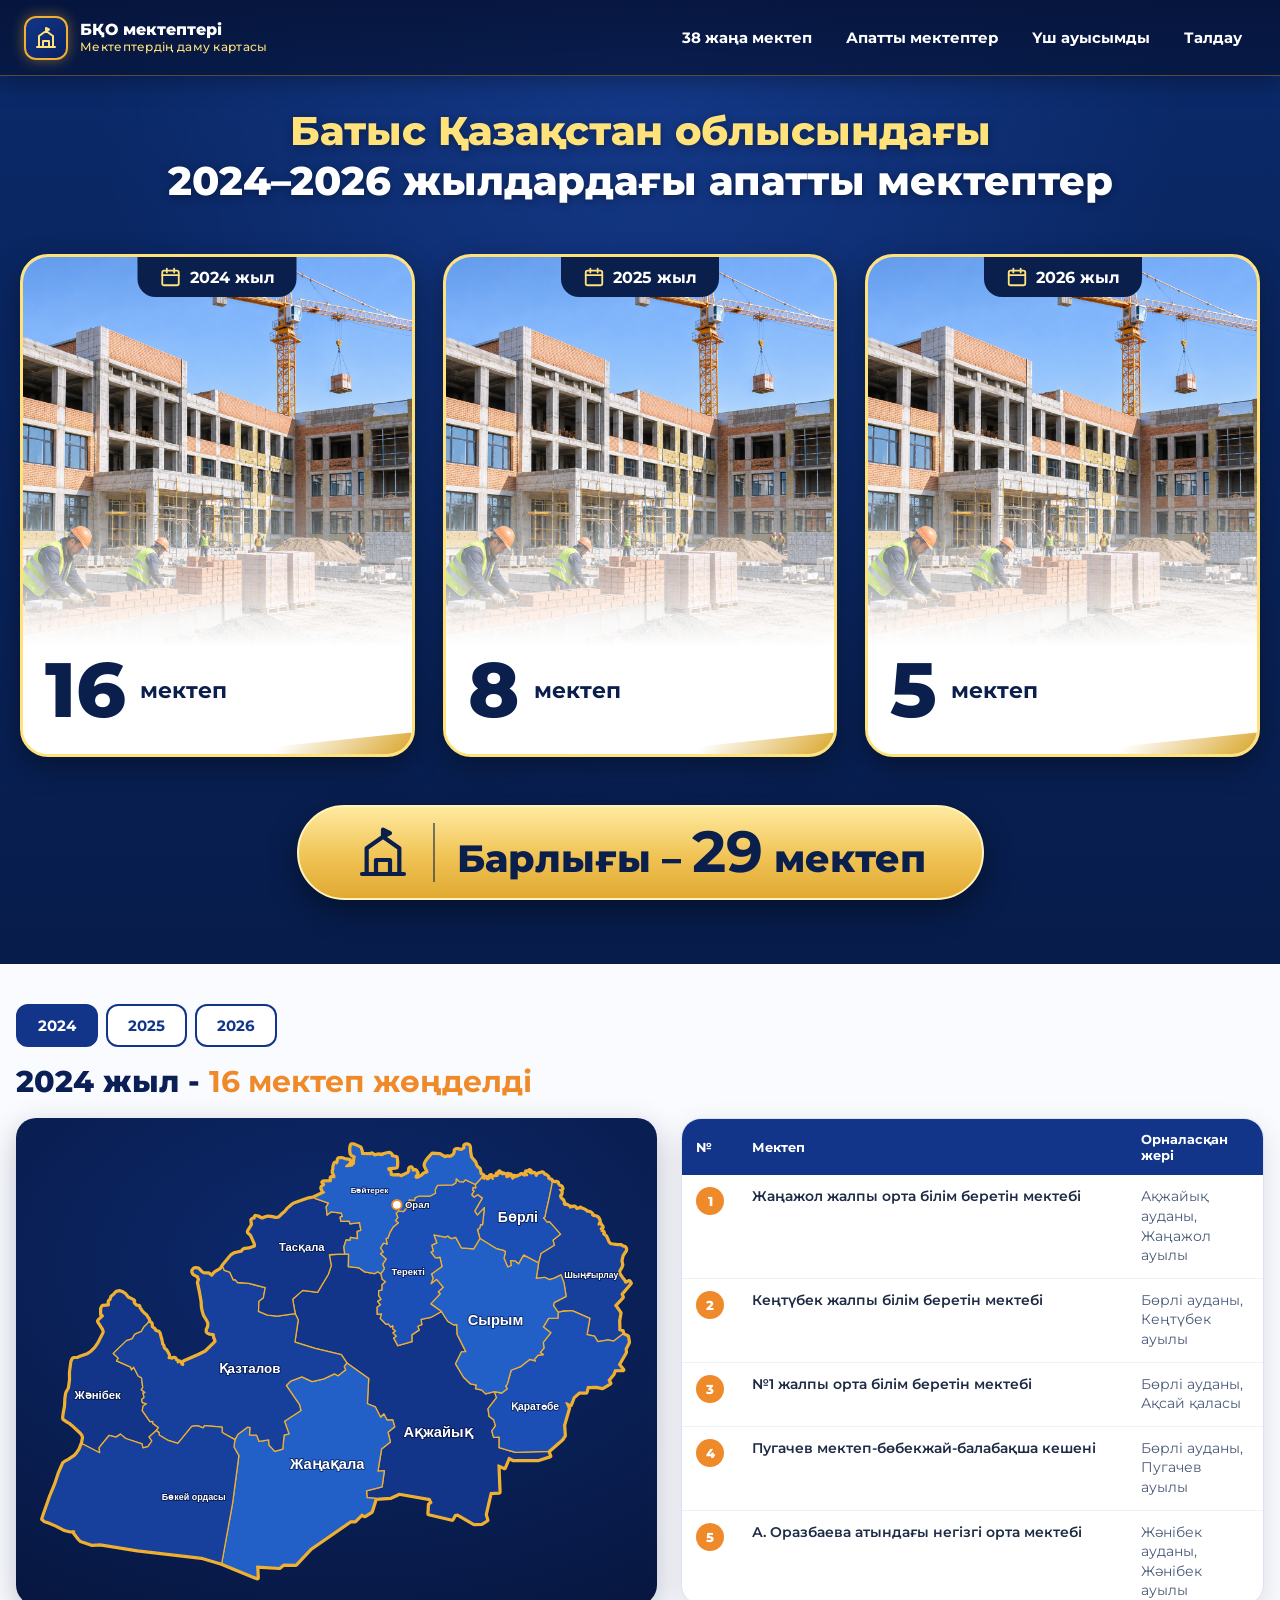
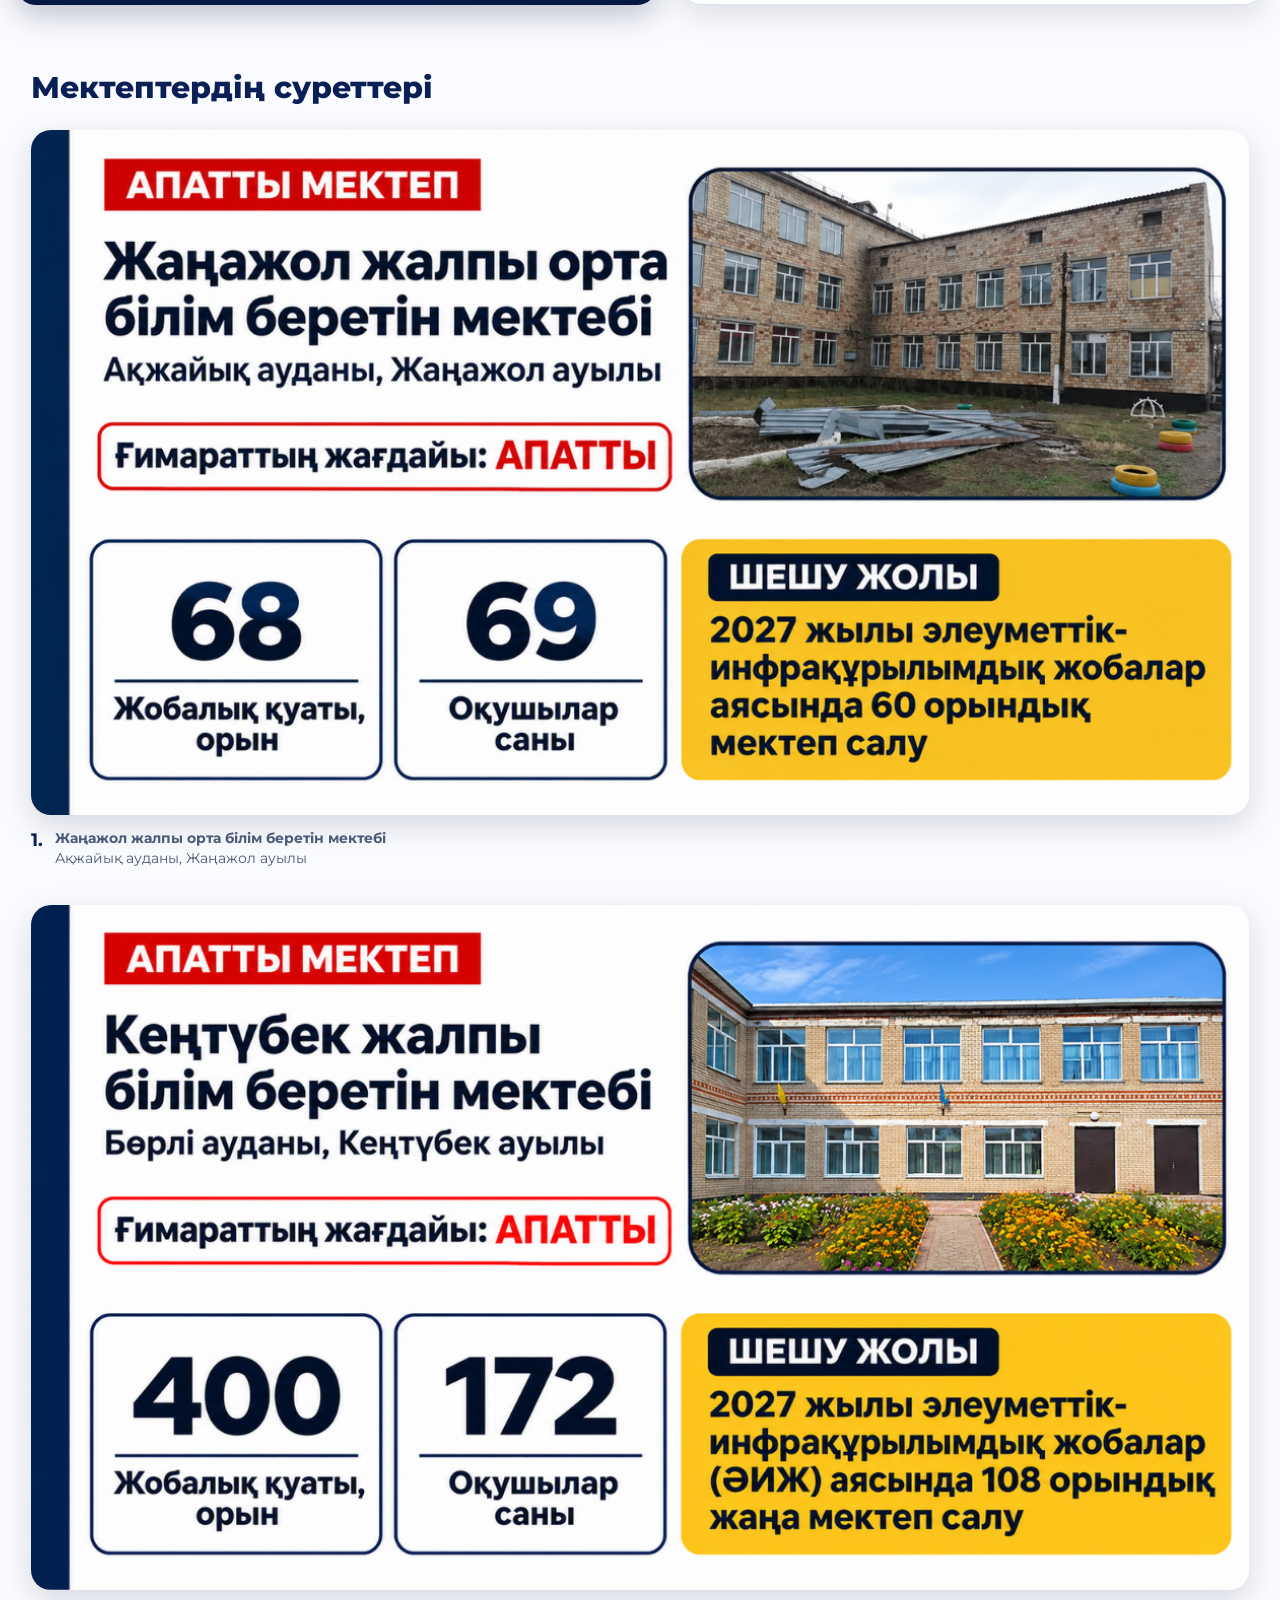
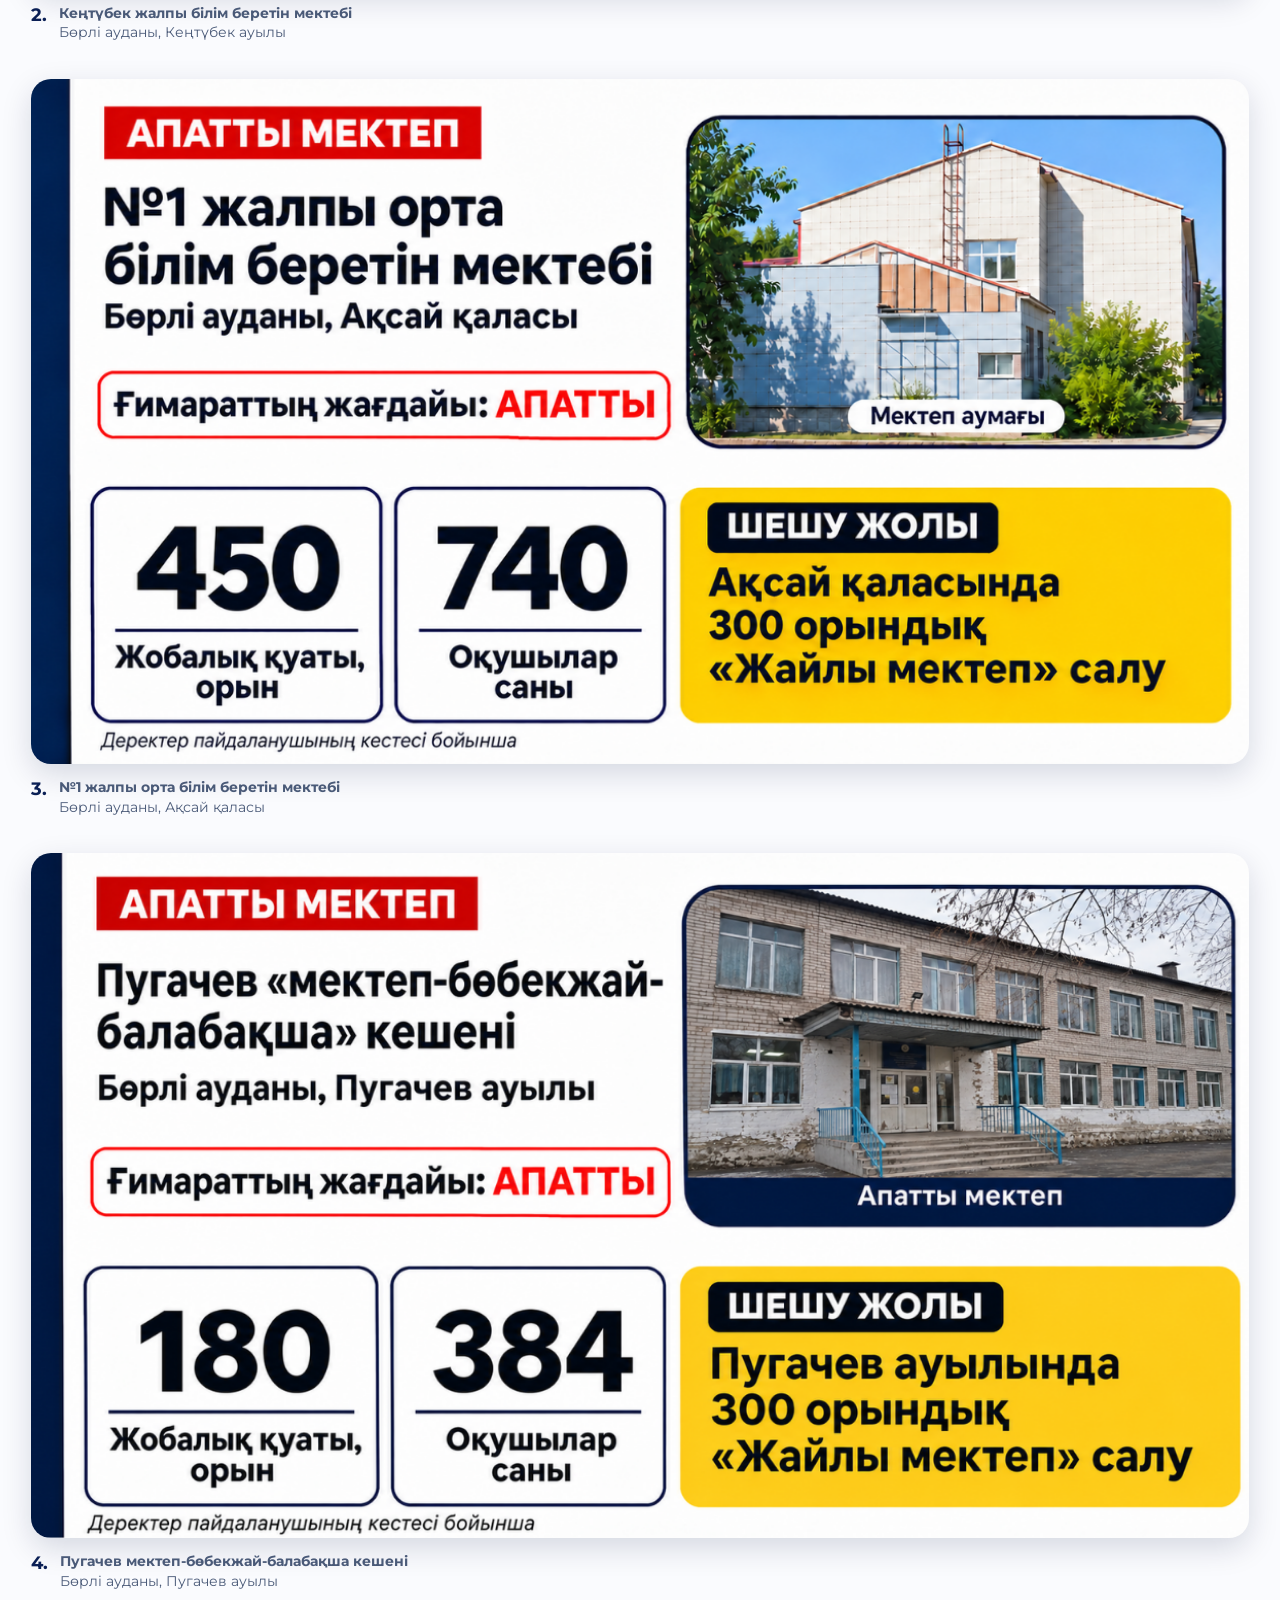
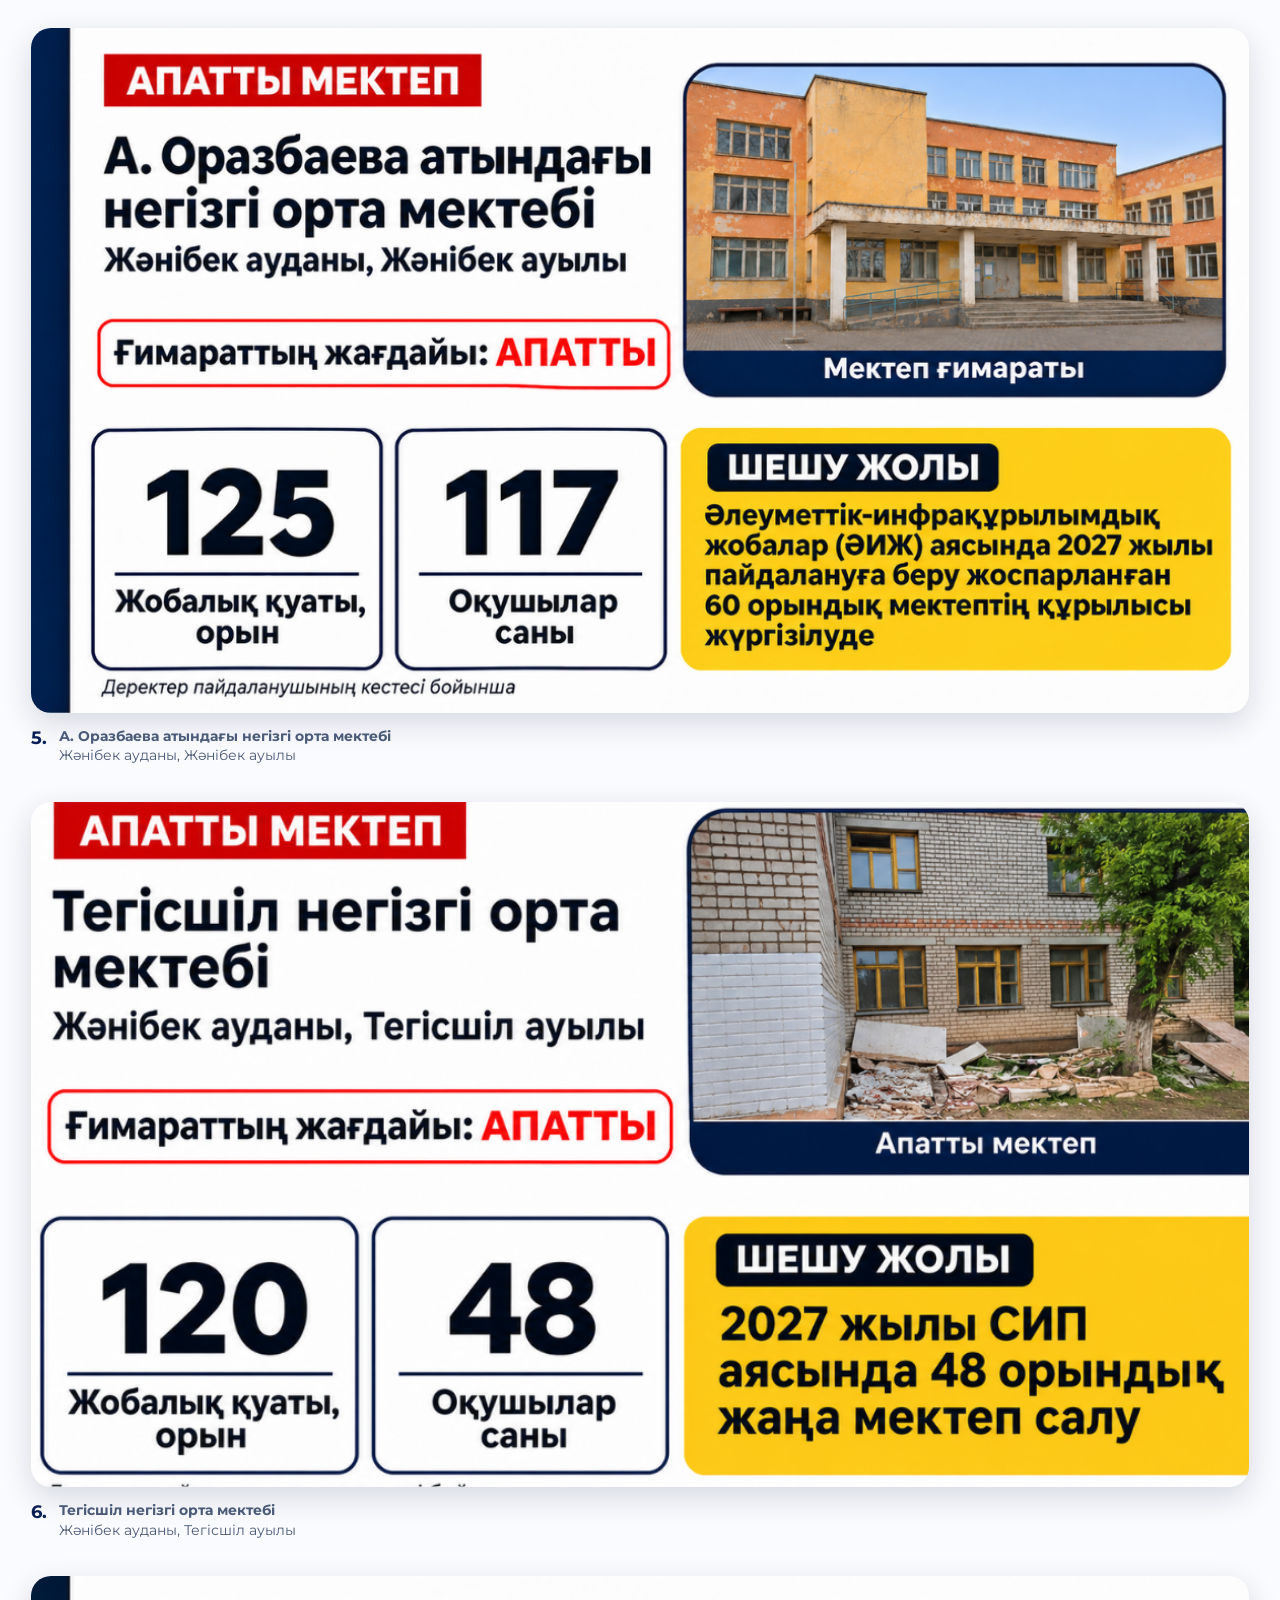
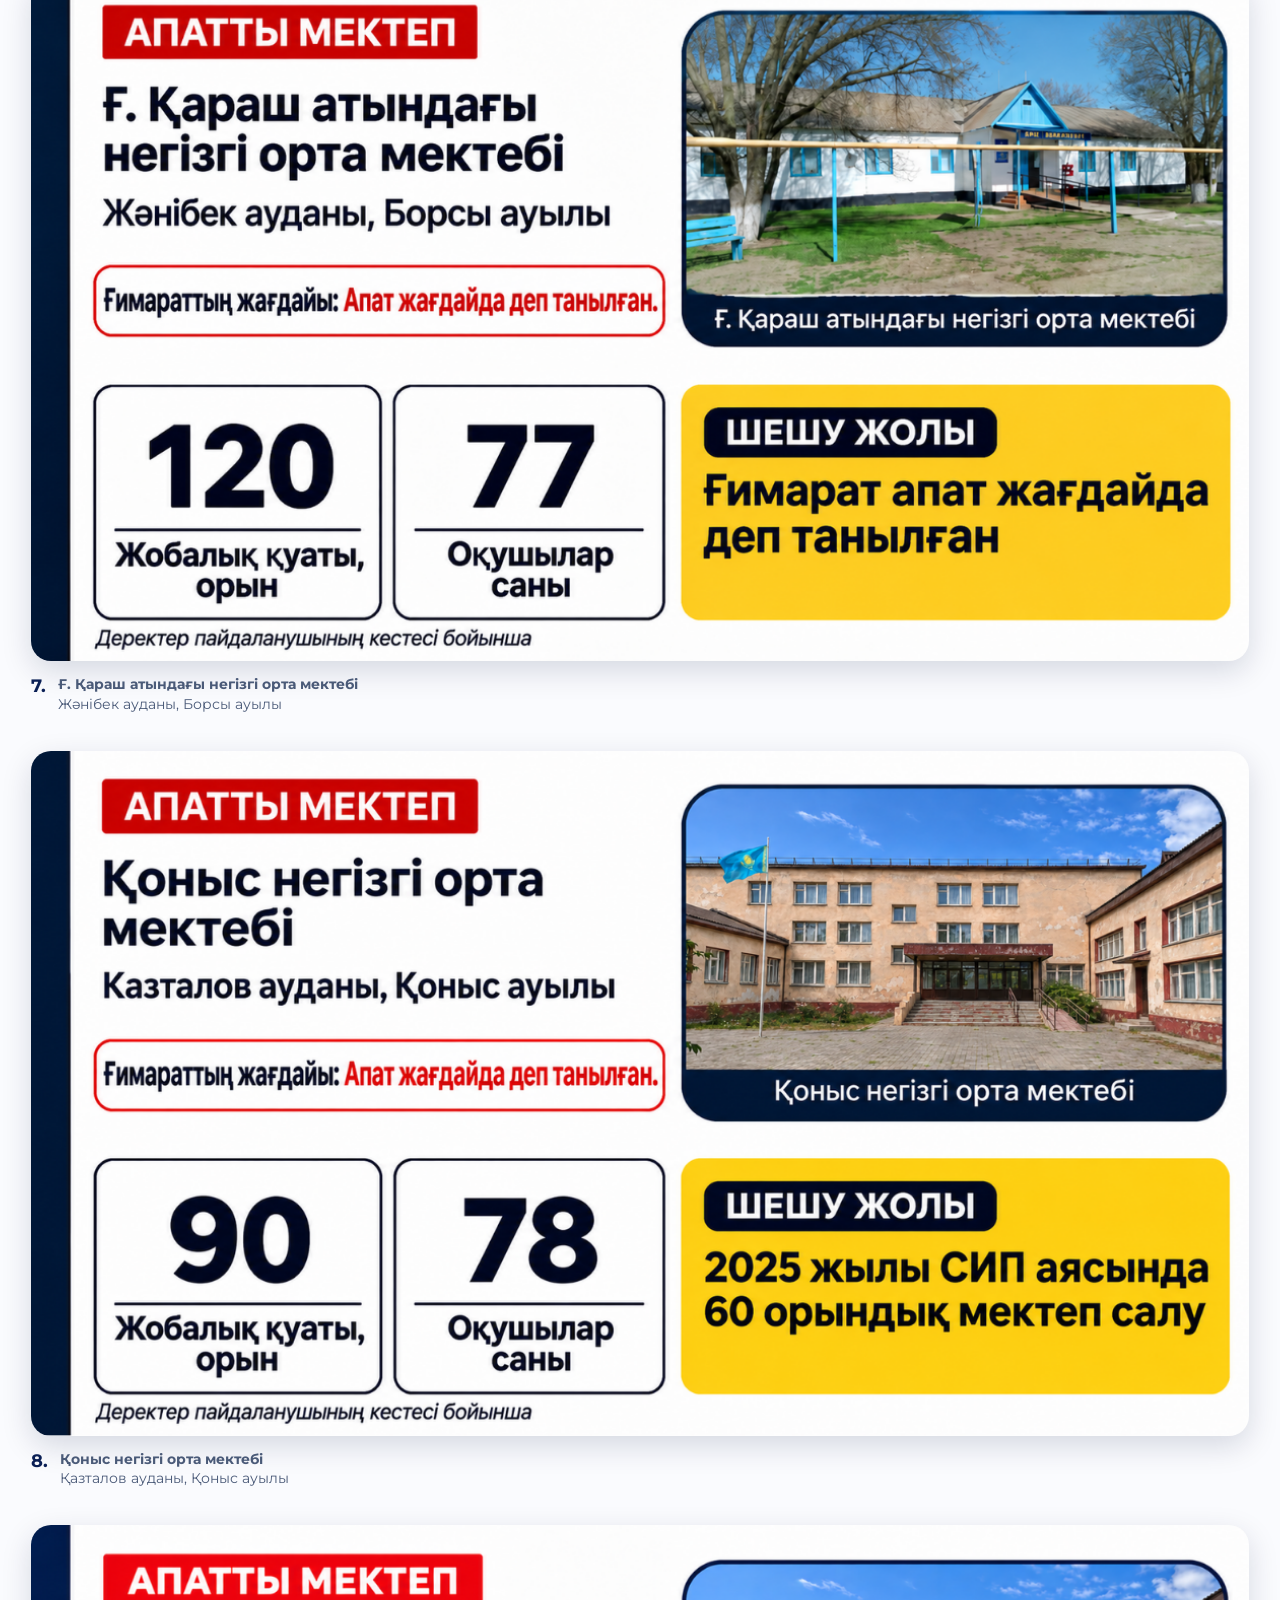
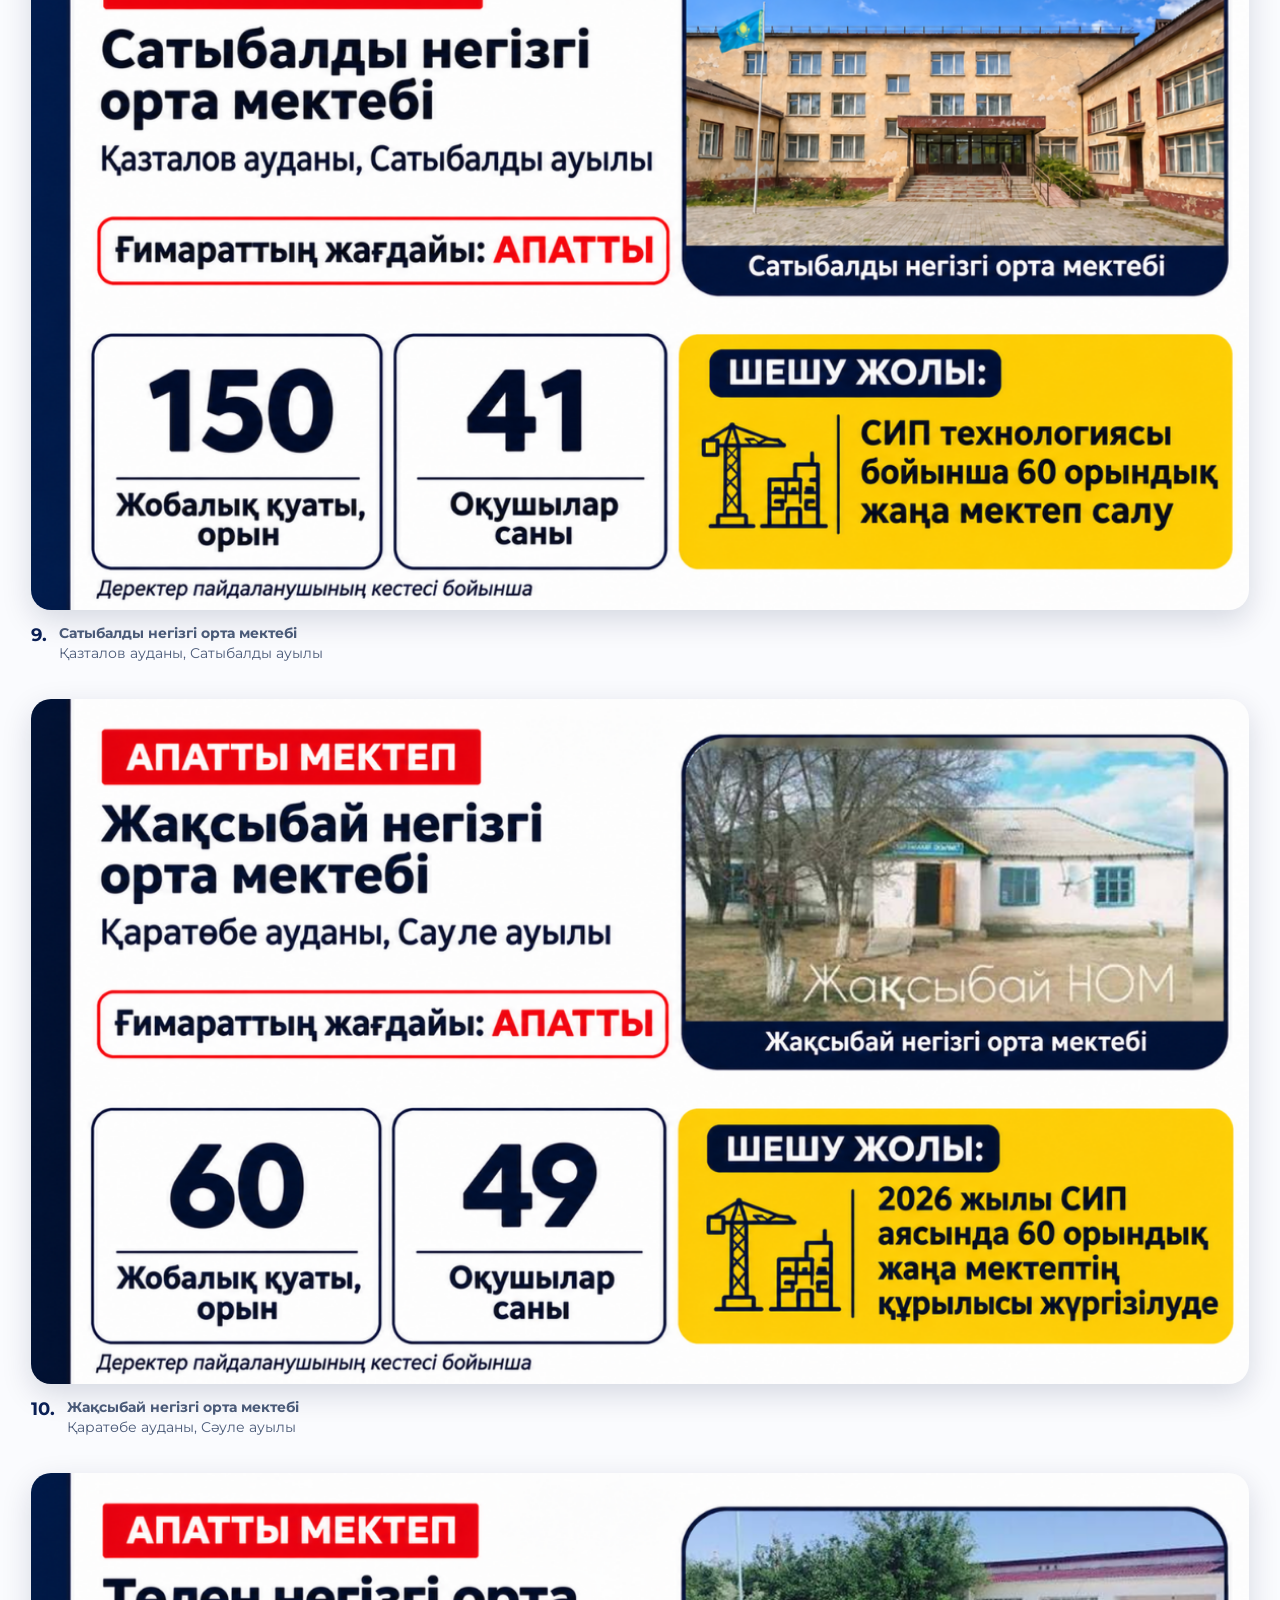
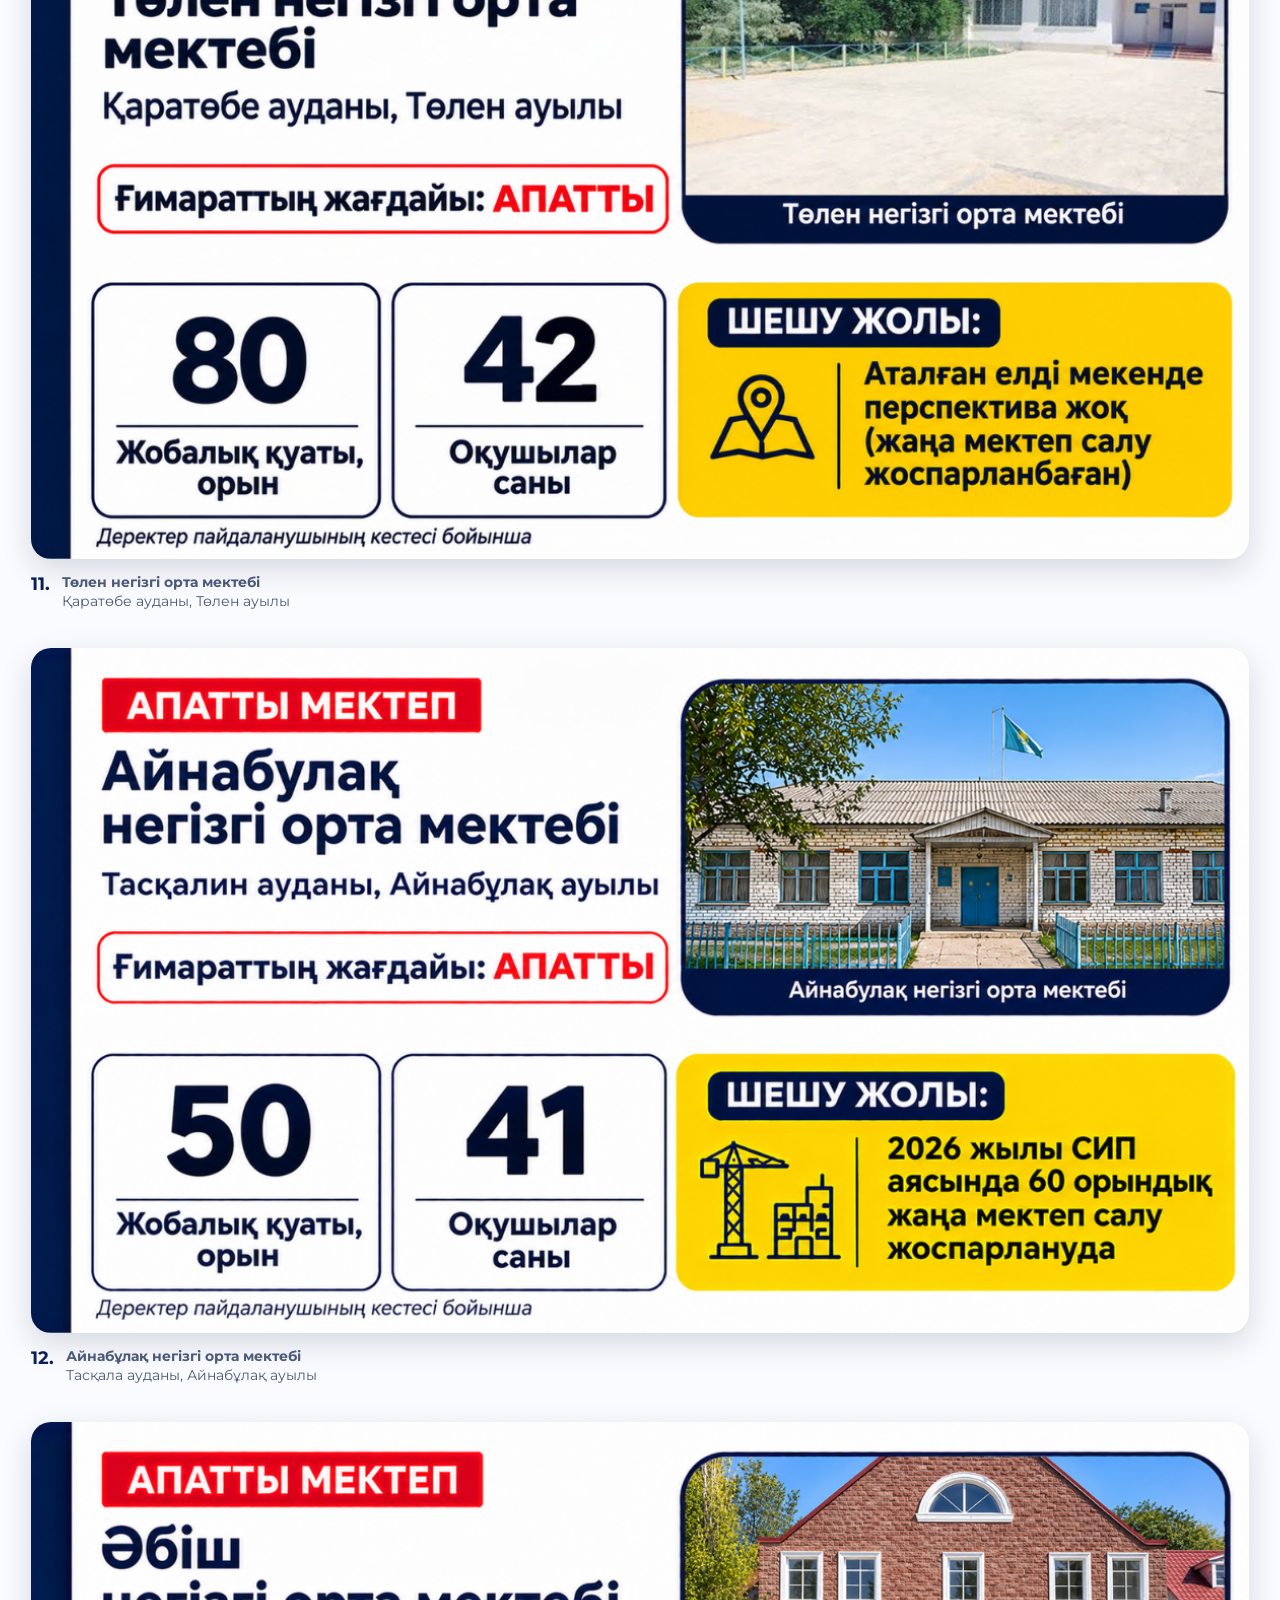
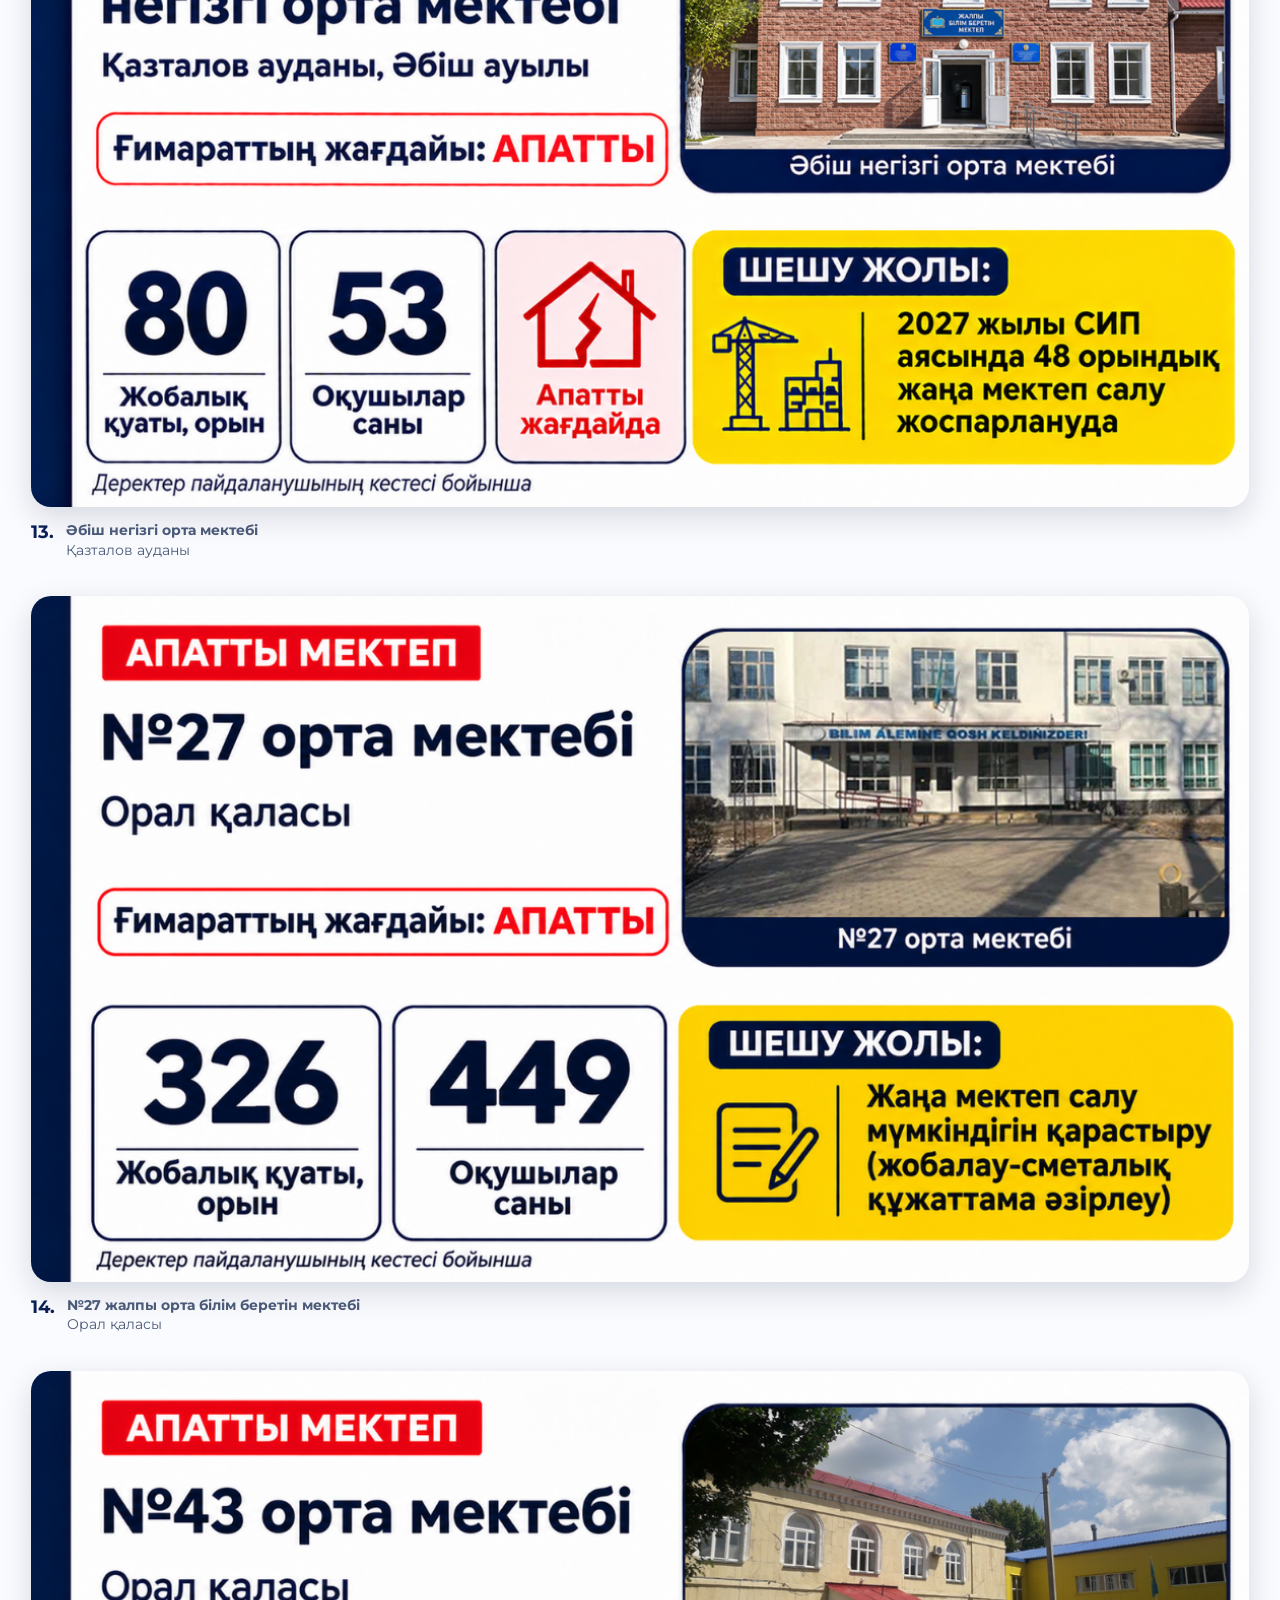
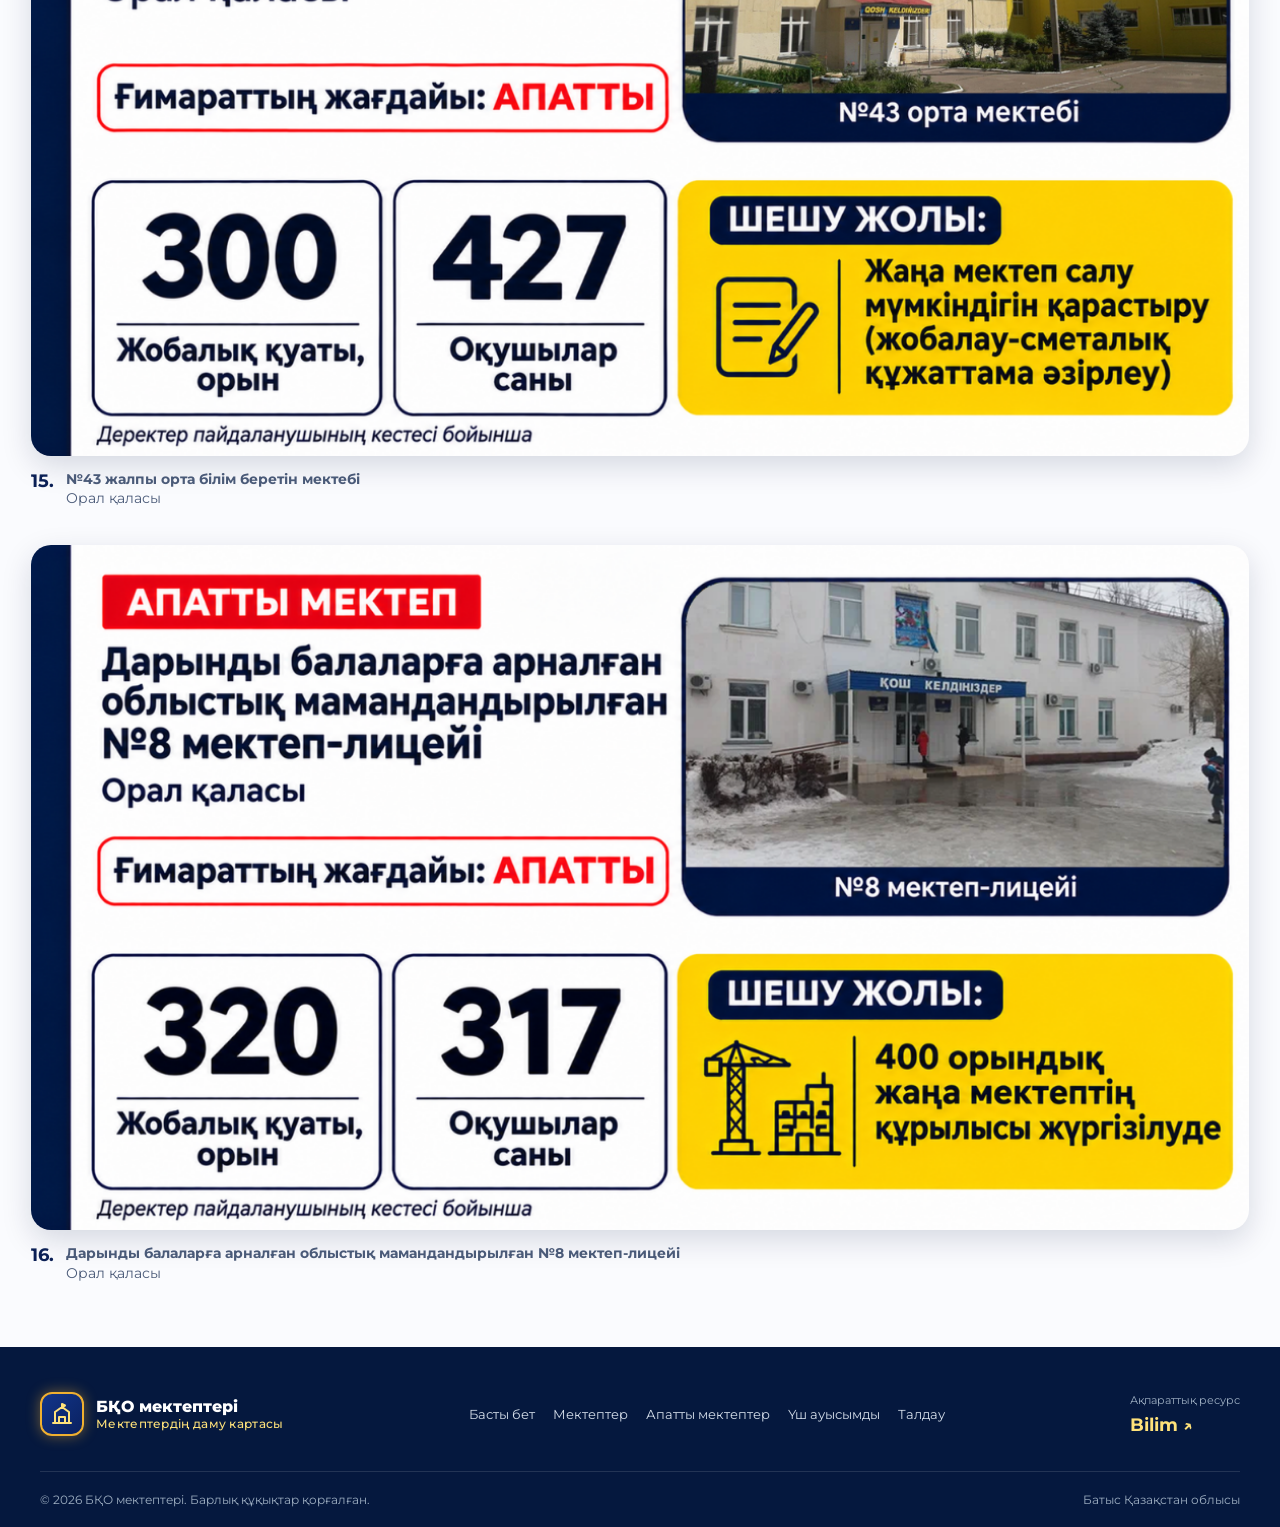
==== emergency-schools.html @ 88745353 "first commit" ====
<!DOCTYPE html>
<html lang="kk">

<head>
    <meta charset="UTF-8">
    <meta name="viewport" content="width=device-width, initial-scale=1.0">
    <title>Апатты мектептер</title>
    <link rel="preconnect" href="https://fonts.googleapis.com">
    <link href="https://fonts.googleapis.com/css2?family=Montserrat:wght@500;700;800&display=swap" rel="stylesheet">
    <link rel="stylesheet" href="/styles/style.css">
    <link rel="stylesheet" href="/styles/header.css">
    <link rel="stylesheet" href="/styles/footer.css">
    <link rel="stylesheet" href="/styles/overview.css">
    <link rel="stylesheet" href="/styles/schools.css">
    <link rel="stylesheet" href="/styles/year-block.css">
    <link rel="stylesheet" href="/styles/adaptive.css">
    <link rel="shortcut icon" href="./images/icon.ico" type="image/x-icon">
    <style>
        .overview__grid {
            display: grid;
            grid-template-columns: repeat(3, 1fr);
            gap: 28px;
        }
        
        .sm {
            padding: 40px 0 56px;
        }
        
        .sm__inner {
            max-width: 1280px;
            margin: 0 auto;
            padding: 0 16px;
        }
        
        .sm__tabs {
            display: flex;
            flex-wrap: wrap;
            gap: 8px;
            margin-bottom: 16px;
        }
        
        .sm__tab {
            font: inherit;
            font-size: 15px;
            font-weight: 700;
            cursor: pointer;
            padding: 10px 20px;
            border-radius: 12px;
            border: 2px solid #12358a;
            background: #fff;
            color: #12358a;
            transition: background .15s, color .15s;
        }
        
        .sm__tab:hover {
            background: #eef3ff;
        }
        
        .sm__tab.is-active {
            background: #12358a;
            color: #fff;
        }
        
        .sm__head {
            margin: 0 0 18px;
            font-size: clamp(20px, 2.4vw, 30px);
            font-weight: 800;
            color: #0a1f55;
        }
        
        .sm__head b {
            color: #ef8a2b;
        }
        /* Две колонки: слева карта, справа таблица. Высоту ряда задаёт карта,
           таблица скроллится ВНУТРИ своей колонки — карта не двигается вообще. */
        
        .sm__grid {
            display: grid;
            grid-template-columns: minmax(0, 1.1fr) minmax(0, 1fr);
            gap: 24px;
            align-items: stretch;
        }
        
        .sm__map {
            padding: 12px;
            border-radius: 20px;
            background: radial-gradient(900px 600px at 50% 30%, #0d2a6e 0%, #06143a 75%);
            box-shadow: 0 10px 30px rgba(6, 20, 58, .25);
        }
        
        .sm__map iframe {
            display: block;
            width: 100%;
            aspect-ratio: 4 / 3;
            border: 0;
            background: transparent;
        }
        
        .sm__side {
            position: relative;
            min-height: 0;
        }
        
        .sm__panel {
            position: absolute;
            inset: 0;
            display: flex;
            flex-direction: column;
            background: #fff;
            border-radius: 20px;
            box-shadow: 0 10px 30px rgba(6, 20, 58, .12);
            overflow: hidden;
            border: 1px solid #dbe3f3;
        }
        
        .sfilter {
            display: flex;
            flex-wrap: wrap;
            align-items: center;
            gap: 8px;
            padding: 14px 16px;
            border-bottom: 1px solid #e6ecf7;
            flex: none;
        }
        
        .sfilter__label {
            font-weight: 700;
            font-size: 14px;
            margin-right: 4px;
            color: #0a1f55;
        }
        
        .sfilter__chip {
            font: inherit;
            font-size: 13px;
            font-weight: 600;
            cursor: pointer;
            padding: 6px 12px;
            border-radius: 999px;
            border: 1px solid #c9d3e0;
            background: #fff;
            color: #1d2b44;
            transition: background .15s, color .15s, border-color .15s;
        }
        
        .sfilter__chip:hover {
            border-color: #12358a;
        }
        
        .sfilter__chip.is-active {
            background: #12358a;
            border-color: #12358a;
            color: #fff;
        }
        
        .sm__scroll {
            flex: 1 1 auto;
            min-height: 0;
            overflow-y: auto;
            overscroll-behavior: contain;
        }
        
        .sm__table {
            width: 100%;
            border-collapse: collapse;
            font-size: 14px;
        }
        
        .sm__table th {
            position: sticky;
            top: 0;
            z-index: 1;
            text-align: left;
            padding: 12px 14px;
            background: #12358a;
            color: #fff;
            font-weight: 700;
            font-size: 13px;
        }
        
        .sm__table td {
            padding: 12px 14px;
            border-bottom: 1px solid #edf1f9;
            vertical-align: top;
            line-height: 1.4;
            color: #1d2b44;
        }
        
        .sm__table tbody tr {
            cursor: pointer;
            transition: background .15s;
        }
        
        .sm__table tbody tr:hover {
            background: rgba(18, 53, 138, .06);
        }
        
        .sm__table tbody tr.is-selected {
            background: rgba(240, 176, 48, .25);
            box-shadow: inset 4px 0 0 #f0b030;
        }
        
        .sm__table .c-n {
            width: 52px;
        }
        
        .sm__num {
            display: inline-flex;
            align-items: center;
            justify-content: center;
            width: 28px;
            height: 28px;
            border-radius: 50%;
            background: #ef8a2b;
            color: #fff;
            font-weight: 800;
            font-size: 13px;
        }
        
        .sm__table .c-school {
            font-weight: 600;
        }
        
        .sm__table .c-place {
            color: #4a5a78;
        }
        
        .sm__empty td {
            text-align: center;
            padding: 50px;
            color: #6b7a90;
            cursor: default;
        }
        
        .sm__empty:hover {
            background: none !important;
        }
        /* ===== Галерея: картинки школ столбиком, ширина 1250px ===== */
        
        .sg {
            padding: 8px 0 64px;
        }
        
        .sg__inner {
            max-width: 1250px;
            margin: 0 auto;
            padding: 0 16px;
        }
        
        .sg__title {
            margin: 0 0 24px;
            font-size: clamp(20px, 2.4vw, 30px);
            font-weight: 800;
            color: #0a1f55;
        }
        
        .sg__list {
            display: flex;
            flex-direction: column;
            gap: 36px;
        }
        
        .sg__item {
            margin: 0;
            cursor: pointer;
            scroll-margin-top: 90px;
        }
        
        .sg__img {
            display: block;
            width: 100%;
            max-width: 1250px;
            aspect-ratio: 16 / 9;
            object-fit: cover;
            border-radius: 20px;
            background: #e6ecf7;
            box-shadow: 0 10px 30px rgba(6, 20, 58, .15);
            outline: 3px solid transparent;
            outline-offset: 3px;
            transition: outline-color .2s;
        }
        
        .sg__item.is-selected .sg__img {
            outline-color: #f0b030;
        }
        
        .sg__item.is-missing .sg__img {
            display: none;
        }
        
        .sg__ph {
            display: none;
            align-items: center;
            justify-content: center;
            width: 100%;
            aspect-ratio: 16 / 9;
            border-radius: 20px;
            background: #e6ecf7;
            color: #6b7a90;
            font-weight: 600;
        }
        
        .sg__item.is-missing .sg__ph {
            display: flex;
        }
        
        .sg__cap {
            display: flex;
            gap: 12px;
            align-items: flex-start;
            margin-top: 14px;
        }
        
        .sg__cap b {
            font-size: 18px;
            color: #0a1f55;
        }
        
        .sg__cap span {
            color: #4a5a78;
            font-size: 14px;
            line-height: 1.4;
        }
        
        @media (max-width: 900px) {
            .sm__grid {
                grid-template-columns: 1fr;
            }
            .sm__side {
                height: 520px;
            }
        }
    </style>
</head>

<body>
    <header class="header">
        <div class="header__inner">
            <a href="index.html" class="logo">
                <span class="logo__icon">
                    <svg width="24" height="24" viewBox="0 0 24 24" fill="none" stroke="#ffe27a" stroke-width="2" stroke-linecap="round" stroke-linejoin="round">
                        <path d="M3 21h18M5 21V10l7-5 7 5v11M9 21v-6h6v6M12 5V2l3 1.5L12 5"/>
                    </svg>
                </span>
                <span class="logo__text">
                    БҚО мектептері
                    <small>Мектептердің даму картасы</small>
                </span>
            </a>

            <nav class="nav" id="nav">
                <a href="./schools.html">38 жаңа мектеп</a>
                <a href="#emergency">Апатты мектептер</a>
                <a href="./shifts.html">Үш ауысымды</a>
                <a href="./result.html">Талдау</a>
                <!-- <a href="zko_map.html" class="btn-map">Карта</a> -->
            </nav>

            <button class="burger" id="burger" aria-label="Мәзір">
                <span></span><span></span><span></span>
            </button>
        </div>
    </header>

    <main class="main">
        <section class="overview">
            <div class="overview__inner">

                <h1 class="overview__title">
                    Батыс Қазақстан облысындағы
                    <span>2024–2026 жылдардағы апатты мектептер</span>
                </h1>

                <div class="overview__grid">
                    <a href="#year-2024" class="ycard">
                        <span class="ycard__badge">
                            <svg viewBox="0 0 24 24" aria-hidden="true"><rect x="3" y="5" width="18" height="16" rx="2"/><path d="M3 10h18M8 3v4M16 3v4"/></svg>
                            2024 жыл
                        </span>
                        <div class="ycard__photo">
                            <img src="./images/cards/work.png" alt="первая картина">
                        </div>
                        <div class="ycard__body">
                            <strong class="ycard__num" id="cnt2024">16</strong>
                            <span class="ycard__text">мектеп</span>
                        </div>
                    </a>

                    <a href="#year-2025" class="ycard">
                        <span class="ycard__badge">
                            <svg viewBox="0 0 24 24" aria-hidden="true"><rect x="3" y="5" width="18" height="16" rx="2"/><path d="M3 10h18M8 3v4M16 3v4"/></svg>
                            2025 жыл
                        </span>
                        <div class="ycard__photo">
                            <img src="./images/cards/work.png" alt="первая картина">
                        </div>
                        <div class="ycard__body">
                            <strong class="ycard__num" id="cnt2025">8</strong>
                            <span class="ycard__text">мектеп</span>
                        </div>
                    </a>

                    <a href="#year-2026" class="ycard">
                        <span class="ycard__badge">
                            <svg viewBox="0 0 24 24" aria-hidden="true"><rect x="3" y="5" width="18" height="16" rx="2"/><path d="M3 10h18M8 3v4M16 3v4"/></svg>
                            2026 жыл
                        </span>
                        <div class="ycard__photo">
                            <img src="./images/cards/work.png" alt="первая картина">
                        </div>
                        <div class="ycard__body">
                            <strong class="ycard__num" id="cnt2026">5</strong>
                            <span class="ycard__text">мектеп</span>
                        </div>
                    </a>

                </div>

                <div class="overview__total">
                    <svg class="overview__total-icon" viewBox="0 0 24 24" aria-hidden="true">
                        <path d="M3 21h18M5 21V10l7-5 7 5v11M9 21v-6h6v6M12 5V2l3 1.5L12 5"/>
                    </svg>
                    <span class="overview__total-text">Барлығы – <b>29</b> мектеп</span>
                </div>

            </div>
        </section>
        <section class="sm" id="schools">
            <div class="sm__inner">

                <div class="sm__tabs" id="smTabs" role="tablist" aria-label="Жылдар">
                    <!-- <button type="button" class="sm__tab is-active" data-year="2023" role="tab">2023</button> -->
                    <button type="button" class="sm__tab is-active" data-year="2024" role="tab">2024</button>
                    <button type="button" class="sm__tab" data-year="2025" role="tab">2025</button>
                    <button type="button" class="sm__tab" data-year="2026" role="tab">2026</button>
                </div>

                <h2 class="sm__head"><span id="smHeadYear">2024 жыл -</span> <b id="smHeadText">14 мектеп капитальды жөңделді</b></h2>

                <div class="sm__grid">

                    <div class="sm__map">
                        <iframe id="smMap" title="Батыс Қазақстан облысының картасы" scrolling="no" srcdoc="&lt;!doctype html&gt;
&lt;html lang=&quot;kk&quot;&gt;

&lt;head&gt;
    &lt;meta charset=&quot;utf-8&quot;&gt;
    &lt;meta name=&quot;viewport&quot; content=&quot;width=device-width,initial-scale=1&quot;&gt;
    &lt;title&gt;Батыс Қазақстан облысы&lt;/title&gt;
    &lt;script&gt;document.documentElement.classList.add(&quot;embed&quot;);&lt;/script&gt;
    &lt;style&gt;
         :root {
            --gold: #f0b030;
            --bg: #06143a;
        }
        
        * {
            box-sizing: border-box;
        }
        
        html,
        body {
            margin: 0;
            background: radial-gradient(1200px 800px at 50% 30%, #0d2a6e 0%, var(--bg) 70%);
            min-height: 100%;
            font-family: Montserrat, &quot;Segoe UI&quot;, Arial, sans-serif;
        }
        
        .wrap {
            max-width: 1150px;
            margin: 0 auto;
            padding: 18px 14px;
        }
        
        svg {
            width: 100%;
            height: auto;
            display: block;
            overflow: visible;
            touch-action: manipulation;
        }
        
        .halo {
            fill: #12358a;
            stroke: var(--gold);
            stroke-width: 14;
            stroke-linejoin: round;
            pointer-events: none;
        }
        
        .region {
            fill: var(--f);
            stroke: var(--gold);
            stroke-width: 3.5;
            stroke-linejoin: round;
            cursor: pointer;
            transition: fill .25s ease, stroke .25s ease, filter .25s ease;
            outline: none;
        }
        
        .region:hover,
        .region:focus-visible,
        .region.active {
            fill: #5aa0ff;
            stroke: #fff6c2;
            stroke-width: 5;
            filter: drop-shadow(0 0 6px #bfe4ff) drop-shadow(0 0 16px #4da3ff) drop-shadow(0 0 30px #ffe27a);
        }
        
        .region.active {
            animation: pulse 1.8s ease-in-out infinite;
        }
        
        @keyframes pulse {
            50% {
                filter: drop-shadow(0 0 4px #bfe4ff) drop-shadow(0 0 10px #4da3ff) drop-shadow(0 0 18px #ffe27a);
            }
        }
        
        .rname {
            fill: #fff;
            font-weight: 800;
            text-anchor: middle;
            dominant-baseline: central;
            pointer-events: none;
            paint-order: stroke;
            stroke: rgba(0, 10, 50, .6);
            stroke-width: 5px;
            stroke-linejoin: round;
        }
        /* город Орал */
        
        .city {
            cursor: pointer;
            outline: none;
        }
        
        .city .hit {
            fill: transparent;
        }
        
        .city .dot {
            fill: #fff;
            stroke: #ef8a2b;
            stroke-width: 5;
            transition: filter .25s;
        }
        
        .city:hover .dot,
        .city:focus-visible .dot,
        .city.active .dot {
            filter: drop-shadow(0 0 6px #fff) drop-shadow(0 0 16px #ffe27a) drop-shadow(0 0 28px #4da3ff);
        }
        
        .city.active .dot {
            animation: pulse 1.8s ease-in-out infinite;
        }
        
        .cname {
            fill: #fff;
            font-weight: 800;
            font-size: 26px;
            paint-order: stroke;
            stroke: rgba(0, 10, 50, .7);
            stroke-width: 5px;
            pointer-events: none;
        }
        /* метки: оранжевый пин с номером + белая плашка */
        
        .pins {
            pointer-events: none;
            opacity: 0;
            transition: opacity .22s ease;
        }
        
        .pins.show {
            opacity: 1;
        }
        
        .pin-item {
            transition: transform .22s ease;
        }
        
        .pins:not(.show) .pin-item {
            transform: translateY(8px);
        }
        
        .pill {
            fill: #fff;
            filter: drop-shadow(0 3px 5px rgba(0, 10, 50, .45));
        }
        
        .ptxt {
            fill: #1a1ae0;
            font-weight: 700;
            font-size: 22px;
        }
        
        .pin {
            fill: #ef8a2b;
            stroke: #ffd9a0;
            stroke-width: 3;
            filter: drop-shadow(0 3px 4px rgba(0, 10, 50, .5));
        }
        
        .pnum {
            fill: #fff;
            font-weight: 800;
            font-size: 26px;
            text-anchor: middle;
            dominant-baseline: central;
        }
        
        .spoke {
            stroke: #e8a63a;
            stroke-width: 4;
            stroke-linecap: round;
            opacity: .95;
        }
        
        .hub {
            fill: #fff;
            stroke: #ef8a2b;
            stroke-width: 4;
            filter: drop-shadow(0 2px 4px rgba(0, 10, 50, .5));
        }
        
        .stem {
            stroke: #ef8a2b;
            stroke-width: 7;
            stroke-linecap: round;
        }
        
        .tip {
            fill: #fff;
            stroke: #ffd9a0;
            stroke-width: 3;
        }
        /* режим настройки (адрес страницы с #edit) */
        
        body.edit .pins {
            pointer-events: auto;
        }
        
        body.edit .pin-item {
            cursor: grab;
        }
        
        #hint {
            position: fixed;
            left: 12px;
            bottom: 12px;
            background: #ffe27a;
            color: #222;
            padding: 8px 12px;
            border-radius: 10px;
            font: 600 13px/1.4 Arial, sans-serif;
            max-width: 360px;
            display: none;
            z-index: 5;
        }
        
        body.edit #hint {
            display: block;
        }
    
        /* режим вставки: schools.html подключает карту как zko_map.html?embed */
        
        html.embed,
        html.embed body {
            background: transparent;
            overflow: hidden;
        }
        
        html.embed .wrap {
            max-width: none;
            padding: 0;
        }
    &lt;/style&gt;
&lt;/head&gt;

&lt;body&gt;
    &lt;div class=&quot;wrap&quot;&gt;&lt;svg id=&quot;map&quot; role=&quot;img&quot; aria-label=&quot;Карта Западно-Казахстанской области&quot;&gt;&lt;/svg&gt;&lt;/div&gt;
    &lt;div id=&quot;hint&quot;&gt;Режим настройки: перетащите метки куда нужно, затем откройте консоль (F12) и выполните &lt;b&gt;copyPlaces()&lt;/b&gt; — готовый список с положением меток скопируется, его вставьте в &lt;b&gt;PLACES&lt;/b&gt;.&lt;/div&gt;

    &lt;script&gt;
        const DATA = {
            &quot;w&quot;: 1680,
            &quot;h&quot;: 1260,
            &quot;regions&quot;: [{
                &quot;id&quot;: &quot;Akzhaikskiy&quot;,
                &quot;kk&quot;: &quot;Ақжайық&quot;,
                &quot;ru&quot;: &quot;Акжаикский район&quot;,
                &quot;d&quot;: &quot;M1249.5,1062.4 L1245.1,1047.3 L1258.9,987.2 L1282.8,986.2 L1279.7,911.6 L1297.3,919.5 L1309.1,891.3 L1321.3,897.4 L1390.1,897.4 L1420.8,887.6 L1415.6,875.3 L1327.8,877.9 L1282.8,865.0 L1283.0,836.0 L1267.7,836.9 L1262.9,819.1 L1272.7,805.8 L1268.1,789.3 L1255.3,779.3 L1252.6,758.6 L1275.8,728.7 L1269.9,712.4 L1246.1,718.5 L1235.7,708.2 L1218.4,704.1 L1221.0,694.4 L1205.1,691.5 L1185.9,673.2 L1164.1,636.7 L1180.3,603.9 L1192.0,603.5 L1168.6,556.7 L1167.5,530.3 L1158.4,530.4 L1142.7,520.8 L1125.8,494.2 L1096.8,510.5 L1070.2,515.8 L1072.3,530.1 L1061.3,534.4 L1065.3,544.3 L1045.3,557.9 L1045.4,576.4 L1006.9,587.4 L996.0,566.6 L1003.0,561.6 L993.9,552.4 L1000.9,547.4 L993.6,541.9 L993.5,532.7 L987.5,536.3 L981.1,528.0 L974.7,529.0 L959.2,512.9 L962.5,500.5 L951.1,502.3 L950.6,482.6 L959.9,475.9 L951.9,466.6 L961.5,461.1 L954.6,450.3 L955.1,437.1 L964.0,435.7 L964.3,421.1 L973.5,413.1 L964.6,406.5 L960.8,391.3 L952.0,386.0 L943.7,391.3 L916.7,386.3 L901.7,375.5 L872.3,372.3 L872.9,337.9 L862.2,337.0 L820.5,339.7 L825.7,369.2 L817.9,392.8 L788.4,442.1 L748.0,436.7 L720.6,460.6 L727.7,500.1 L735.9,517.1 L726.9,577.3 L781.8,594.9 L853.1,611.6 L868.3,634.2 L927.7,676.6 L924.1,745.4 L945.8,754.1 L960.3,782.2 L969.1,773.1 L978.0,790.2 L993.2,789.3 L998.5,808.3 L980.3,822.7 L986.7,849.3 L962.9,868.4 L952.9,928.8 L970.4,927.7 L964.2,971.9 L921.8,982.8 L923.3,1001.0 L946.2,1003.1 L987.2,1000.2 L1010.8,989.2 L1094.6,1004.0 L1099.9,1015.1 L1093.0,1020.0 L1091.5,1045.2 L1155.0,1060.2 L1162.1,1047.4 L1170.7,1046.1 L1214.2,1071.6 L1235.5,1071.1Z&quot;,
                &quot;lx&quot;: 1116.5,
                &quot;ly&quot;: 822.0,
                &quot;r&quot;: 118.4
            }, {
                &quot;id&quot;: &quot;Burlinskiy&quot;,
                &quot;kk&quot;: &quot;Бөрлі&quot;,
                &quot;ru&quot;: &quot;Бурлинский район&quot;,
                &quot;d&quot;: &quot;M1230.5,295.5 L1274.8,322.7 L1294.3,328.0 L1300.1,331.2 L1296.1,349.1 L1306.2,373.0 L1316.3,369.0 L1314.4,355.9 L1326.6,356.9 L1335.8,365.0 L1349.7,340.6 L1390.4,362.0 L1397.3,336.1 L1433.6,313.8 L1429.8,299.9 L1450.2,283.7 L1420.1,249.3 L1413.9,251.0 L1403.9,239.1 L1408.0,236.8 L1409.7,226.7 L1419.0,185.6 L1428.1,141.1 L1425.7,140.3 L1424.7,136.9 L1423.4,135.9 L1418.8,134.8 L1415.8,132.5 L1415.4,131.7 L1415.7,128.2 L1411.2,124.0 L1409.0,123.0 L1406.0,123.0 L1403.2,119.5 L1402.2,117.5 L1399.2,116.4 L1398.0,117.6 L1392.9,118.3 L1387.9,121.0 L1386.3,123.0 L1385.6,125.9 L1383.1,125.8 L1381.5,124.4 L1380.7,120.4 L1379.8,119.3 L1377.1,118.0 L1370.6,119.4 L1366.3,117.9 L1365.2,116.5 L1367.1,113.9 L1367.5,111.7 L1365.8,110.7 L1361.9,115.3 L1356.7,114.0 L1355.9,117.2 L1356.5,118.6 L1359.9,121.4 L1360.3,123.1 L1359.8,124.4 L1355.1,124.2 L1350.6,125.3 L1346.9,123.9 L1345.2,121.2 L1342.8,121.4 L1340.9,123.9 L1339.4,124.7 L1336.2,125.4 L1329.3,128.9 L1325.5,126.4 L1323.7,126.3 L1323.8,127.9 L1324.9,129.9 L1324.5,131.1 L1323.4,131.1 L1320.4,129.1 L1319.1,129.1 L1319.0,130.4 L1320.4,132.9 L1320.2,134.0 L1318.9,134.1 L1316.0,128.4 L1314.1,127.4 L1313.3,126.2 L1313.8,122.4 L1312.1,121.8 L1310.6,122.3 L1309.9,123.6 L1309.2,128.4 L1307.9,128.1 L1306.6,126.7 L1304.1,129.4 L1302.3,129.4 L1301.3,127.6 L1301.3,125.9 L1306.9,122.7 L1307.4,122.0 L1307.1,120.8 L1304.7,121.0 L1301.9,122.8 L1299.9,122.5 L1296.5,120.2 L1291.5,122.3 L1291.0,121.5 L1290.9,118.8 L1288.2,120.3 L1287.3,119.7 L1287.2,118.0 L1286.6,117.7 L1284.6,119.1 L1284.3,118.3 L1285.0,116.1 L1283.6,113.9 L1282.0,117.0 L1281.9,122.1 L1279.5,120.3 L1277.3,119.6 L1277.1,120.8 L1279.0,125.5 L1278.3,126.3 L1274.8,125.3 L1271.5,127.1 L1265.2,128.1 L1265.1,129.7 L1266.6,131.8 L1266.6,134.3 L1264.2,133.5 L1263.0,132.1 L1261.4,124.8 L1260.9,124.2 L1259.1,124.5 L1258.5,126.5 L1258.5,132.0 L1256.9,132.4 L1254.5,129.9 L1253.3,129.8 L1252.7,130.9 L1254.9,134.3 L1254.7,135.3 L1248.4,134.9 L1247.6,134.0 L1249.0,130.8 L1248.7,129.5 L1246.5,130.1 L1242.7,132.7 L1242.4,134.1 L1238.4,132.7 L1237.4,131.8 L1237.5,128.6 L1239.2,127.3 L1239.8,125.7 L1239.1,124.2 L1237.9,123.2 L1237.6,124.7 L1231.6,134.2 L1218.0,148.5 L1219.1,157.5 L1212.0,155.9 L1210.4,164.0 L1214.8,166.0 L1208.2,176.2 L1214.8,183.2 L1224.6,176.5 L1236.8,185.5 L1216.3,220.8 L1223.7,231.8 L1242.7,211.5 L1237.6,258.1 L1232.2,257.6 L1229.9,267.3 L1223.8,271.0Z&quot;,
                &quot;lx&quot;: 1333.9,
                &quot;ly&quot;: 237.5,
                &quot;r&quot;: 68.1
            }, {
                &quot;id&quot;: &quot;Chingirlauskiy&quot;,
                &quot;kk&quot;: &quot;Шыңғырлау&quot;,
                &quot;ru&quot;: &quot;Чингирлауский район&quot;,
                &quot;d&quot;: &quot;M1636.9,412.7 L1636.1,412.7 L1631.7,415.8 L1628.0,416.6 L1625.6,416.2 L1622.0,409.3 L1616.8,403.2 L1614.3,399.0 L1612.1,396.8 L1608.8,390.6 L1608.7,387.7 L1609.4,381.9 L1614.7,373.4 L1616.9,367.1 L1614.6,355.9 L1617.6,342.9 L1618.7,339.9 L1627.1,327.3 L1627.3,323.8 L1626.5,321.6 L1624.9,319.8 L1617.8,317.4 L1615.0,315.1 L1612.8,314.4 L1605.4,314.5 L1587.5,312.4 L1583.9,310.5 L1581.4,307.8 L1579.2,304.2 L1575.3,294.5 L1572.1,288.9 L1567.3,286.0 L1565.0,283.2 L1565.0,282.4 L1566.6,279.4 L1565.9,278.1 L1563.8,276.5 L1561.0,276.2 L1560.7,275.5 L1561.4,273.4 L1561.2,271.8 L1558.6,270.2 L1557.9,269.0 L1559.6,266.6 L1563.1,265.6 L1563.5,264.3 L1562.8,262.8 L1559.4,259.2 L1557.8,255.2 L1557.2,254.7 L1555.6,255.4 L1554.1,259.2 L1553.2,258.9 L1552.4,257.1 L1552.5,255.4 L1555.2,250.3 L1555.4,247.8 L1554.8,244.9 L1552.8,241.3 L1550.7,238.7 L1548.9,237.5 L1545.1,236.0 L1540.3,235.3 L1536.8,233.7 L1534.8,231.9 L1534.7,230.9 L1535.8,229.5 L1535.5,228.8 L1533.0,227.5 L1531.7,225.2 L1520.7,222.6 L1518.3,219.6 L1513.3,216.9 L1506.6,214.7 L1504.5,213.0 L1502.6,215.0 L1499.4,214.9 L1495.6,216.4 L1493.2,215.9 L1489.4,211.0 L1487.3,209.6 L1485.0,209.9 L1482.5,211.3 L1478.6,210.7 L1475.6,212.7 L1475.1,211.8 L1475.4,210.7 L1474.2,208.4 L1472.4,208.3 L1465.6,204.3 L1462.9,205.6 L1461.3,205.5 L1457.7,201.1 L1457.4,199.8 L1458.5,197.2 L1456.7,194.4 L1456.6,192.4 L1448.9,185.3 L1448.8,182.9 L1447.6,181.1 L1448.3,176.4 L1450.6,175.1 L1451.4,173.1 L1451.9,168.9 L1451.6,167.2 L1446.6,162.3 L1450.5,162.6 L1452.3,161.5 L1453.9,159.5 L1452.8,155.8 L1451.4,154.2 L1447.0,152.8 L1442.8,148.2 L1442.0,146.6 L1441.7,143.6 L1440.1,142.7 L1432.8,143.2 L1431.5,142.8 L1429.7,141.0 L1428.1,141.1 L1419.0,185.6 L1409.7,226.7 L1408.0,236.8 L1403.9,239.1 L1413.9,251.0 L1420.1,249.3 L1450.2,283.7 L1429.8,299.9 L1433.6,313.8 L1397.3,336.1 L1390.4,362.0 L1384.0,403.8 L1406.4,401.0 L1420.7,407.2 L1434.9,402.8 L1451.3,394.3 L1459.6,416.9 L1465.3,453.0 L1432.6,470.2 L1430.9,478.4 L1443.7,496.5 L1456.7,493.5 L1481.9,491.6 L1529.8,513.1 L1522.3,557.3 L1542.5,561.4 L1551.7,576.0 L1580.0,571.3 L1594.7,574.8 L1619.1,556.2 L1618.5,548.5 L1609.2,545.6 L1608.5,519.5 L1612.1,498.1 L1597.3,477.5 L1618.3,455.3 L1615.0,446.5 L1640.0,417.0Z&quot;,
                &quot;lx&quot;: 1533.4,
                &quot;ly&quot;: 395.0,
                &quot;r&quot;: 74.0
            }, {
                &quot;id&quot;: &quot;Dzhangalinskiy&quot;,
                &quot;kk&quot;: &quot;Жаңақала&quot;,
                &quot;ru&quot;: &quot;Жангалинский район&quot;,
                &quot;d&quot;: &quot;M946.2,1003.1 L923.3,1001.0 L921.8,982.8 L964.2,971.9 L970.4,927.7 L952.9,928.8 L962.9,868.4 L986.7,849.3 L980.3,822.7 L998.5,808.3 L993.2,789.3 L978.0,790.2 L969.1,773.1 L960.3,782.2 L945.8,754.1 L924.1,745.4 L927.7,676.6 L868.3,634.2 L860.9,644.5 L864.8,653.1 L844.3,669.2 L834.4,664.1 L805.8,677.5 L773.6,685.0 L745.8,672.2 L715.5,683.5 L703.5,695.8 L739.2,747.6 L743.2,763.9 L698.5,792.9 L710.7,827.5 L697.3,830.8 L693.7,869.1 L672.0,874.9 L656.4,857.9 L655.3,843.8 L629.4,847.9 L622.6,830.8 L603.3,830.1 L604.9,810.4 L598.2,808.9 L571.1,829.0 L563.5,843.2 L560.8,863.0 L574.1,886.5 L557.2,1015.3 L527.5,1179.7 L624.5,1219.7 L622.9,1187.8 L684.6,1191.3 L695.4,1182.2 L728.8,1183.0 L768.9,1140.2 L877.8,1064.6 L890.2,1064.3 L908.7,1046.1 L916.8,1050.3 L935.1,1038.7Z&quot;,
                &quot;lx&quot;: 815.0,
                &quot;ly&quot;: 909.1,
                &quot;r&quot;: 116.8
            }, {
                &quot;id&quot;: &quot;Dzhanybekskiy&quot;,
                &quot;kk&quot;: &quot;Жәнібек&quot;,
                &quot;ru&quot;: &quot;Жанибекский район&quot;,
                &quot;d&quot;: &quot;M329.2,521.4 L327.6,514.8 L324.8,512.1 L323.5,509.0 L319.3,503.6 L314.4,499.8 L308.7,493.8 L305.1,488.0 L302.7,485.3 L302.0,480.2 L294.5,479.2 L288.2,473.3 L286.0,469.1 L287.7,465.6 L282.8,462.3 L271.5,457.0 L263.9,447.4 L257.1,442.9 L249.6,439.9 L241.3,441.9 L233.1,450.5 L228.3,454.3 L225.1,463.7 L221.4,466.0 L220.7,469.5 L221.5,472.1 L221.2,477.6 L219.1,479.0 L203.7,480.1 L200.3,486.5 L200.4,502.1 L204.3,503.9 L205.1,507.5 L193.3,518.4 L192.1,520.8 L205.1,541.3 L207.6,549.6 L206.4,553.0 L193.2,579.5 L184.8,592.2 L172.5,604.6 L162.0,611.6 L140.1,619.4 L135.2,621.9 L124.4,622.1 L122.2,624.5 L119.3,631.1 L115.5,659.7 L115.7,680.2 L112.7,702.0 L110.7,706.5 L106.6,713.3 L104.9,717.8 L102.9,731.5 L102.3,748.7 L101.4,755.9 L98.6,769.9 L97.0,782.5 L97.5,786.5 L108.6,793.7 L113.7,796.3 L121.8,803.0 L144.8,824.5 L149.4,831.1 L151.0,838.0 L148.2,852.0 L147.4,854.2 L195.3,878.7 L193.6,865.0 L220.6,831.8 L239.5,836.2 L251.8,828.1 L266.0,840.0 L310.5,854.7 L312.9,865.6 L326.4,862.2 L337.3,846.8 L329.7,835.8 L349.2,818.2 L355.2,810.3 L339.7,798.8 L339.8,793.7 L332.2,794.3 L311.1,763.8 L313.5,751.7 L322.6,745.6 L311.4,742.1 L309.4,733.6 L316.0,728.1 L313.3,716.1 L318.3,714.8 L308.6,707.0 L312.5,701.0 L309.1,675.0 L300.0,669.7 L287.8,646.0 L281.5,652.7 L279.8,645.5 L241.2,628.6 L245.9,621.1 L232.2,608.3 L268.1,573.4 L283.1,568.6 L291.1,555.7 L308.7,548.5 L315.6,536.0 L323.4,528.8Z&quot;,
                &quot;lx&quot;: 189.6,
                &quot;ly&quot;: 722.7,
                &quot;r&quot;: 76.8
            }, {
                &quot;id&quot;: &quot;Karatobinskiy&quot;,
                &quot;kk&quot;: &quot;Қаратөбе&quot;,
                &quot;ru&quot;: &quot;Каратобинский район&quot;,
                &quot;d&quot;: &quot;M1619.1,556.2 L1594.7,574.8 L1580.0,571.3 L1551.7,576.0 L1542.5,561.4 L1522.3,557.3 L1529.8,513.1 L1481.9,491.6 L1456.7,493.5 L1443.7,496.5 L1442.9,512.4 L1417.7,513.0 L1403.3,536.1 L1423.7,551.8 L1403.1,578.4 L1404.9,594.0 L1394.6,606.0 L1403.1,611.4 L1388.9,613.3 L1378.5,625.4 L1381.6,628.9 L1366.7,624.4 L1342.9,643.6 L1315.6,654.2 L1304.9,692.7 L1300.3,697.4 L1305.1,704.6 L1289.7,716.1 L1269.9,712.4 L1275.8,728.7 L1252.6,758.6 L1255.3,779.3 L1268.1,789.3 L1272.7,805.8 L1262.9,819.1 L1267.7,836.9 L1283.0,836.0 L1282.8,865.0 L1327.8,877.9 L1415.6,875.3 L1453.9,842.1 L1460.5,832.0 L1458.6,803.4 L1471.7,758.2 L1464.8,742.1 L1477.0,748.3 L1485.1,727.5 L1500.4,713.7 L1519.7,713.7 L1523.4,698.8 L1547.8,698.3 L1564.8,701.4 L1584.2,689.8 L1579.6,681.3 L1593.4,663.9 L1597.6,652.9 L1619.5,652.9 L1607.9,638.6 L1626.9,605.1 L1626.2,596.0 L1635.1,578.0 L1632.6,562.6Z&quot;,
                &quot;lx&quot;: 1380.7,
                &quot;ly&quot;: 752.6,
                &quot;r&quot;: 79.8
            }, {
                &quot;id&quot;: &quot;Kaztalovskiy&quot;,
                &quot;kk&quot;: &quot;Қазталов&quot;,
                &quot;ru&quot;: &quot;Казталовский район&quot;,
                &quot;d&quot;: &quot;M727.7,500.1 L678.9,506.5 L652.1,504.3 L627.6,494.0 L629.0,466.2 L640.7,457.7 L646.0,429.2 L601.5,417.9 L570.6,415.2 L564.0,407.2 L558.9,408.1 L549.2,386.7 L534.8,382.3 L530.0,371.4 L526.0,377.7 L524.0,379.8 L510.0,387.8 L501.4,397.7 L498.9,397.5 L492.2,391.9 L480.9,391.5 L476.9,390.7 L472.0,387.3 L463.5,378.5 L456.9,377.0 L452.7,378.2 L448.7,383.0 L448.9,387.0 L451.2,391.3 L464.0,398.3 L464.7,402.4 L466.9,406.1 L464.1,415.5 L468.6,436.6 L473.9,466.4 L474.7,481.1 L476.9,492.9 L480.1,503.3 L489.5,518.8 L492.5,526.6 L491.9,533.1 L490.4,539.6 L488.1,542.4 L487.7,548.0 L489.0,550.6 L494.4,553.1 L502.9,554.2 L506.9,555.6 L507.4,561.7 L511.9,574.7 L511.2,577.2 L509.0,579.5 L483.7,604.3 L465.8,613.0 L424.0,631.6 L423.2,635.5 L423.9,639.6 L422.3,641.0 L416.4,638.6 L416.2,635.0 L412.9,631.7 L411.3,633.1 L407.2,634.3 L406.3,632.7 L405.6,628.6 L404.1,627.5 L402.6,627.4 L400.0,622.2 L396.5,621.4 L392.3,624.1 L386.4,622.2 L383.8,622.5 L381.4,620.8 L382.7,616.8 L382.5,612.8 L381.2,609.7 L375.8,600.2 L370.6,596.2 L368.3,592.5 L367.7,587.4 L363.9,583.6 L364.1,581.1 L361.4,568.3 L359.8,563.7 L357.4,553.8 L355.1,550.6 L346.6,548.0 L343.5,542.2 L340.1,540.0 L336.3,536.2 L335.6,532.6 L335.8,529.6 L335.4,527.5 L333.0,524.8 L330.1,523.1 L329.2,521.4 L323.4,528.8 L315.6,536.0 L308.7,548.5 L291.1,555.7 L283.1,568.6 L268.1,573.4 L232.2,608.3 L245.9,621.1 L241.2,628.6 L279.8,645.5 L281.5,652.7 L287.8,646.0 L300.0,669.7 L309.1,675.0 L312.5,701.0 L308.6,707.0 L318.3,714.8 L313.3,716.1 L316.0,728.1 L309.4,733.6 L311.4,742.1 L322.6,745.6 L313.5,751.7 L311.1,763.8 L332.2,794.3 L339.8,793.7 L339.7,798.8 L355.2,810.3 L349.2,818.2 L356.9,824.0 L357.0,830.3 L379.7,844.2 L408.1,853.1 L445.8,806.8 L461.2,805.0 L476.8,811.1 L480.8,805.2 L528.6,809.3 L528.8,823.5 L563.5,843.2 L571.1,829.0 L598.2,808.9 L604.9,810.4 L603.3,830.1 L622.6,830.8 L629.4,847.9 L655.3,843.8 L656.4,857.9 L672.0,874.9 L693.7,869.1 L697.3,830.8 L710.7,827.5 L698.5,792.9 L743.2,763.9 L739.2,747.6 L703.5,695.8 L715.5,683.5 L745.8,672.2 L773.6,685.0 L805.8,677.5 L834.4,664.1 L844.3,669.2 L864.8,653.1 L860.9,644.5 L868.3,634.2 L853.1,611.6 L781.8,594.9 L726.9,577.3 L735.9,517.1Z&quot;,
                &quot;lx&quot;: 603.1,
                &quot;ly&quot;: 649.2,
                &quot;r&quot;: 102.9
            }, {
                &quot;id&quot;: &quot;Syrymskiy&quot;,
                &quot;kk&quot;: &quot;Сырым&quot;,
                &quot;ru&quot;: &quot;Сырымский район&quot;,
                &quot;d&quot;: &quot;M1269.9,712.4 L1289.7,716.1 L1305.1,704.6 L1300.3,697.4 L1304.9,692.7 L1315.6,654.2 L1342.9,643.6 L1366.7,624.4 L1381.6,628.9 L1378.5,625.4 L1388.9,613.3 L1403.1,611.4 L1394.6,606.0 L1404.9,594.0 L1403.1,578.4 L1423.7,551.8 L1403.3,536.1 L1417.7,513.0 L1442.9,512.4 L1443.7,496.5 L1430.9,478.4 L1432.6,470.2 L1465.3,453.0 L1459.6,416.9 L1451.3,394.3 L1434.9,402.8 L1420.7,407.2 L1406.4,401.0 L1384.0,403.8 L1390.4,362.0 L1349.7,340.6 L1335.8,365.0 L1326.6,356.9 L1314.4,355.9 L1316.3,369.0 L1306.2,373.0 L1296.1,349.1 L1300.1,331.2 L1294.3,328.0 L1274.8,322.7 L1230.5,295.5 L1213.6,323.6 L1180.0,320.7 L1164.7,292.3 L1152.0,295.6 L1143.0,289.0 L1135.5,291.6 L1105.3,285.7 L1112.9,307.2 L1099.4,313.4 L1103.4,330.1 L1097.2,332.4 L1108.9,347.9 L1122.0,347.2 L1127.2,371.7 L1098.7,392.1 L1103.1,403.4 L1097.6,418.9 L1112.9,407.2 L1130.5,428.4 L1116.7,441.2 L1122.6,445.6 L1096.6,473.5 L1125.8,494.2 L1142.7,520.8 L1158.4,530.4 L1167.5,530.3 L1168.6,556.7 L1192.0,603.5 L1180.3,603.9 L1164.1,636.7 L1185.9,673.2 L1205.1,691.5 L1221.0,694.4 L1218.4,704.1 L1235.7,708.2 L1246.1,718.5Z&quot;,
                &quot;lx&quot;: 1273.0,
                &quot;ly&quot;: 516.6,
                &quot;r&quot;: 98.4
            }, {
                &quot;id&quot;: &quot;Taskalinskiy&quot;,
                &quot;kk&quot;: &quot;Тасқала&quot;,
                &quot;ru&quot;: &quot;Таскалинский район&quot;,
                &quot;d&quot;: &quot;M862.2,337.0 L860.1,317.5 L866.2,299.4 L876.9,300.3 L878.1,292.2 L897.2,295.7 L896.4,276.0 L906.4,273.0 L902.7,252.5 L876.8,255.4 L874.1,247.9 L851.8,248.9 L849.8,237.4 L856.0,235.1 L853.1,226.3 L824.9,223.1 L814.4,231.4 L811.9,209.5 L818.1,199.3 L781.4,186.3 L780.0,183.8 L777.5,184.9 L764.7,187.2 L724.5,201.3 L720.9,203.3 L707.8,214.7 L701.8,222.3 L694.5,228.5 L684.5,238.2 L681.7,239.9 L673.6,240.5 L660.9,237.6 L653.7,236.9 L643.8,239.8 L640.0,241.8 L635.8,241.9 L626.9,237.1 L619.3,235.4 L618.3,237.6 L618.2,241.4 L612.1,242.9 L609.5,245.4 L611.0,258.0 L600.1,275.8 L600.3,278.3 L603.2,281.4 L605.9,282.6 L609.3,288.0 L617.7,306.9 L619.5,312.7 L618.8,316.9 L617.4,318.6 L602.2,323.8 L590.2,324.8 L585.9,327.5 L584.1,330.1 L581.3,332.4 L564.5,336.1 L559.7,338.2 L554.5,341.5 L550.3,346.0 L536.4,363.3 L532.8,367.1 L530.0,371.4 L534.8,382.3 L549.2,386.7 L558.9,408.1 L564.0,407.2 L570.6,415.2 L601.5,417.9 L646.0,429.2 L640.7,457.7 L629.0,466.2 L627.6,494.0 L652.1,504.3 L678.9,506.5 L727.7,500.1 L720.6,460.6 L748.0,436.7 L788.4,442.1 L817.9,392.8 L825.7,369.2 L820.5,339.7Z&quot;,
                &quot;lx&quot;: 745.4,
                &quot;ly&quot;: 318.9,
                &quot;r&quot;: 76.0
            }, {
                &quot;id&quot;: &quot;Terektinskiy&quot;,
                &quot;kk&quot;: &quot;Теректі&quot;,
                &quot;ru&quot;: &quot;Теректинский район&quot;,
                &quot;d&quot;: &quot;M1125.8,494.2 L1096.6,473.5 L1122.6,445.6 L1116.7,441.2 L1130.5,428.4 L1112.9,407.2 L1097.6,418.9 L1103.1,403.4 L1098.7,392.1 L1127.2,371.7 L1122.0,347.2 L1108.9,347.9 L1097.2,332.4 L1103.4,330.1 L1099.4,313.4 L1112.9,307.2 L1105.3,285.7 L1135.5,291.6 L1143.0,289.0 L1152.0,295.6 L1164.7,292.3 L1180.0,320.7 L1213.6,323.6 L1230.5,295.5 L1223.8,271.0 L1229.9,267.3 L1232.2,257.6 L1237.6,258.1 L1242.7,211.5 L1223.7,231.8 L1216.3,220.8 L1236.8,185.5 L1224.6,176.5 L1214.8,183.2 L1208.2,176.2 L1214.8,166.0 L1210.4,164.0 L1212.0,155.9 L1219.1,157.5 L1218.0,148.5 L1191.4,135.6 L1185.2,141.4 L1174.0,140.4 L1166.0,132.6 L1164.8,144.3 L1156.0,149.5 L1114.5,151.0 L1108.9,162.7 L1109.5,172.1 L1093.9,180.3 L1063.4,180.3 L1053.7,184.7 L1052.4,191.6 L1037.6,190.2 L1032.4,211.1 L1022.6,222.0 L1009.0,220.3 L1002.3,226.8 L1007.0,238.0 L1000.7,247.0 L1008.3,252.3 L994.5,263.9 L986.3,277.2 L980.0,294.1 L974.9,295.0 L977.6,310.4 L967.9,308.0 L959.6,321.3 L966.7,332.1 L959.7,337.2 L975.3,351.9 L965.7,365.3 L970.4,377.8 L960.8,391.3 L964.6,406.5 L973.5,413.1 L964.3,421.1 L964.0,435.7 L955.1,437.1 L954.6,450.3 L961.5,461.1 L951.9,466.6 L959.9,475.9 L950.6,482.6 L951.1,502.3 L962.5,500.5 L959.2,512.9 L974.7,529.0 L981.1,528.0 L987.5,536.3 L993.5,532.7 L993.6,541.9 L1000.9,547.4 L993.9,552.4 L1003.0,561.6 L996.0,566.6 L1006.9,587.4 L1045.4,576.4 L1045.3,557.9 L1065.3,544.3 L1061.3,534.4 L1072.3,530.1 L1070.2,515.8 L1096.8,510.5Z&quot;,
                &quot;lx&quot;: 1035.4,
                &quot;ly&quot;: 384.0,
                &quot;r&quot;: 63.5
            }, {
                &quot;id&quot;: &quot;Urdinskiy&quot;,
                &quot;kk&quot;: &quot;Бөкей ордасы&quot;,
                &quot;ru&quot;: &quot;Бокейординский район&quot;,
                &quot;d&quot;: &quot;M527.5,1179.7 L557.2,1015.3 L574.1,886.5 L560.8,863.0 L563.5,843.2 L528.8,823.5 L528.6,809.3 L480.8,805.2 L476.8,811.1 L461.2,805.0 L445.8,806.8 L408.1,853.1 L379.7,844.2 L357.0,830.3 L356.9,824.0 L349.2,818.2 L329.7,835.8 L337.3,846.8 L326.4,862.2 L312.9,865.6 L310.5,854.7 L266.0,840.0 L251.8,828.1 L239.5,836.2 L220.6,831.8 L193.6,865.0 L195.3,878.7 L147.4,854.2 L141.3,870.0 L135.0,879.5 L128.2,887.5 L112.0,898.4 L101.6,903.9 L96.7,907.4 L84.9,934.6 L75.0,964.6 L61.6,996.9 L44.6,1045.0 L40.0,1059.4 L45.9,1064.0 L57.0,1067.9 L76.8,1076.2 L95.4,1086.0 L102.1,1088.7 L116.1,1092.0 L122.4,1091.3 L125.6,1091.8 L127.0,1092.8 L125.7,1095.0 L126.1,1096.3 L139.3,1113.2 L143.8,1118.0 L173.7,1128.4 L197.0,1127.1 L297.9,1143.5 L472.6,1163.7Z&quot;,
                &quot;lx&quot;: 451.5,
                &quot;ly&quot;: 999.6,
                &quot;r&quot;: 103.9
            }, {
                &quot;id&quot;: &quot;Zelenovskiy&quot;,
                &quot;kk&quot;: &quot;Бәйтерек&quot;,
                &quot;ru&quot;: &quot;Бәйтерекский район&quot;,
                &quot;d&quot;: &quot;M960.8,391.3 L970.4,377.8 L965.7,365.3 L975.3,351.9 L959.7,337.2 L966.7,332.1 L959.6,321.3 L967.9,308.0 L977.6,310.4 L974.9,295.0 L980.0,294.1 L986.3,277.2 L994.5,263.9 L1008.3,252.3 L1000.7,247.0 L1007.0,238.0 L1002.3,226.8 L1009.0,220.3 L1022.6,222.0 L1032.4,211.1 L1037.6,190.2 L1052.4,191.6 L1053.7,184.7 L1063.4,180.3 L1093.9,180.3 L1109.5,172.1 L1108.9,162.7 L1114.5,151.0 L1156.0,149.5 L1164.8,144.3 L1166.0,132.6 L1174.0,140.4 L1185.2,141.4 L1191.4,135.6 L1218.0,148.5 L1231.6,134.2 L1237.6,124.7 L1237.9,123.2 L1232.1,120.4 L1231.2,119.1 L1229.2,107.4 L1228.0,105.4 L1222.4,101.1 L1220.0,97.7 L1216.9,88.5 L1207.0,76.7 L1205.3,73.7 L1202.6,58.8 L1202.1,47.3 L1201.1,44.0 L1199.6,42.1 L1194.4,40.2 L1191.7,40.7 L1189.1,42.5 L1189.6,45.7 L1189.5,49.3 L1181.2,55.1 L1178.7,55.5 L1170.5,53.2 L1166.1,53.4 L1163.8,54.5 L1163.1,56.0 L1162.8,62.2 L1161.3,64.7 L1157.4,70.2 L1150.8,73.8 L1148.0,74.1 L1142.6,72.9 L1134.9,75.1 L1123.9,68.5 L1119.6,66.7 L1101.3,65.6 L1089.6,78.9 L1085.1,85.2 L1082.3,90.3 L1081.3,94.0 L1081.6,97.8 L1088.7,112.4 L1089.0,114.7 L1088.0,116.1 L1078.1,119.7 L1072.4,125.2 L1064.2,129.8 L1060.1,131.4 L1056.0,130.9 L1054.0,127.9 L1054.9,124.9 L1059.5,117.3 L1055.8,111.3 L1053.3,110.2 L1048.4,111.7 L1047.6,111.4 L1045.4,105.8 L1043.6,103.0 L1041.3,103.0 L1039.3,104.6 L1038.9,107.1 L1039.4,111.7 L1034.4,118.5 L1016.5,127.1 L1008.8,124.2 L993.7,124.8 L988.6,123.5 L986.2,121.7 L986.3,114.6 L984.8,111.6 L980.4,108.8 L979.6,104.7 L980.6,103.0 L992.6,101.6 L1001.2,101.5 L1003.0,100.2 L1003.7,98.2 L1004.1,86.8 L1002.6,74.7 L992.3,72.8 L990.1,71.8 L989.3,67.4 L984.5,63.6 L980.5,63.9 L966.4,67.2 L966.2,69.2 L962.2,69.5 L961.0,68.1 L956.4,69.1 L955.0,67.7 L943.9,70.3 L941.2,69.0 L936.1,64.9 L933.0,67.1 L909.9,66.4 L908.9,65.8 L907.3,56.7 L904.5,48.3 L886.5,40.1 L880.9,40.5 L879.4,44.7 L878.5,52.5 L879.1,61.2 L879.8,64.3 L883.6,68.5 L888.1,70.2 L890.8,72.3 L890.8,74.1 L889.8,76.2 L888.3,91.6 L887.6,93.5 L884.8,94.7 L883.2,97.9 L870.3,99.8 L865.6,99.9 L864.9,99.0 L866.1,97.4 L870.4,94.3 L875.8,88.2 L875.7,82.4 L866.3,81.4 L861.7,80.4 L857.2,78.2 L851.0,77.6 L846.2,78.1 L844.9,80.0 L844.2,87.0 L842.2,90.6 L840.5,92.0 L838.6,90.0 L837.0,89.8 L835.6,90.7 L832.8,99.3 L832.6,106.1 L831.0,111.8 L830.9,114.6 L835.6,125.0 L835.1,129.5 L830.2,129.0 L825.7,129.5 L825.4,132.3 L826.1,135.2 L825.0,140.4 L805.6,141.2 L803.1,142.2 L807.3,146.7 L807.5,149.8 L800.7,155.4 L799.9,157.4 L800.4,160.0 L802.1,161.7 L802.3,164.2 L803.9,166.9 L807.5,169.6 L806.6,170.8 L780.0,183.8 L781.4,186.3 L818.1,199.3 L811.9,209.5 L814.4,231.4 L824.9,223.1 L853.1,226.3 L856.0,235.1 L849.8,237.4 L851.8,248.9 L874.1,247.9 L876.8,255.4 L902.7,252.5 L906.4,273.0 L896.4,276.0 L897.2,295.7 L878.1,292.2 L876.9,300.3 L866.2,299.4 L860.1,317.5 L862.2,337.0 L872.9,337.9 L872.3,372.3 L901.7,375.5 L916.7,386.3 L943.7,391.3 L952.0,386.0Z&quot;,
                &quot;lx&quot;: 929.8,
                &quot;ly&quot;: 165.1,
                &quot;r&quot;: 62.3
            }],
            &quot;outline&quot;: &quot;M935.1,1038.7 L916.8,1050.3 L908.7,1046.1 L890.2,1064.3 L877.8,1064.6 L768.9,1140.2 L728.8,1183.0 L695.4,1182.2 L684.6,1191.3 L622.9,1187.8 L624.5,1219.7 L527.5,1179.7 L472.6,1163.7 L297.9,1143.5 L197.0,1127.1 L173.7,1128.4 L143.8,1118.0 L139.3,1113.2 L126.1,1096.3 L125.7,1095.0 L127.0,1092.8 L125.6,1091.8 L122.4,1091.3 L116.1,1092.0 L102.1,1088.7 L95.4,1086.0 L76.8,1076.2 L57.0,1067.9 L45.9,1064.0 L40.0,1059.4 L44.6,1045.0 L61.6,996.9 L75.0,964.6 L84.9,934.6 L96.7,907.4 L101.6,903.9 L112.0,898.4 L128.2,887.5 L135.0,879.5 L141.3,870.0 L148.2,852.0 L151.0,838.0 L149.4,831.1 L144.8,824.5 L121.8,803.0 L113.7,796.3 L108.6,793.7 L97.5,786.5 L97.0,782.5 L98.6,769.9 L101.4,755.9 L102.3,748.7 L102.9,731.5 L104.9,717.8 L106.6,713.3 L110.7,706.5 L112.7,702.0 L115.7,680.2 L115.5,659.7 L119.3,631.1 L122.2,624.5 L124.4,622.1 L135.2,621.9 L140.1,619.4 L162.0,611.6 L172.5,604.6 L184.8,592.2 L193.2,579.5 L206.4,553.0 L207.6,549.6 L205.1,541.3 L192.1,520.8 L193.3,518.4 L205.1,507.5 L204.3,503.9 L200.4,502.1 L200.3,486.5 L203.7,480.1 L219.1,479.0 L221.2,477.6 L221.5,472.1 L220.7,469.5 L221.4,466.0 L225.1,463.7 L228.3,454.3 L233.1,450.5 L241.3,441.9 L249.6,439.9 L257.1,442.9 L263.9,447.4 L271.5,457.0 L282.8,462.3 L287.7,465.6 L286.0,469.1 L288.2,473.3 L294.5,479.2 L302.0,480.2 L302.7,485.3 L305.1,488.0 L308.7,493.8 L314.4,499.8 L319.3,503.6 L323.5,509.0 L324.8,512.1 L327.6,514.8 L329.2,521.4 L330.1,523.1 L333.0,524.8 L335.4,527.5 L335.8,529.6 L335.6,532.6 L336.3,536.2 L340.1,540.0 L343.5,542.2 L346.6,548.0 L355.1,550.6 L357.4,553.8 L359.8,563.7 L361.4,568.3 L364.1,581.1 L363.9,583.6 L367.7,587.4 L368.3,592.5 L370.6,596.2 L375.8,600.2 L381.2,609.7 L382.5,612.8 L382.7,616.8 L381.4,620.8 L383.8,622.5 L386.4,622.2 L392.3,624.1 L396.5,621.4 L400.0,622.2 L402.6,627.4 L404.1,627.5 L405.6,628.6 L406.3,632.7 L407.2,634.3 L411.3,633.1 L412.9,631.7 L416.2,635.0 L416.4,638.6 L422.3,641.0 L423.9,639.6 L423.2,635.5 L424.0,631.6 L465.8,613.0 L483.7,604.3 L509.0,579.5 L511.2,577.2 L511.9,574.7 L507.4,561.7 L506.9,555.6 L502.9,554.2 L494.4,553.1 L489.0,550.6 L487.7,548.0 L488.1,542.4 L490.4,539.6 L491.9,533.1 L492.5,526.6 L489.5,518.8 L480.1,503.3 L476.9,492.9 L474.7,481.1 L473.9,466.4 L468.6,436.6 L464.1,415.5 L466.9,406.1 L464.7,402.4 L464.0,398.3 L451.2,391.3 L448.9,387.0 L448.7,383.0 L452.7,378.2 L456.9,377.0 L463.5,378.5 L472.0,387.3 L476.9,390.7 L480.9,391.5 L492.2,391.9 L498.9,397.5 L501.4,397.7 L510.0,387.8 L524.0,379.8 L526.0,377.7 L532.8,367.1 L554.5,341.5 L559.7,338.2 L564.5,336.1 L581.3,332.4 L584.1,330.1 L585.9,327.5 L590.2,324.8 L602.2,323.8 L617.4,318.6 L618.8,316.9 L619.5,312.7 L617.7,306.9 L609.3,288.0 L605.9,282.6 L603.2,281.4 L600.3,278.3 L600.1,275.8 L611.0,258.0 L609.5,245.4 L612.1,242.9 L618.2,241.4 L618.3,237.6 L619.3,235.4 L626.9,237.1 L635.8,241.9 L640.0,241.8 L643.8,239.8 L653.7,236.9 L660.9,237.6 L673.6,240.5 L681.7,239.9 L684.5,238.2 L694.5,228.5 L701.8,222.3 L707.8,214.7 L720.9,203.3 L724.5,201.3 L764.7,187.2 L777.5,184.9 L806.6,170.8 L807.5,169.6 L803.9,166.9 L802.3,164.2 L802.1,161.7 L800.4,160.0 L799.9,157.4 L800.7,155.4 L807.5,149.8 L807.3,146.7 L803.1,142.2 L805.6,141.2 L825.0,140.4 L826.1,135.2 L825.4,132.3 L825.7,129.5 L830.2,129.0 L835.1,129.5 L835.6,125.0 L830.9,114.6 L831.0,111.8 L832.6,106.1 L832.8,99.3 L835.6,90.7 L837.0,89.8 L838.6,90.0 L840.5,92.0 L842.2,90.6 L844.2,87.0 L844.9,80.0 L846.2,78.1 L851.0,77.6 L857.2,78.2 L861.7,80.4 L875.7,82.4 L875.8,88.2 L870.4,94.3 L866.1,97.4 L864.9,99.0 L865.6,99.9 L870.3,99.8 L883.2,97.9 L884.8,94.7 L887.6,93.5 L888.3,91.6 L889.8,76.2 L890.8,74.1 L890.8,72.3 L888.1,70.2 L883.6,68.5 L879.8,64.3 L879.1,61.2 L878.5,52.5 L879.4,44.7 L880.9,40.5 L886.5,40.1 L904.5,48.3 L907.3,56.7 L908.9,65.8 L909.9,66.4 L933.0,67.1 L936.1,64.9 L941.2,69.0 L943.9,70.3 L955.0,67.7 L956.4,69.1 L961.0,68.1 L962.2,69.5 L966.2,69.2 L966.4,67.2 L980.5,63.9 L984.5,63.6 L989.3,67.4 L990.1,71.8 L992.3,72.8 L1002.6,74.7 L1004.1,86.8 L1003.7,98.2 L1003.0,100.2 L1001.2,101.5 L992.6,101.6 L980.6,103.0 L979.6,104.7 L980.4,108.8 L984.8,111.6 L986.3,114.6 L986.2,121.7 L988.6,123.5 L993.7,124.8 L1008.8,124.2 L1016.5,127.1 L1034.4,118.5 L1039.4,111.7 L1038.9,107.1 L1039.3,104.6 L1041.3,103.0 L1043.6,103.0 L1045.4,105.8 L1047.6,111.4 L1048.4,111.7 L1053.3,110.2 L1055.8,111.3 L1059.5,117.3 L1054.9,124.9 L1054.0,127.9 L1056.0,130.9 L1060.1,131.4 L1064.2,129.8 L1072.4,125.2 L1078.1,119.7 L1088.0,116.1 L1089.0,114.7 L1088.7,112.4 L1081.6,97.8 L1081.3,94.0 L1082.3,90.3 L1085.1,85.2 L1089.6,78.9 L1101.3,65.6 L1119.6,66.7 L1123.9,68.5 L1134.9,75.1 L1142.6,72.9 L1148.0,74.1 L1150.8,73.8 L1157.4,70.2 L1161.3,64.7 L1162.8,62.2 L1163.1,56.0 L1163.8,54.5 L1166.1,53.4 L1170.5,53.2 L1178.7,55.5 L1181.2,55.1 L1189.5,49.3 L1189.6,45.7 L1189.1,42.5 L1191.7,40.7 L1194.4,40.2 L1199.6,42.1 L1201.1,44.0 L1202.1,47.3 L1202.6,58.8 L1205.3,73.7 L1207.0,76.7 L1216.9,88.5 L1220.0,97.7 L1222.4,101.1 L1228.0,105.4 L1229.2,107.4 L1231.2,119.1 L1232.1,120.4 L1239.1,124.2 L1239.8,125.7 L1239.2,127.3 L1237.5,128.6 L1237.4,131.8 L1238.4,132.7 L1242.4,134.1 L1242.7,132.7 L1246.5,130.1 L1248.7,129.5 L1249.0,130.8 L1247.6,134.0 L1248.4,134.9 L1254.7,135.3 L1254.9,134.3 L1252.7,130.9 L1253.3,129.8 L1254.5,129.9 L1256.9,132.4 L1258.5,132.0 L1258.5,126.5 L1259.1,124.5 L1260.9,124.2 L1261.4,124.8 L1263.0,132.1 L1264.2,133.5 L1266.6,134.3 L1266.6,131.8 L1265.1,129.7 L1265.2,128.1 L1271.5,127.1 L1274.8,125.3 L1278.3,126.3 L1279.0,125.5 L1277.1,120.8 L1277.3,119.6 L1279.5,120.3 L1281.9,122.1 L1282.0,117.0 L1283.6,113.9 L1285.0,116.1 L1284.3,118.3 L1284.6,119.1 L1286.6,117.7 L1287.2,118.0 L1287.3,119.7 L1288.2,120.3 L1290.9,118.8 L1291.0,121.5 L1291.5,122.3 L1296.5,120.2 L1299.9,122.5 L1301.9,122.8 L1304.7,121.0 L1307.1,120.8 L1307.4,122.0 L1306.9,122.7 L1301.3,125.9 L1301.3,127.6 L1302.3,129.4 L1304.1,129.4 L1306.6,126.7 L1307.9,128.1 L1309.2,128.4 L1309.9,123.6 L1310.6,122.3 L1312.1,121.8 L1313.8,122.4 L1313.3,126.2 L1314.1,127.4 L1316.0,128.4 L1318.9,134.1 L1320.2,134.0 L1320.4,132.9 L1319.0,130.4 L1319.1,129.1 L1320.4,129.1 L1323.4,131.1 L1324.5,131.1 L1324.9,129.9 L1323.8,127.9 L1323.7,126.3 L1325.5,126.4 L1329.3,128.9 L1336.2,125.4 L1339.4,124.7 L1340.9,123.9 L1342.8,121.4 L1345.2,121.2 L1346.9,123.9 L1350.6,125.3 L1355.1,124.2 L1359.8,124.4 L1360.3,123.1 L1359.9,121.4 L1356.5,118.6 L1355.9,117.2 L1356.7,114.0 L1361.9,115.3 L1365.8,110.7 L1367.5,111.7 L1367.1,113.9 L1365.2,116.5 L1366.3,117.9 L1370.6,119.4 L1377.1,118.0 L1379.8,119.3 L1380.7,120.4 L1381.5,124.4 L1383.1,125.8 L1385.6,125.9 L1386.3,123.0 L1387.9,121.0 L1392.9,118.3 L1398.0,117.6 L1399.2,116.4 L1402.2,117.5 L1403.2,119.5 L1406.0,123.0 L1409.0,123.0 L1411.2,124.0 L1415.7,128.2 L1415.4,131.7 L1415.8,132.5 L1418.8,134.8 L1423.4,135.9 L1424.7,136.9 L1425.7,140.3 L1427.2,141.1 L1429.7,141.0 L1431.5,142.8 L1432.8,143.2 L1440.1,142.7 L1441.7,143.6 L1442.0,146.6 L1442.8,148.2 L1447.0,152.8 L1451.4,154.2 L1452.8,155.8 L1453.9,159.5 L1452.3,161.5 L1450.5,162.6 L1446.6,162.3 L1451.6,167.2 L1451.9,168.9 L1451.4,173.1 L1450.6,175.1 L1448.3,176.4 L1447.6,181.1 L1448.8,182.9 L1448.9,185.3 L1456.6,192.4 L1456.7,194.4 L1458.5,197.2 L1457.4,199.8 L1457.7,201.1 L1461.3,205.5 L1462.9,205.6 L1465.6,204.3 L1472.4,208.3 L1474.2,208.4 L1475.4,210.7 L1475.1,211.8 L1475.6,212.7 L1478.6,210.7 L1482.5,211.3 L1485.0,209.9 L1487.3,209.6 L1489.4,211.0 L1493.2,215.9 L1495.6,216.4 L1499.4,214.9 L1502.6,215.0 L1504.5,213.0 L1506.6,214.7 L1513.3,216.9 L1518.3,219.6 L1520.7,222.6 L1531.7,225.2 L1533.0,227.5 L1535.5,228.8 L1535.8,229.5 L1534.7,230.9 L1534.8,231.9 L1536.8,233.7 L1540.3,235.3 L1545.1,236.0 L1548.9,237.5 L1550.7,238.7 L1552.8,241.3 L1554.8,244.9 L1555.4,247.8 L1555.2,250.3 L1552.5,255.4 L1552.4,257.1 L1553.2,258.9 L1554.1,259.2 L1555.6,255.4 L1557.2,254.7 L1557.8,255.2 L1559.4,259.2 L1562.8,262.8 L1563.5,264.3 L1563.1,265.6 L1559.6,266.6 L1557.9,269.0 L1558.6,270.2 L1561.2,271.8 L1561.4,273.4 L1560.7,275.5 L1561.0,276.2 L1563.8,276.5 L1565.9,278.1 L1566.6,279.4 L1565.0,282.4 L1565.0,283.2 L1567.3,286.0 L1572.1,288.9 L1575.3,294.5 L1579.2,304.2 L1581.4,307.8 L1583.9,310.5 L1587.5,312.4 L1605.4,314.5 L1612.8,314.4 L1615.0,315.1 L1617.8,317.4 L1624.9,319.8 L1626.5,321.6 L1627.3,323.8 L1627.1,327.3 L1618.7,339.9 L1617.6,342.9 L1614.6,355.9 L1616.9,367.1 L1614.7,373.4 L1609.4,381.9 L1608.7,387.7 L1608.8,390.6 L1612.1,396.8 L1614.3,399.0 L1616.8,403.2 L1622.0,409.3 L1625.6,416.2 L1628.0,416.6 L1631.7,415.8 L1636.1,412.7 L1636.9,412.7 L1640.0,417.0 L1615.0,446.5 L1618.3,455.3 L1597.3,477.5 L1612.1,498.1 L1608.5,519.5 L1609.2,545.6 L1618.5,548.5 L1619.1,556.2 L1632.6,562.6 L1635.1,578.0 L1626.2,596.0 L1626.9,605.1 L1607.9,638.6 L1619.5,652.9 L1597.6,652.9 L1593.4,663.9 L1579.6,681.3 L1584.2,689.8 L1564.8,701.4 L1547.8,698.3 L1523.4,698.8 L1519.7,713.7 L1500.4,713.7 L1485.1,727.5 L1477.0,748.3 L1464.8,742.1 L1471.7,758.2 L1458.6,803.4 L1460.5,832.0 L1453.9,842.1 L1415.6,875.3 L1420.8,887.6 L1390.1,897.4 L1321.3,897.4 L1309.1,891.3 L1297.3,919.5 L1279.7,911.6 L1282.8,986.2 L1258.9,987.2 L1245.1,1047.3 L1249.5,1062.4 L1235.5,1071.1 L1214.2,1071.6 L1170.7,1046.1 L1162.1,1047.4 L1155.0,1060.2 L1091.5,1045.2 L1093.0,1020.0 L1099.9,1015.1 L1094.6,1004.0 L1010.8,989.2 L987.2,1000.2 L946.2,1003.1Z&quot;,
            &quot;city&quot;: {
                &quot;cx&quot;: 1004.3,
                &quot;cy&quot;: 203.7
            }
        };

        /* =====================================================================
           СПИСОК МЕТОК — ЗДЕСЬ ВСЁ РЕДАКТИРУЕТСЯ
           Ключ — название района (или &quot;Орал қаласы&quot; для города).
           Пункт:  {num: номер на метке, name: &quot;текст на плашке&quot;}
           Можно добавить x, y — точное положение метки на карте
           (проще всего задать в режиме настройки: откройте страницу с #edit).
           Без x, y метки расставляются автоматически.
           ===================================================================== */
        const PLACES = {
            &quot;Орал қаласы&quot;: [],

            &quot;Тасқала&quot;: [],
            &quot;Бәйтерек&quot;: [{
                num: 4,
                name: &quot;Садовый ауылы&quot;
            }, {
                num: 5,
                name: &quot;Жайық ауылы&quot;
            }, {
                num: 6,
                name: &quot;Өркен ауылы&quot;
            }, {
                num: 7,
                name: &quot;Жалын ауылы&quot;
            }],
            &quot;Бөрлі&quot;: [],
            &quot;Шыңғырлау&quot;: [],
            &quot;Қаратөбе&quot;: [{
                num: 14,
                name: &quot;Шалғын ауылы&quot;
            }],
            &quot;Ақжайық&quot;: [{
                num: 1,
                name: &quot;Атамекен ауылы&quot;
            }, {
                num: 2,
                name: &quot;Жайық ауылы&quot;
            }],
            &quot;Жаңақала&quot;: [],
            &quot;Бөкей ордасы&quot;: [],
            &quot;Жәнібек&quot;: [{
                num: 3,
                name: &quot;Ақоба ауылы&quot;
            }],
            &quot;Қазталов&quot;: [{
                num: 12,
                name: &quot;Қазталов ауылы&quot;
            }, {
                num: 13,
                name: &quot;Жұлдыз ауылы&quot;
            }],
            &quot;Теректі&quot;: [{
                num: 8,
                name: &quot;Пойма ауылы&quot;
            }, {
                num: 9,
                name: &quot;Абай ауылы&quot;
            }, {
                num: 10,
                name: &quot;Магистральный ауылы&quot;
            }, {
                num: 11,
                name: &quot;Үлкен Еңбек ауылы&quot;
            }],
            &quot;Сырым&quot;: []
        };
        /* ==================================================================== */

        const EDIT = location.hash === &quot;#edit&quot;;
        if (EDIT) document.body.classList.add(&quot;edit&quot;);

        const NS = &quot;http://www.w3.org/2000/svg&quot;;
        const svg = document.getElementById(&quot;map&quot;);
        svg.setAttribute(&quot;viewBox&quot;, `0 0 ${DATA.w} ${DATA.h}`);
        const mk = (tag, attrs, parent) =&gt; {
            const e = document.createElementNS(NS, tag);
            for (const k in attrs) e.setAttribute(k, attrs[k]);
            if (parent) parent.appendChild(e);
            return e;
        };

        mk(&quot;path&quot;, {
            d: DATA.outline,
            class: &quot;halo&quot;,
            &quot;fill-rule&quot;: &quot;evenodd&quot;
        }, svg);
        const gR = mk(&quot;g&quot;, {}, svg),
            gL = mk(&quot;g&quot;, {
                style: &quot;pointer-events:none&quot;
            }, svg),
            gP = mk(&quot;g&quot;, {}, svg),
            gC = mk(&quot;g&quot;, {}, svg); // точка города поверх линий меток
        const meas = mk(&quot;text&quot;, {
            class: &quot;ptxt&quot;,
            x: 0,
            y: 0,
            visibility: &quot;hidden&quot;
        }, svg);
        const textW = s =&gt; {
            meas.textContent = s;
            return meas.getComputedTextLength();
        };

        const PIN_R = 22,
            STEM = 46,
            PILL_H = 40,
            GAP = 30;
        const shades = [&quot;#12358a&quot;, &quot;#1c4fb5&quot;, &quot;#173f9c&quot;, &quot;#2260c8&quot;];
        const entries = []; // районы + город
        let active = null,
            hovered = null;
        const regionPaths = [];
        const rawPts = (x, y) =&gt; new DOMPoint(x, y);

        /* ---------- расстановка меток ---------- */
        const boxOf = (x, y, w, s) =&gt; ({
            x0: s &gt; 0 ? x - PIN_R : x - GAP - w,
            x1: s &gt; 0 ? x + GAP + w : x + PIN_R,
            y0: y - PIN_R,
            y1: y + STEM + 8
        });
        const hit = (a, b, pad = 4) =&gt; a.x0 &lt; b.x1 + pad &amp;&amp; a.x1 &gt; b.x0 - pad &amp;&amp; a.y0 &lt; b.y1 + pad &amp;&amp; a.y1 &gt; b.y0 - pad;
        // плашка рисуется в ту сторону, где больше места внутри района
        function sideOf(reg, x, y, w) {
            if (reg.inside(x + GAP + w * 0.6, y + 6)) return 1;
            if (reg.inside(x - GAP - w * 0.6, y + 6)) return -1;
            return (x + GAP + w &lt; DATA.w - 10) ? 1 : -1;
        }
        // город: метки веером от узла рядом с точкой города, к каждой идёт линия
        // плашка уходит от узла: у левых меток — влево, у правых — вправо
        const hubSide = (H, x, w) =&gt; {
            let d = x &lt; H.x - 10 ? -1 : 1;
            if (d &gt; 0 &amp;&amp; x + GAP + w &gt; DATA.w - 10) d = -1;
            else if (d &lt; 0 &amp;&amp; x - GAP - w &lt; 4) d = 1;
            return d;
        };
        const hubBox = (H, x, y, w) =&gt; {
            const d = hubSide(H, x, w);
            return {
                x0: d &gt; 0 ? x - PIN_R : x - GAP - w,
                x1: d &gt; 0 ? x + GAP + w : x + PIN_R,
                y0: y - PIN_R,
                y1: y + PIN_R
            };
        };

        function autoPlaceHub(reg) {
            // метки чередуются справа и слева; каждая следующая пара — выше и ближе к вертикали,
            // поэтому линии к дальним меткам не пересекают плашки ближних
            const H = reg.hub,
                r0 = H.r0 || 130,
                step = H.step || 64,
                a0 = H.a0 || 34,
                da = H.da || 5,
                amin = H.amin || 10;
            reg.places.filter(p =&gt; p.x == null).forEach((p, i) =&gt; {
                const k = Math.floor(i / 2),
                    side = i % 2 === 0 ? 1 : -1;
                const r = r0 + k * step,
                    a = Math.max(amin, a0 - k * da) * Math.PI / 180;
                p.ax = H.x + side * r * Math.sin(a);
                p.ay = H.y - r * Math.cos(a);
            });
        }

        function autoPlace(reg) {
            if (reg.hub) return autoPlaceHub(reg);
            const fixed = reg.places.filter(p =&gt; p.x != null),
                todo = reg.places.filter(p =&gt; p.x == null);
            if (!todo.length) return;
            const bb = reg.bbox(),
                lb = reg.labelEl.getBBox();
            const lc = {
                x: lb.x + lb.width / 2,
                y: lb.y + lb.height / 2
            };
            const labels = entries.map(e =&gt; {
                const b = e.labelEl.getBBox();
                return {
                    x0: b.x,
                    x1: b.x + b.width,
                    y0: b.y,
                    y1: b.y + b.height
                };
            });
            labels.push({
                x0: DATA.city.cx - 24,
                x1: DATA.city.cx + 24,
                y0: DATA.city.cy - 24,
                y1: DATA.city.cy + 24
            }); // точка города
            const M = PIN_R - 2,
                step = 12,
                cands = [];
            for (let y = bb.y + M; y &lt; bb.y + bb.height - M; y += step)
                for (let x = bb.x + M; x &lt; bb.x + bb.width - M; x += step)
                    if (reg.inside(x, y) &amp;&amp; reg.inside(x - M, y) &amp;&amp; reg.inside(x + M, y) &amp;&amp;
                        reg.inside(x, y - M) &amp;&amp; reg.inside(x, y + M) &amp;&amp; reg.inside(x - 2, y + STEM)) cands.push({
                        x,
                        y
                    });
            const taken = [lc, lc],
                rects = [];
            fixed.forEach(p =&gt; {
                const w = textW(p.name) + 28;
                taken.push({
                    x: p.x,
                    y: p.y
                });
                rects.push(boxOf(p.x, p.y, w, sideOf(reg, p.x, p.y, w)));
            });
            todo.forEach(p =&gt; {
                const w = textW(p.name) + 28;
                let best = null,
                    bestS = -1e9,
                    soft = null,
                    softS = -1e9;
                for (const c of cands) {
                    const r = boxOf(c.x, c.y, w, sideOf(reg, c.x, c.y, w));
                    if (rects.some(q =&gt; hit(r, q)) || r.x0 &lt; 0 || r.x1 &gt; DATA.w) continue;
                    let md = 1e9;
                    for (const t of taken) md = Math.min(md, Math.hypot(c.x - t.x, c.y - t.y));
                    const d = Math.hypot(c.x - lc.x, c.y - lc.y);
                    // у района — равномерно по площади; у города — кучно вокруг точки
                    const sc = reg.near ? Math.min(md, 70) - 0.5 * d : md - 0.2 * d;
                    const clash = labels.some(q =&gt; hit(r, q, 2));
                    if (!clash &amp;&amp; sc &gt; bestS) {
                        bestS = sc;
                        best = c;
                    }
                    if (sc - (clash ? 400 : 0) &gt; softS) {
                        softS = sc - (clash ? 400 : 0);
                        soft = c;
                    }
                }
                const c = best || soft || {
                    x: lc.x,
                    y: lc.y + 60
                };
                p.ax = c.x;
                p.ay = c.y;
                taken.push(c);
                rects.push(boxOf(c.x, c.y, w, sideOf(reg, c.x, c.y, w)));
            });
        }

        /* ---------- отрисовка меток ---------- */
        function renderPins(reg) {
            reg.g.innerHTML = &quot;&quot;;
            autoPlace(reg);
            const lg = reg.hub ? mk(&quot;g&quot;, {}, reg.g) : null;
            reg.places.forEach(p =&gt; {
                const x = p.x != null ? p.x : p.ax,
                    y = p.y != null ? p.y : p.ay;
                const ln = lg ? mk(&quot;line&quot;, {
                    x1: reg.hub.x,
                    y1: reg.hub.y,
                    x2: x,
                    y2: y,
                    class: &quot;spoke&quot;
                }, lg) : null;
                const g = mk(&quot;g&quot;, {
                    class: &quot;pin-item&quot;,
                    transform: `translate(${x},${y})`
                }, reg.g);
                const w = textW(p.name) + 28,
                    right = reg.hub ? hubSide(reg.hub, x, w) &gt; 0 : sideOf(reg, x, y, w) &gt; 0;
                const py = reg.hub ? -PILL_H / 2 : -PILL_H / 2 + 6;
                mk(&quot;rect&quot;, {
                    x: right ? GAP : -GAP - w,
                    y: py,
                    width: w,
                    height: PILL_H,
                    rx: PILL_H / 2,
                    class: &quot;pill&quot;
                }, g);
                mk(&quot;text&quot;, {
                    x: (right ? GAP : -GAP - w) + 14,
                    y: py + 28,
                    class: &quot;ptxt&quot;
                }, g).textContent = p.name;
                if (!reg.hub) {
                    mk(&quot;line&quot;, {
                        x1: 0,
                        y1: PIN_R - 4,
                        x2: -2,
                        y2: STEM,
                        class: &quot;stem&quot;
                    }, g);
                    mk(&quot;circle&quot;, {
                        cx: -2,
                        cy: STEM,
                        r: 8,
                        class: &quot;tip&quot;
                    }, g);
                }
                mk(&quot;circle&quot;, {
                    cx: 0,
                    cy: 0,
                    r: PIN_R,
                    class: &quot;pin&quot;
                }, g);
                mk(&quot;text&quot;, {
                    x: 0,
                    y: 1,
                    class: &quot;pnum&quot;
                }, g).textContent = p.num;
                if (EDIT) g.addEventListener(&quot;pointerdown&quot;, e =&gt; { // перетаскивание в режиме #edit
                    e.preventDefault();
                    g.setPointerCapture(e.pointerId);
                    const inv = svg.getScreenCTM().inverse();
                    const mv = ev =&gt; {
                        const pt = new DOMPoint(ev.clientX, ev.clientY).matrixTransform(inv);
                        p.x = Math.round(pt.x);
                        p.y = Math.round(pt.y);
                        g.setAttribute(&quot;transform&quot;, `translate(${p.x},${p.y})`);
                        if (ln) {
                            ln.setAttribute(&quot;x2&quot;, p.x);
                            ln.setAttribute(&quot;y2&quot;, p.y);
                        }
                    };
                    const up = () =&gt; {
                        g.removeEventListener(&quot;pointermove&quot;, mv);
                        g.removeEventListener(&quot;pointerup&quot;, up);
                        renderPins(reg);
                        updatePins();
                    };
                    g.addEventListener(&quot;pointermove&quot;, mv);
                    g.addEventListener(&quot;pointerup&quot;, up);
                });
            });
        }

        function updatePins() {
            entries.forEach(r =&gt; r.g.classList.toggle(&quot;show&quot;, EDIT || r === active || r === hovered)); // и по наведению, и по клику
        }

        /* ---------- наведение / выбор ---------- */
        const bringFront = it =&gt; {
            if (it.type === &quot;region&quot; &amp;&amp; it.el.parentNode.lastChild !== it.el) it.el.parentNode.appendChild(it.el);
        };

        function hover(it) {
            hovered = it;
            bringFront(it);
            updatePins();
        }

        function unhover() {
            hovered = null;
            updatePins();
        }

        function setActive(it, silent) {
            if (active) active.el.classList.remove(&quot;active&quot;);
            active = (active === it) ? null : it;
            if (active) {
                active.el.classList.add(&quot;active&quot;);
                bringFront(active);
            }
            updatePins();
            // сообщаем странице schools.html, какой район выбран (null = сброс)
            if (!silent &amp;&amp; window.parent !== window) {
                window.parent.postMessage({ type: &quot;zko:region&quot;, region: active ? active.kk : null }, &quot;*&quot;);
            }
        }

        // страница → карта: подсветить район по имени (null = снять выделение), без ответного сообщения
        const normName = s =&gt; String(s || &quot;&quot;).toLowerCase().replace(/ё/g, &quot;е&quot;)
            .replace(/\s*(ауданы|аудан|район|қаласы)\s*/g, &quot; &quot;).replace(/\s+/g, &quot; &quot;).trim();
        window.addEventListener(&quot;message&quot;, e =&gt; {
            const d = e.data;
            if (!d || d.type !== &quot;zko:highlight&quot;) return;
            const key = normName(d.region);
            const target = key ? entries.find(it =&gt; normName(it.kk) === key) : null;
            if (target === active) return;
            if (active) setActive(active, true);      // снять текущее
            if (target) setActive(target, true);      // выбрать новое
        });

        function bind(it, target) {
            target.addEventListener(&quot;mouseenter&quot;, () =&gt; hover(it));
            target.addEventListener(&quot;mouseleave&quot;, unhover);
            target.addEventListener(&quot;focus&quot;, () =&gt; hover(it));
            target.addEventListener(&quot;blur&quot;, unhover);
            target.addEventListener(&quot;click&quot;, e =&gt; {
                e.stopPropagation();
                setActive(it);
            });
            target.addEventListener(&quot;keydown&quot;, e =&gt; {
                if (e.key === &quot;Enter&quot; || e.key === &quot; &quot;) {
                    e.preventDefault();
                    setActive(it);
                }
            });
        }

        DATA.regions.forEach((r, i) =&gt; {
            const el = mk(&quot;path&quot;, {
                d: r.d,
                class: &quot;region&quot;,
                &quot;fill-rule&quot;: &quot;evenodd&quot;,
                tabindex: 0,
                role: &quot;button&quot;,
                &quot;aria-label&quot;: r.kk
            }, gR);
            el.style.setProperty(&quot;--f&quot;, shades[i % shades.length]);
            regionPaths.push(el);
            const fs = Math.max(14, Math.min(40, (r.r * 1.75) / (r.kk.length * 0.62)));
            const labelEl = mk(&quot;text&quot;, {
                x: r.lx,
                y: r.ly,
                class: &quot;rname&quot;,
                &quot;font-size&quot;: fs.toFixed(1)
            }, gL);
            labelEl.textContent = r.kk;
            const it = {
                type: &quot;region&quot;,
                kk: r.kk,
                el,
                labelEl,
                g: mk(&quot;g&quot;, {
                    class: &quot;pins&quot;
                }, gP),
                places: PLACES[r.kk] || (PLACES[r.kk] = []),
                inside: (x, y) =&gt; el.isPointInFill(rawPts(x, y)),
                bbox: () =&gt; el.getBBox()
            };
            entries.push(it);
            bind(it, el);
        });

        // город Орал: точка + свои метки (школы города)
        {
            const cx = DATA.city.cx,
                cy = DATA.city.cy;
            const el = mk(&quot;g&quot;, {
                class: &quot;city&quot;,
                tabindex: 0,
                role: &quot;button&quot;,
                &quot;aria-label&quot;: &quot;Орал&quot;
            }, gC);
            mk(&quot;circle&quot;, {
                cx,
                cy,
                r: 40,
                class: &quot;hit&quot;
            }, el);
            mk(&quot;circle&quot;, {
                cx,
                cy,
                r: 13,
                class: &quot;dot&quot;
            }, el);
            const labelEl = mk(&quot;text&quot;, {
                x: cx + 22,
                y: cy + 9,
                class: &quot;cname&quot;
            }, el);
            labelEl.textContent = &quot;Орал&quot;;
            const it = {
                type: &quot;city&quot;,
                kk: &quot;Орал қаласы&quot;,
                el,
                labelEl,
                g: mk(&quot;g&quot;, {
                    class: &quot;pins&quot;
                }, gP),
                hub: {
                    x: cx,
                    y: cy
                }, // линии сходятся в точке города. Настройки веера (необязательно): r0 — расстояние до первой метки, step — шаг по высоте, a0 — стартовый угол в градусах, da — на сколько сужается угол, amin — минимальный угол

                places: PLACES[&quot;Орал қаласы&quot;] || (PLACES[&quot;Орал қаласы&quot;] = []),
                inside: (x, y) =&gt; regionPaths.some(p =&gt; p.isPointInFill(rawPts(x, y))),
                bbox: () =&gt; ({
                    x: cx - 420,
                    y: cy - 280,
                    width: 840,
                    height: 560
                })
            };
            entries.push(it);
            bind(it, el);
        }
        svg.addEventListener(&quot;click&quot;, () =&gt; {
            if (active) setActive(active);
        });

        // для режима настройки: copyPlaces() в консоли
        window.copyPlaces = () =&gt; {
            const rep = (k, v) =&gt; (k === &quot;ax&quot; || k === &quot;ay&quot;) ? undefined : v;
            const code = &quot;const PLACES = &quot; + JSON.stringify(PLACES, rep, 2) + &quot;;&quot;;
            console.log(code);
            (navigator.clipboard ? navigator.clipboard.writeText(code) : Promise.reject()).then(() =&gt; console.log(&quot;Скопировано в буфер обмена&quot;), () =&gt; console.log(&quot;Скопируйте текст выше&quot;));
            return code;
        };

        const baseVB = `0 0 ${DATA.w} ${DATA.h}`;
        let ready = false,
            lastPlaces = null;
        // если метки города выходят выше карты — добавляем место сверху
        function fitTop() {
            const city = entries.find(e =&gt; e.type === &quot;city&quot;);
            const top = Math.min(0, ...city.places.map(p =&gt; (p.x != null ? p.y : p.ay) - PIN_R - 14));
            svg.setAttribute(&quot;viewBox&quot;, top &lt; 0 ? `0 ${Math.floor(top)} ${DATA.w} ${DATA.h - Math.floor(top)}` : baseVB);
        }
        // страница → карта: список меток для выбранного года (район или «Орал қаласы» → метки с линиями от точки города)
        function applyPlaces(list) {
            entries.forEach(it =&gt; { it.places.length = 0; });
            (list || []).forEach(p =&gt; {
                const key = normName(p.region);
                const it = entries.find(e =&gt; normName(e.kk) === key);
                if (it) it.places.push({ num: p.num, name: p.name });
            });
            entries.forEach(renderPins);
            updatePins();
            fitTop();
        }
        window.addEventListener(&quot;message&quot;, e =&gt; {
            const d = e.data;
            if (!d || d.type !== &quot;zko:places&quot;) return;
            lastPlaces = d.places || [];
            if (ready) applyPlaces(lastPlaces);
        });

        (document.fonts &amp;&amp; document.fonts.ready ? document.fonts.ready : Promise.resolve()).then(() =&gt; {
            entries.forEach(renderPins);
            updatePins();
            fitTop();
            ready = true;
            if (lastPlaces) applyPlaces(lastPlaces);
            if (window.parent !== window) window.parent.postMessage({ type: &quot;zko:ready&quot; }, &quot;*&quot;);
        });
    &lt;/script&gt;
&lt;/body&gt;

&lt;/html&gt;"></iframe>
                    </div>

                    <div class="sm__side">
                        <div class="sm__panel">
                            <div class="sm__scroll">
                                <table class="sm__table">
                                    <thead>
                                        <tr>
                                            <th class="c-n">№</th>
                                            <th>Мектеп</th>
                                            <th id="smPlaceTh">Орналасқан жері</th>
                                        </tr>
                                    </thead>
                                    <tbody id="smBody"></tbody>
                                </table>
                            </div>
                        </div>
                    </div>

                </div>
            </div>
        </section>

        <section class="sg" id="gallery">
            <div class="sg__inner">
                <h2 class="sg__title">Мектептердің суреттері</h2>
                <div class="sg__list" id="smGallery"></div>
            </div>
        </section>
    </main>

    </main>

    <footer class="footer">
        <div class="footer__inner">

            <div class="footer__top">

                <!-- Логотип -->
                <a href="/" class="logo footer__logo">
                    <span class="logo__icon">
                    <svg width="24" height="24" viewBox="0 0 24 24"
                         fill="none" stroke="#ffe27a" stroke-width="2"
                         stroke-linecap="round" stroke-linejoin="round">
                        <path d="M3 21h18M5 21V10l7-5 7 5v11M9 21v-6h6v6M12 5V2l3 1.5L12 5"/>
                    </svg>
                </span>

                    <span class="logo__text">
                    БҚО мектептері
                    <small>Мектептердің даму картасы</small>
                </span>
                </a>

                <!-- Навигация -->
                <nav class="footer__nav">
                    <a href="/">Басты бет</a>
                    <a href="./schools.html">Мектептер</a>
                    <a href="/#emergency">Апатты мектептер</a>
                    <a href="/#shifts">Үш ауысымды</a>
                    <a href="/#analysis">Талдау</a>
                </nav>

                <!-- Bilim -->
                <div class="footer__external">
                    <span>Ақпараттық ресурс</span>
                    <a href="#" target="_blank" rel="noopener noreferrer">
                    Bilim <span>↗</span>
                </a>
                </div>

            </div>

            <div class="footer__bottom">
                <p>© 2026 БҚО мектептері. Барлық құқықтар қорғалған.</p>
                <p>Батыс Қазақстан облысы</p>
            </div>

        </div>
    </footer>

    <script>
        (function() {
            // ---------- данные ----------
            var s = function(name, place, img) {
                return {
                    name: name,
                    lines: place,
                    region: place[0],
                    img: img
                };
            };

            // Каждый год — СВОЙ список школ. Картинки: images/schools/<год>/<номер>.png
            var YEARS = {
                2024: [
                    s('Жаңажол жалпы орта білім беретін мектебі', ['Ақжайық ауданы', 'Жаңажол ауылы'], './images/danger/2024/1.png'),
                    s('Кеңтүбек жалпы білім беретін мектебі', ['Бөрлі ауданы', 'Кеңтүбек ауылы'], './images/danger/2024/2.png'),
                    s('№1 жалпы орта білім беретін мектебі', ['Бөрлі ауданы', 'Ақсай қаласы'], './images/danger/2024/3.png'),
                    s('Пугачев мектеп-бөбекжай-балабақша кешені', ['Бөрлі ауданы', 'Пугачев ауылы'], './images/danger/2024/4.png'),
                    s('А. Оразбаева атындағы негізгі орта мектебі', ['Жәнібек ауданы', 'Жәнібек ауылы'], './images/danger/2024/5.png'),
                    s('Тегісшіл негізгі орта мектебі', ['Жәнібек ауданы', 'Тегісшіл ауылы'], './images/danger/2024/6.png'),
                    s('Ғ. Қараш атындағы негізгі орта мектебі', ['Жәнібек ауданы', 'Борсы ауылы'], './images/danger/2024/7.png'),
                    s('Қоныс негізгі орта мектебі', ['Қазталов ауданы', 'Қоныс ауылы'], './images/danger/2024/8.png'),
                    s('Сатыбалды негізгі орта мектебі', ['Қазталов ауданы', 'Сатыбалды ауылы'], './images/danger/2024/9.png'),
                    s('Жақсыбай негізгі орта мектебі', ['Қаратөбе ауданы', 'Сәуле ауылы'], './images/danger/2024/10.png'),
                    s('Төлен негізгі орта мектебі', ['Қаратөбе ауданы', 'Төлен ауылы'], './images/danger/2024/11.png'),
                    s('Айнабұлақ негізгі орта мектебі', ['Тасқала ауданы', 'Айнабұлақ ауылы'], './images/danger/2024/12.png'),
                    s('Әбіш негізгі орта мектебі', ['Қазталов ауданы'], './images/danger/2024/13.png'),
                    s('№27 жалпы орта білім беретін мектебі', ['Орал қаласы'], './images/danger/2024/14.png'),
                    s('№43 жалпы орта білім беретін мектебі', ['Орал қаласы'], './images/danger/2024/15.png'),
                    s('Дарынды балаларға арналған облыстық мамандандырылған №8 мектеп-лицейі', ['Орал қаласы'], './images/danger/2024/16.png')
                ],
                2025: [
                    s('Жаңажол жалпы орта білім беретін мектебі', ['Ақжайық ауданы', 'Жаңажол ауылы'], './images/danger/2025/1.png'),
                    s('Кеңтүбек жалпы білім беретін мектебі', ['Бөрлі ауданы', 'Кеңтүбек ауылы'], './images/danger/2025/2.png'),
                    s('Пугачев мектеп-бөбекжай-балабақша кешені', ['Бөрлі ауданы', 'Пугачево ауылы'], './images/danger/2025/3.png'),
                    s('Тегісшіл негізгі орта мектебі', ['Жәнібек ауданы', 'Тегісшіл ауылы'], './images/danger/2025/4.png'),
                    s('Әбіш негізгі орта мектебі', ['Қазталов ауданы', 'Әбіш ауылы'], './images/danger/2025/5.png'),
                    s('Н. Дүйсенғалиев атындағы негізгі орта мектебі', ['Қазталов ауданы', 'Көмекші ауылы'], './images/danger/2025/6.png'),
                    s('Жақсыбай негізгі орта мектебі', ['Қаратөбе ауданы', 'Сәуле ауылы'], './images/danger/2025/7.png'),
                    s('Айнабұлақ негізгі жалпы білім беретін мектебі', ['Тасқала ауданы', 'Айнабұлақ ауылы'], './images/danger/2025/8.png')
                ],
                2026: [
                    s('Жаңажол жалпы орта білім беретін мектебі', ['Ақжайық ауданы', 'Жаңажол ауылы'], './images/danger/2026/1.png'),
                    s('Кеңтүбек жалпы білім беретін мектебі', ['Бөрлі ауданы', 'Кеңтүбек ауылы'], './images/danger/2026/2.png'),
                    s('Тегісшіл негізгі орта мектебі', ['Жәнібек ауданы', 'Тегісшіл ауылы'], './images/danger/2026/3.png'),
                    s('Әбіш негізгі орта мектебі', ['Қазталов ауданы', 'Әбіш ауылы'], './images/danger/2026/4.png'),
                    s('Н. Дүйсенғалиев атындағы негізгі орта мектебі', ['Қазталов ауданы', 'Көмекші ауылы'], './images/danger/2026/5.png')
                ]
            };

            // Реальное количество школ по годам (не зависит от длины списков в YEARS)
            var COUNTS = {
                2024: 16,
                2025: 8,
                2026: 5
            };

            [2024, 2025, 2026].forEach(function(y) {
                var el = document.getElementById('cnt' + y);
                if (el) el.textContent = COUNTS[y];
            });

            // ---------- элементы ----------
            var iframe = document.getElementById('smMap');
            var body = document.getElementById('smBody');
            var tabs = [].slice.call(document.querySelectorAll('.sm__tab'));
            var headYear = document.getElementById('smHeadYear');
            var headText = document.getElementById('smHeadText');
            var placeTh = document.getElementById('smPlaceTh');
            var gallery = document.getElementById('smGallery');
            var IMG_DIR = './images/schools/'; // картинки: images/schools/1.jpg … 14.jpg (по номеру школы 2023 года) или поле img у школы

            var year = 2024;
            var current = null; // выбранный район (фильтр), null = все
            var selIdx = null; // выбранная строка (индекс в списке года)

            var norm = function(t) {
                return String(t || '').toLowerCase().replace(/ё/g, 'е')
                    .replace(/\s*(ауданы|аудан|район|қаласы)\s*/g, ' ').replace(/\s+/g, ' ').trim();
            };
            var esc = function(t) {
                return String(t).replace(/[&<>"]/g, function(c) {
                    return {
                        '&': '&amp;',
                        '<': '&lt;',
                        '>': '&gt;',
                        '"': '&quot;'
                    }[c];
                });
            };
            var sameRegion = function(sc, reg) {
                // точное сравнение названия района (до первой запятой)
                if (!reg) return true;
                return norm(String(reg).split(',')[0]) === norm(String(sc.region).split(',')[0]);
            };
            // таблица: фильтр по району, выбранному на карте
            var matches = function(sc) {
                return sameRegion(sc, current);
            };
            // галерея: если выбрана строка/картинка — только эта школа, иначе — фильтр по району с карты
            var matchesGallery = function(sc, i) {
                return selIdx != null ? i === selIdx : sameRegion(sc, current);
            };

            // ---------- галерея ----------
            function imgSrc(sc) {
                return sc.img || '';
            }

            function renderGallery() {
                var list = YEARS[year],
                    n = 0,
                    html = '';
                list.forEach(function(sc, i) {
                    if (!matchesGallery(sc, i)) return;
                    n++;
                    html += '<figure class="sg__item' + (i === selIdx ? ' is-selected' : '') + '" data-idx="' + i + '">' +
                        '<img class="sg__img" loading="lazy" src="' + esc(imgSrc(sc)) + '" alt="' + esc(sc.name) + '">' +
                        '<div class="sg__ph">Сурет жоқ</div>' +
                        '<figcaption class="sg__cap"><b>' + (selIdx != null ? i + 1 : n) + '.</b><span><strong>' + esc(sc.name) + '</strong><br>' +
                        sc.lines.map(esc).join(', ') + '</span></figcaption></figure>';
                });
                gallery.innerHTML = html;
                [].forEach.call(gallery.querySelectorAll('img'), function(img) {
                    var miss = function() {
                        img.parentNode.classList.add('is-missing');
                    };
                    img.addEventListener('error', miss);
                });
            }

            // ---------- связь с картой ----------
            // метки на карте строятся из списка школ выбранного года (в т.ч. «Орал қаласы» — линии от точки города)
            function villageOf(sc) {
                for (var i = 1; i < sc.lines.length; i++) {
                    if (/ауылы\s*$/i.test(sc.lines[i])) return sc.lines[i].trim();
                }
                return String(sc.lines[1] || sc.name).trim();
            }

            function sendPlaces() {
                if (!iframe.contentWindow) return;
                iframe.contentWindow.postMessage({
                    type: 'zko:places',
                    places: YEARS[year].map(function(sc, i) {
                        return {
                            region: sc.region,
                            num: i + 1,
                            name: villageOf(sc)
                        };
                    })
                }, '*');
            }
            iframe.addEventListener('load', sendPlaces);

            function notifyMap(region) {
                if (iframe.contentWindow) iframe.contentWindow.postMessage({
                    type: 'zko:highlight',
                    region: region
                }, '*');
            }

            // ---------- отрисовка ----------
            function renderTable() {
                var list = YEARS[year],
                    n = 0,
                    html = '';
                list.forEach(function(sc, i) {
                    if (!matches(sc)) return;
                    n++;
                    html += '<tr data-idx="' + i + '"' + (i === selIdx ? ' class="is-selected"' : '') + '>' +
                        '<td class="c-n"><span class="sm__num">' + n + '</span></td>' +
                        '<td class="c-school">' + esc(sc.name) + '</td>' +
                        '<td class="c-place">' + sc.lines.map(esc).join(',<br>') + '</td></tr>';
                });
                if (!n) html = '<tr class="sm__empty"><td colspan="3">Бұл ауданда мектеп жоқ</td></tr>';
                body.innerHTML = html;
                renderGallery();

            }

            function renderHead() {
                headYear.textContent = year + ' жыл -';
                headText.textContent = COUNTS[year] + (year === 2026 ? ' мектептің жөңдеуі басталды' : ' мектеп жөңделді');
                placeTh.textContent = year === 2026 ? 'Жөңдеу жерлері' : 'Орналасқан жері';
                tabs.forEach(function(t) {
                    t.classList.toggle('is-active', +t.dataset.year === year);
                });
            }

            // ---------- действия ----------
            function setYear(y) {
                if (!YEARS[y]) return;
                year = y;
                selIdx = null;
                renderHead();
                renderTable();
                sendPlaces();
            }

            // фильтр по району (кнопка или клик по карте) → карта подсвечивает тот же район
            function setFilter(region) {
                current = region;
                selIdx = null;
                renderTable();
                notifyMap(region);
            }

            // клик по строке → подсветка района на карте
            body.addEventListener('click', function(e) {
                var tr = e.target.closest('tr[data-idx]');
                if (!tr) return;
                var idx = +tr.dataset.idx;
                if (selIdx === idx) {
                    selIdx = null;
                    renderTable();
                    notifyMap(current);
                    return;
                }
                selIdx = idx;
                renderTable();
                notifyMap(YEARS[year][idx].region);
            });

            // клик по картинке — то же, что клик по строке: выделить школу и её район на карте
            gallery.addEventListener('click', function(e) {
                var fig = e.target.closest('.sg__item');
                if (!fig) return;
                var idx = +fig.dataset.idx;
                if (selIdx === idx) {
                    selIdx = null;
                    renderTable();
                    notifyMap(current);
                    return;
                }
                selIdx = idx;
                renderTable();
                notifyMap(YEARS[year][idx].region);
            });

            // клик по району на карте → фильтр таблицы (повторный клик — сброс)
            window.addEventListener('message', function(e) {
                var d = e.data;
                if (d && d.type === 'zko:ready' && e.source === iframe.contentWindow) {
                    sendPlaces();
                    return;
                }
                if (!d || d.type !== 'zko:region' || e.source !== iframe.contentWindow) return;
                var same = current && d.region && norm(current) === norm(d.region);
                setFilter(same || !d.region ? null : d.region);
            });

            tabs.forEach(function(t) {
                t.addEventListener('click', function() {
                    setYear(+t.dataset.year);
                });
            });

            // карточки с годами вверху страницы переключают вкладку и прокручивают к блоку
            [].forEach.call(document.querySelectorAll('.ycard'), function(a) {
                var m = /#year-(\d{4})/.exec(a.getAttribute('href') || '');
                if (!m) return;
                a.addEventListener('click', function(e) {
                    e.preventDefault();
                    setYear(+m[1]);
                    document.getElementById('schools').scrollIntoView({
                        behavior: 'smooth',
                        block: 'start'
                    });
                });
            });

            var h = /^#year-(\d{4})$/.exec(location.hash);
            if (h && YEARS[+h[1]]) year = +h[1];
            renderHead();
            renderTable();
        })();
    </script>
</body>

</html>
---- styles/style.css ----
:root {
            --gold: #f0b030;
            --gold-light: #ffe27a;
            --bg: #fafbfe;
            --header-h: 76px;
        }
        
        * {
            box-sizing: border-box;
        }
        
        html,
        body {
            margin: 0;
            background: var(--bg);
            color: #fff;
            font-family: Montserrat, "Segoe UI", Arial, sans-serif;
            overscroll-behavior-y: none;
        }
        
        a {
            color: inherit;
            text-decoration: none;
        }
---- styles/header.css ----
:root {
             --gold: #f0b030;
             --gold-light: #ffe27a;
             --bg: #fafbfe;
             --header-h: 76px;
         }
         
         * {
             box-sizing: border-box;
         }
         
         html,
         body {
             margin: 0;
             background: var(--bg);
             color: #fff;
             font-family: Montserrat, "Segoe UI", Arial, sans-serif;
             overscroll-behavior-y: none;
         }
         
         a {
             color: inherit;
             text-decoration: none;
         }
         
         .header {
             position: fixed;
             inset: 0 0 auto 0;
             height: var(--header-h);
             z-index: 100;
             background: linear-gradient(180deg, rgba(6, 20, 58, .92), rgba(6, 20, 58, .75));
             backdrop-filter: blur(10px);
             border-bottom: 1px solid rgba(240, 176, 48, .35);
             box-shadow: 0 4px 24px rgba(0, 0, 0, .35);
         }
         
         .header__inner {
             max-width: 1280px;
             height: 100%;
             margin: 0 auto;
             padding: 0 24px;
             display: flex;
             align-items: center;
             justify-content: space-between;
             gap: 24px;
         }
         
         .logo {
             display: flex;
             align-items: center;
             gap: 12px;
             font-weight: 800;
             line-height: 1.15;
         }
         
         .logo__icon {
             width: 44px;
             height: 44px;
             border-radius: 12px;
             display: grid;
             place-items: center;
             background: linear-gradient(135deg, #12358a, #0a2160);
             border: 2px solid var(--gold);
             box-shadow: 0 0 14px rgba(240, 176, 48, .45);
         }
         
         .logo__text small {
             display: block;
             font-size: 12px;
             font-weight: 500;
             color: var(--gold-light);
             letter-spacing: .3px;
         }
         
         .nav {
             display: flex;
             align-items: center;
             gap: 6px;
         }
         
         .nav a {
             position: relative;
             padding: 10px 14px;
             font-size: 15px;
             font-weight: 700;
             border-radius: 10px;
             transition: color .2s, background .2s;
         }
         
         .nav a::after {
             content: "";
             position: absolute;
             left: 14px;
             right: 14px;
             bottom: 4px;
             height: 2px;
             background: var(--gold);
             transform: scaleX(0);
             transition: transform .25s;
         }
         
         .nav a:hover,
         .nav a.active {
             color: var(--gold-light);
         }
         
         .nav a:hover::after,
         .nav a.active::after {
             transform: scaleX(1);
         }
         
         .nav .btn-map {
             margin-left: 8px;
             color: #06143a;
             background: linear-gradient(135deg, var(--gold-light), var(--gold));
             box-shadow: 0 0 16px rgba(240, 176, 48, .5);
         }
         
         .nav .btn-map:hover {
             color: #06143a;
             filter: brightness(1.08);
         }
         
         .nav .btn-map::after {
             display: none;
         }
         
         .burger {
             display: none;
             width: 44px;
             height: 44px;
             border: 1px solid rgba(240, 176, 48, .6);
             border-radius: 10px;
             background: transparent;
             cursor: pointer;
             padding: 0;
         }
         
         .burger span {
             display: block;
             width: 22px;
             height: 2px;
             margin: 5px auto;
             background: var(--gold-light);
             transition: transform .25s, opacity .25s;
         }
         
         .burger.open span:nth-child(1) {
             transform: translateY(7px) rotate(45deg);
         }
         
         .burger.open span:nth-child(2) {
             opacity: 0;
         }
         
         .burger.open span:nth-child(3) {
             transform: translateY(-7px) rotate(-45deg);
         }
---- styles/footer.css ----
.footer {
    background: #05183E;
    color: #fff;
    padding: 45px 0 20px;
}

.footer__inner {
    max-width: 1200px;
    width: calc(100% - 40px);
    margin: 0 auto;
}

.footer__top {
    display: flex;
    align-items: center;
    justify-content: space-between;
    gap: 35px;
    padding-bottom: 35px;
}

.footer__logo {
    flex-shrink: 0;
    text-decoration: none;
}

.footer__nav {
    display: flex;
    align-items: center;
    justify-content: center;
    flex-wrap: wrap;
    gap: 18px;
}

.footer__nav a {
    color: #d5deea;
    text-decoration: none;
    font-size: 13px;
    transition: color .2s ease;
}

.footer__nav a:hover {
    color: #ffe27a;
}

.footer__external {
    display: flex;
    flex-direction: column;
    gap: 7px;
    flex-shrink: 0;
}

.footer__external span {
    color: #9eafc2;
    font-size: 11px;
}

.footer__external a {
    color: #ffe27a;
    font-size: 18px;
    font-weight: 700;
    text-decoration: none;
}

.footer__external a span {
    color: #ffe27a;
    font-size: 16px;
}

.footer__bottom {
    border-top: 1px solid rgba(255, 255, 255, .12);
    padding-top: 20px;
    display: flex;
    justify-content: space-between;
    gap: 15px;
    flex-wrap: wrap;
}

.footer__bottom p {
    margin: 0;
    color: #9eafc2;
    font-size: 12px;
}

@media (max-width: 900px) {
    .footer__top {
        flex-direction: column;
        align-items: flex-start;
    }
    .footer__nav {
        justify-content: flex-start;
    }
}

@media (max-width: 600px) {
    .footer__nav {
        flex-direction: column;
        align-items: flex-start;
        gap: 14px;
    }
    .footer__bottom {
        flex-direction: column;
    }
}
---- styles/schools.css ----
/* Блок «2023–2026 жылдардағы мектеп құрылысы» между header и footer */

.overview {
    --ov-bg: #0b2a6b;
    --ov-bg-dark: #071c4a;
    --ov-gold: #ffe27a;
    --ov-gold-dark: #d9a62b;
    --ov-navy: #0b1f4d;
    background: radial-gradient(ellipse at 50% 0%, #153a8a 0%, transparent 60%), linear-gradient(180deg, var(--ov-bg) 0%, var(--ov-bg-dark) 100%);
    padding: 56px 20px 64px;
    font-family: 'Montserrat', sans-serif;
}

.overview__inner {
    max-width: 1280px;
    margin: 0 auto;
    padding-top: 50px;
}


/* Заголовок */

.overview__title {
    margin: 0 0 48px;
    text-align: center;
    font-size: clamp(22px, 3.4vw, 40px);
    font-weight: 800;
    line-height: 1.25;
    color: var(--ov-gold);
    text-shadow: 0 2px 10px rgba(0, 0, 0, 0.35);
}

.overview__title span {
    display: block;
    color: #fff;
}


/* Сетка карточек */

.overview__grid {
    display: grid;
    grid-template-columns: repeat(4, 1fr);
    gap: 28px;
}

.ycard {
    position: relative;
    display: flex;
    flex-direction: column;
    /* padding-top: 22px; */
    /* место под бейдж */
    text-decoration: none;
    color: var(--ov-navy);
    background: #fff;
    border: 3px solid var(--ov-gold);
    border-radius: 28px;
    overflow: hidden;
    box-shadow: 0 10px 28px rgba(0, 0, 0, 0.35);
    transition: transform .25s ease, box-shadow .25s ease;
}

.ycard:hover,
.ycard:focus-visible {
    transform: translateY(-6px);
    box-shadow: 0 18px 40px rgba(0, 0, 0, 0.5), 0 0 0 3px rgba(255, 226, 122, 0.45);
    outline: none;
}


/* Бейдж с годом */

.ycard__badge {
    position: absolute;
    top: 0;
    left: 50%;
    transform: translateX(-50%);
    z-index: 2;
    display: inline-flex;
    align-items: center;
    gap: 8px;
    padding: 9px 22px;
    border-radius: 0 0 18px 18px;
    background: var(--ov-navy);
    color: #fff;
    font-size: 16px;
    font-weight: 700;
    white-space: nowrap;
}

.ycard__badge svg {
    width: 22px;
    height: 22px;
    fill: none;
    stroke: var(--ov-gold);
    stroke-width: 2;
    stroke-linecap: round;
    stroke-linejoin: round;
}


/* Слот под фото здания: просто положи <img> внутрь .ycard__photo */

.ycard__photo {
    position: relative;
    aspect-ratio: 16 / 10;
    /* margin-top: 12px; */
    background: linear-gradient(180deg, #dbe7f7 0%, #f4f8fd 100%);
}

.ycard__photo img {
    display: block;
    width: 100%;
    height: 100%;
    object-fit: cover;
}


/* Плавное растворение фото в белый низ карточки */

.ycard__photo::after {
    content: '';
    position: absolute;
    inset: auto 0 0 0;
    height: 45%;
    background: linear-gradient(180deg, rgba(255, 255, 255, 0) 0%, #fff 100%);
    pointer-events: none;
}


/* Число + подпись */

.ycard__body {
    position: relative;
    display: flex;
    align-items: center;
    gap: 14px;
    padding: 6px 22px 26px;
    background: #fff;
}


/* Золотой уголок справа внизу */

.ycard__body::after {
    content: '';
    position: absolute;
    right: 0;
    bottom: 0;
    width: 55%;
    height: 22px;
    background: linear-gradient(135deg, transparent 40%, var(--ov-gold-dark) 100%);
    clip-path: polygon(100% 0, 100% 100%, 0 100%);
}

.ycard__num {
    font-size: clamp(56px, 6vw, 84px);
    font-weight: 800;
    line-height: 1;
    color: var(--ov-navy);
}

.ycard__text {
    font-size: clamp(16px, 1.7vw, 22px);
    font-weight: 700;
    line-height: 1.2;
    color: var(--ov-navy);
}


/* Итоговая плашка */

.overview__total {
    display: flex;
    align-items: center;
    justify-content: center;
    gap: 22px;
    width: fit-content;
    max-width: 100%;
    margin: 48px auto 0;
    padding: 16px 56px;
    border-radius: 999px;
    border: 2px solid #fff3b8;
    background: linear-gradient(180deg, #ffeaa0 0%, #f0c354 55%, #e0a932 100%);
    color: var(--ov-navy);
    box-shadow: 0 10px 30px rgba(0, 0, 0, 0.4);
}

.overview__total-icon {
    flex: none;
    width: 56px;
    height: 56px;
    fill: none;
    stroke: var(--ov-navy);
    stroke-width: 1.8;
    stroke-linecap: round;
    stroke-linejoin: round;
}

.overview__total-text {
    padding-left: 22px;
    border-left: 2px solid rgba(11, 31, 77, 0.55);
    font-size: clamp(22px, 3vw, 40px);
    /* font-size: 26px; */
    font-weight: 800;
    white-space: nowrap;
}

.overview__total-text b {
    font-size: 1.5em;
    line-height: 1;
}


/* Плавная прокрутка к якорям */

html {
    scroll-behavior: smooth;
}


/* Планшет: 2×2 */

@media (max-width: 900px) {
    .overview__grid {
        grid-template-columns: repeat(2, 1fr);
        gap: 22px;
    }
}


/* Телефон: в одну колонку */

@media (max-width: 560px) {
    .overview {
        padding: 36px 16px 44px;
    }
    .overview__title {
        margin-bottom: 32px;
    }
    .overview__grid {
        grid-template-columns: 1fr;
    }
    .overview__total {
        gap: 14px;
        padding: 12px 24px;
        margin-top: 32px;
    }
    .overview__total-icon {
        width: 40px;
        height: 40px;
    }
    .overview__total-text {
        padding-left: 14px;
    }
}
---- styles/year-block.css ----
/* Блоки по годам (#year-2023, #year-2024, ...): слева карта, справа таблица */

.yblock {
    --yb-bg: #0b2a6b;
    --yb-bg-dark: #071c4a;
    --yb-gold: #ffe27a;
    --yb-navy: #0b1f4d;
    --yb-link: #1a1ae0;
    --yb-orange: #f5a23a;
    padding: 64px 20px 72px;
    /* background: radial-gradient(ellipse at 50% 100%, #153a8a 0%, transparent 60%), linear-gradient(180deg, var(--yb-bg-dark) 0%, var(--yb-bg) 100%);
     */
    background-color: #081C4B;
    font-family: 'Montserrat', sans-serif;
    scroll-margin-top: 70px;
    border-top: 0.2px solid #527cde;
    /* чтобы якорь не прятался под шапкой */
}

.yblock__inner {
    max-width: 1280px;
    margin: 0 auto;
}

.yblock__head {
    display: flex;
    flex-wrap: wrap;
    align-items: baseline;
    justify-content: center;
    gap: 6px 18px;
    margin: 0 0 40px;
    text-align: center;
    color: #fff;
    font-size: clamp(22px, 3vw, 34px);
    font-weight: 800;
    line-height: 1.25;
}

.yblock__head b {
    color: var(--yb-gold);
}


/* Две колонки */

.yblock__grid {
    display: grid;
    grid-template-columns: minmax(0, 1.7fr) minmax(0, 1fr);
    gap: 26px;
    align-items: start;
}


/* Карта (zko_map.html?embed в iframe) */

.yblock__map {
    position: sticky;
    top: 90px;
}

.yblock__map iframe {
    display: block;
    width: 100%;
    aspect-ratio: 4 / 3;
    /* как у карты: 1680 × 1260 */
    border: 0;
    background: transparent;
}


/* Таблица */

.stable-wrap {
    background: #fff;
    border: 3px solid var(--yb-gold);
    border-radius: 24px;
    padding: 8px 22px 10px;
    box-shadow: 0 10px 28px rgba(0, 0, 0, 0.35);
}

.stable {
    width: 100%;
    border-collapse: collapse;
    color: var(--yb-navy);
}

.stable th {
    padding: 14px 8px 12px;
    border-bottom: 2px solid #c9d3ea;
    text-align: left;
    font-size: 14px;
    font-weight: 800;
    color: var(--yb-navy);
}

.stable td {
    padding: 11px 8px;
    border-bottom: 1px solid #dfe5f3;
    vertical-align: middle;
    font-size: 12px;
    line-height: 1.35;
}

.stable tbody tr:last-child td {
    border-bottom: 0;
}

.stable tbody tr:hover td {
    background: #f4f7ff;
}

.stable__n {
    width: 56px;
}

.stable__num {
    display: inline-flex;
    align-items: center;
    justify-content: center;
    width: 34px;
    height: 34px;
    border-radius: 50%;
    background: var(--yb-orange);
    color: #fff;
    font-size: 16px;
    font-weight: 800;
}

.stable__school {
    font-weight: 700;
    color: var(--yb-link);
}

.stable__place {
    font-weight: 500;
    color: #2a3350;
}


/* Планшет и ниже: карта над таблицей */

@media (max-width: 960px) {
    .yblock__grid {
        grid-template-columns: 1fr;
    }
    .yblock__map {
        position: static;
        max-width: 640px;
        margin: 0 auto;
        width: 100%;
    }
}


/* Телефон: строка таблицы = номер + (школа, место) */

@media (max-width: 560px) {
    .yblock {
        padding: 40px 14px 48px;
    }
    .yblock__head {
        margin-bottom: 28px;
    }
    .stable-wrap {
        padding: 4px 14px 6px;
        border-radius: 20px;
    }
    .stable thead {
        display: none;
    }
    .stable tr {
        display: grid;
        grid-template-columns: 44px 1fr;
        column-gap: 8px;
        padding: 10px 0;
        border-bottom: 1px solid #dfe5f3;
    }
    .stable tbody tr:last-child {
        border-bottom: 0;
    }
    .stable td {
        padding: 2px 0;
        border-bottom: 0;
    }
    .stable td.stable__n {
        grid-row: span 2;
        width: auto;
        align-self: center;
    }
    .stable tbody tr:hover td {
        background: transparent;
    }
}
---- styles/adaptive.css ----
@media (max-width: 980px) {
     .burger {
         display: block;
     }
     .nav {
         position: fixed;
         top: var(--header-h);
         left: 0;
         right: 0;
         flex-direction: column;
         align-items: stretch;
         gap: 4px;
         padding: 16px 24px 24px;
         background: rgba(6, 20, 58, .97);
         border-bottom: 1px solid rgba(240, 176, 48, .35);
         transform: translateY(-120%);
         transition: transform .3s ease;
         z-index: -1;
     }
     .nav.open {
         transform: translateY(0);
     }
     .nav .btn-map {
         margin: 8px 0 0;
         text-align: center;
     }
 }
 
 @media (max-width: 640px) {
      :root {
         --header-h: 64px;
     }
     .logo__text small {
         display: none;
     }
     .hero {
         height: 60vh;
         min-height: 320px;
     }
     .slide img {
         object-fit: contain;
         background: var(--bg);
     }
     .arrow {
         width: 42px;
         height: 42px;
         font-size: 20px;
     }
     .arrow--prev {
         left: 10px;
     }
     .arrow--next {
         right: 10px;
     }
     .dot {
         width: 36px;
     }
 }
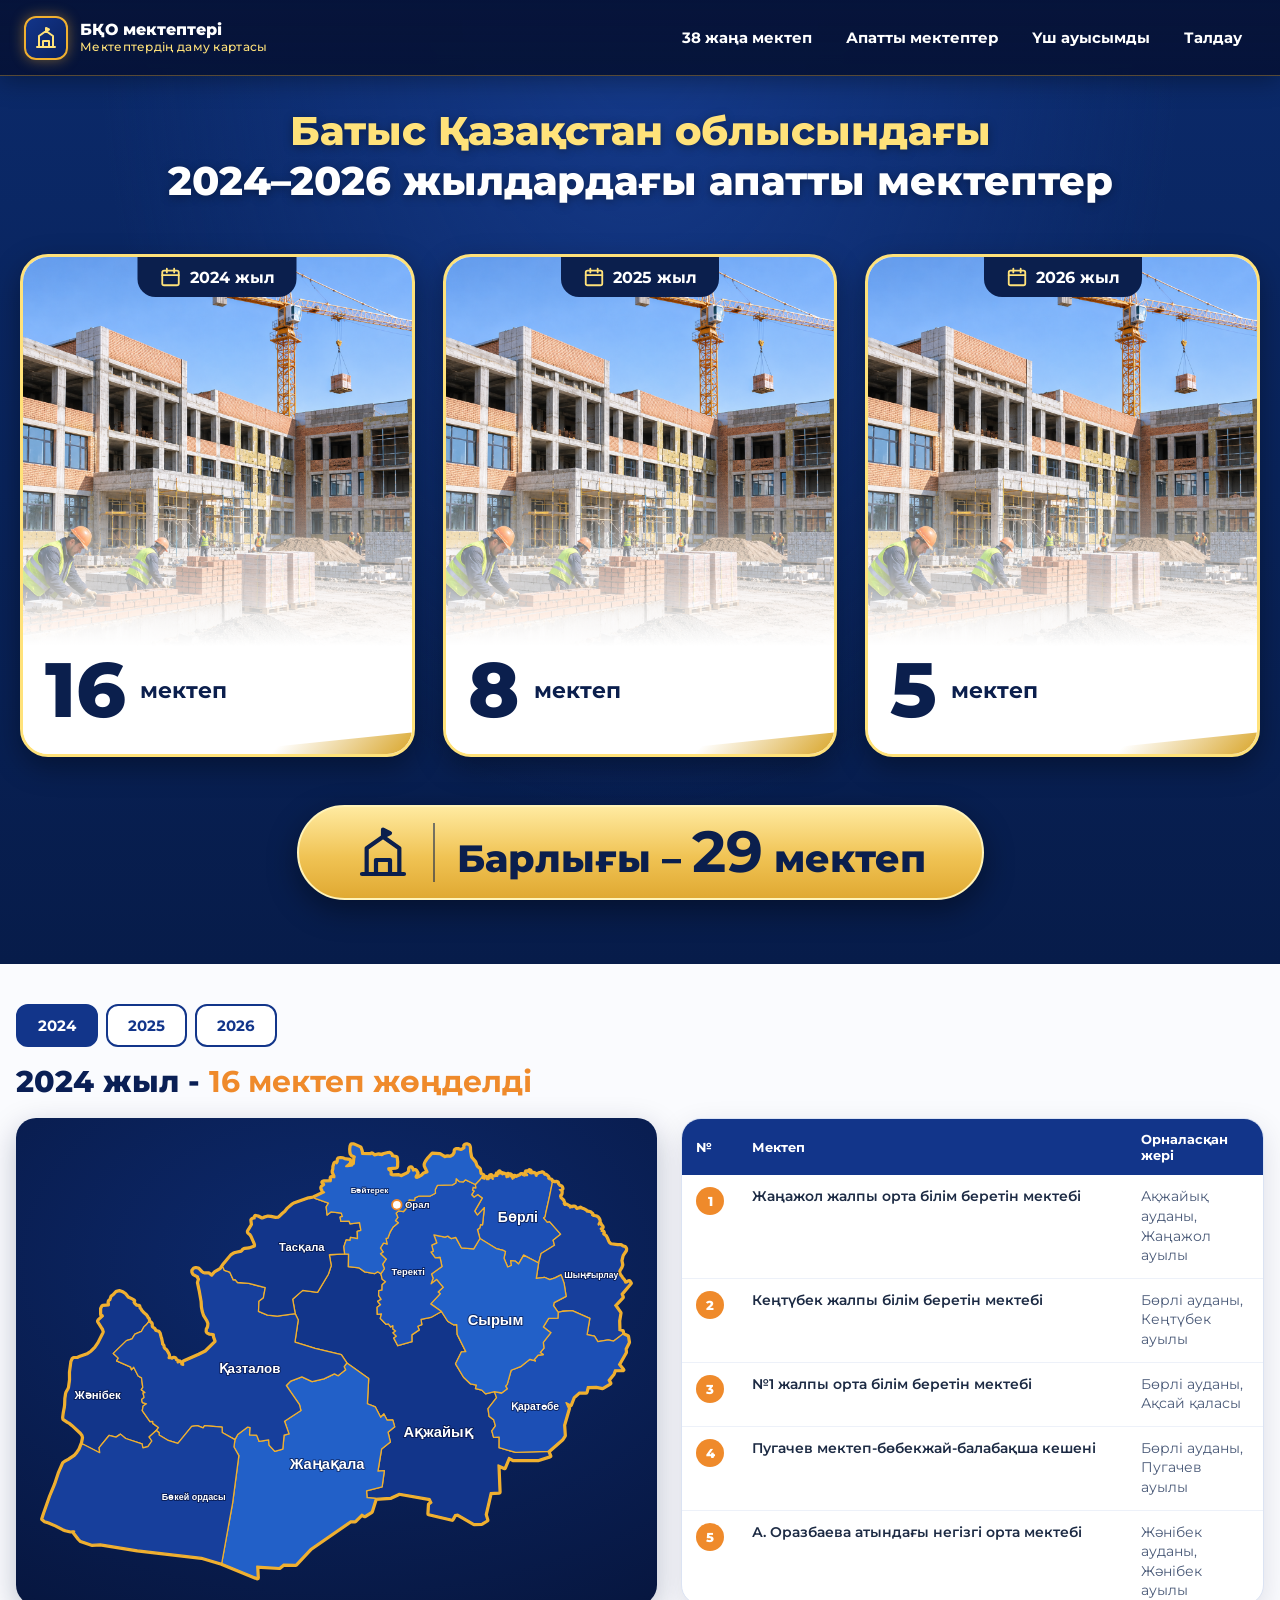
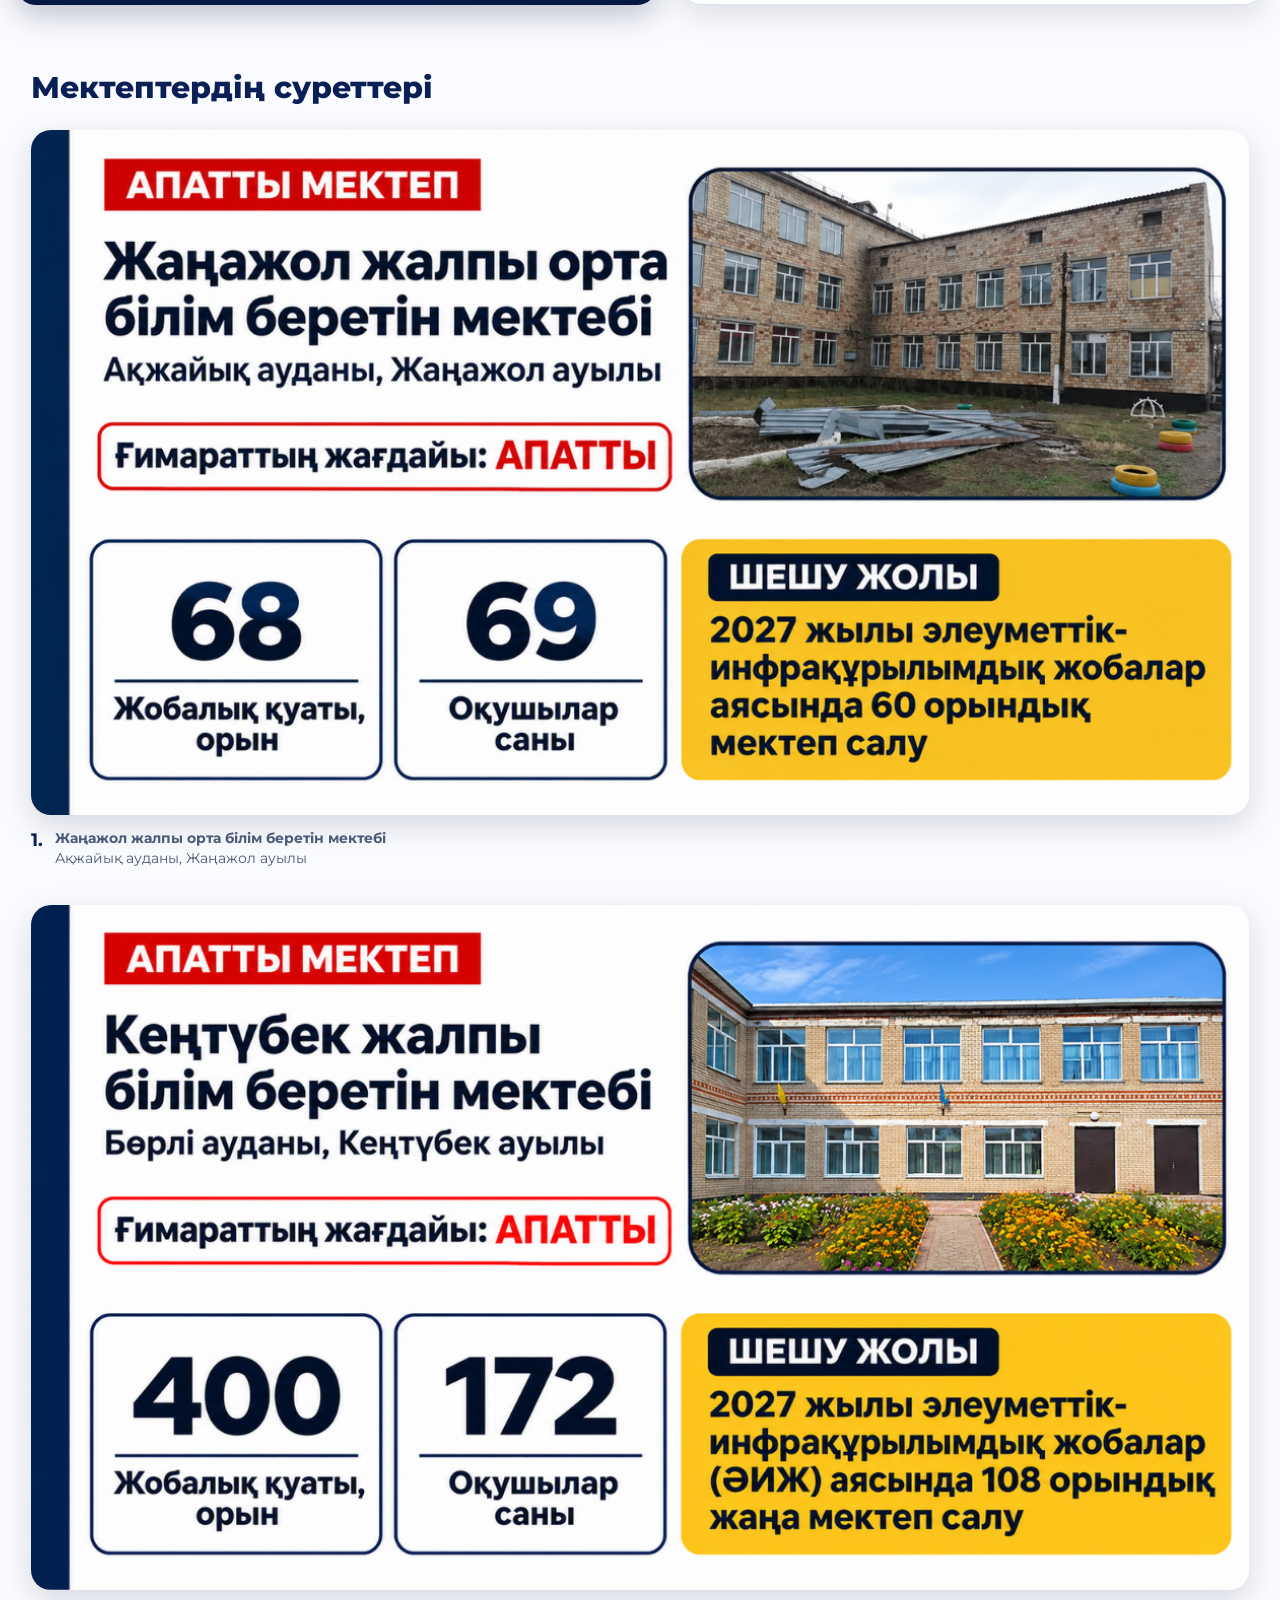
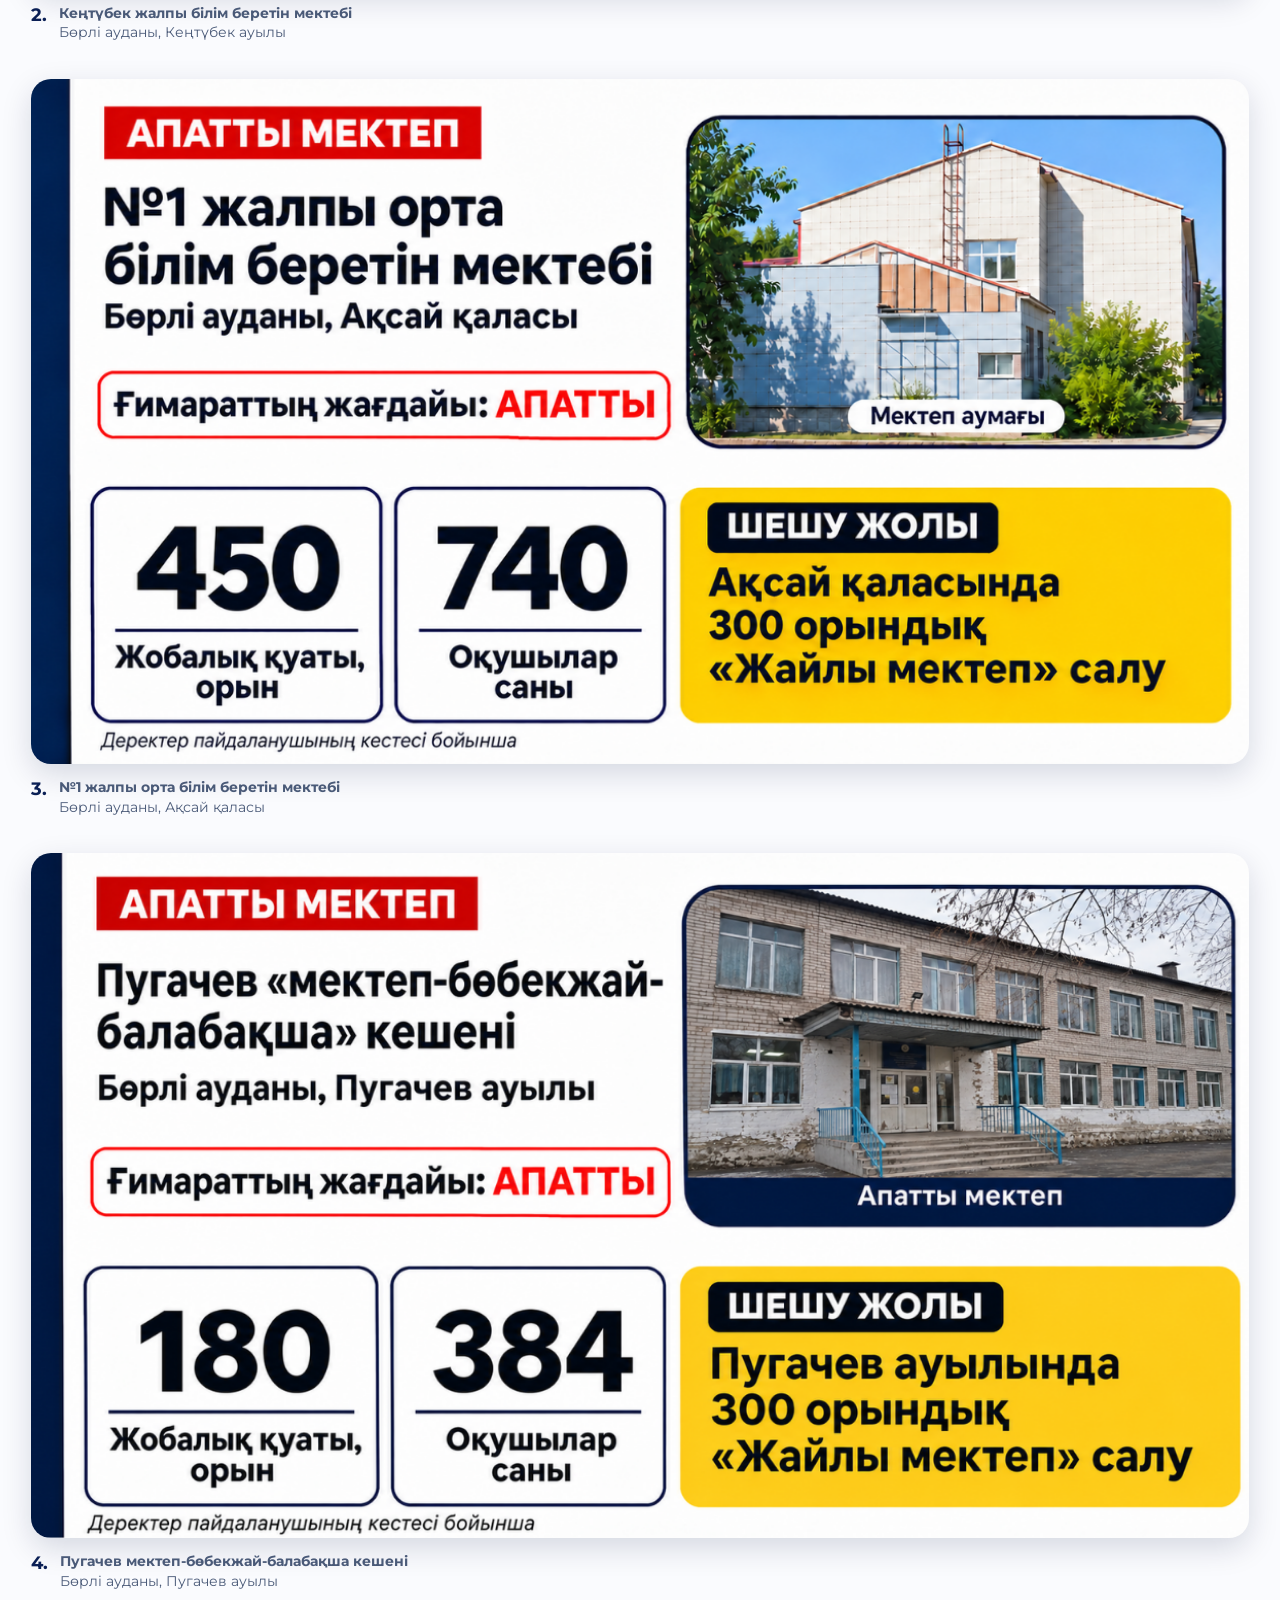
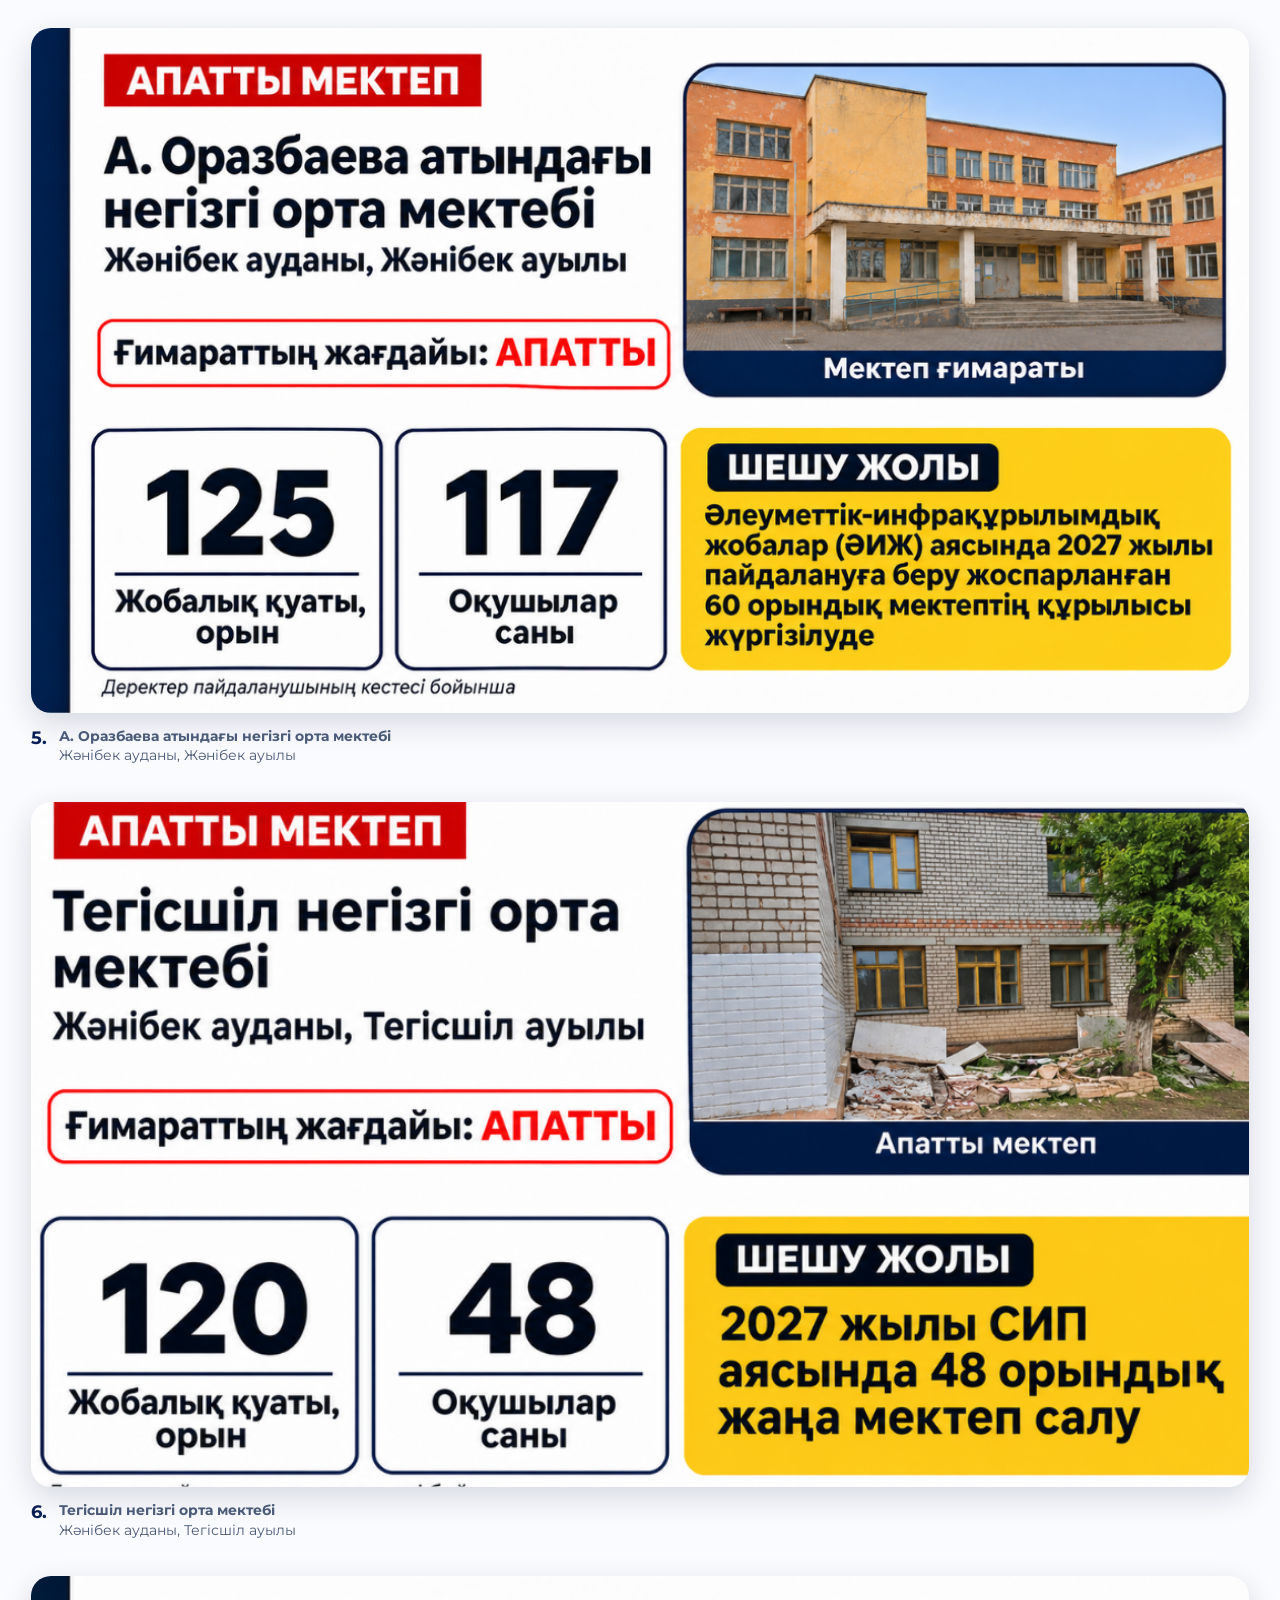
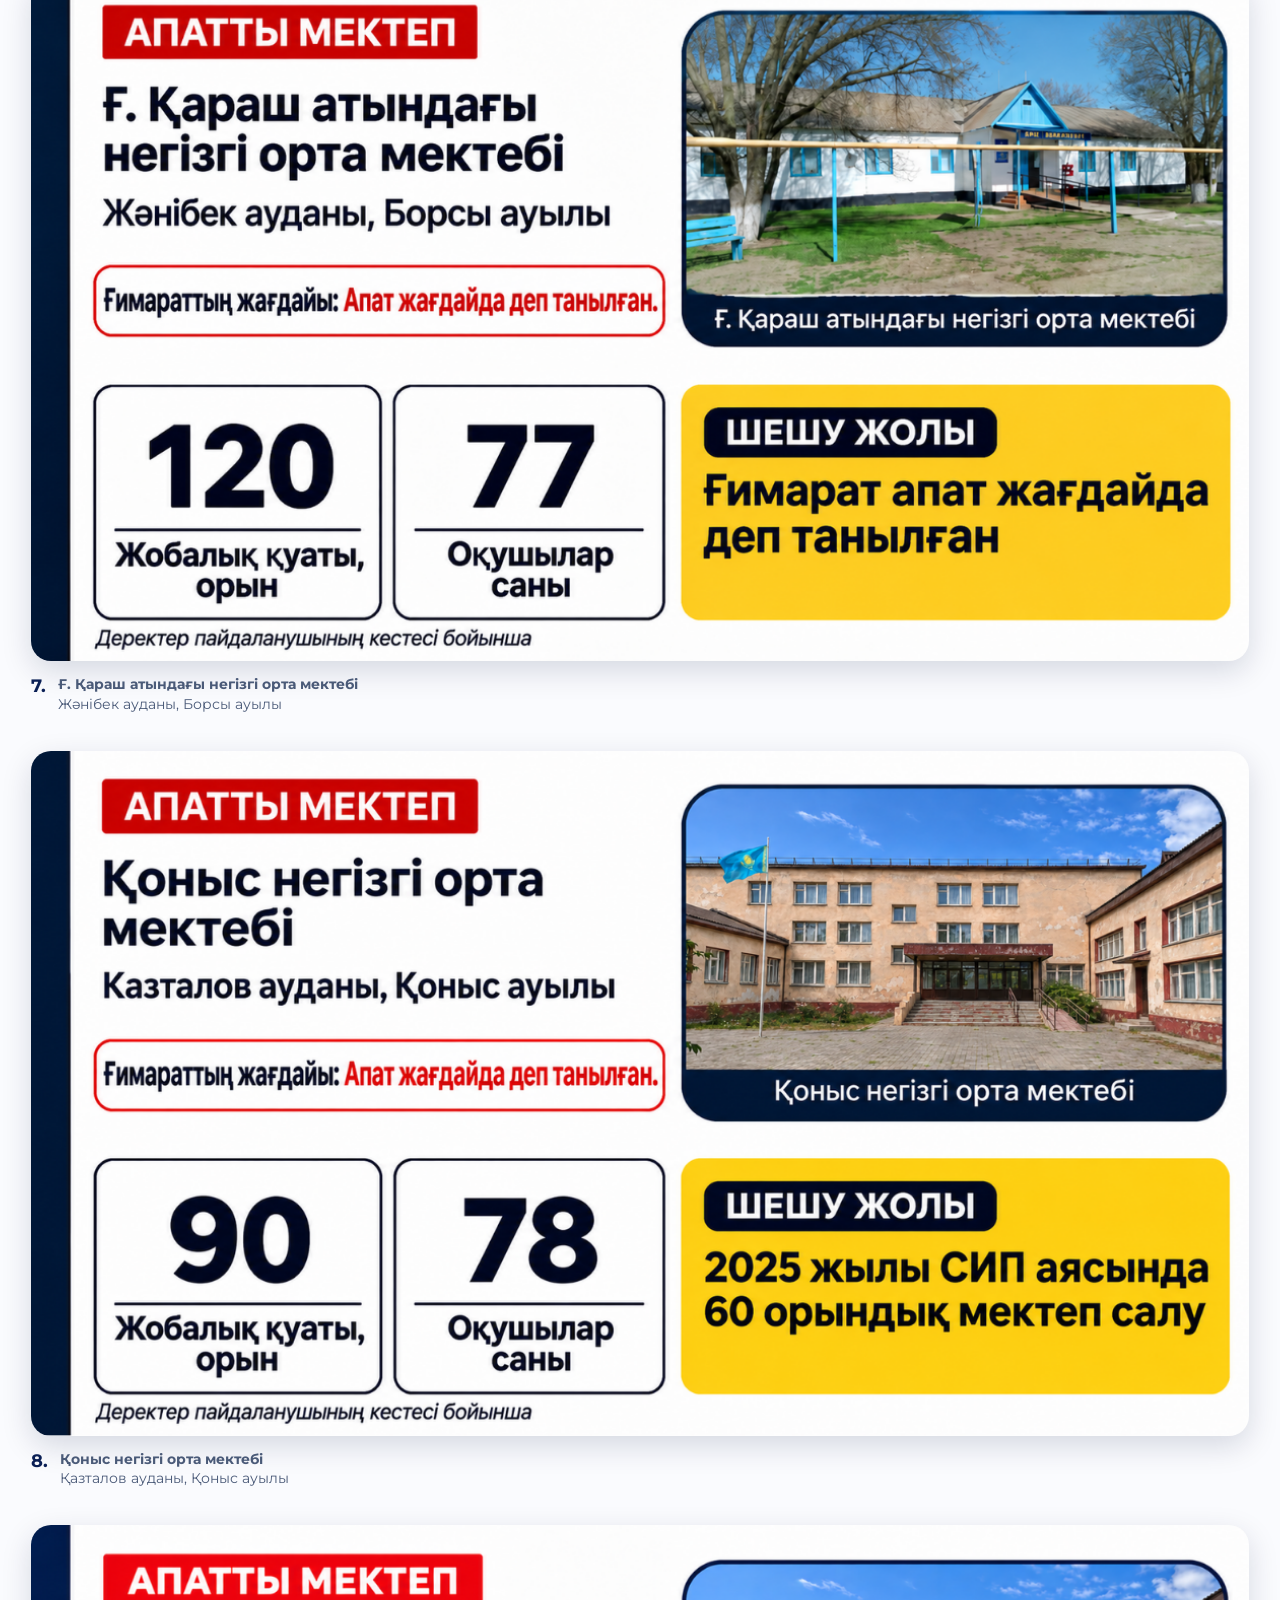
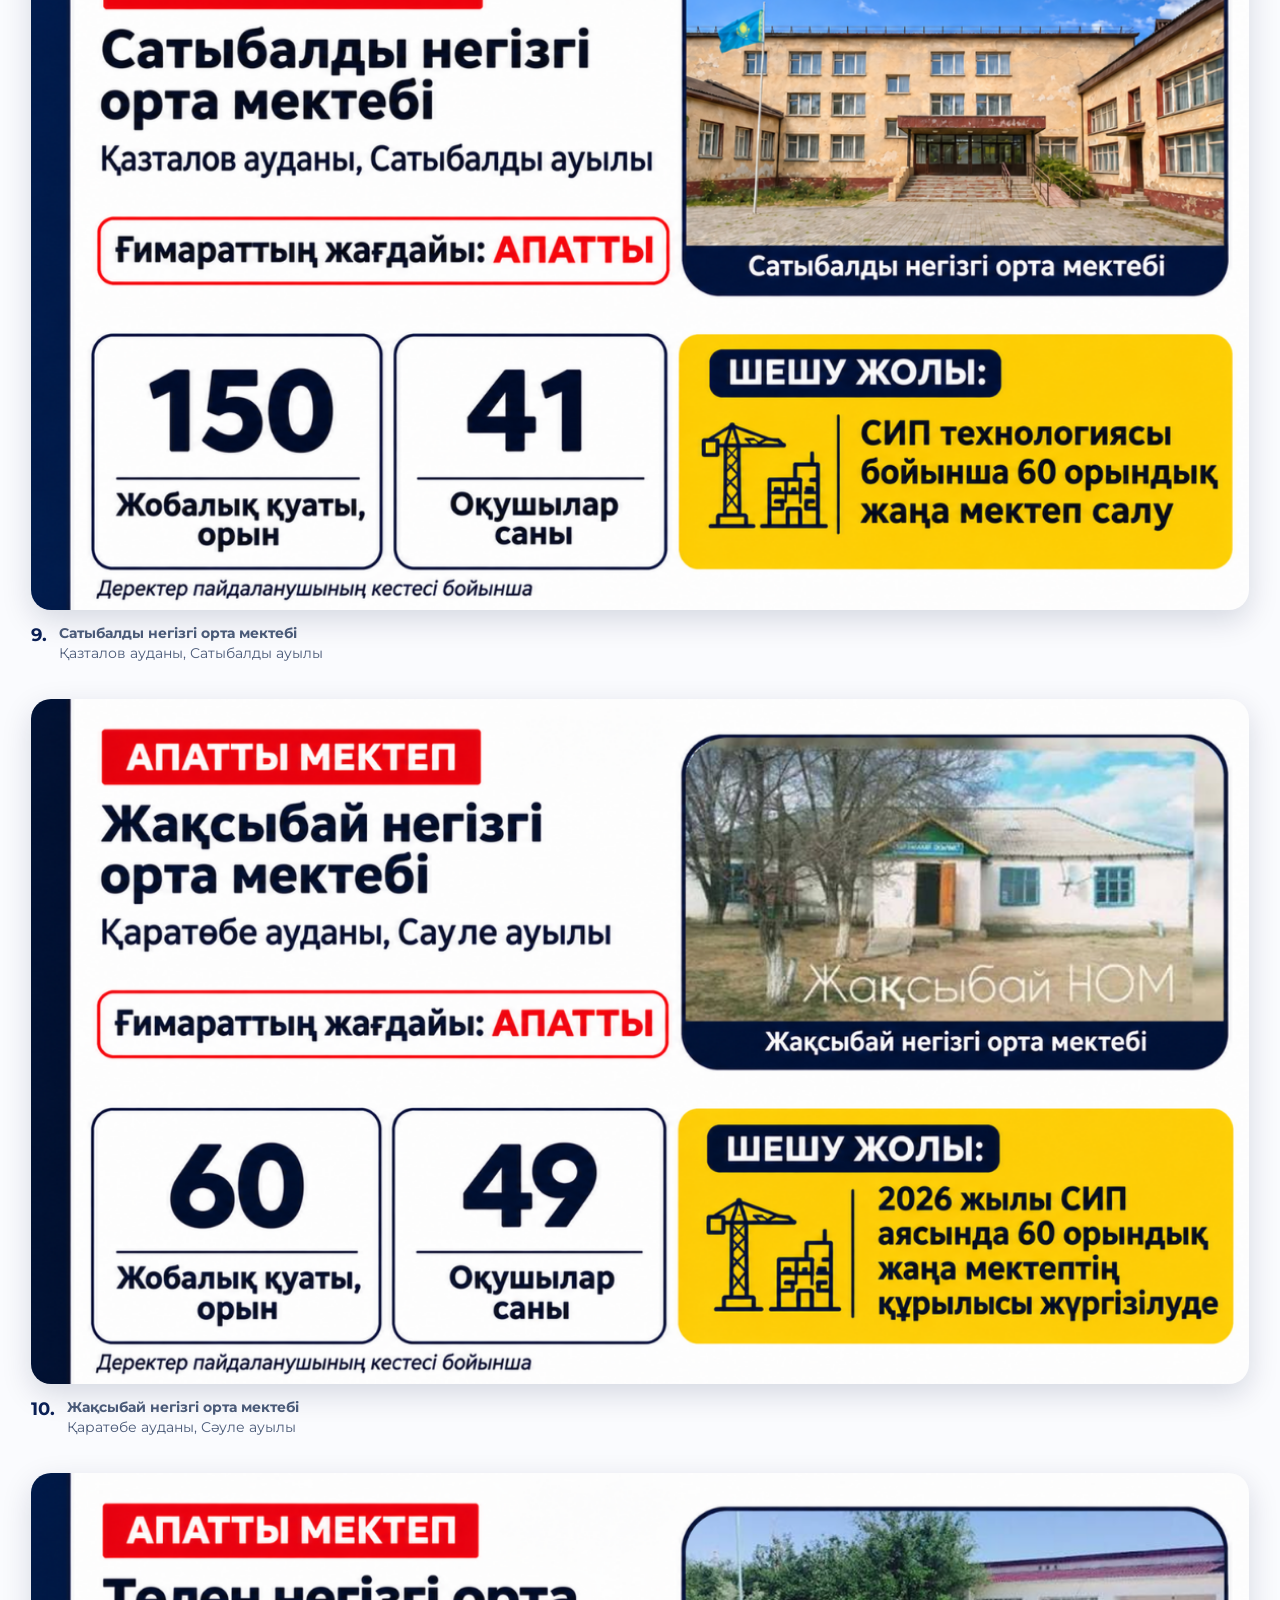
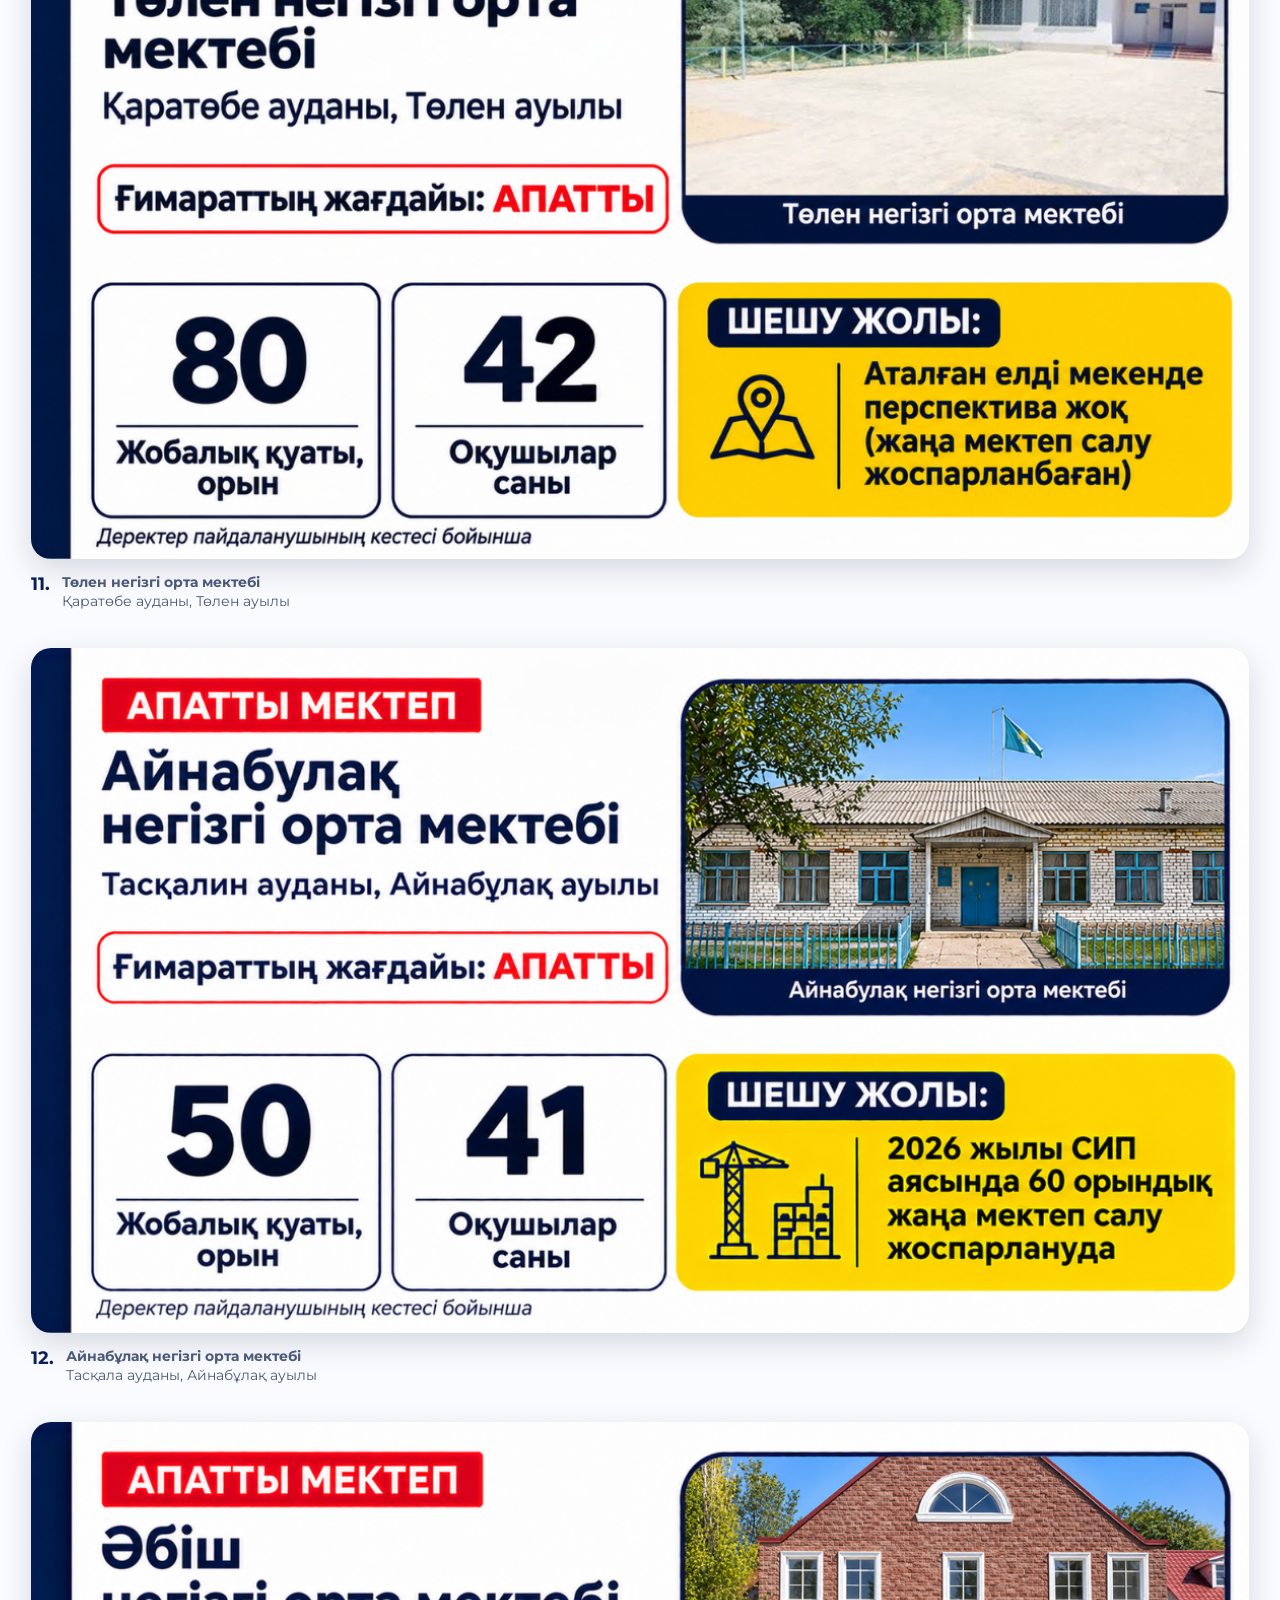
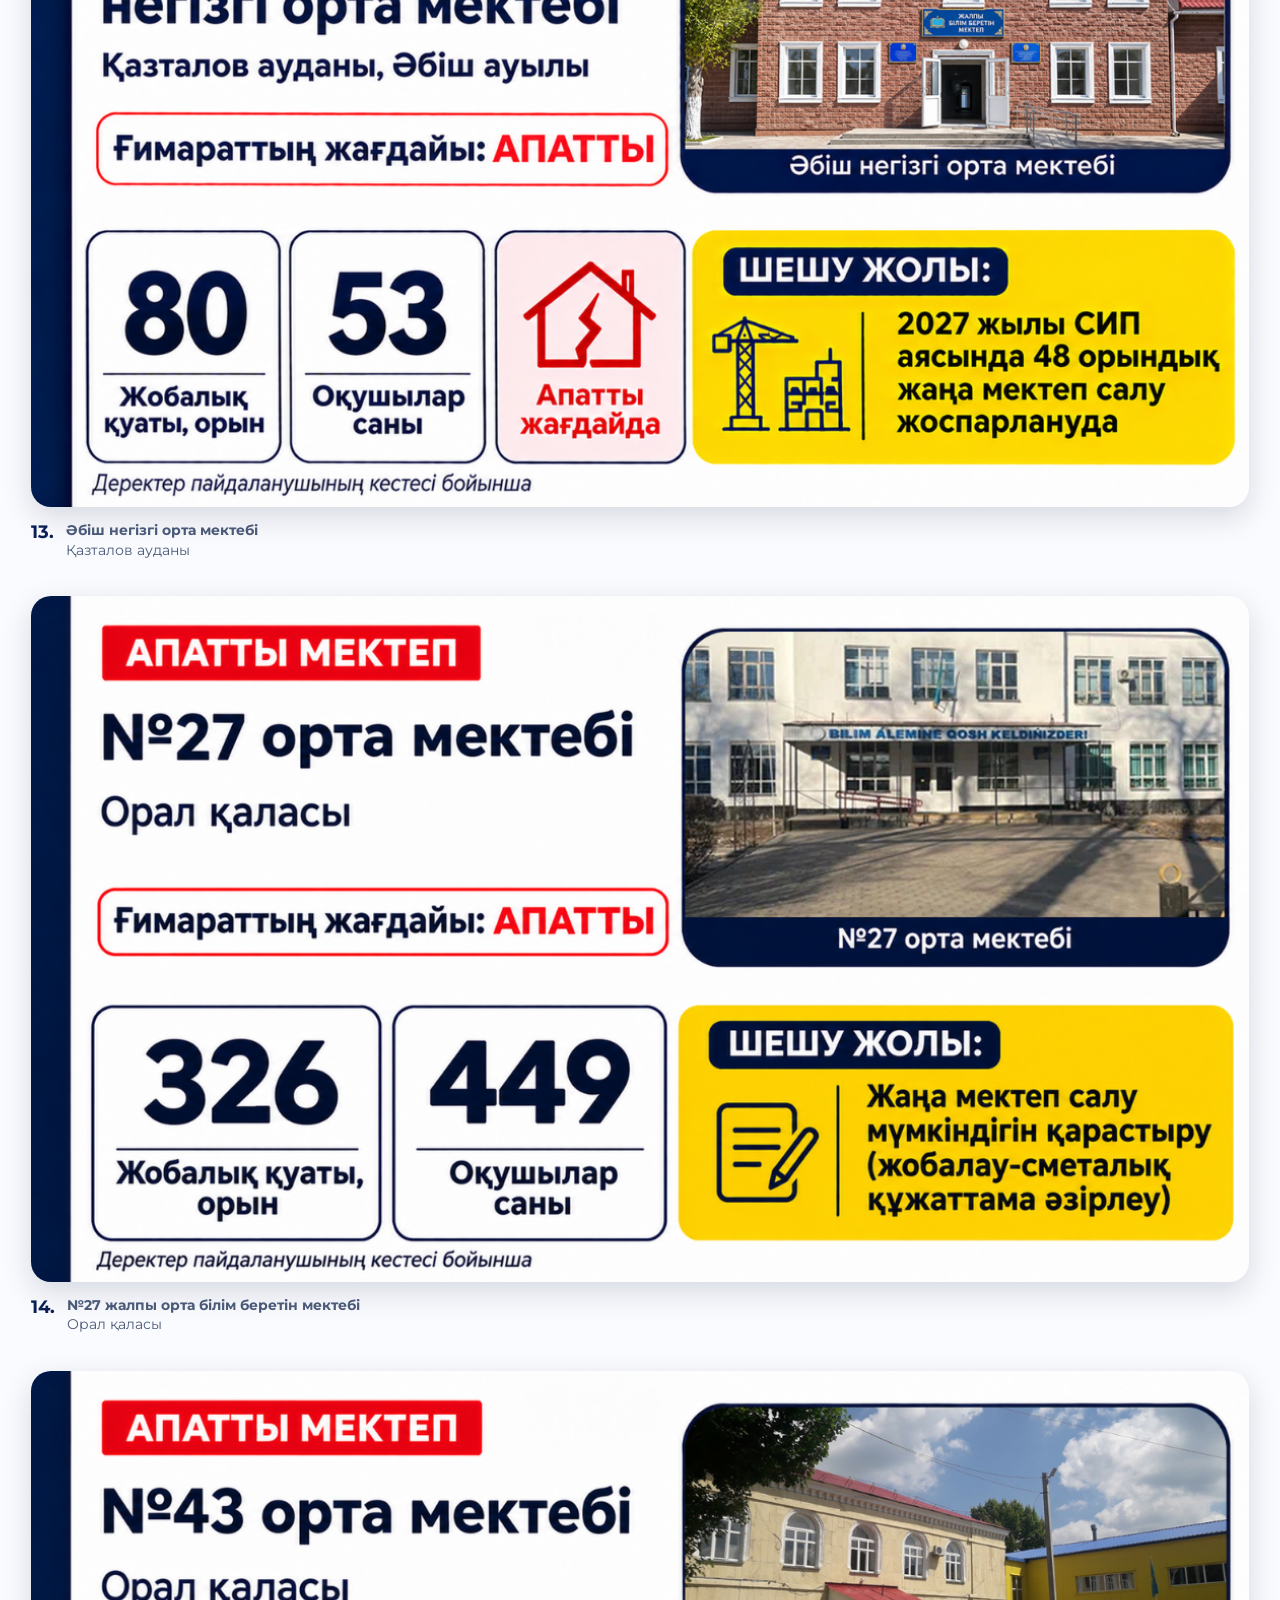
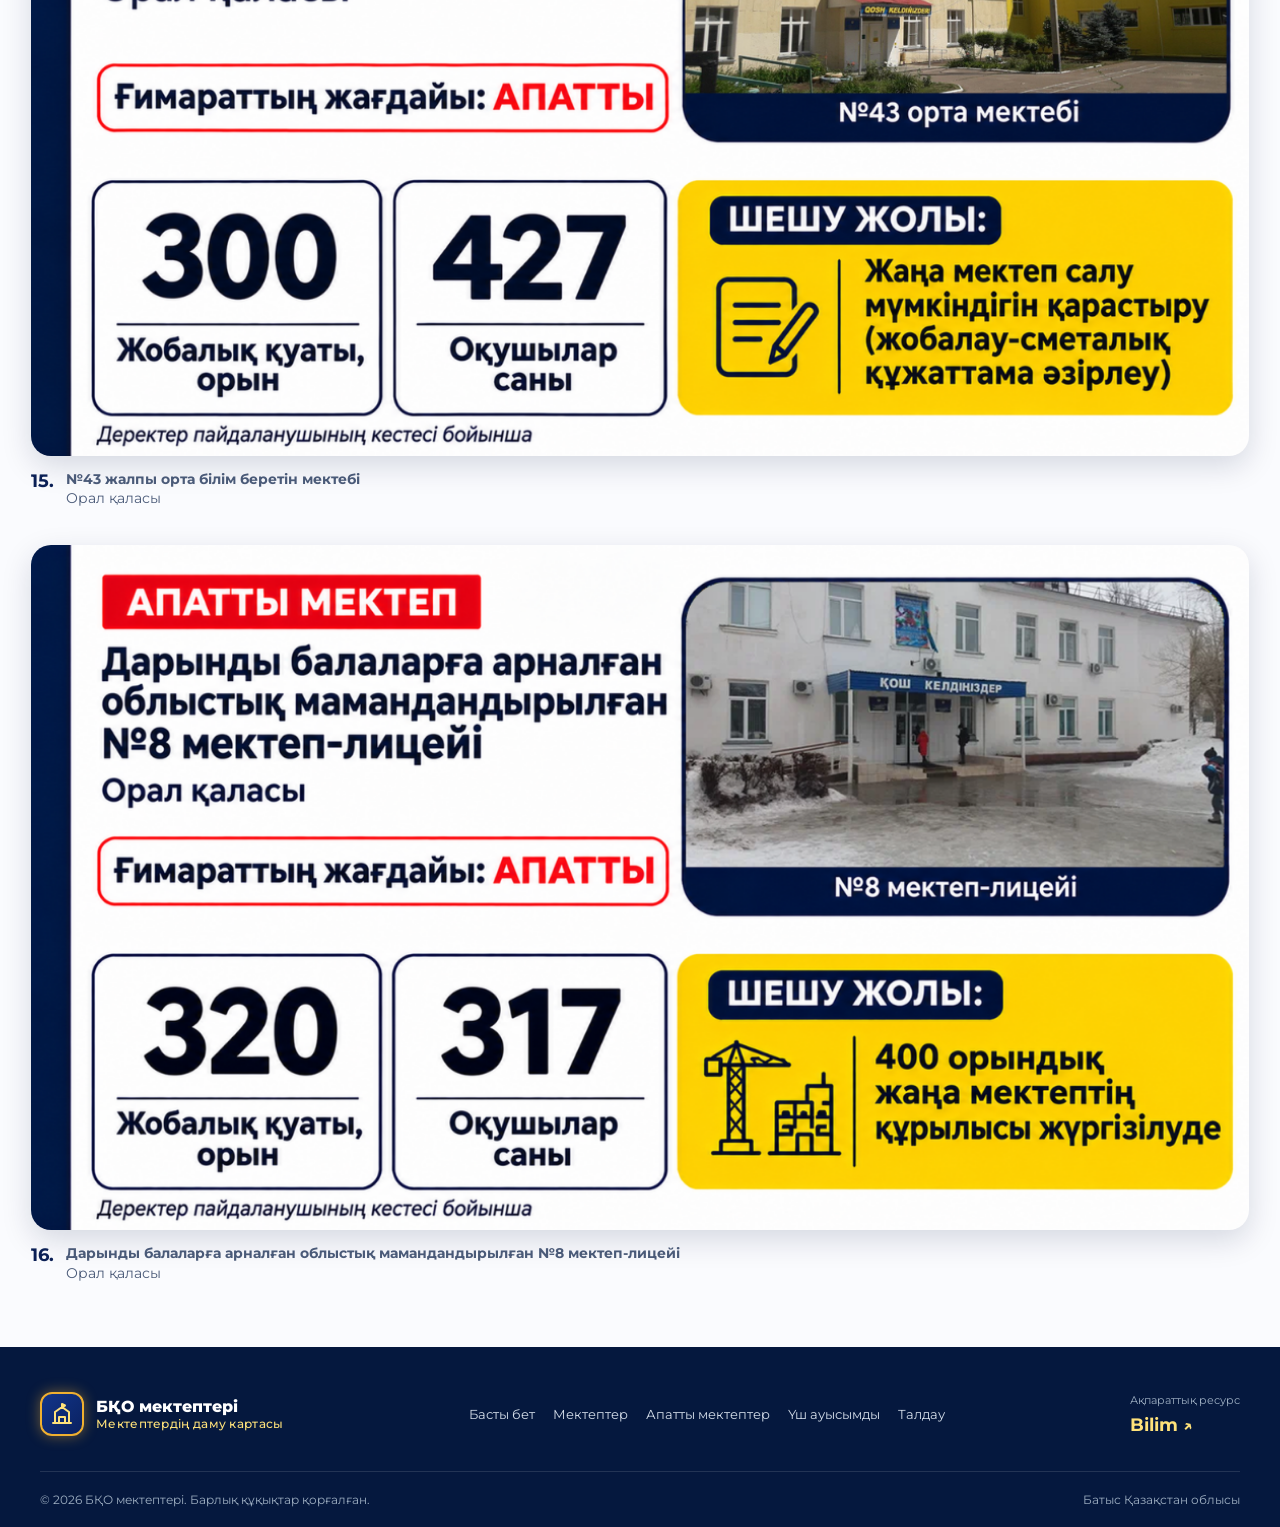
==== commit 88ee1b0c: "fix/main page" ====
--- a/emergency-schools.html
+++ b/emergency-schools.html
@@ -16,6 +16,139 @@
     <link rel="stylesheet" href="/styles/adaptive.css">
     <link rel="shortcut icon" href="./images/icon.ico" type="image/x-icon">
     <style>
+        .header {
+            background-color: rgba(6, 20, 58, .92);
+        }
+        /* ===== Мобильная адаптация ===== */
+        
+        html {
+            -webkit-text-size-adjust: 100%;
+        }
+        
+        img,
+        svg {
+            max-width: 100%;
+        }
+        
+        body {
+            overflow-x: hidden;
+        }
+        
+        @media (max-width: 900px) {
+            .footer__top {
+                flex-wrap: wrap;
+                gap: 24px;
+            }
+            .footer__nav {
+                flex-wrap: wrap;
+                gap: 12px 20px;
+            }
+        }
+        
+        @media (max-width: 768px) {
+            .logo {
+                min-width: 0;
+            }
+            .logo__text {
+                font-size: 15px;
+                line-height: 1.2;
+            }
+            .logo__text small {
+                font-size: 11px;
+                display: block;
+            }
+            /* Выпадающее меню: место задаёт top, transform только для анимации */
+            .header__inner {
+                position: relative;
+            }
+            .header .nav {
+                position: absolute !important;
+                top: 100% !important;
+                left: 0 !important;
+                right: 0 !important;
+                width: 100% !important;
+                display: flex !important;
+                flex-direction: column !important;
+                gap: 0 !important;
+                margin: 0 !important;
+                padding: 0 !important;
+                background: rgba(6, 20, 58, .98) !important;
+                max-height: calc(100vh - var(--header-h));
+                overflow-y: auto;
+                transform: translateY(-16px) !important;
+                opacity: 0;
+                visibility: hidden;
+                pointer-events: none;
+                transition: transform .25s ease, opacity .25s ease, visibility .25s;
+            }
+            .header .nav.open {
+                transform: translateY(0) !important;
+                opacity: 1;
+                visibility: visible;
+                pointer-events: auto;
+            }
+            .header .nav a {
+                padding: 16px 20px;
+                font-size: 16px;
+                border-bottom: 1px solid rgba(255, 255, 255, .08);
+            }
+            /* Слайдер */
+            .hero {
+                height: auto;
+                min-height: 0;
+                aspect-ratio: 16 / 10;
+            }
+            .hero .slide,
+            .hero .slide img {
+                width: 100%;
+                height: 100%;
+                object-fit: contain;
+                margin-top: 11px;
+            }
+            .arrow {
+                width: 36px;
+                height: 36px;
+                font-size: 16px;
+            }
+            .arrow--prev {
+                left: 8px;
+            }
+            .arrow--next {
+                right: 8px;
+            }
+            .dots {
+                bottom: 10px;
+            }
+            /* Подвал */
+            .footer__inner {
+                padding: 28px 16px;
+            }
+            .footer__top {
+                flex-direction: column;
+                align-items: flex-start;
+                gap: 20px;
+            }
+            .footer__nav {
+                flex-direction: column;
+                gap: 10px;
+            }
+            .footer__bottom {
+                flex-direction: column;
+                gap: 6px;
+                text-align: left;
+                font-size: 13px;
+            }
+        }
+        
+        @media (max-width: 480px) {
+            .logo__text {
+                font-size: 14px;
+            }
+            .hero {
+                aspect-ratio: 4 / 3;
+            }
+        }
+        
         .overview__grid {
             display: grid;
             grid-template-columns: repeat(3, 1fr);
@@ -328,6 +461,11 @@
             }
             .sm__side {
                 height: 520px;
+            }
+            .overview__grid {
+                display: grid;
+                grid-template-columns: repeat(1, 1fr);
+                gap: 15px;
             }
         }
     </style>
@@ -1689,6 +1827,7 @@
             renderTable();
         })();
     </script>
+    <script src="./js/app.js"></script>
 </body>
 
 </html>
--- a/styles/header.css
+++ b/styles/header.css
@@ -1,158 +1,158 @@
-          :root {
-             --gold: #f0b030;
-             --gold-light: #ffe27a;
-             --bg: #fafbfe;
-             --header-h: 76px;
-         }
-         
-         * {
-             box-sizing: border-box;
-         }
-         
-         html,
-         body {
-             margin: 0;
-             background: var(--bg);
-             color: #fff;
-             font-family: Montserrat, "Segoe UI", Arial, sans-serif;
-             overscroll-behavior-y: none;
-         }
-         
-         a {
-             color: inherit;
-             text-decoration: none;
-         }
-         
-         .header {
-             position: fixed;
-             inset: 0 0 auto 0;
-             height: var(--header-h);
-             z-index: 100;
-             background: linear-gradient(180deg, rgba(6, 20, 58, .92), rgba(6, 20, 58, .75));
-             backdrop-filter: blur(10px);
-             border-bottom: 1px solid rgba(240, 176, 48, .35);
-             box-shadow: 0 4px 24px rgba(0, 0, 0, .35);
-         }
-         
-         .header__inner {
-             max-width: 1280px;
-             height: 100%;
-             margin: 0 auto;
-             padding: 0 24px;
-             display: flex;
-             align-items: center;
-             justify-content: space-between;
-             gap: 24px;
-         }
-         
-         .logo {
-             display: flex;
-             align-items: center;
-             gap: 12px;
-             font-weight: 800;
-             line-height: 1.15;
-         }
-         
-         .logo__icon {
-             width: 44px;
-             height: 44px;
-             border-radius: 12px;
-             display: grid;
-             place-items: center;
-             background: linear-gradient(135deg, #12358a, #0a2160);
-             border: 2px solid var(--gold);
-             box-shadow: 0 0 14px rgba(240, 176, 48, .45);
-         }
-         
-         .logo__text small {
-             display: block;
-             font-size: 12px;
-             font-weight: 500;
-             color: var(--gold-light);
-             letter-spacing: .3px;
-         }
-         
-         .nav {
-             display: flex;
-             align-items: center;
-             gap: 6px;
-         }
-         
-         .nav a {
-             position: relative;
-             padding: 10px 14px;
-             font-size: 15px;
-             font-weight: 700;
-             border-radius: 10px;
-             transition: color .2s, background .2s;
-         }
-         
-         .nav a::after {
-             content: "";
-             position: absolute;
-             left: 14px;
-             right: 14px;
-             bottom: 4px;
-             height: 2px;
-             background: var(--gold);
-             transform: scaleX(0);
-             transition: transform .25s;
-         }
-         
-         .nav a:hover,
-         .nav a.active {
-             color: var(--gold-light);
-         }
-         
-         .nav a:hover::after,
-         .nav a.active::after {
-             transform: scaleX(1);
-         }
-         
-         .nav .btn-map {
-             margin-left: 8px;
-             color: #06143a;
-             background: linear-gradient(135deg, var(--gold-light), var(--gold));
-             box-shadow: 0 0 16px rgba(240, 176, 48, .5);
-         }
-         
-         .nav .btn-map:hover {
-             color: #06143a;
-             filter: brightness(1.08);
-         }
-         
-         .nav .btn-map::after {
-             display: none;
-         }
-         
-         .burger {
-             display: none;
-             width: 44px;
-             height: 44px;
-             border: 1px solid rgba(240, 176, 48, .6);
-             border-radius: 10px;
-             background: transparent;
-             cursor: pointer;
-             padding: 0;
-         }
-         
-         .burger span {
-             display: block;
-             width: 22px;
-             height: 2px;
-             margin: 5px auto;
-             background: var(--gold-light);
-             transition: transform .25s, opacity .25s;
-         }
-         
-         .burger.open span:nth-child(1) {
-             transform: translateY(7px) rotate(45deg);
-         }
-         
-         .burger.open span:nth-child(2) {
-             opacity: 0;
-         }
-         
-         .burger.open span:nth-child(3) {
-             transform: translateY(-7px) rotate(-45deg);
-         }+            :root {
+               --gold: #f0b030;
+               --gold-light: #ffe27a;
+               --bg: #fafbfe;
+               --header-h: 76px;
+           }
+           
+           * {
+               box-sizing: border-box;
+           }
+           
+           html,
+           body {
+               margin: 0;
+               background: var(--bg);
+               color: #fff;
+               font-family: Montserrat, "Segoe UI", Arial, sans-serif;
+               overscroll-behavior-y: none;
+           }
+           
+           a {
+               color: inherit;
+               text-decoration: none;
+           }
+           
+           .header {
+               position: fixed;
+               inset: 0 0 auto 0;
+               height: var(--header-h);
+               z-index: 100;
+               background: linear-gradient(180deg, rgba(6, 20, 58, .92), rgba(6, 20, 58, .75));
+               backdrop-filter: blur(10px);
+               border-bottom: 1px solid rgba(240, 176, 48, .35);
+               box-shadow: 0 4px 24px rgba(0, 0, 0, .35);
+           }
+           
+           .header__inner {
+               max-width: 1280px;
+               height: 100%;
+               margin: 0 auto;
+               padding: 0 24px;
+               display: flex;
+               align-items: center;
+               justify-content: space-between;
+               gap: 24px;
+           }
+           
+           .logo {
+               display: flex;
+               align-items: center;
+               gap: 12px;
+               font-weight: 800;
+               line-height: 1.15;
+           }
+           
+           .logo__icon {
+               width: 44px;
+               height: 44px;
+               border-radius: 12px;
+               display: grid;
+               place-items: center;
+               background: linear-gradient(135deg, #12358a, #0a2160);
+               border: 2px solid var(--gold);
+               box-shadow: 0 0 14px rgba(240, 176, 48, .45);
+           }
+           
+           .logo__text small {
+               display: block;
+               font-size: 12px;
+               font-weight: 500;
+               color: var(--gold-light);
+               letter-spacing: .3px;
+           }
+           
+           .nav {
+               display: flex;
+               align-items: center;
+               gap: 6px;
+           }
+           
+           .nav a {
+               position: relative;
+               padding: 10px 14px;
+               font-size: 15px;
+               font-weight: 700;
+               border-radius: 10px;
+               transition: color .2s, background .2s;
+           }
+           
+           .nav a::after {
+               content: "";
+               position: absolute;
+               left: 14px;
+               right: 14px;
+               bottom: 4px;
+               height: 2px;
+               background: var(--gold);
+               transform: scaleX(0);
+               transition: transform .25s;
+           }
+           
+           .nav a:hover,
+           .nav a.active {
+               color: var(--gold-light);
+           }
+           
+           .nav a:hover::after,
+           .nav a.active::after {
+               transform: scaleX(1);
+           }
+           
+           .nav .btn-map {
+               margin-left: 8px;
+               color: #06143a;
+               background: linear-gradient(135deg, var(--gold-light), var(--gold));
+               box-shadow: 0 0 16px rgba(240, 176, 48, .5);
+           }
+           
+           .nav .btn-map:hover {
+               color: #06143a;
+               filter: brightness(1.08);
+           }
+           
+           .nav .btn-map::after {
+               display: none;
+           }
+           
+           .burger {
+               display: none;
+               width: 44px;
+               height: 44px;
+               border: 1px solid rgba(240, 176, 48, .6);
+               border-radius: 10px;
+               background: transparent;
+               cursor: pointer;
+               padding: 0;
+           }
+           
+           .burger span {
+               display: block;
+               width: 22px;
+               height: 2px;
+               margin: 5px auto;
+               background: var(--gold-light);
+               transition: transform .25s, opacity .25s;
+           }
+           
+           .burger.open span:nth-child(1) {
+               transform: translateY(7px) rotate(45deg);
+           }
+           
+           .burger.open span:nth-child(2) {
+               opacity: 0;
+           }
+           
+           .burger.open span:nth-child(3) {
+               transform: translateY(-7px) rotate(-45deg);
+           }
--- a/styles/adaptive.css
+++ b/styles/adaptive.css
@@ -4,7 +4,7 @@
      }
      .nav {
          position: fixed;
-         top: var(--header-h);
+         /* top: var(--header-h); */
          left: 0;
          right: 0;
          flex-direction: column;
@@ -18,7 +18,7 @@
          z-index: -1;
      }
      .nav.open {
-         transform: translateY(0);
+         transform: translateY(+135px);
      }
      .nav .btn-map {
          margin: 8px 0 0;
@@ -30,6 +30,9 @@
       :root {
          --header-h: 64px;
      }
+     .nav.open {
+         transform: translateY(+135px);
+     }
      .logo__text small {
          display: none;
      }
@@ -38,6 +41,7 @@
          min-height: 320px;
      }
      .slide img {
+         margin-top: 0px;
          object-fit: contain;
          background: var(--bg);
      }
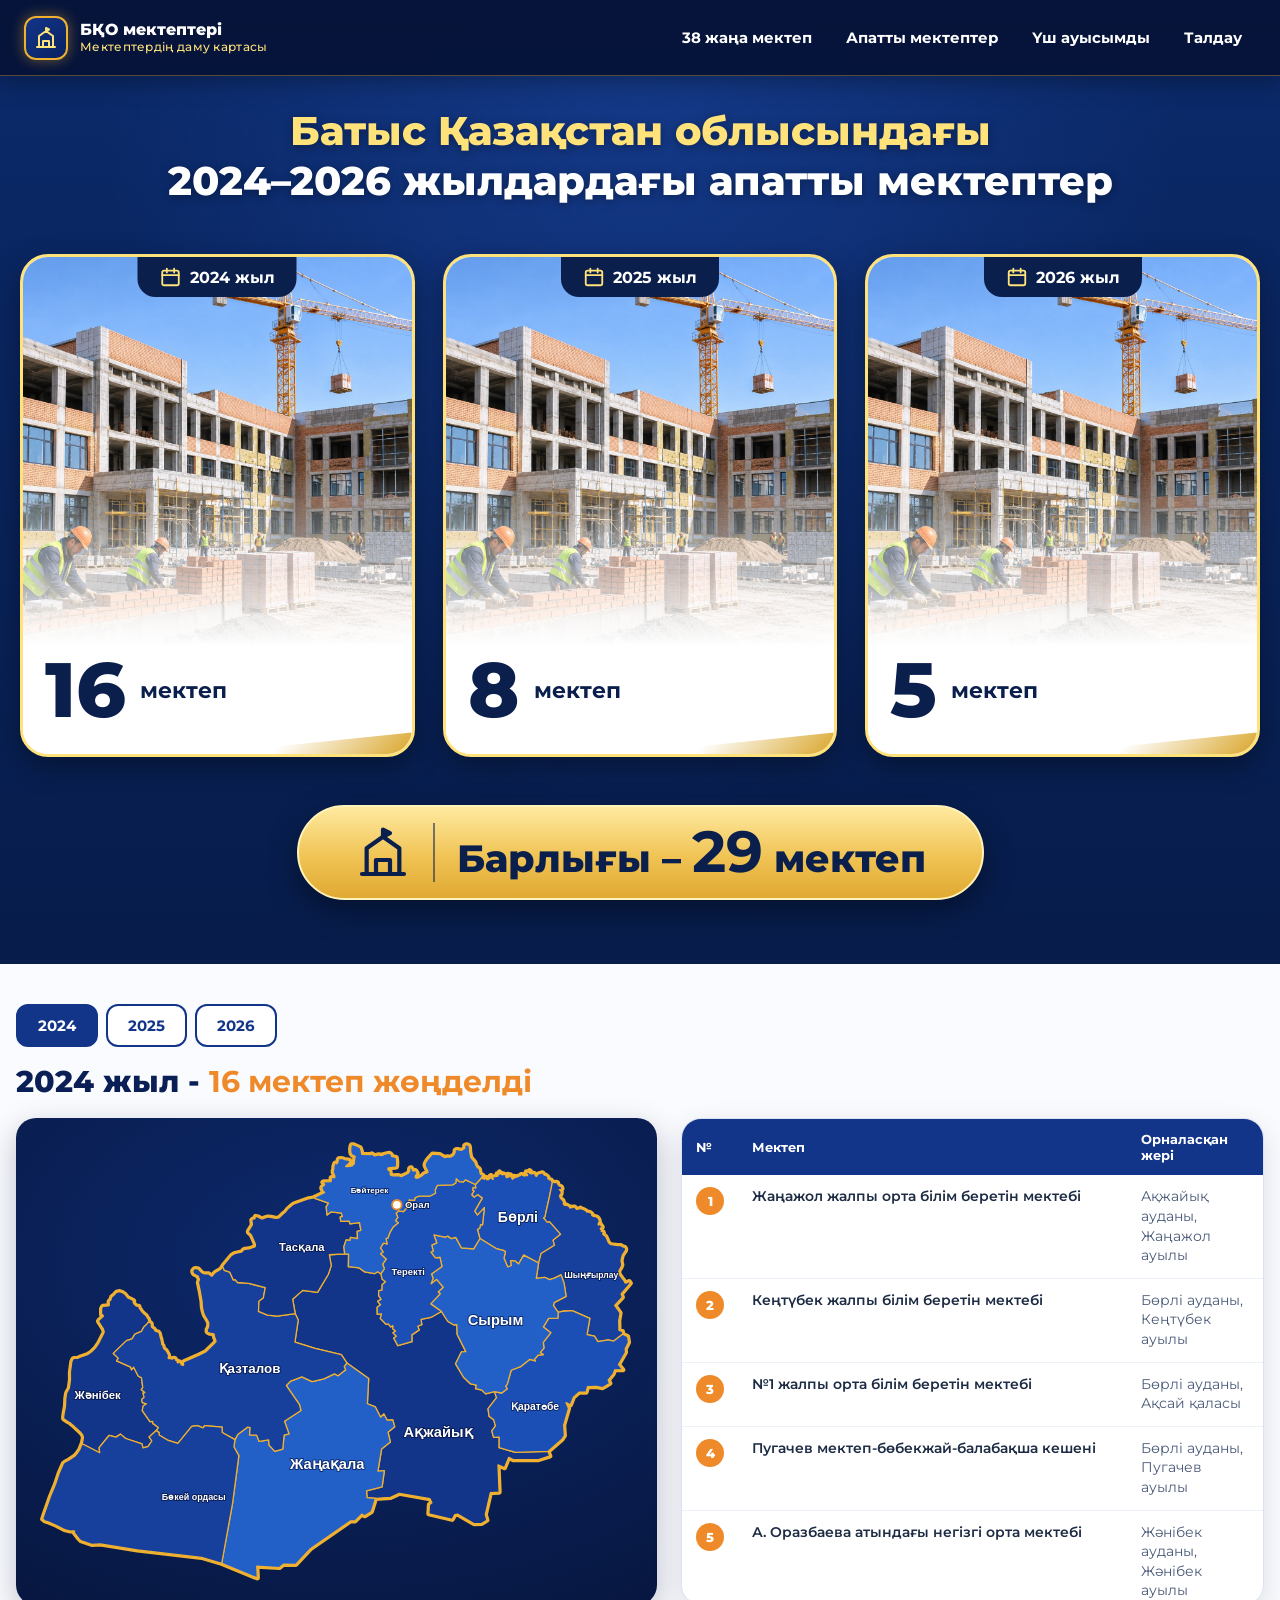
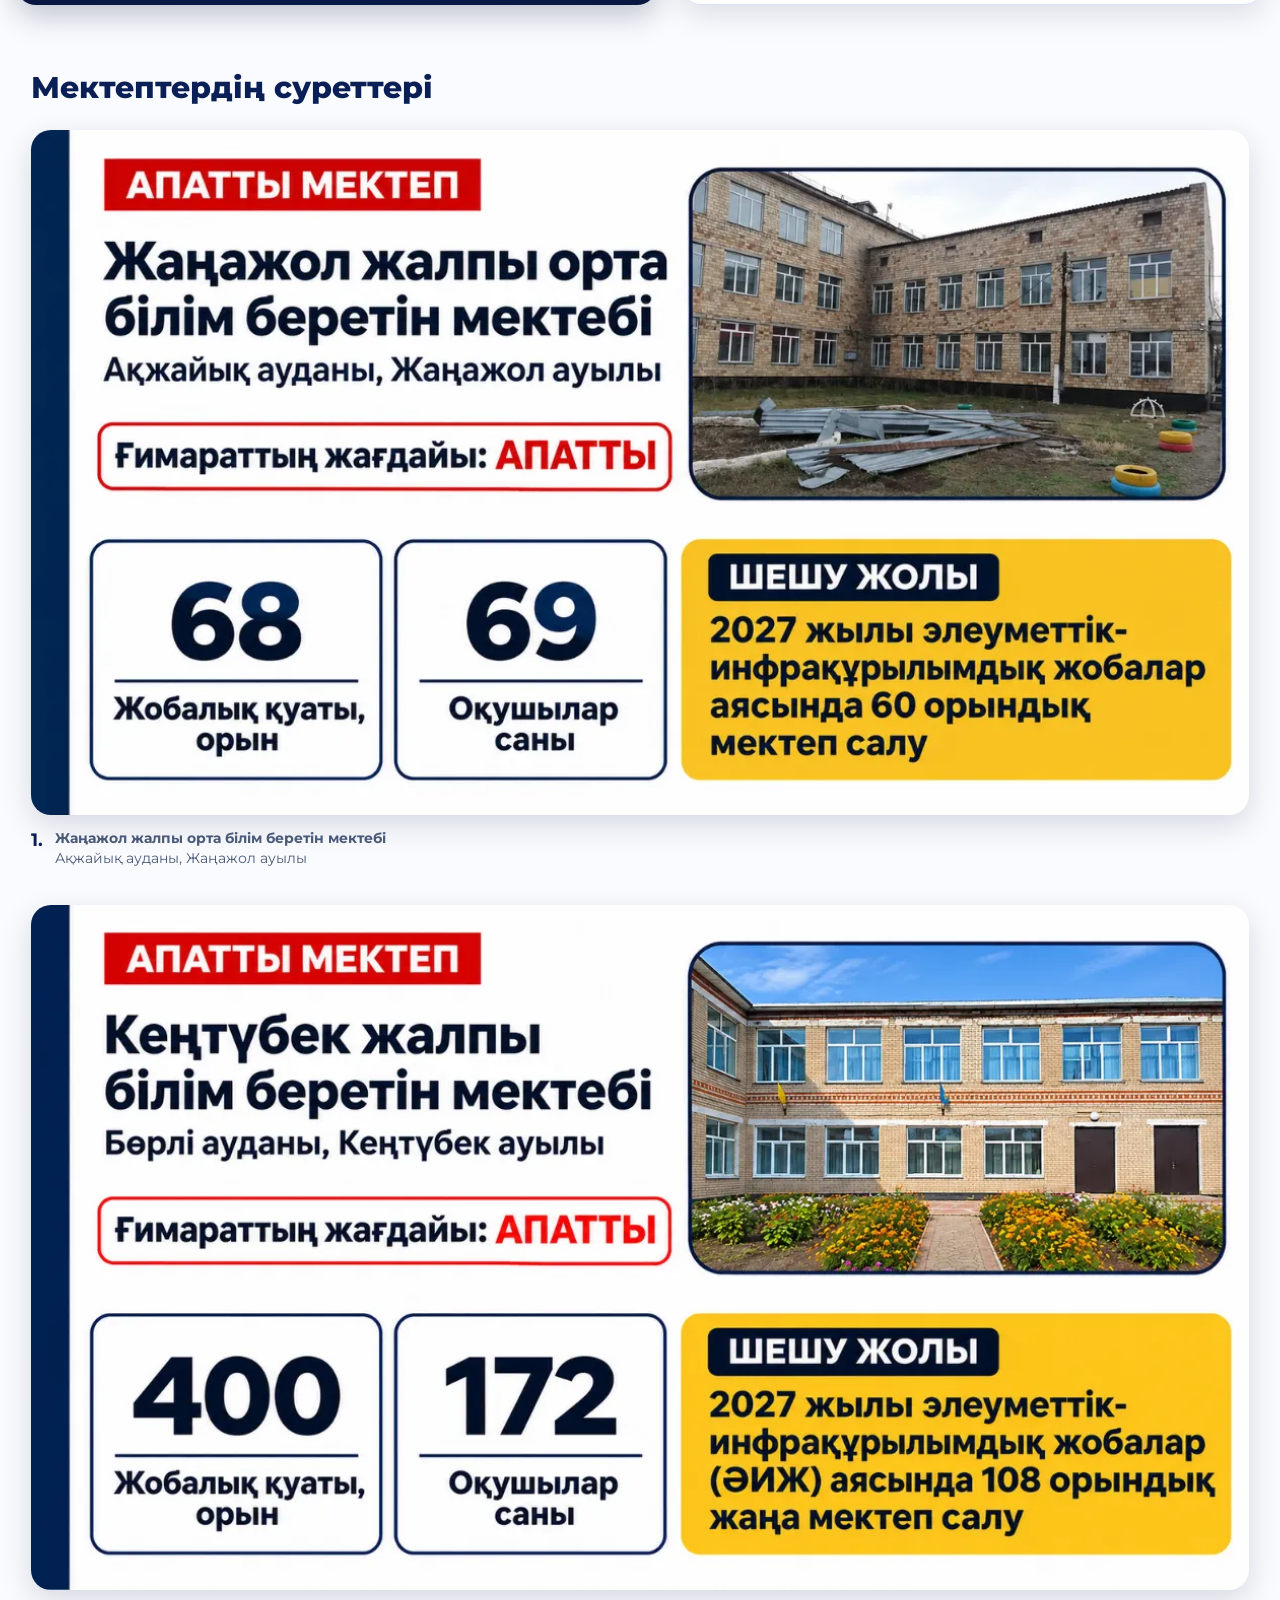
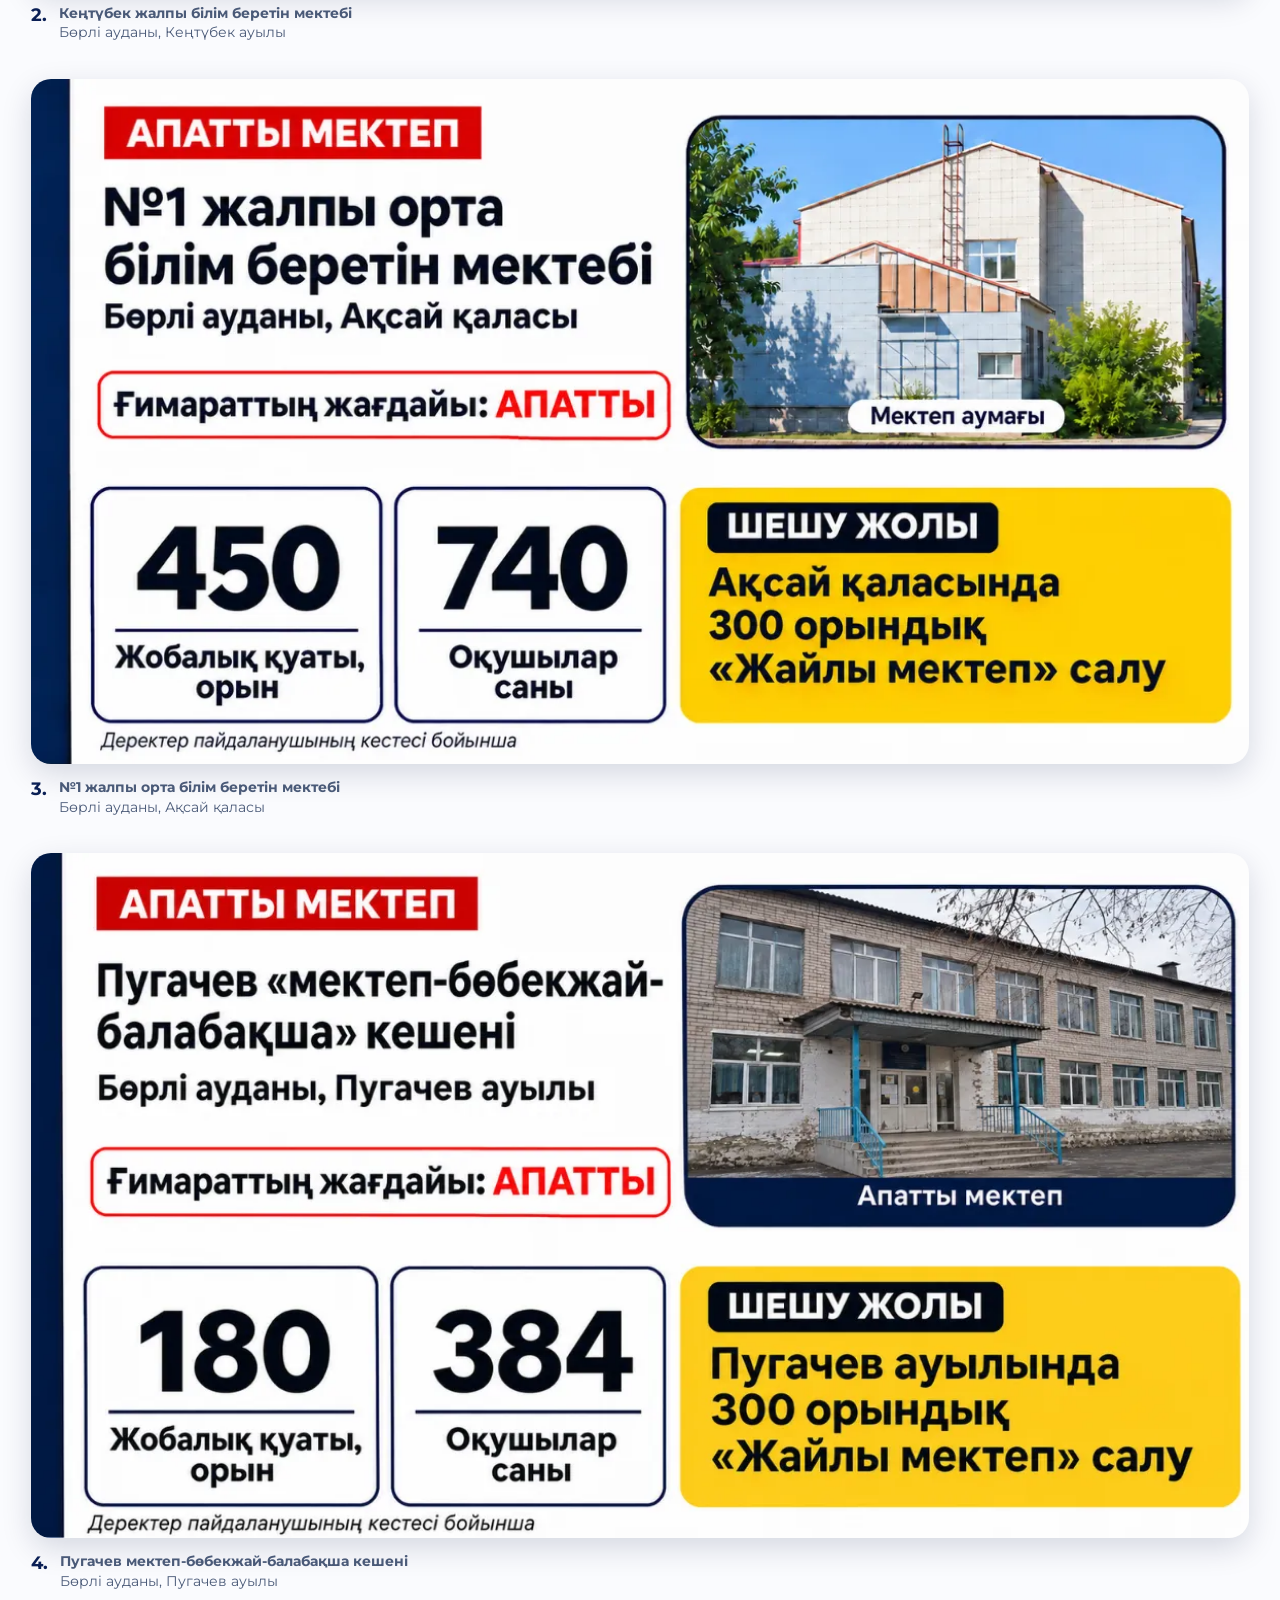
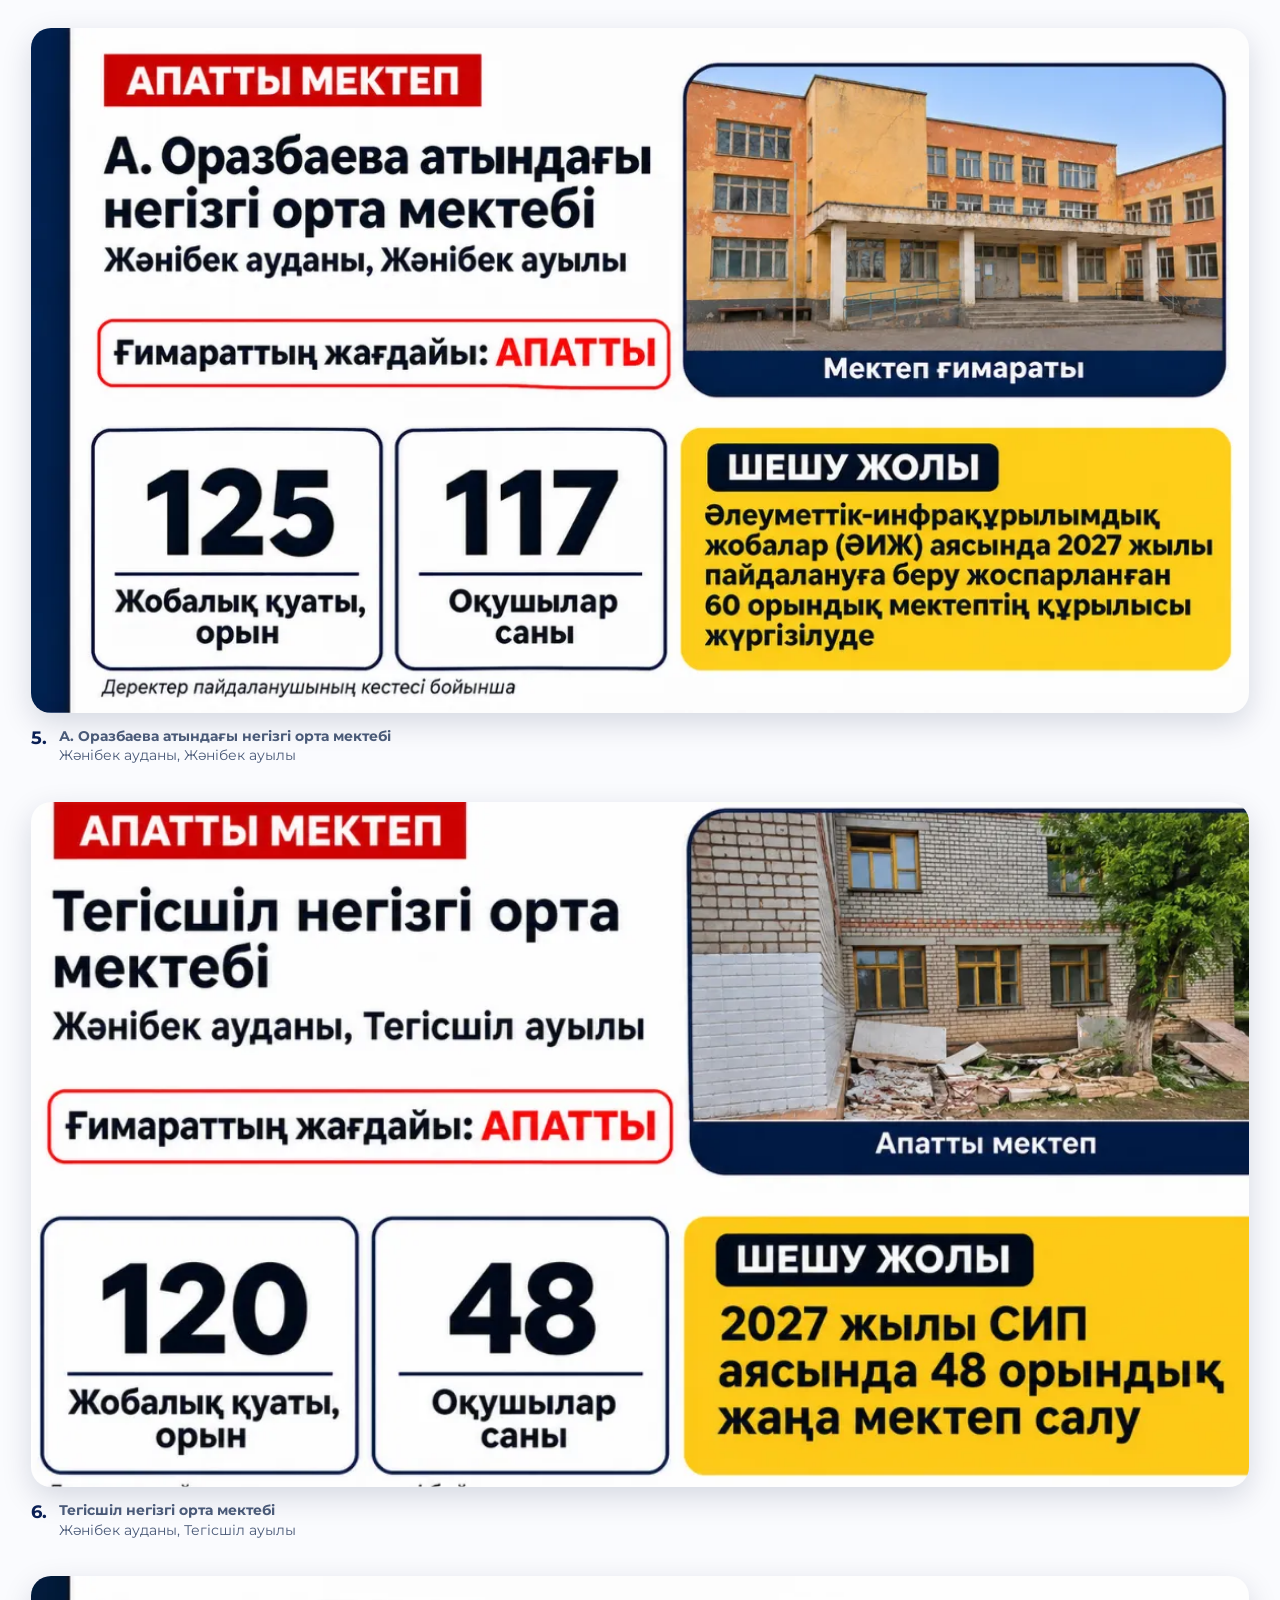
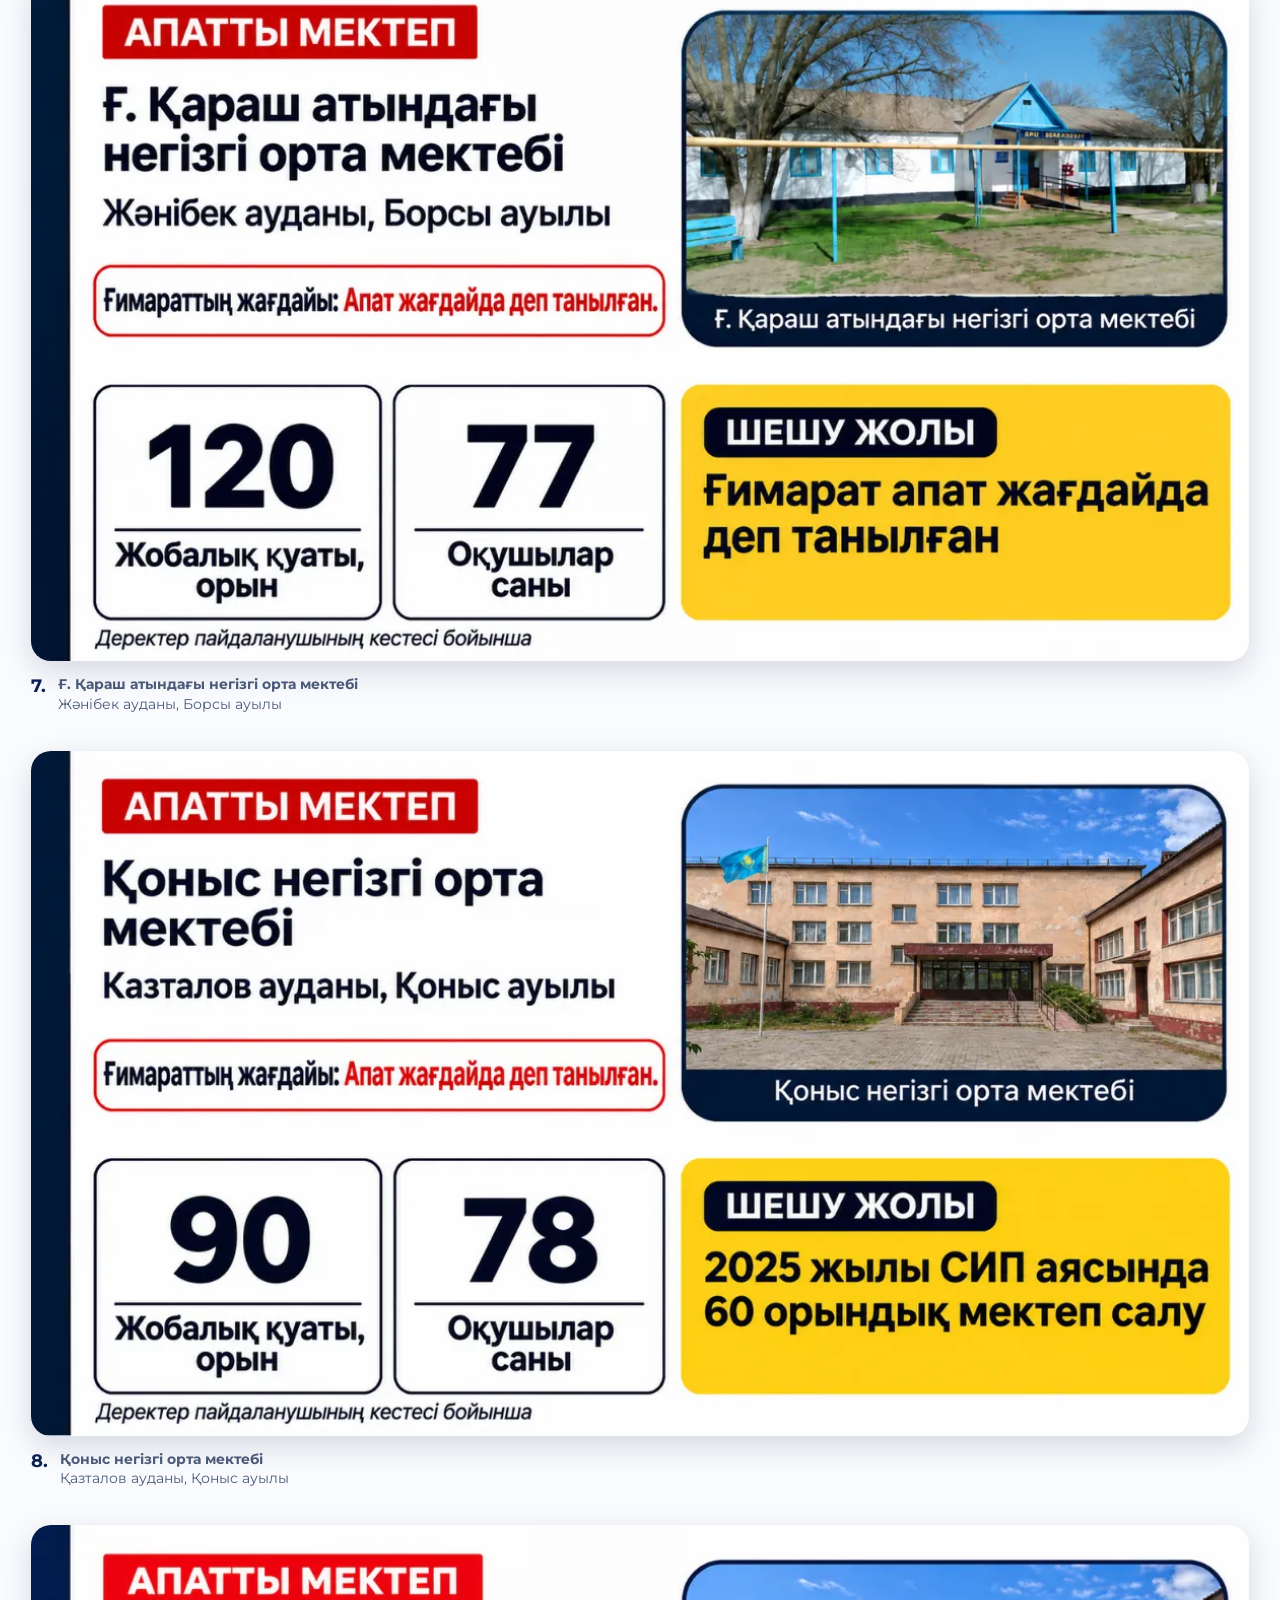
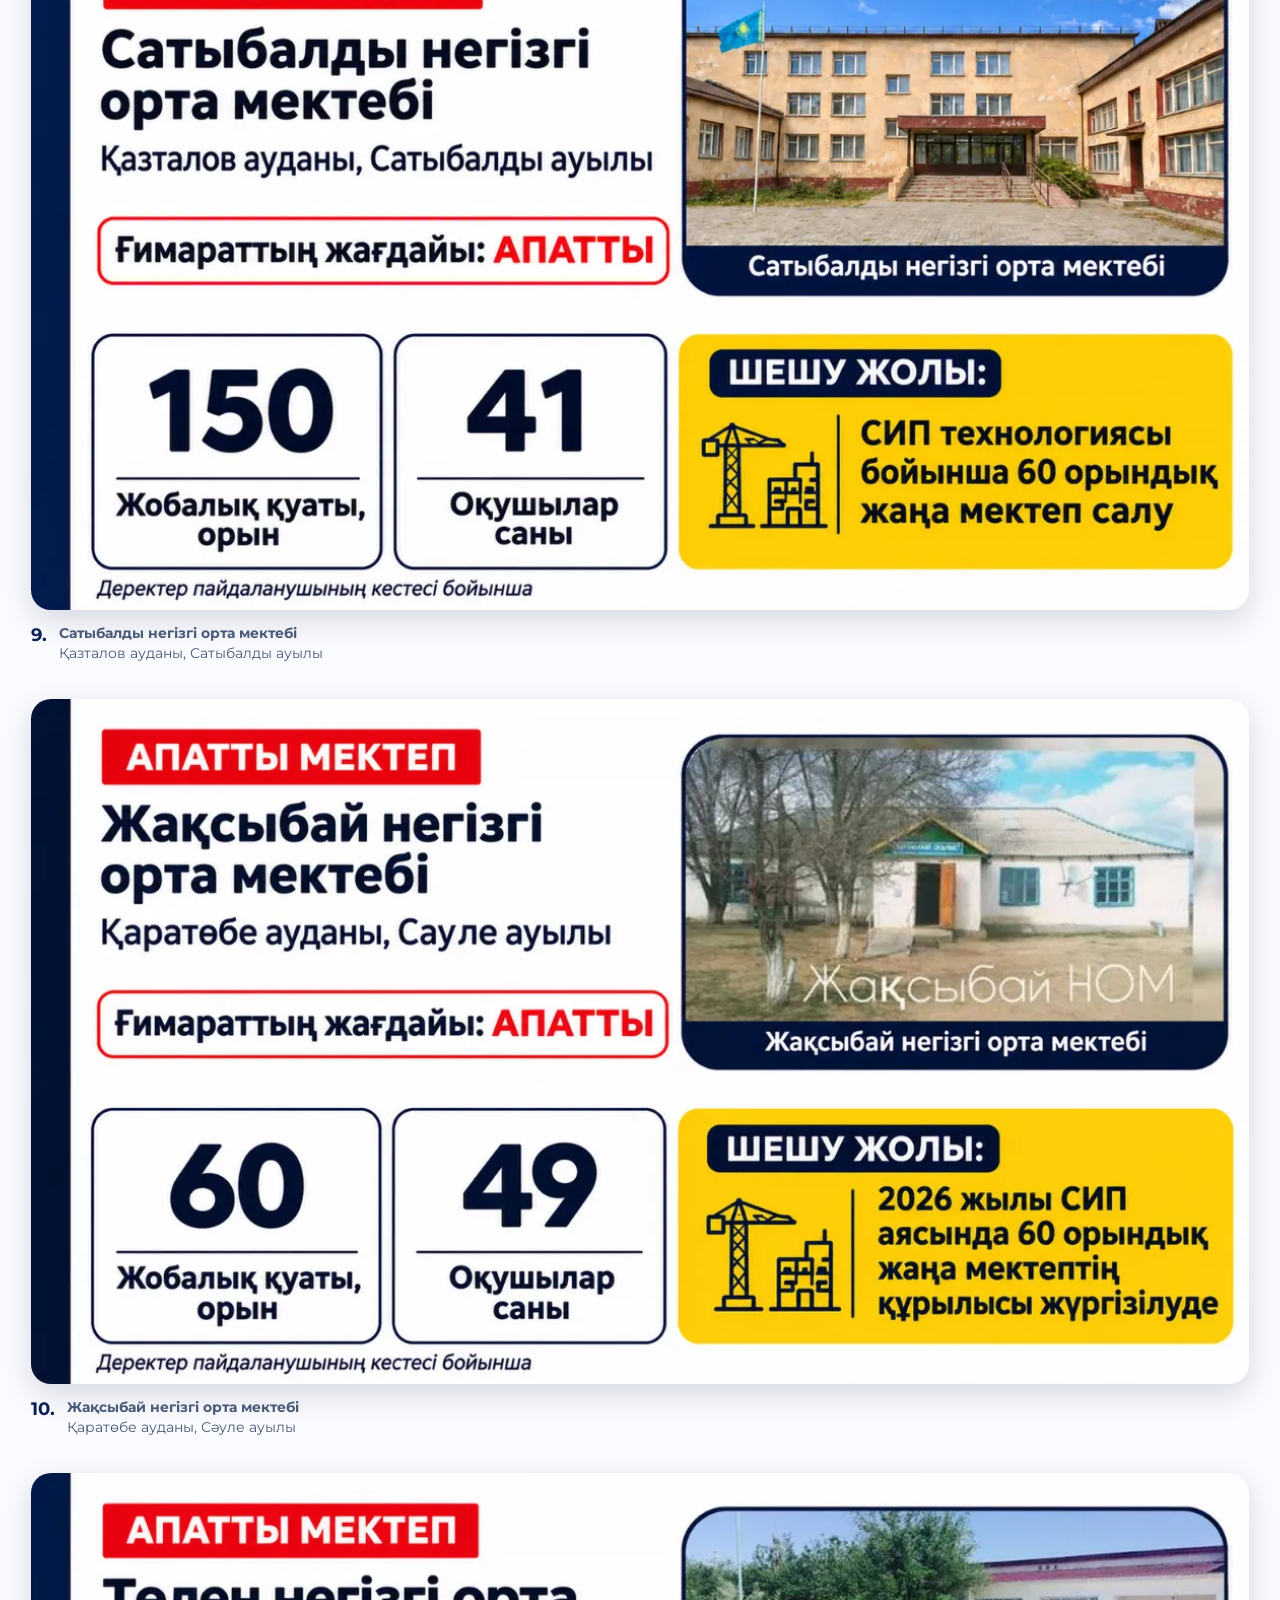
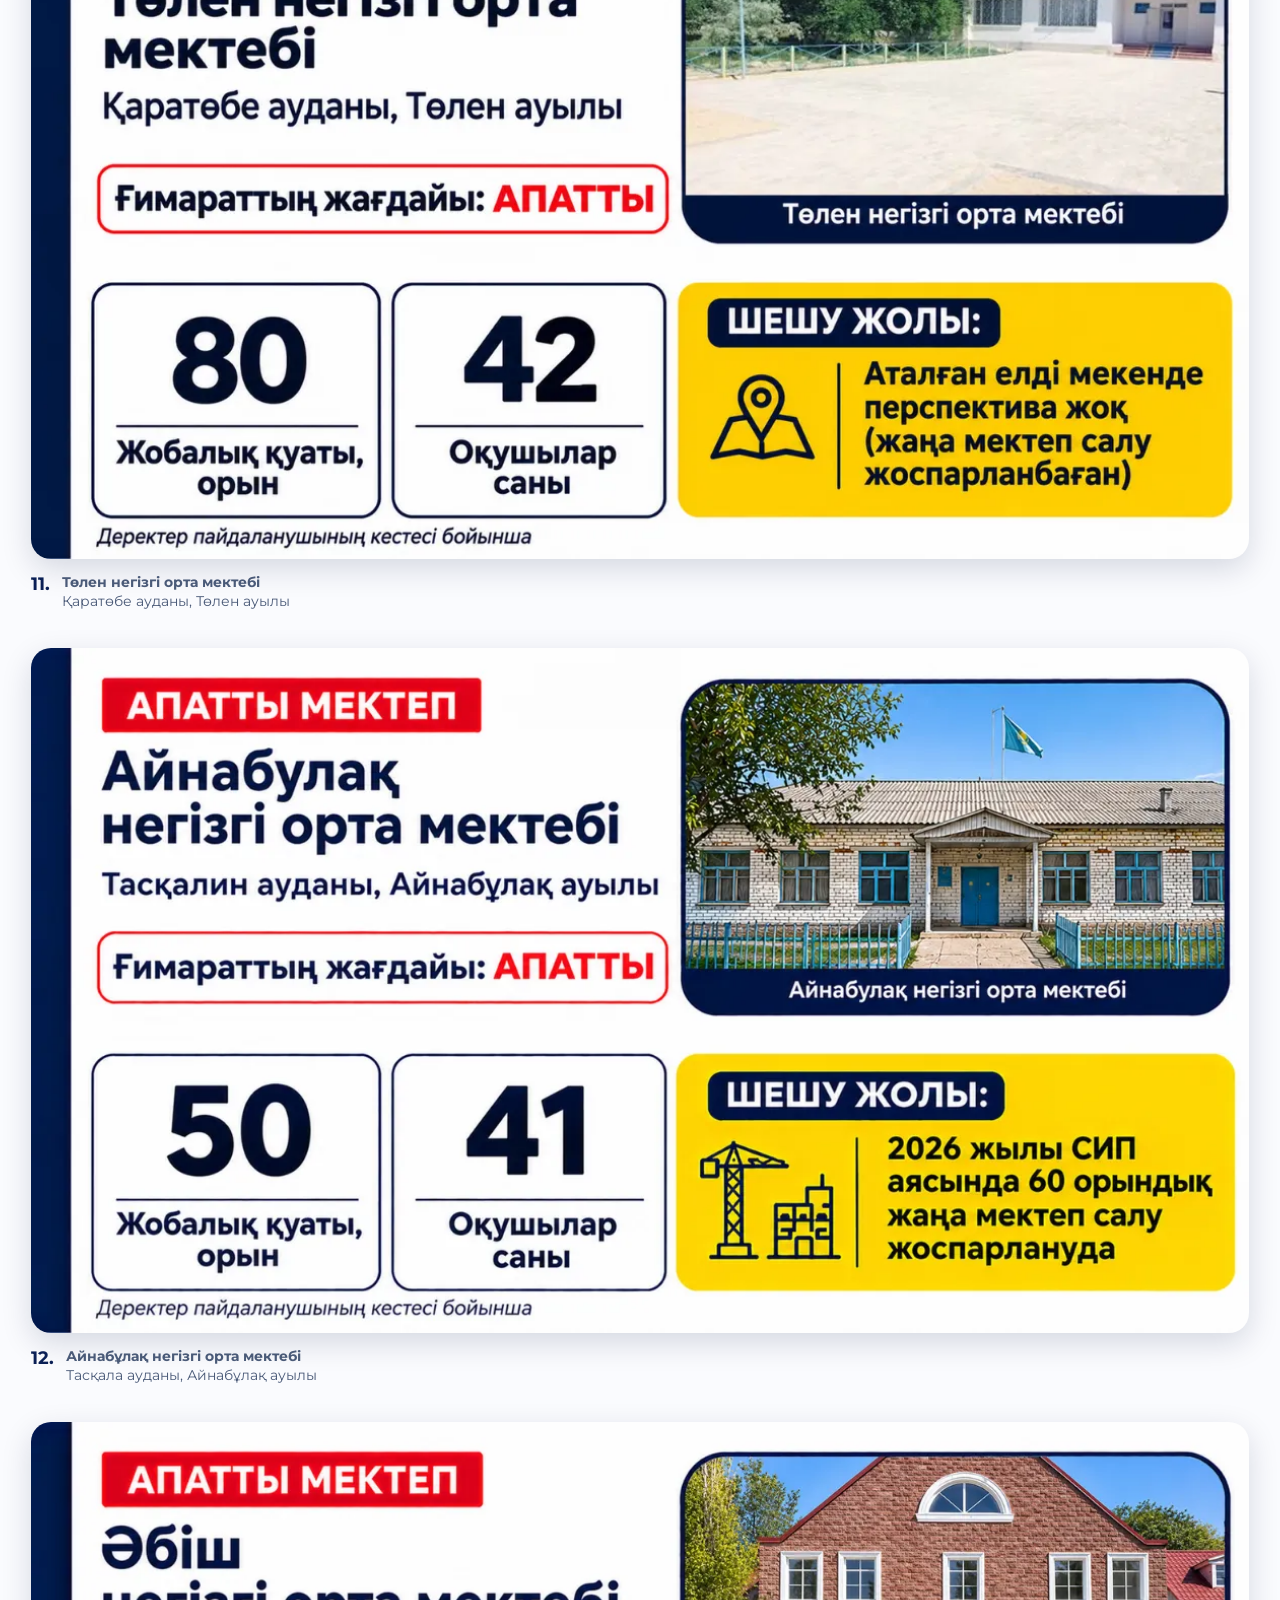
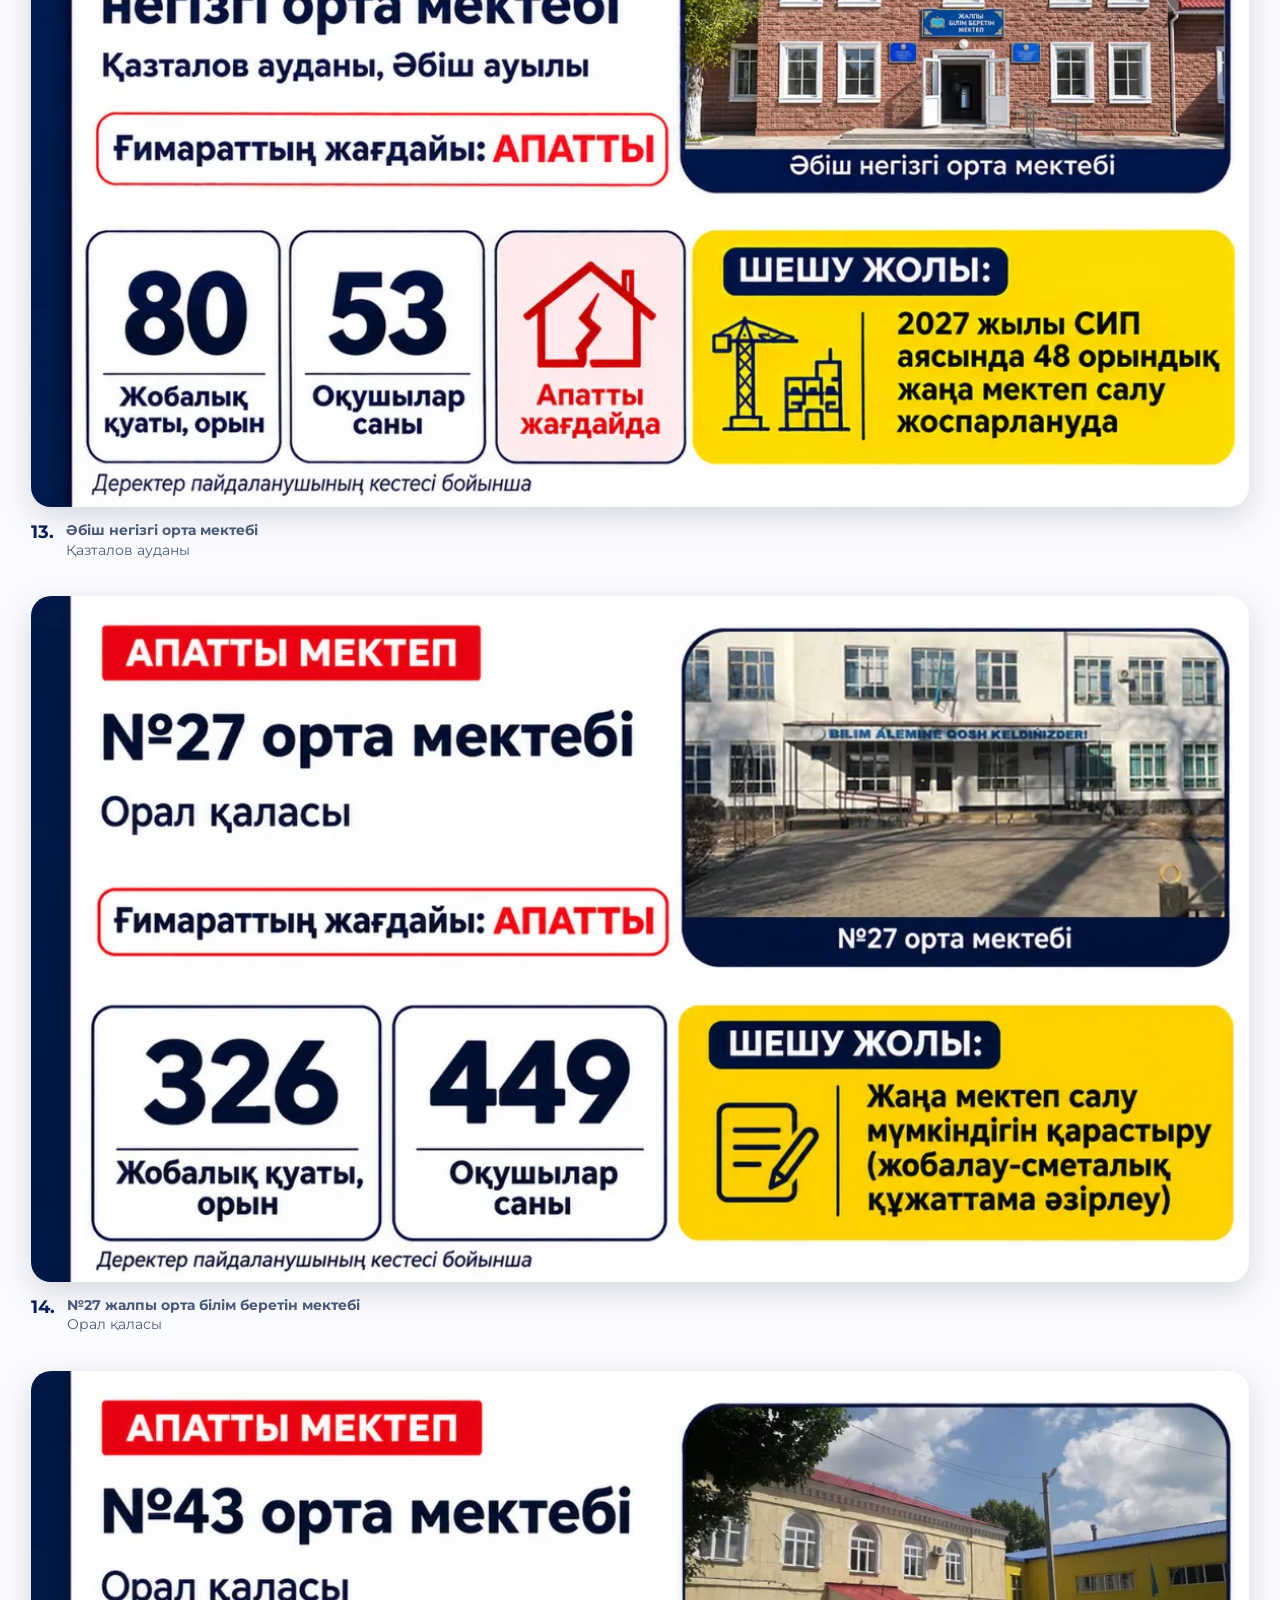
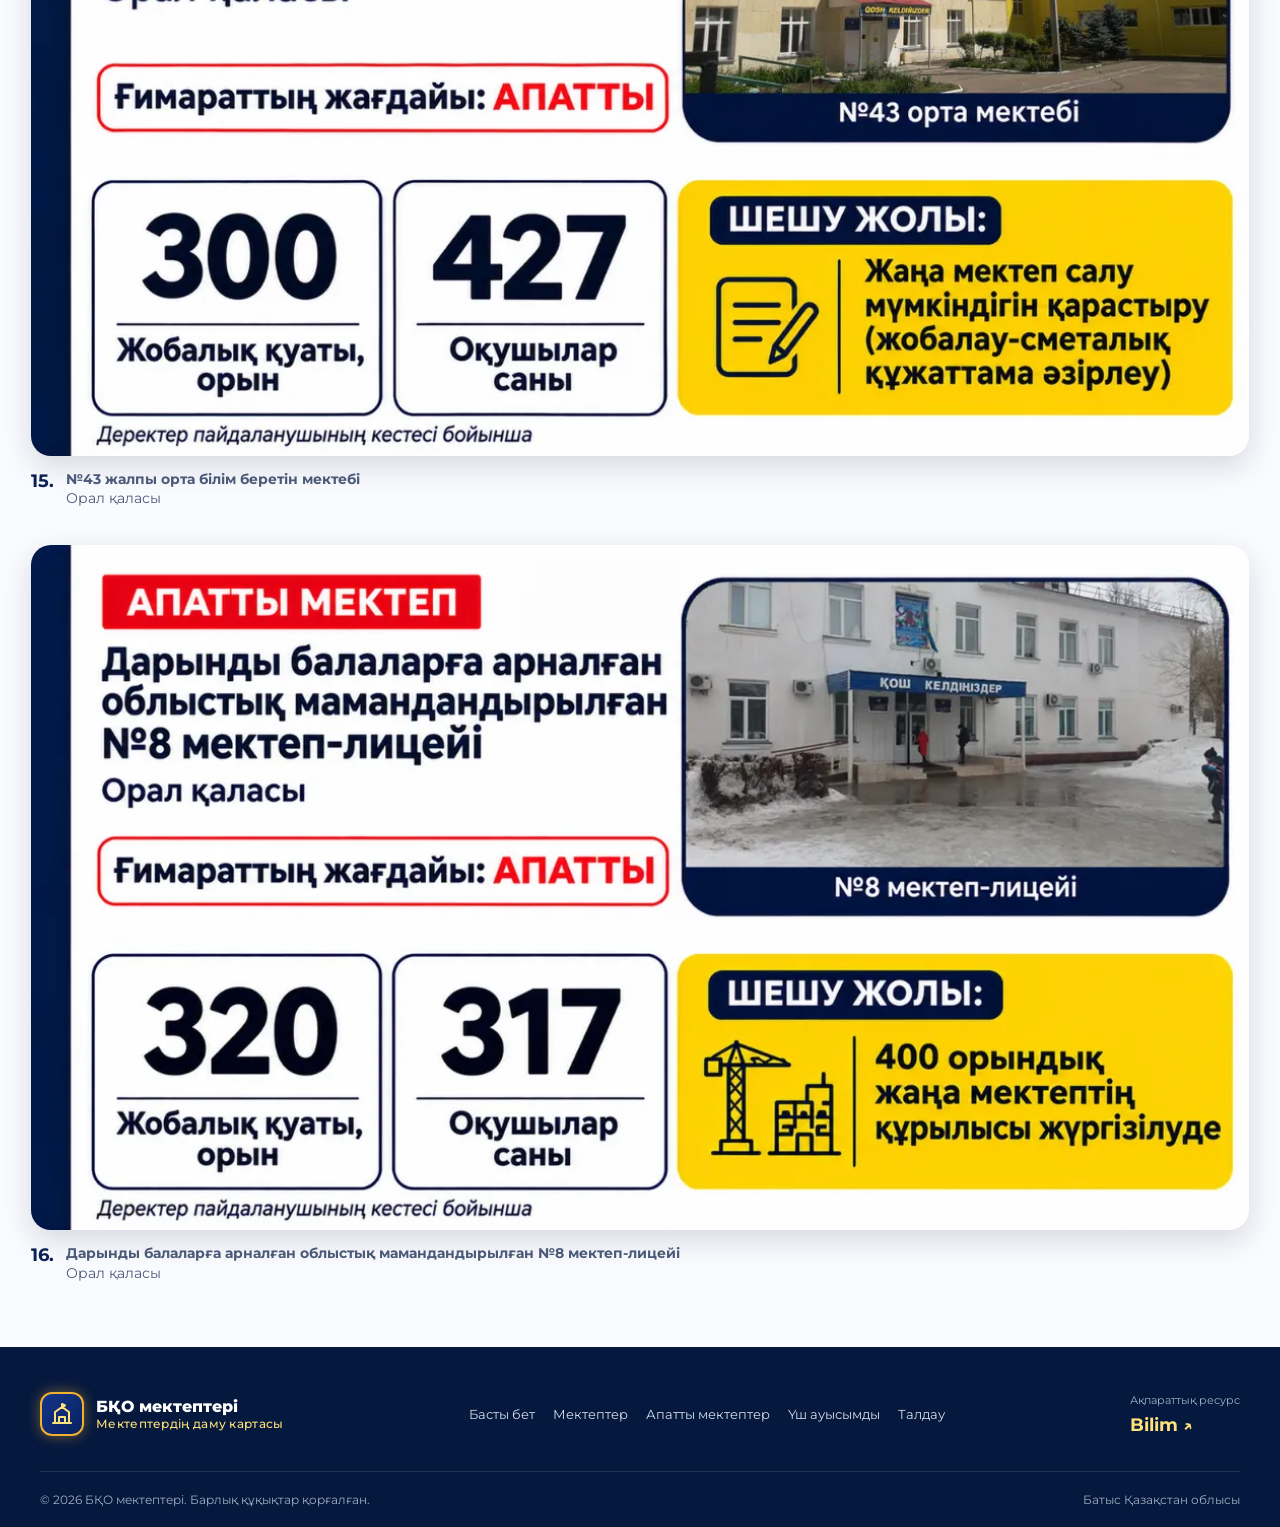
==== commit 0126180f: "fix/size-image" ====
--- a/emergency-schools.html
+++ b/emergency-schools.html
@@ -14,7 +14,7 @@
     <link rel="stylesheet" href="/styles/schools.css">
     <link rel="stylesheet" href="/styles/year-block.css">
     <link rel="stylesheet" href="/styles/adaptive.css">
-    <link rel="shortcut icon" href="./images/icon.ico" type="image/x-icon">
+    <link rel="shortcut icon" href="./images/icon.webp" type="image/x-icon">
     <style>
         .header {
             background-color: rgba(6, 20, 58, .92);
@@ -516,7 +516,7 @@
                             2024 жыл
                         </span>
                         <div class="ycard__photo">
-                            <img src="./images/cards/work.png" alt="первая картина">
+                            <img src="./images/cards/work.webp" alt="первая картина">
                         </div>
                         <div class="ycard__body">
                             <strong class="ycard__num" id="cnt2024">16</strong>
@@ -530,7 +530,7 @@
                             2025 жыл
                         </span>
                         <div class="ycard__photo">
-                            <img src="./images/cards/work.png" alt="первая картина">
+                            <img src="./images/cards/work.webp" alt="первая картина">
                         </div>
                         <div class="ycard__body">
                             <strong class="ycard__num" id="cnt2025">8</strong>
@@ -544,7 +544,7 @@
                             2026 жыл
                         </span>
                         <div class="ycard__photo">
-                            <img src="./images/cards/work.png" alt="первая картина">
+                            <img src="./images/cards/work.webp" alt="первая картина">
                         </div>
                         <div class="ycard__body">
                             <strong class="ycard__num" id="cnt2026">5</strong>
@@ -1525,9 +1525,9 @@
                 <nav class="footer__nav">
                     <a href="/">Басты бет</a>
                     <a href="./schools.html">Мектептер</a>
-                    <a href="/#emergency">Апатты мектептер</a>
-                    <a href="/#shifts">Үш ауысымды</a>
-                    <a href="/#analysis">Талдау</a>
+                    <a href="./emergency-schools.html">Апатты мектептер</a>
+                    <a href="./shifts.html">Үш ауысымды</a>
+                    <a href="./result.html">Талдау</a>
                 </nav>
 
                 <!-- Bilim -->
@@ -1563,39 +1563,39 @@
             // Каждый год — СВОЙ список школ. Картинки: images/schools/<год>/<номер>.png
             var YEARS = {
                 2024: [
-                    s('Жаңажол жалпы орта білім беретін мектебі', ['Ақжайық ауданы', 'Жаңажол ауылы'], './images/danger/2024/1.png'),
-                    s('Кеңтүбек жалпы білім беретін мектебі', ['Бөрлі ауданы', 'Кеңтүбек ауылы'], './images/danger/2024/2.png'),
-                    s('№1 жалпы орта білім беретін мектебі', ['Бөрлі ауданы', 'Ақсай қаласы'], './images/danger/2024/3.png'),
-                    s('Пугачев мектеп-бөбекжай-балабақша кешені', ['Бөрлі ауданы', 'Пугачев ауылы'], './images/danger/2024/4.png'),
-                    s('А. Оразбаева атындағы негізгі орта мектебі', ['Жәнібек ауданы', 'Жәнібек ауылы'], './images/danger/2024/5.png'),
-                    s('Тегісшіл негізгі орта мектебі', ['Жәнібек ауданы', 'Тегісшіл ауылы'], './images/danger/2024/6.png'),
-                    s('Ғ. Қараш атындағы негізгі орта мектебі', ['Жәнібек ауданы', 'Борсы ауылы'], './images/danger/2024/7.png'),
-                    s('Қоныс негізгі орта мектебі', ['Қазталов ауданы', 'Қоныс ауылы'], './images/danger/2024/8.png'),
-                    s('Сатыбалды негізгі орта мектебі', ['Қазталов ауданы', 'Сатыбалды ауылы'], './images/danger/2024/9.png'),
-                    s('Жақсыбай негізгі орта мектебі', ['Қаратөбе ауданы', 'Сәуле ауылы'], './images/danger/2024/10.png'),
-                    s('Төлен негізгі орта мектебі', ['Қаратөбе ауданы', 'Төлен ауылы'], './images/danger/2024/11.png'),
-                    s('Айнабұлақ негізгі орта мектебі', ['Тасқала ауданы', 'Айнабұлақ ауылы'], './images/danger/2024/12.png'),
-                    s('Әбіш негізгі орта мектебі', ['Қазталов ауданы'], './images/danger/2024/13.png'),
-                    s('№27 жалпы орта білім беретін мектебі', ['Орал қаласы'], './images/danger/2024/14.png'),
-                    s('№43 жалпы орта білім беретін мектебі', ['Орал қаласы'], './images/danger/2024/15.png'),
-                    s('Дарынды балаларға арналған облыстық мамандандырылған №8 мектеп-лицейі', ['Орал қаласы'], './images/danger/2024/16.png')
+                    s('Жаңажол жалпы орта білім беретін мектебі', ['Ақжайық ауданы', 'Жаңажол ауылы'], './images/danger/2024/1.webp'),
+                    s('Кеңтүбек жалпы білім беретін мектебі', ['Бөрлі ауданы', 'Кеңтүбек ауылы'], './images/danger/2024/2.webp'),
+                    s('№1 жалпы орта білім беретін мектебі', ['Бөрлі ауданы', 'Ақсай қаласы'], './images/danger/2024/3.webp'),
+                    s('Пугачев мектеп-бөбекжай-балабақша кешені', ['Бөрлі ауданы', 'Пугачев ауылы'], './images/danger/2024/4.webp'),
+                    s('А. Оразбаева атындағы негізгі орта мектебі', ['Жәнібек ауданы', 'Жәнібек ауылы'], './images/danger/2024/5.webp'),
+                    s('Тегісшіл негізгі орта мектебі', ['Жәнібек ауданы', 'Тегісшіл ауылы'], './images/danger/2024/6.webp'),
+                    s('Ғ. Қараш атындағы негізгі орта мектебі', ['Жәнібек ауданы', 'Борсы ауылы'], './images/danger/2024/7.webp'),
+                    s('Қоныс негізгі орта мектебі', ['Қазталов ауданы', 'Қоныс ауылы'], './images/danger/2024/8.webp'),
+                    s('Сатыбалды негізгі орта мектебі', ['Қазталов ауданы', 'Сатыбалды ауылы'], './images/danger/2024/9.webp'),
+                    s('Жақсыбай негізгі орта мектебі', ['Қаратөбе ауданы', 'Сәуле ауылы'], './images/danger/2024/10.webp'),
+                    s('Төлен негізгі орта мектебі', ['Қаратөбе ауданы', 'Төлен ауылы'], './images/danger/2024/11.webp'),
+                    s('Айнабұлақ негізгі орта мектебі', ['Тасқала ауданы', 'Айнабұлақ ауылы'], './images/danger/2024/12.webp'),
+                    s('Әбіш негізгі орта мектебі', ['Қазталов ауданы'], './images/danger/2024/13.webp'),
+                    s('№27 жалпы орта білім беретін мектебі', ['Орал қаласы'], './images/danger/2024/14.webp'),
+                    s('№43 жалпы орта білім беретін мектебі', ['Орал қаласы'], './images/danger/2024/15.webp'),
+                    s('Дарынды балаларға арналған облыстық мамандандырылған №8 мектеп-лицейі', ['Орал қаласы'], './images/danger/2024/16.webp')
                 ],
                 2025: [
-                    s('Жаңажол жалпы орта білім беретін мектебі', ['Ақжайық ауданы', 'Жаңажол ауылы'], './images/danger/2025/1.png'),
-                    s('Кеңтүбек жалпы білім беретін мектебі', ['Бөрлі ауданы', 'Кеңтүбек ауылы'], './images/danger/2025/2.png'),
-                    s('Пугачев мектеп-бөбекжай-балабақша кешені', ['Бөрлі ауданы', 'Пугачево ауылы'], './images/danger/2025/3.png'),
-                    s('Тегісшіл негізгі орта мектебі', ['Жәнібек ауданы', 'Тегісшіл ауылы'], './images/danger/2025/4.png'),
-                    s('Әбіш негізгі орта мектебі', ['Қазталов ауданы', 'Әбіш ауылы'], './images/danger/2025/5.png'),
-                    s('Н. Дүйсенғалиев атындағы негізгі орта мектебі', ['Қазталов ауданы', 'Көмекші ауылы'], './images/danger/2025/6.png'),
-                    s('Жақсыбай негізгі орта мектебі', ['Қаратөбе ауданы', 'Сәуле ауылы'], './images/danger/2025/7.png'),
-                    s('Айнабұлақ негізгі жалпы білім беретін мектебі', ['Тасқала ауданы', 'Айнабұлақ ауылы'], './images/danger/2025/8.png')
+                    s('Жаңажол жалпы орта білім беретін мектебі', ['Ақжайық ауданы', 'Жаңажол ауылы'], './images/danger/2025/1.webp'),
+                    s('Кеңтүбек жалпы білім беретін мектебі', ['Бөрлі ауданы', 'Кеңтүбек ауылы'], './images/danger/2025/2.webp'),
+                    s('Пугачев мектеп-бөбекжай-балабақша кешені', ['Бөрлі ауданы', 'Пугачево ауылы'], './images/danger/2025/3.webp'),
+                    s('Тегісшіл негізгі орта мектебі', ['Жәнібек ауданы', 'Тегісшіл ауылы'], './images/danger/2025/4.webp'),
+                    s('Әбіш негізгі орта мектебі', ['Қазталов ауданы', 'Әбіш ауылы'], './images/danger/2025/5.webp'),
+                    s('Н. Дүйсенғалиев атындағы негізгі орта мектебі', ['Қазталов ауданы', 'Көмекші ауылы'], './images/danger/2025/6.webp'),
+                    s('Жақсыбай негізгі орта мектебі', ['Қаратөбе ауданы', 'Сәуле ауылы'], './images/danger/2025/7.webp'),
+                    s('Айнабұлақ негізгі жалпы білім беретін мектебі', ['Тасқала ауданы', 'Айнабұлақ ауылы'], './images/danger/2025/8.webp')
                 ],
                 2026: [
-                    s('Жаңажол жалпы орта білім беретін мектебі', ['Ақжайық ауданы', 'Жаңажол ауылы'], './images/danger/2026/1.png'),
-                    s('Кеңтүбек жалпы білім беретін мектебі', ['Бөрлі ауданы', 'Кеңтүбек ауылы'], './images/danger/2026/2.png'),
-                    s('Тегісшіл негізгі орта мектебі', ['Жәнібек ауданы', 'Тегісшіл ауылы'], './images/danger/2026/3.png'),
-                    s('Әбіш негізгі орта мектебі', ['Қазталов ауданы', 'Әбіш ауылы'], './images/danger/2026/4.png'),
-                    s('Н. Дүйсенғалиев атындағы негізгі орта мектебі', ['Қазталов ауданы', 'Көмекші ауылы'], './images/danger/2026/5.png')
+                    s('Жаңажол жалпы орта білім беретін мектебі', ['Ақжайық ауданы', 'Жаңажол ауылы'], './images/danger/2026/1.webp'),
+                    s('Кеңтүбек жалпы білім беретін мектебі', ['Бөрлі ауданы', 'Кеңтүбек ауылы'], './images/danger/2026/2.webp'),
+                    s('Тегісшіл негізгі орта мектебі', ['Жәнібек ауданы', 'Тегісшіл ауылы'], './images/danger/2026/3.webp'),
+                    s('Әбіш негізгі орта мектебі', ['Қазталов ауданы', 'Әбіш ауылы'], './images/danger/2026/4.webp'),
+                    s('Н. Дүйсенғалиев атындағы негізгі орта мектебі', ['Қазталов ауданы', 'Көмекші ауылы'], './images/danger/2026/5.webp')
                 ]
             };
 
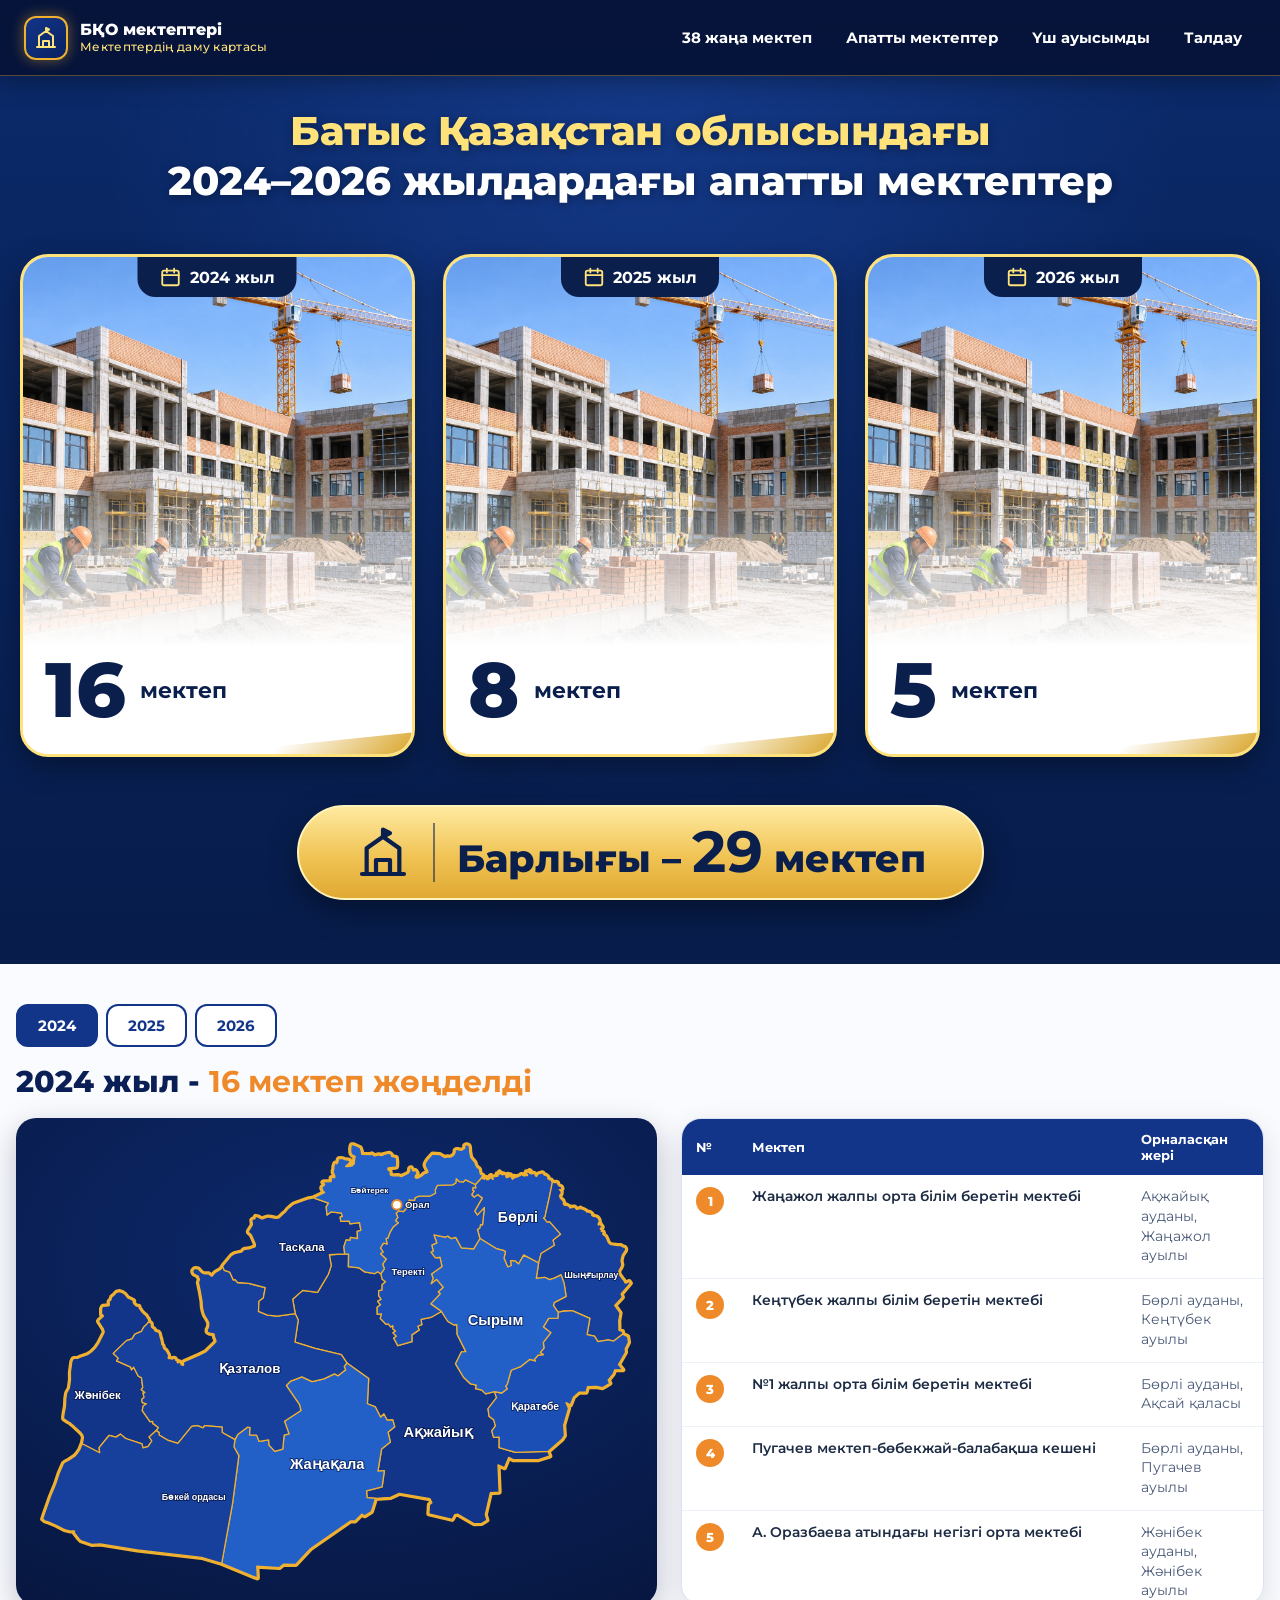
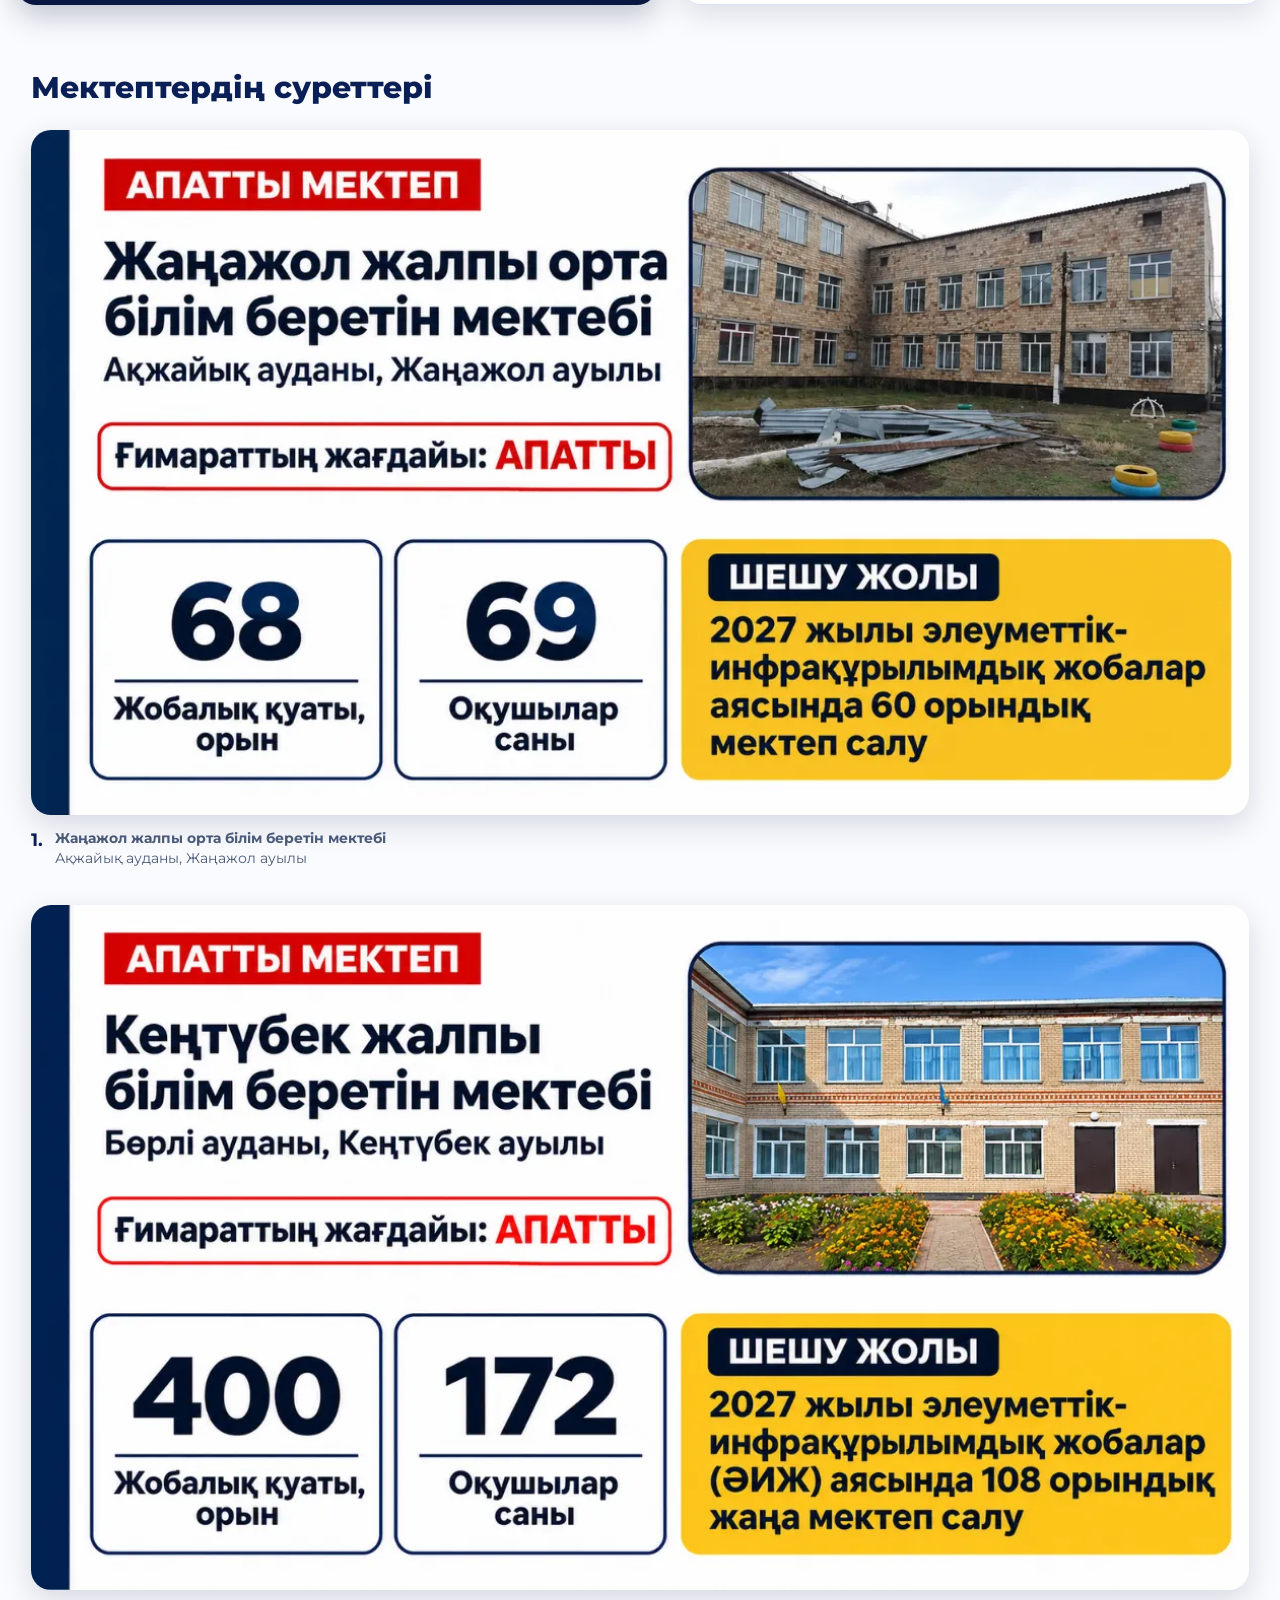
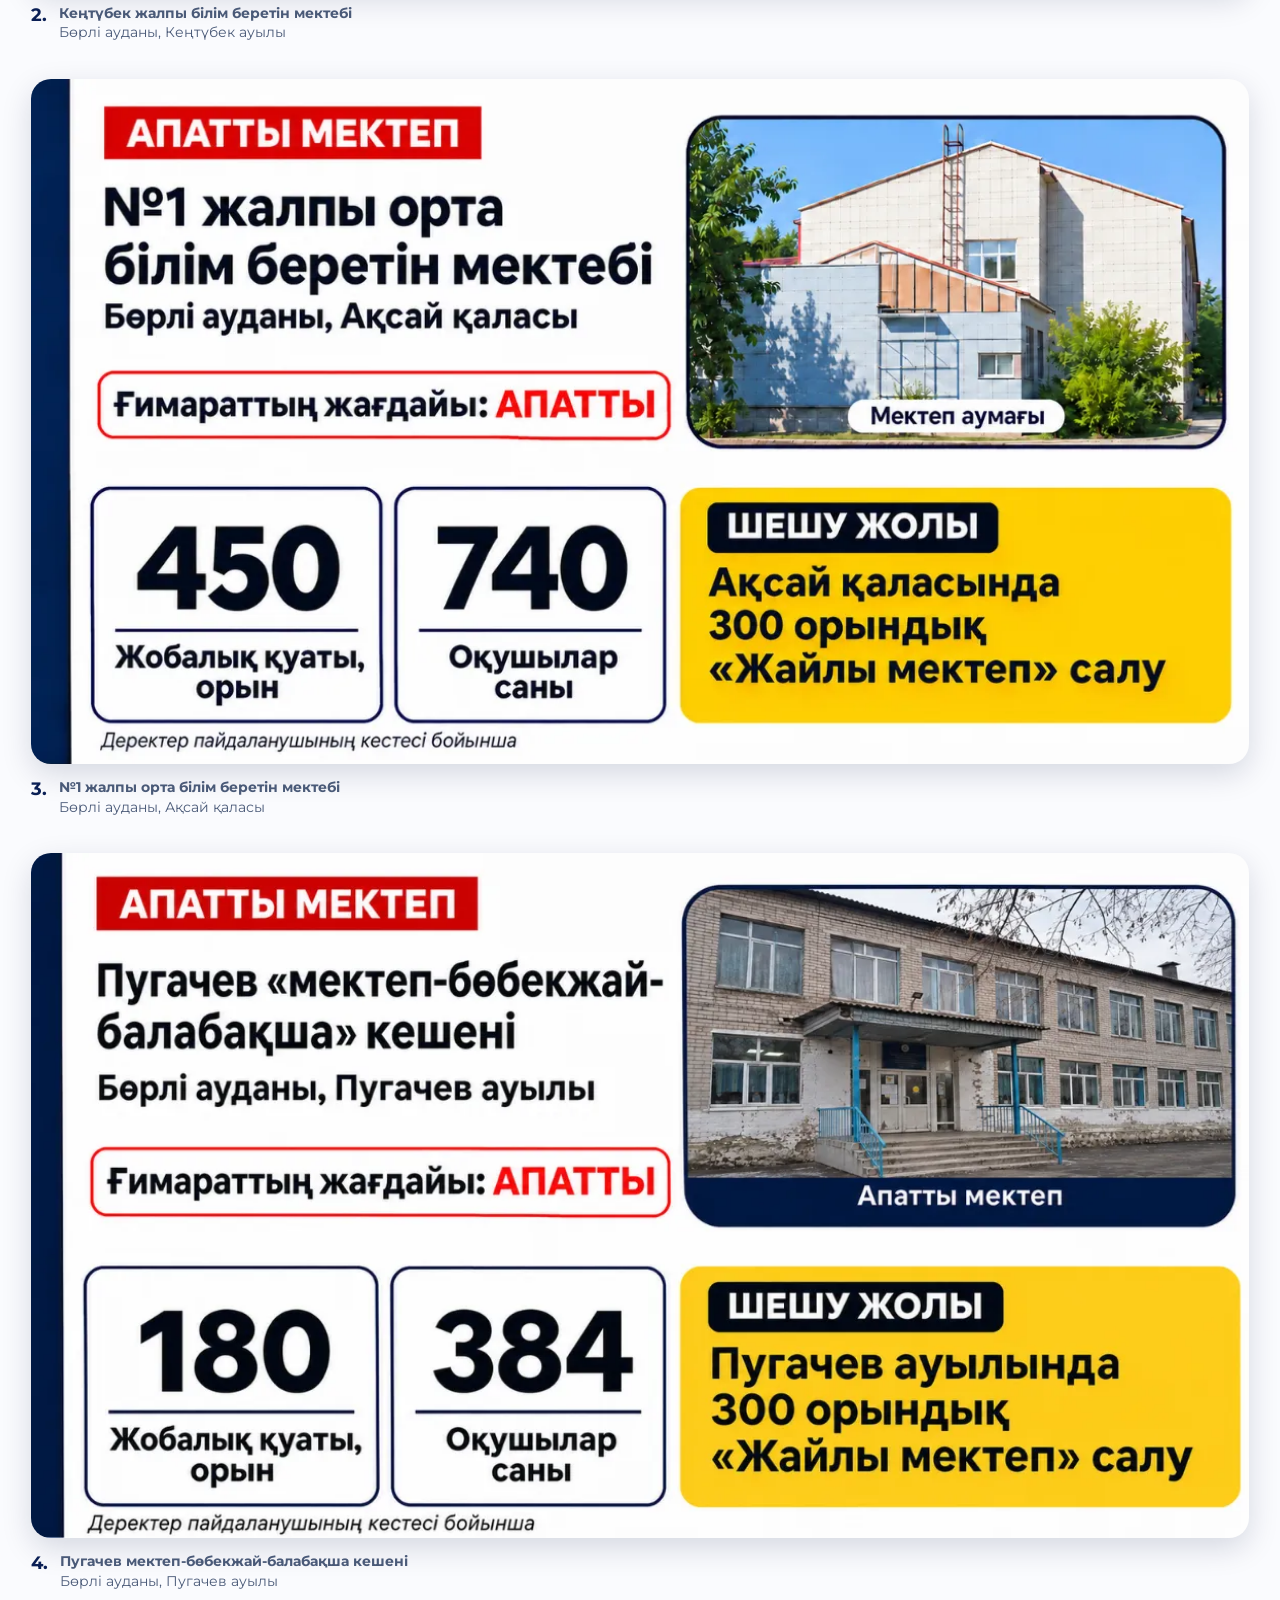
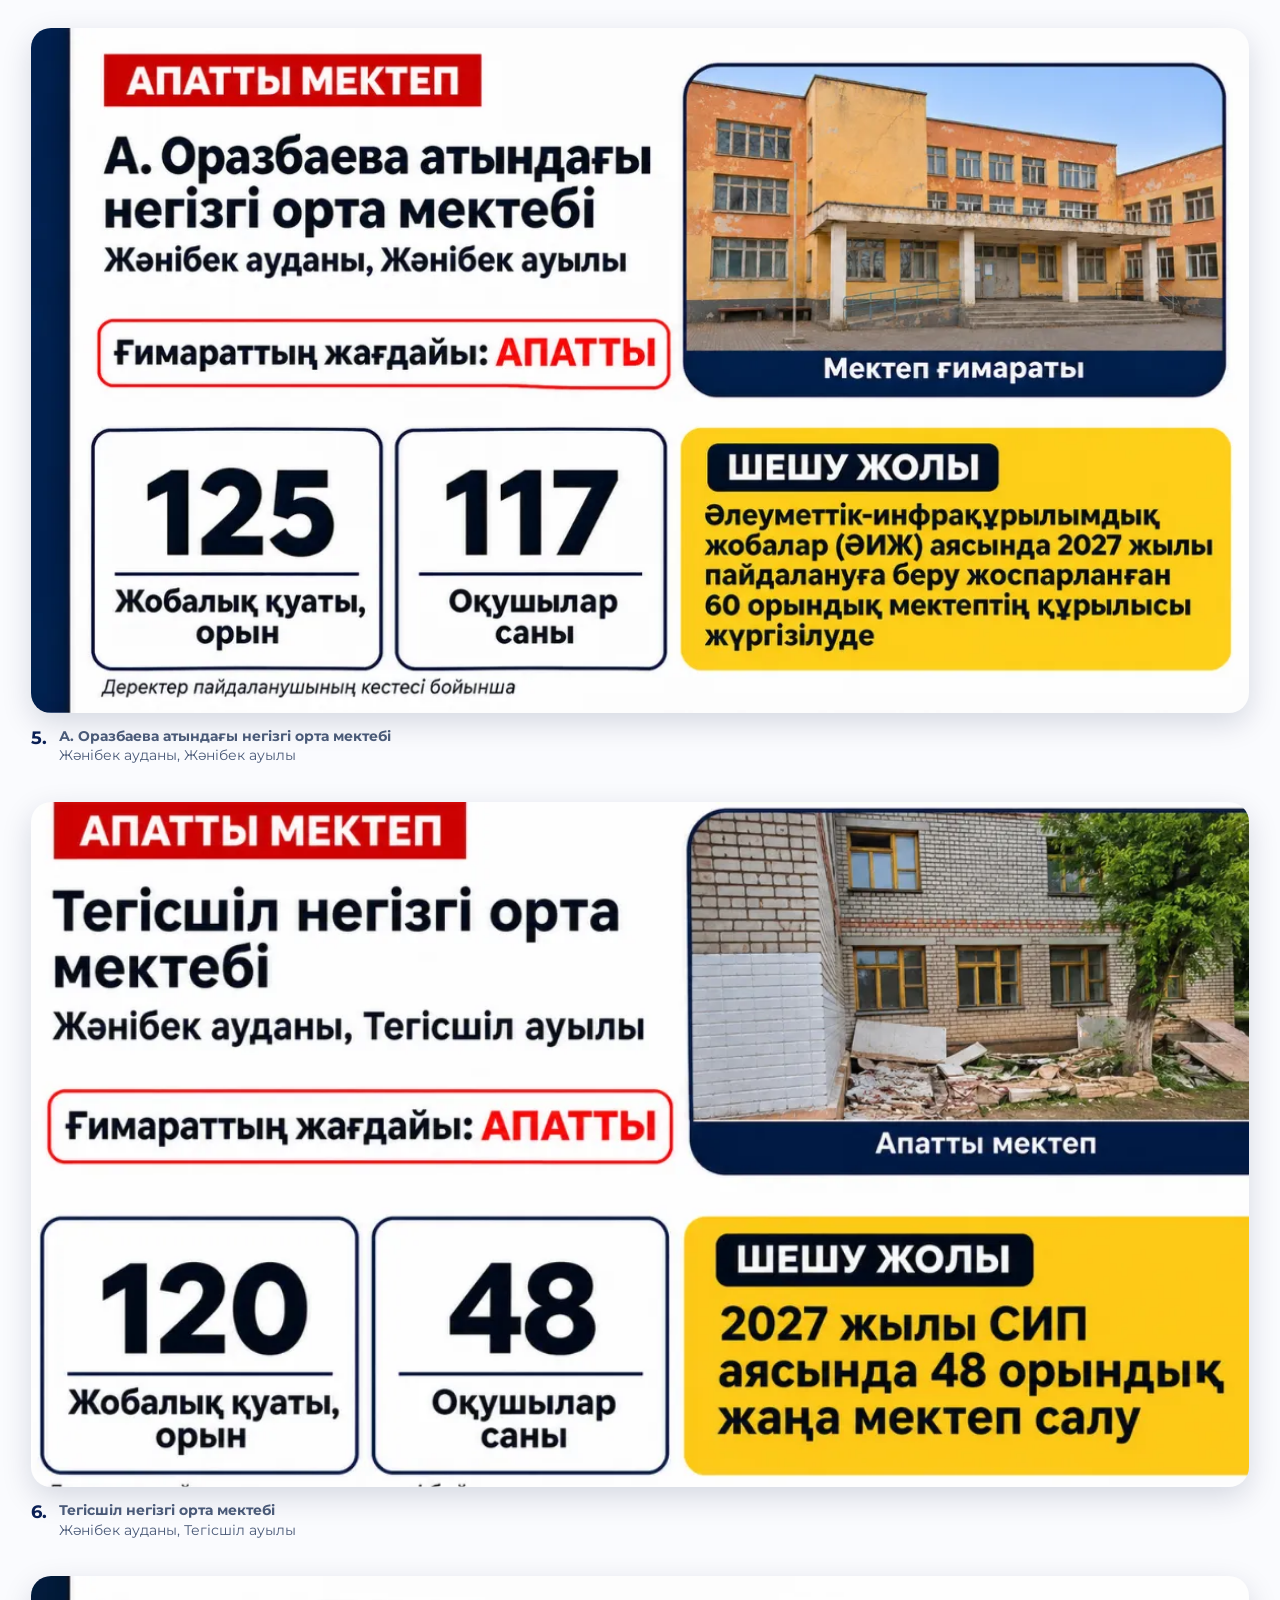
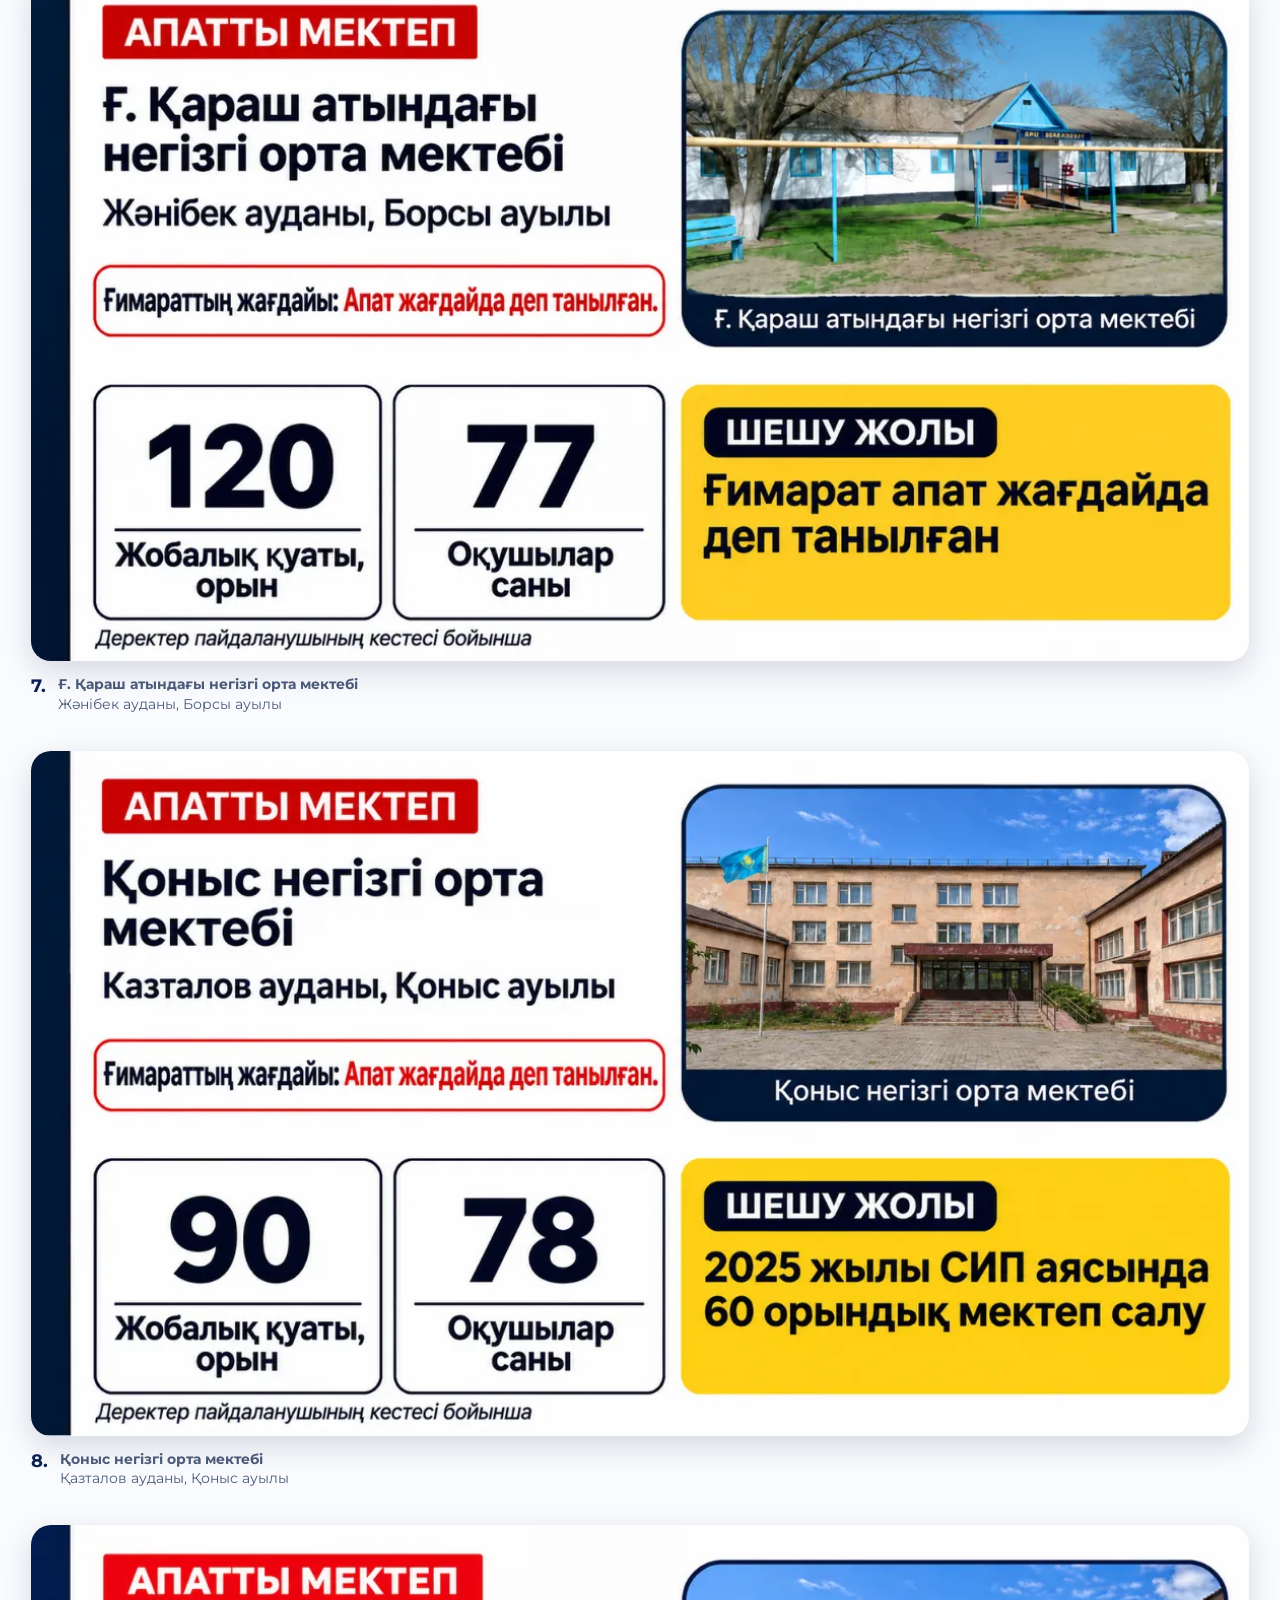
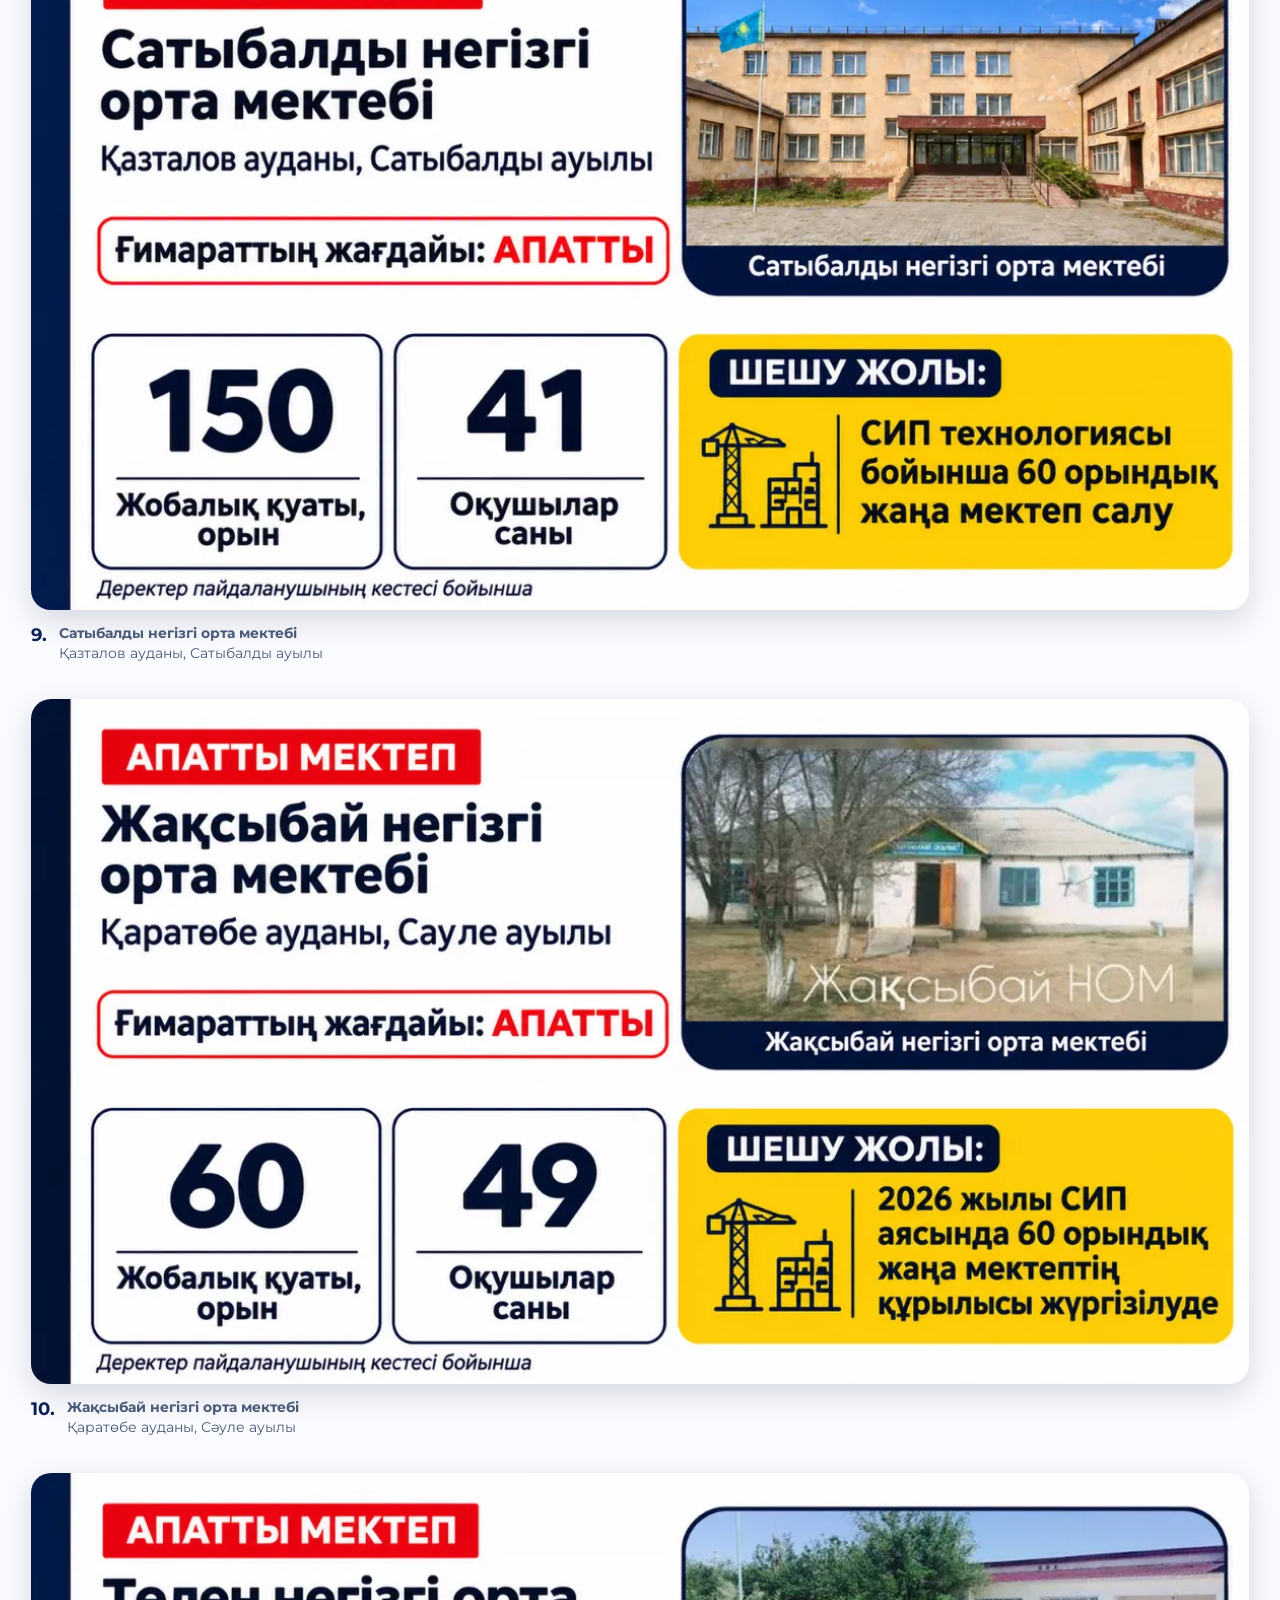
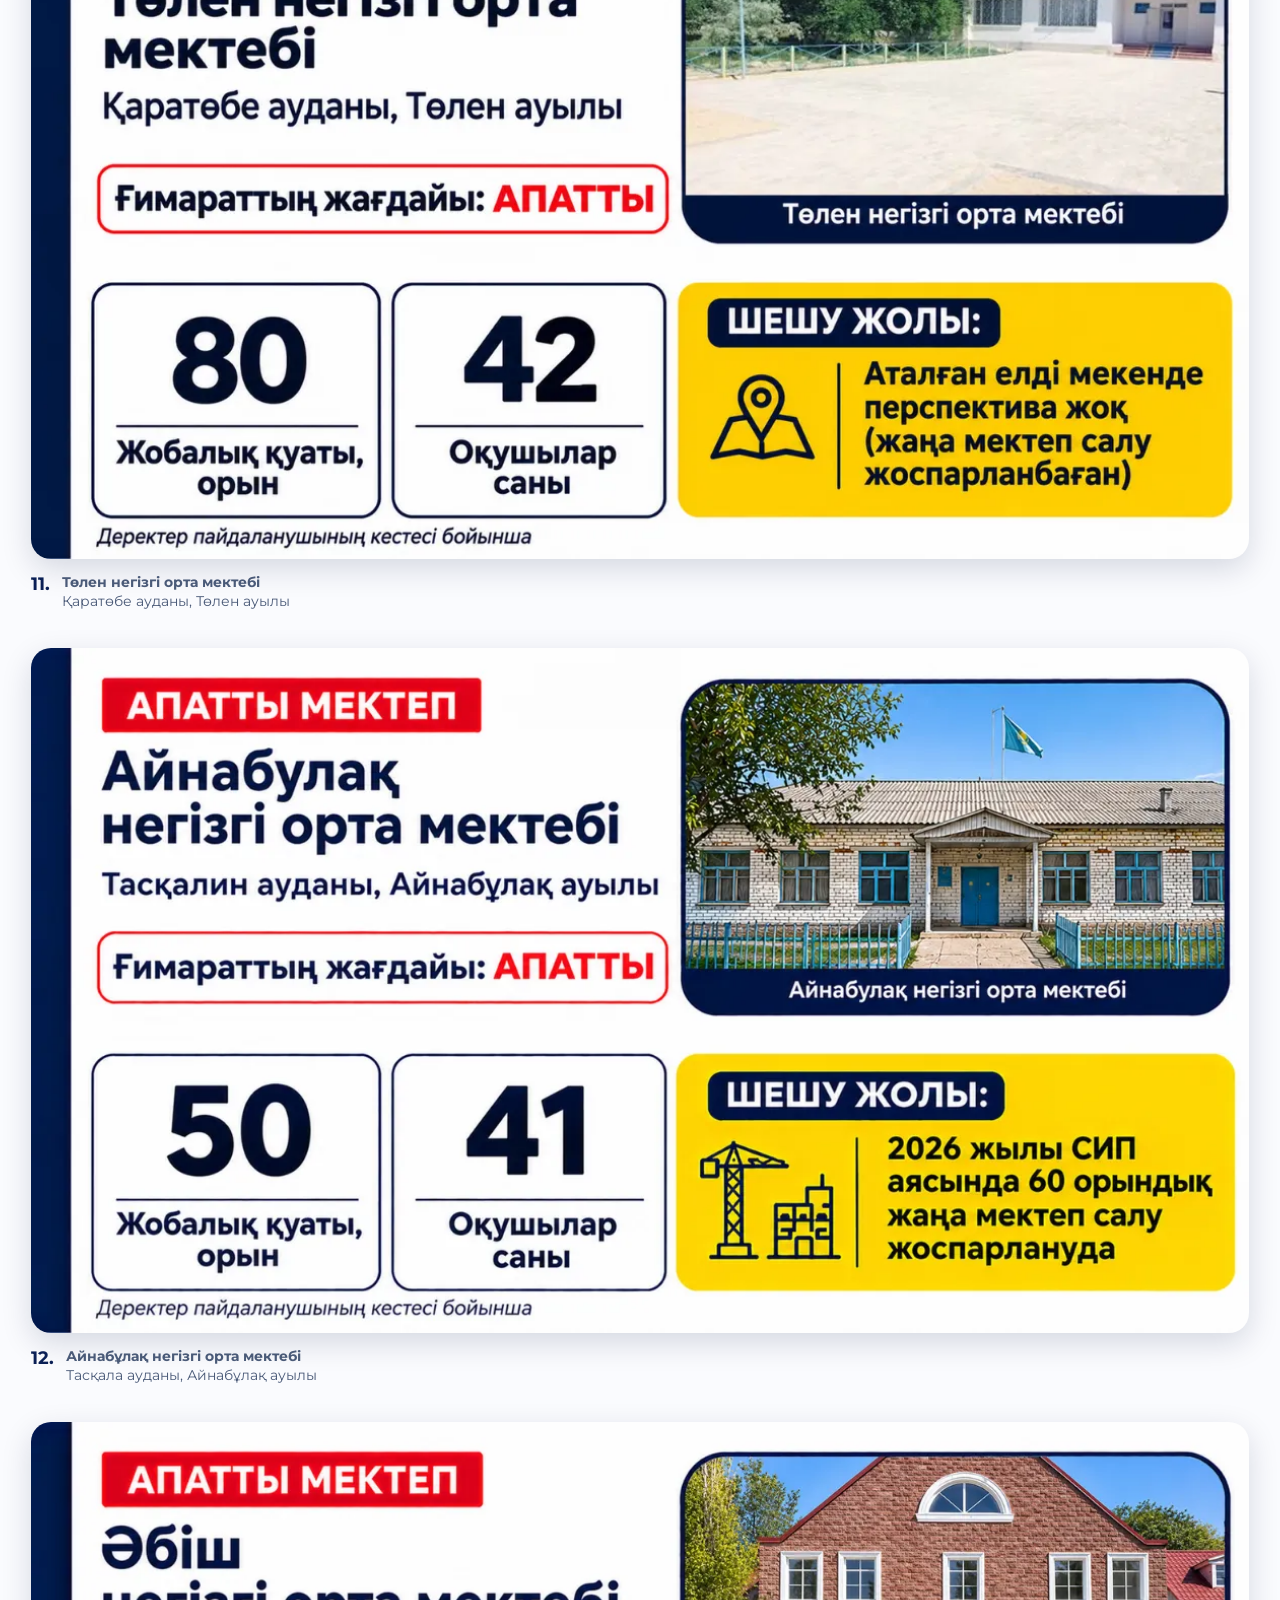
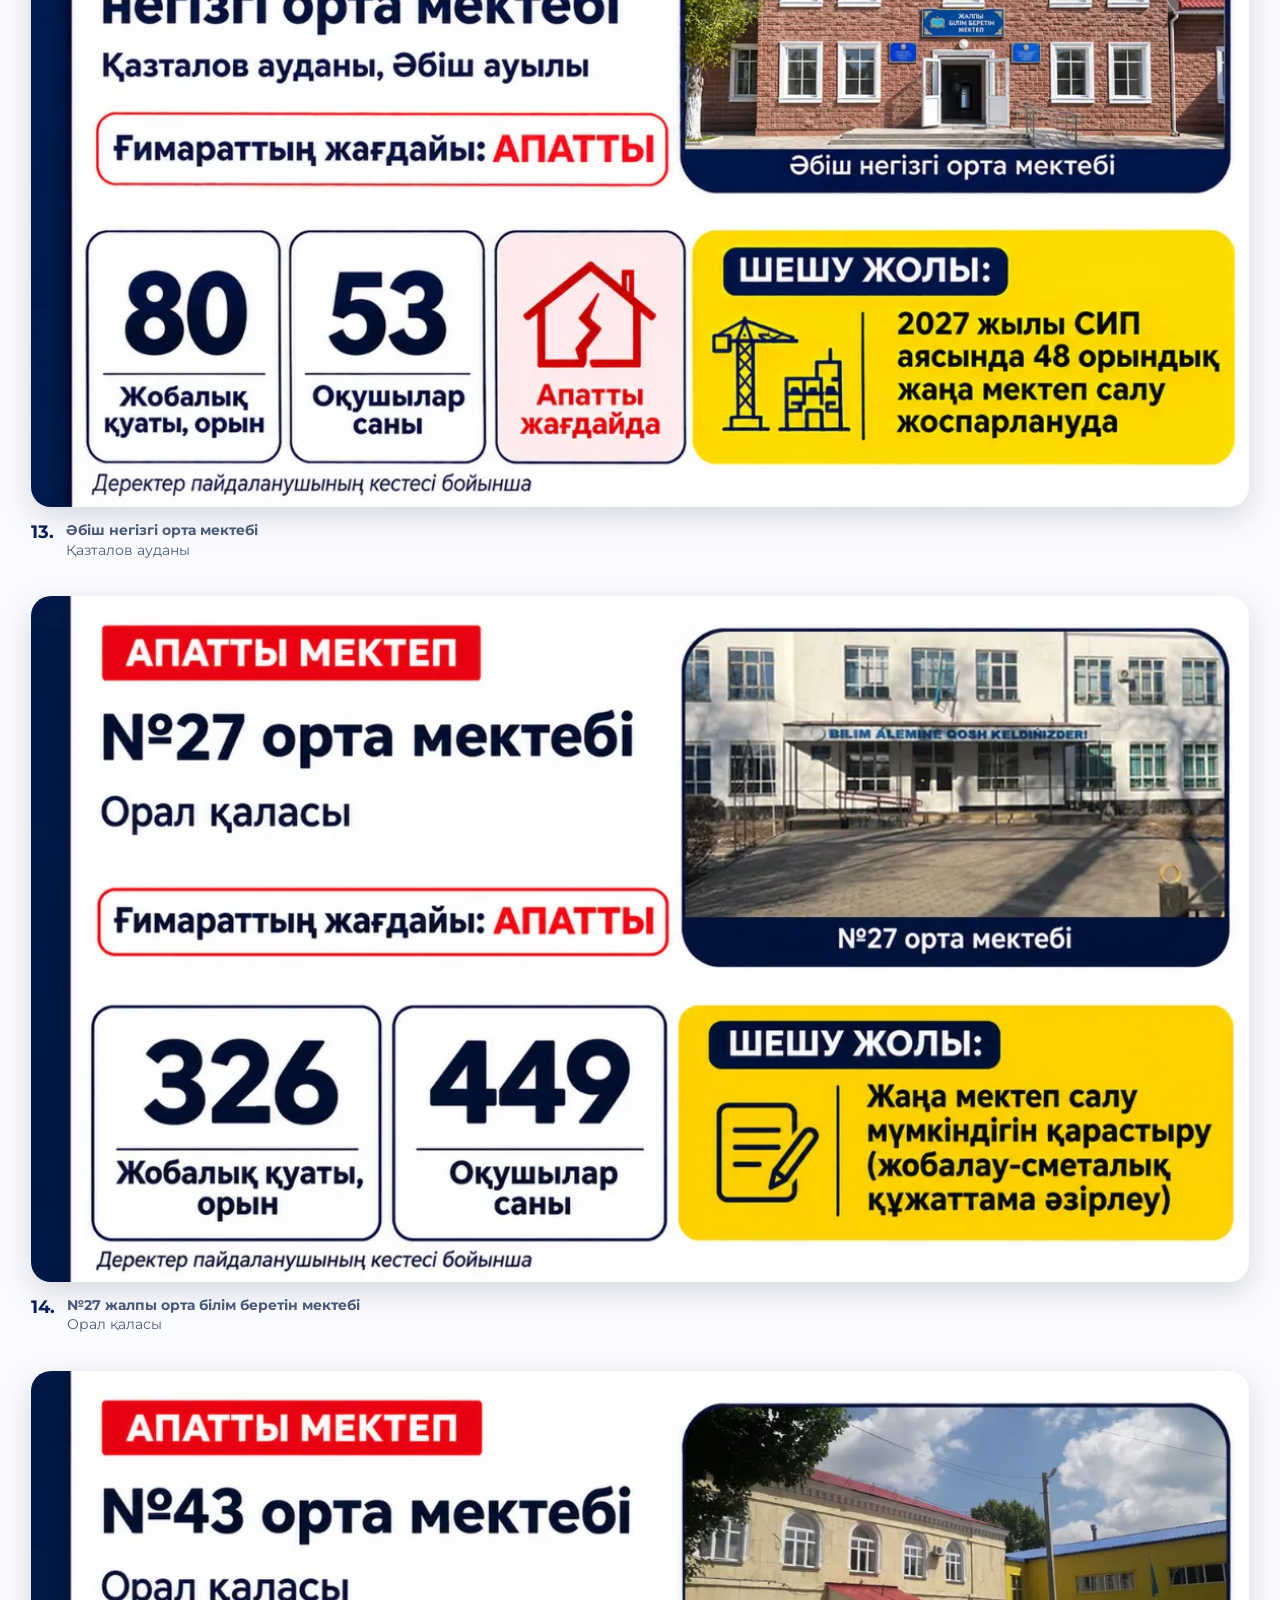
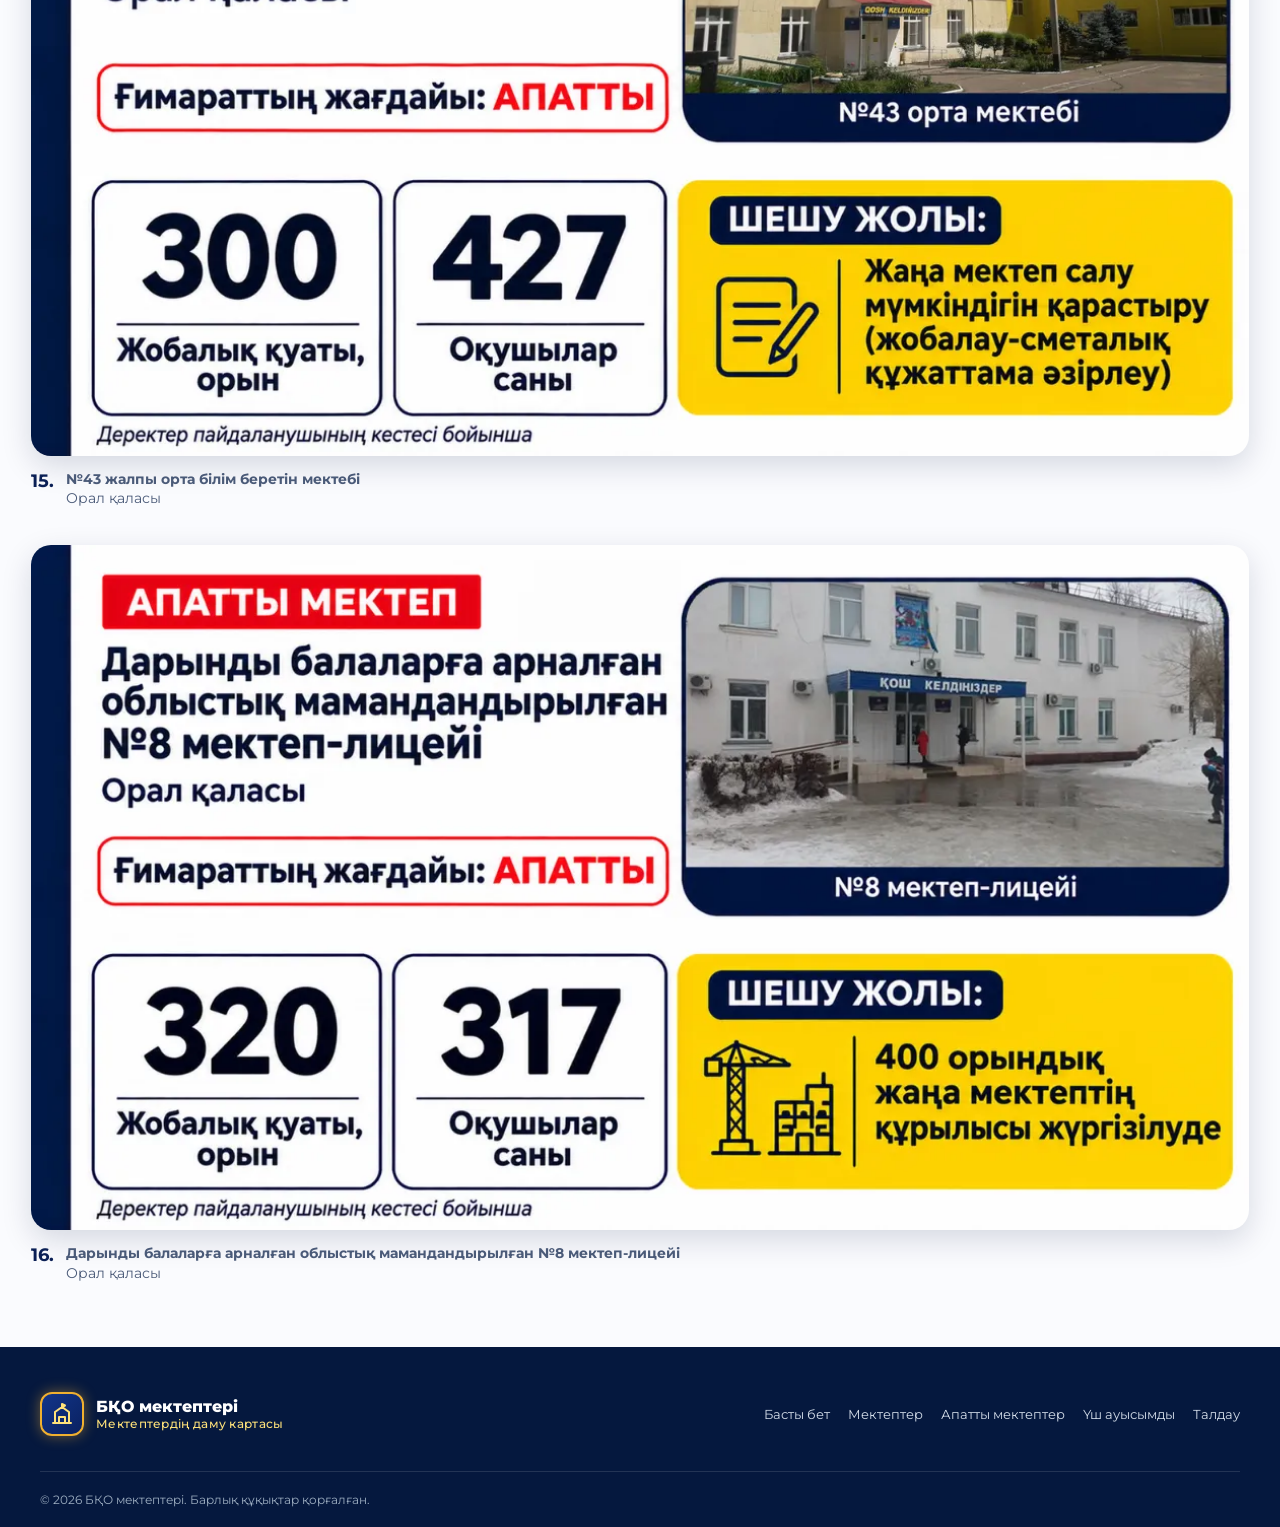
==== commit 2646b2b3: "fix/main-banner" ====
--- a/emergency-schools.html
+++ b/emergency-schools.html
@@ -1530,19 +1530,10 @@
                     <a href="./result.html">Талдау</a>
                 </nav>
 
-                <!-- Bilim -->
-                <div class="footer__external">
-                    <span>Ақпараттық ресурс</span>
-                    <a href="#" target="_blank" rel="noopener noreferrer">
-                    Bilim <span>↗</span>
-                </a>
-                </div>
-
             </div>
 
             <div class="footer__bottom">
                 <p>© 2026 БҚО мектептері. Барлық құқықтар қорғалған.</p>
-                <p>Батыс Қазақстан облысы</p>
             </div>
 
         </div>
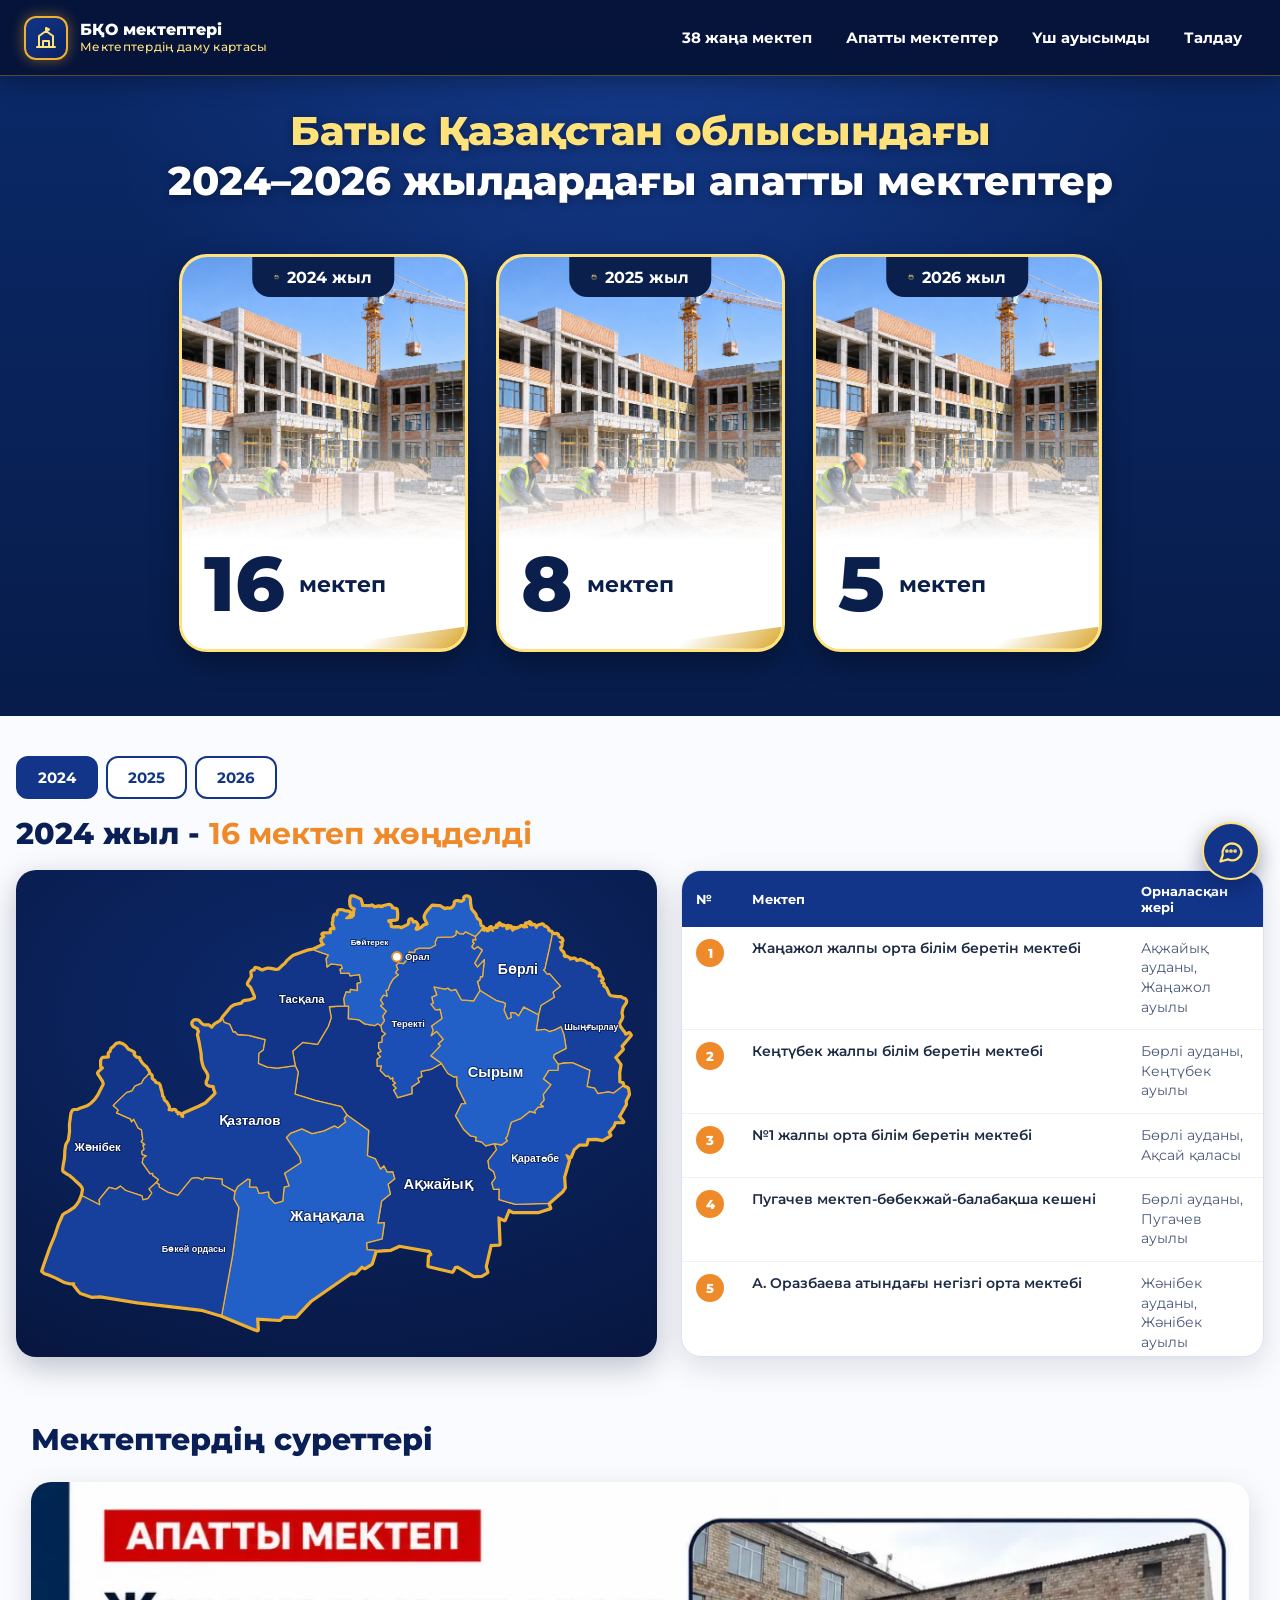
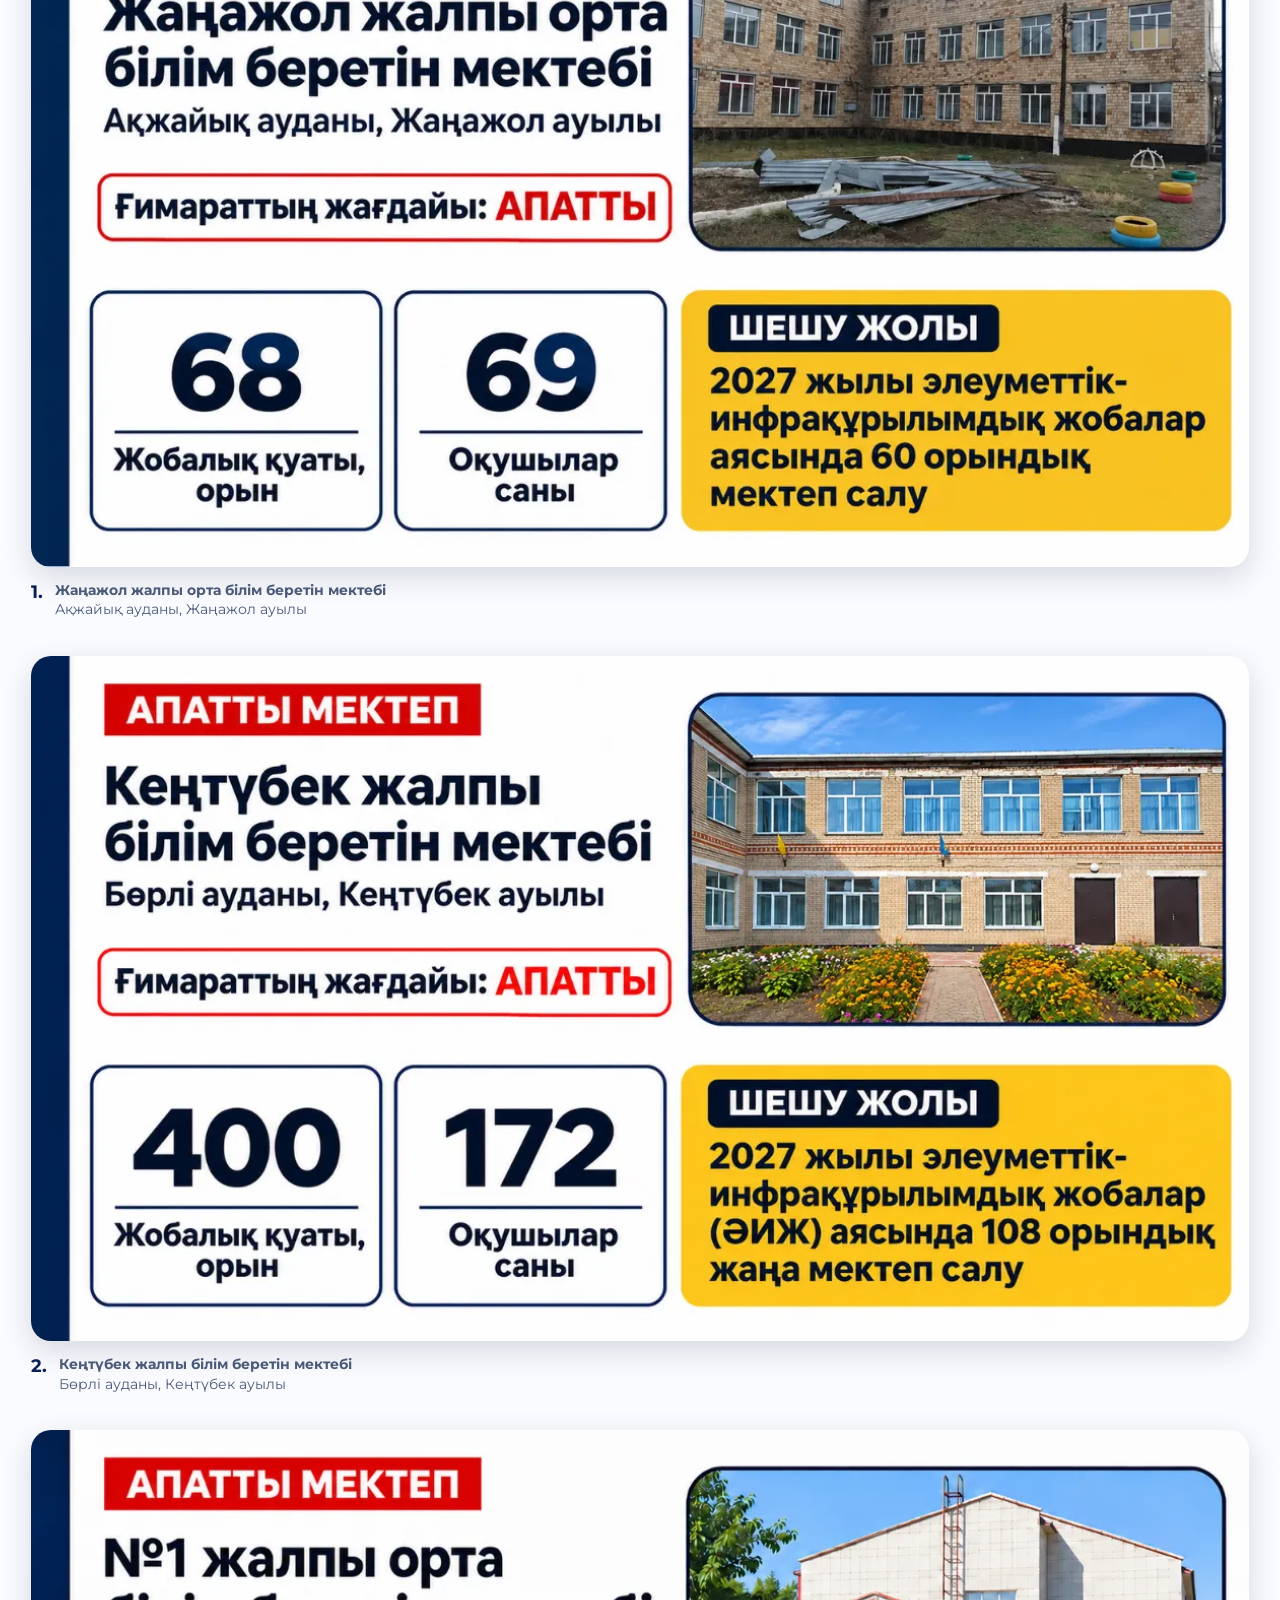
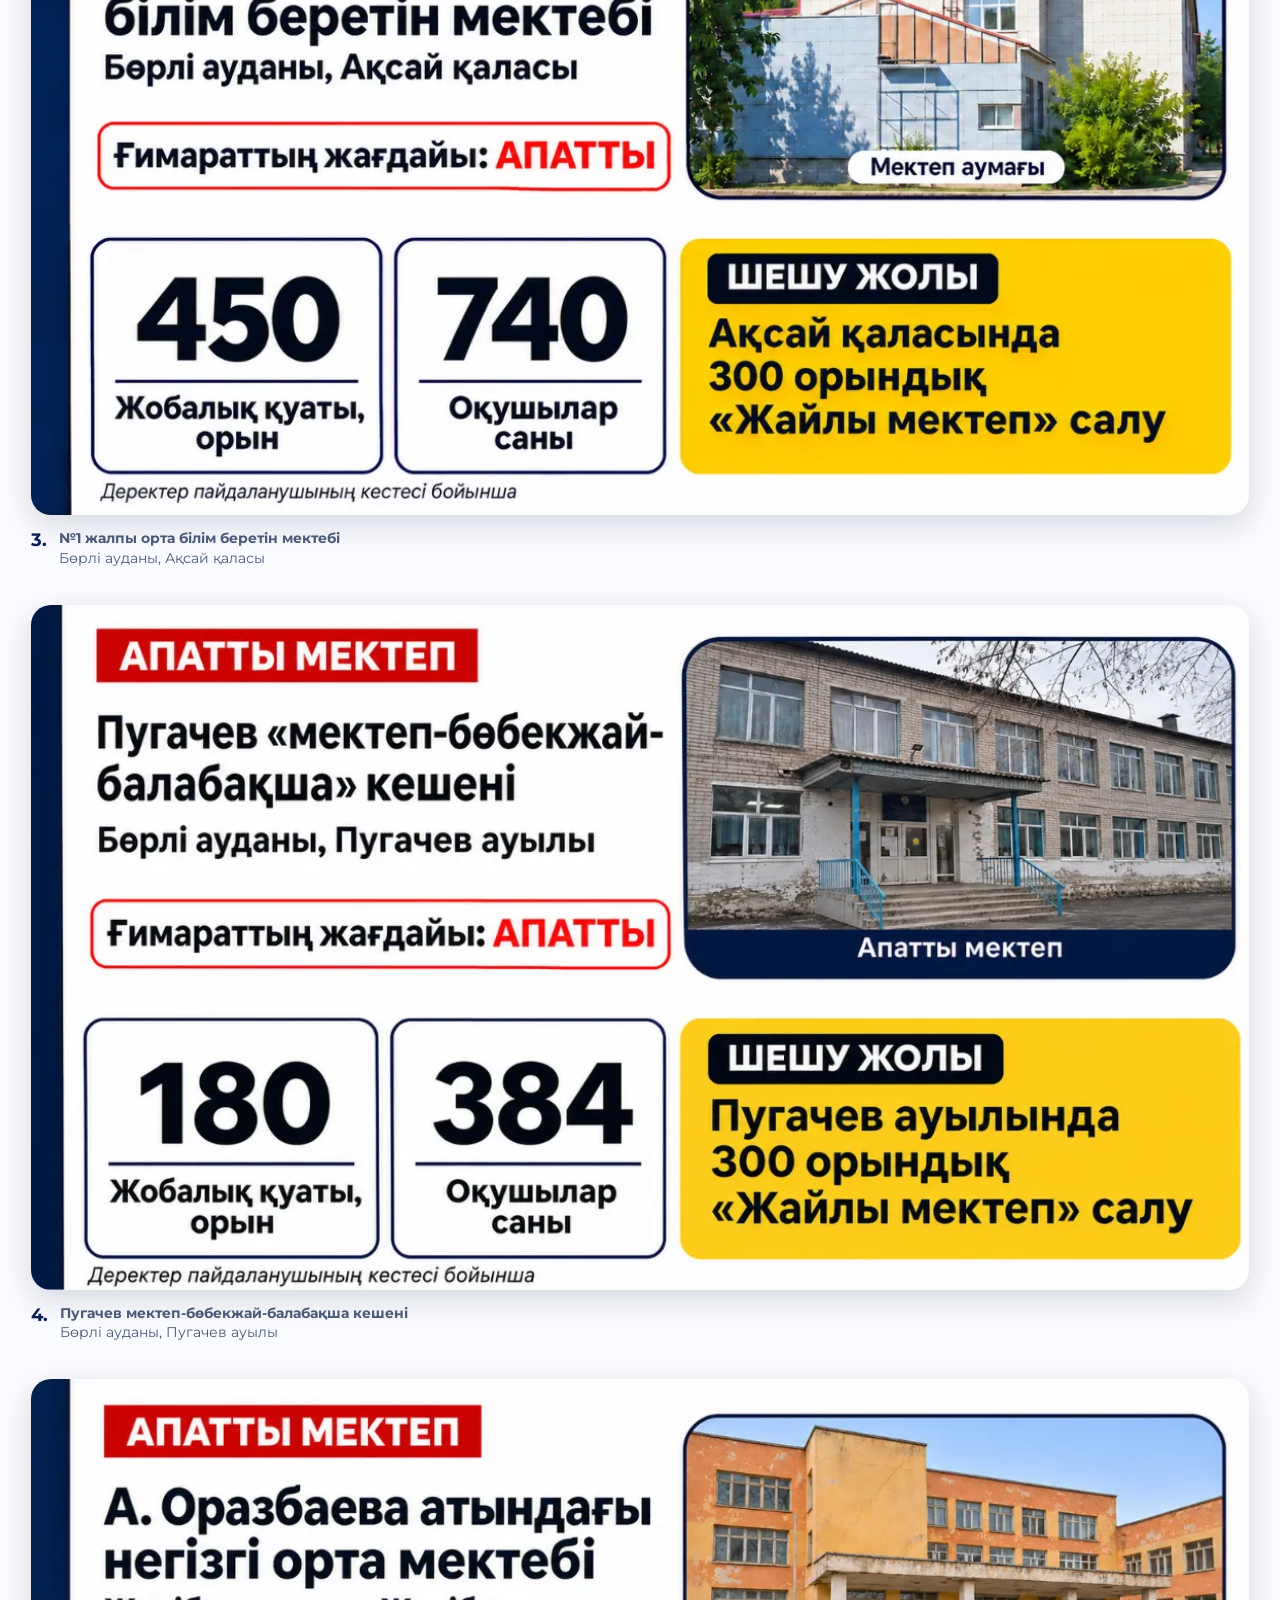
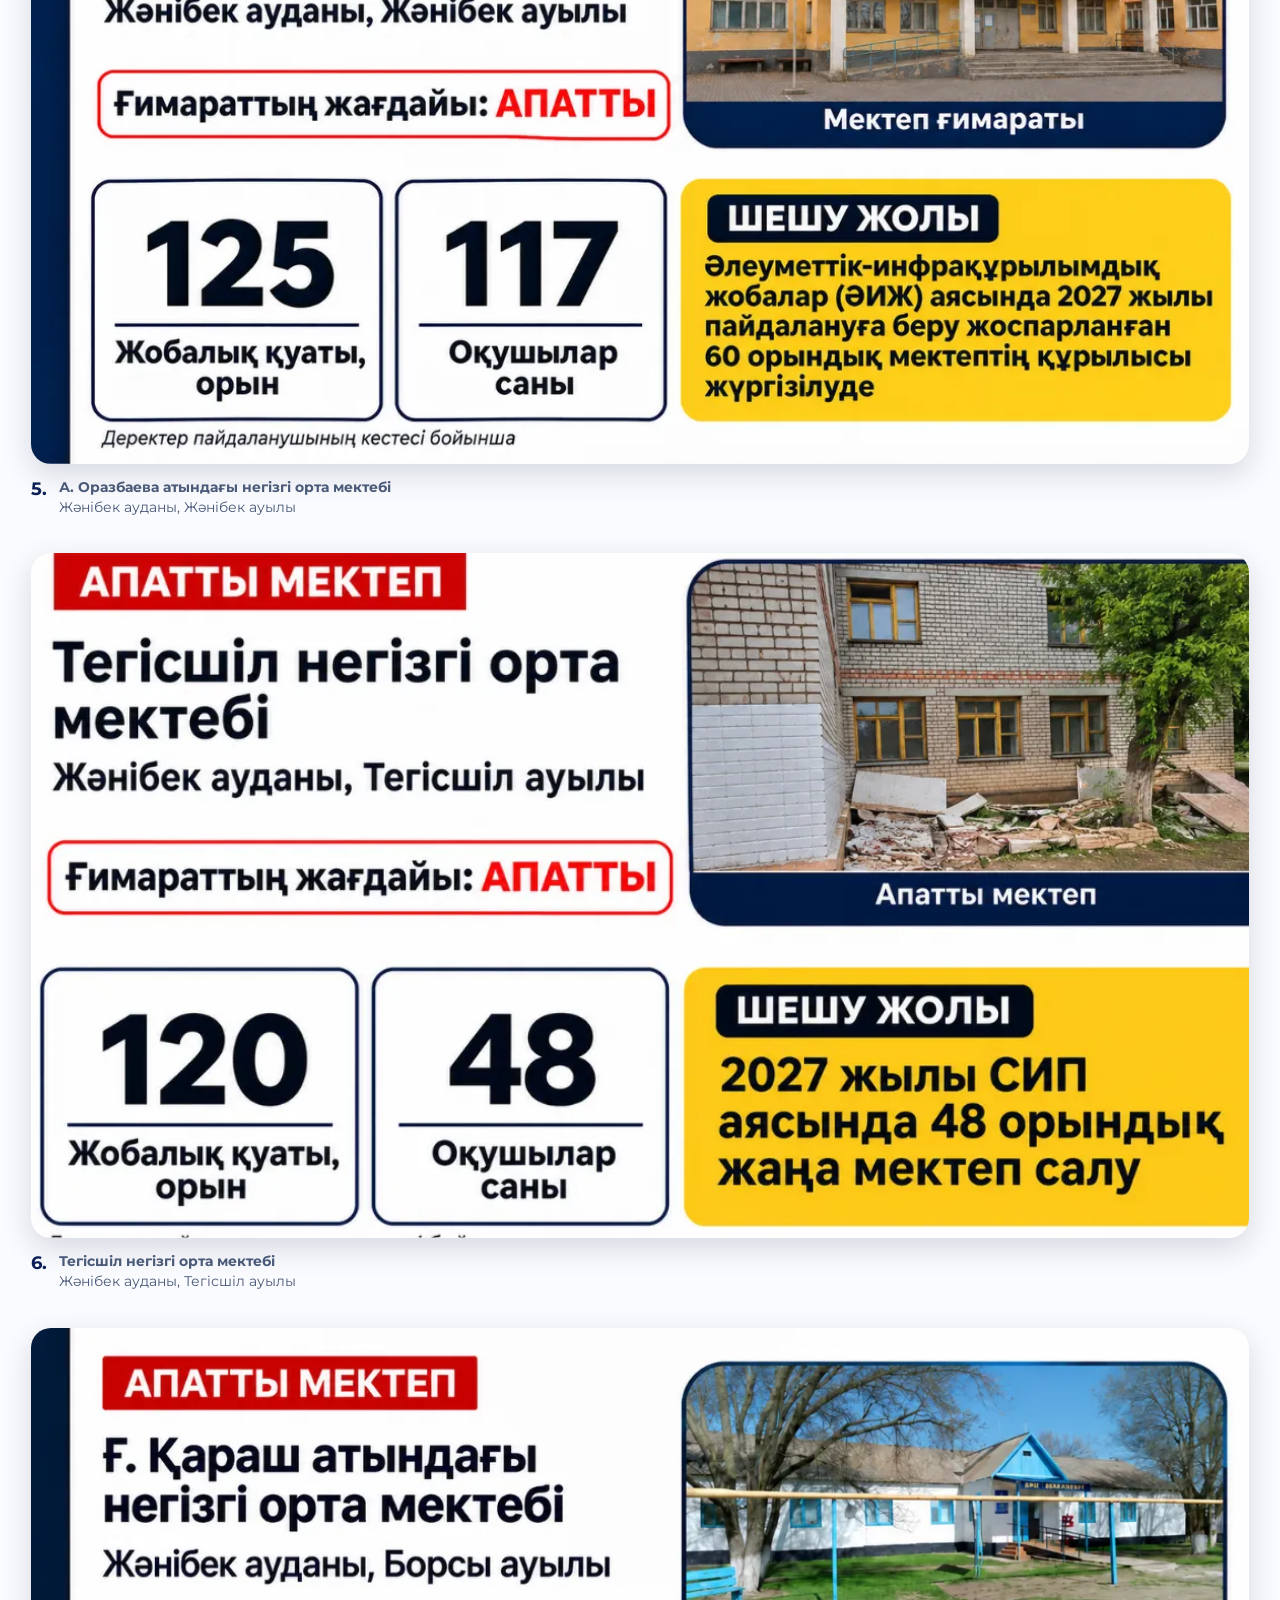
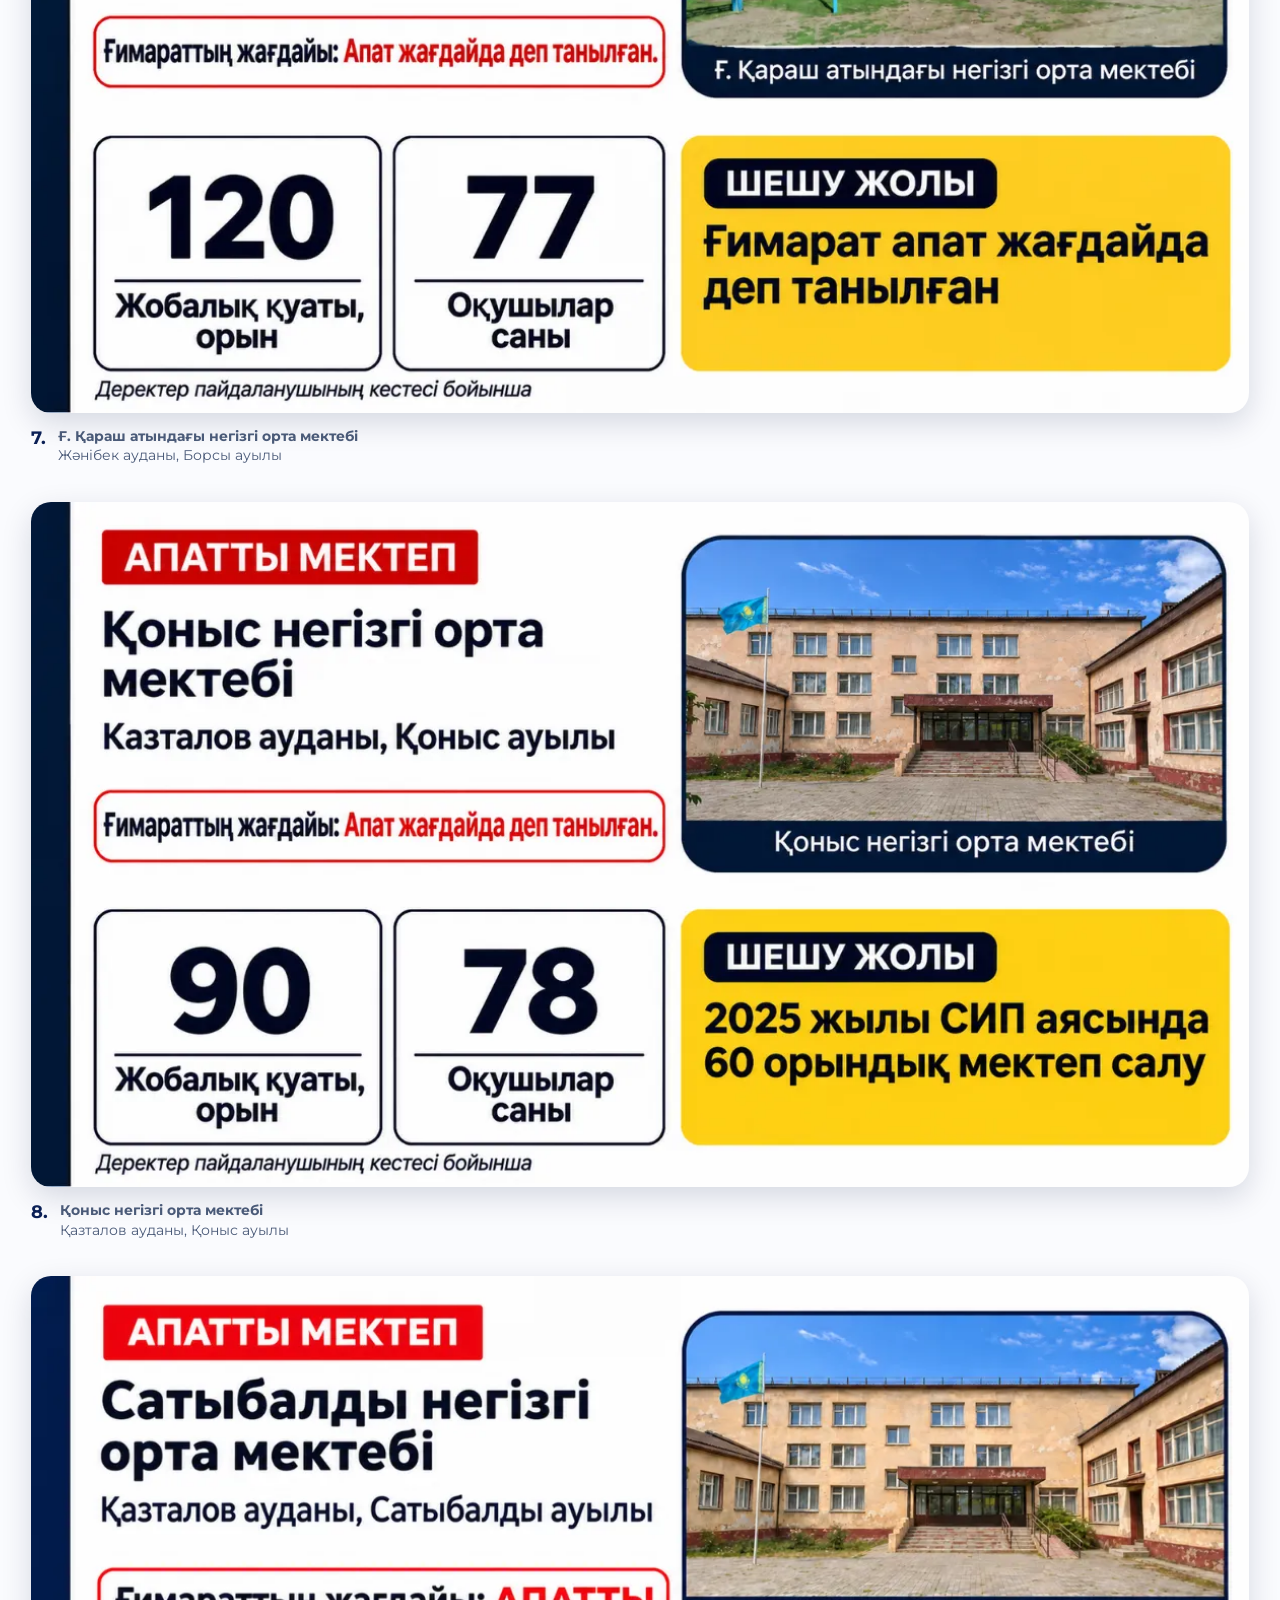
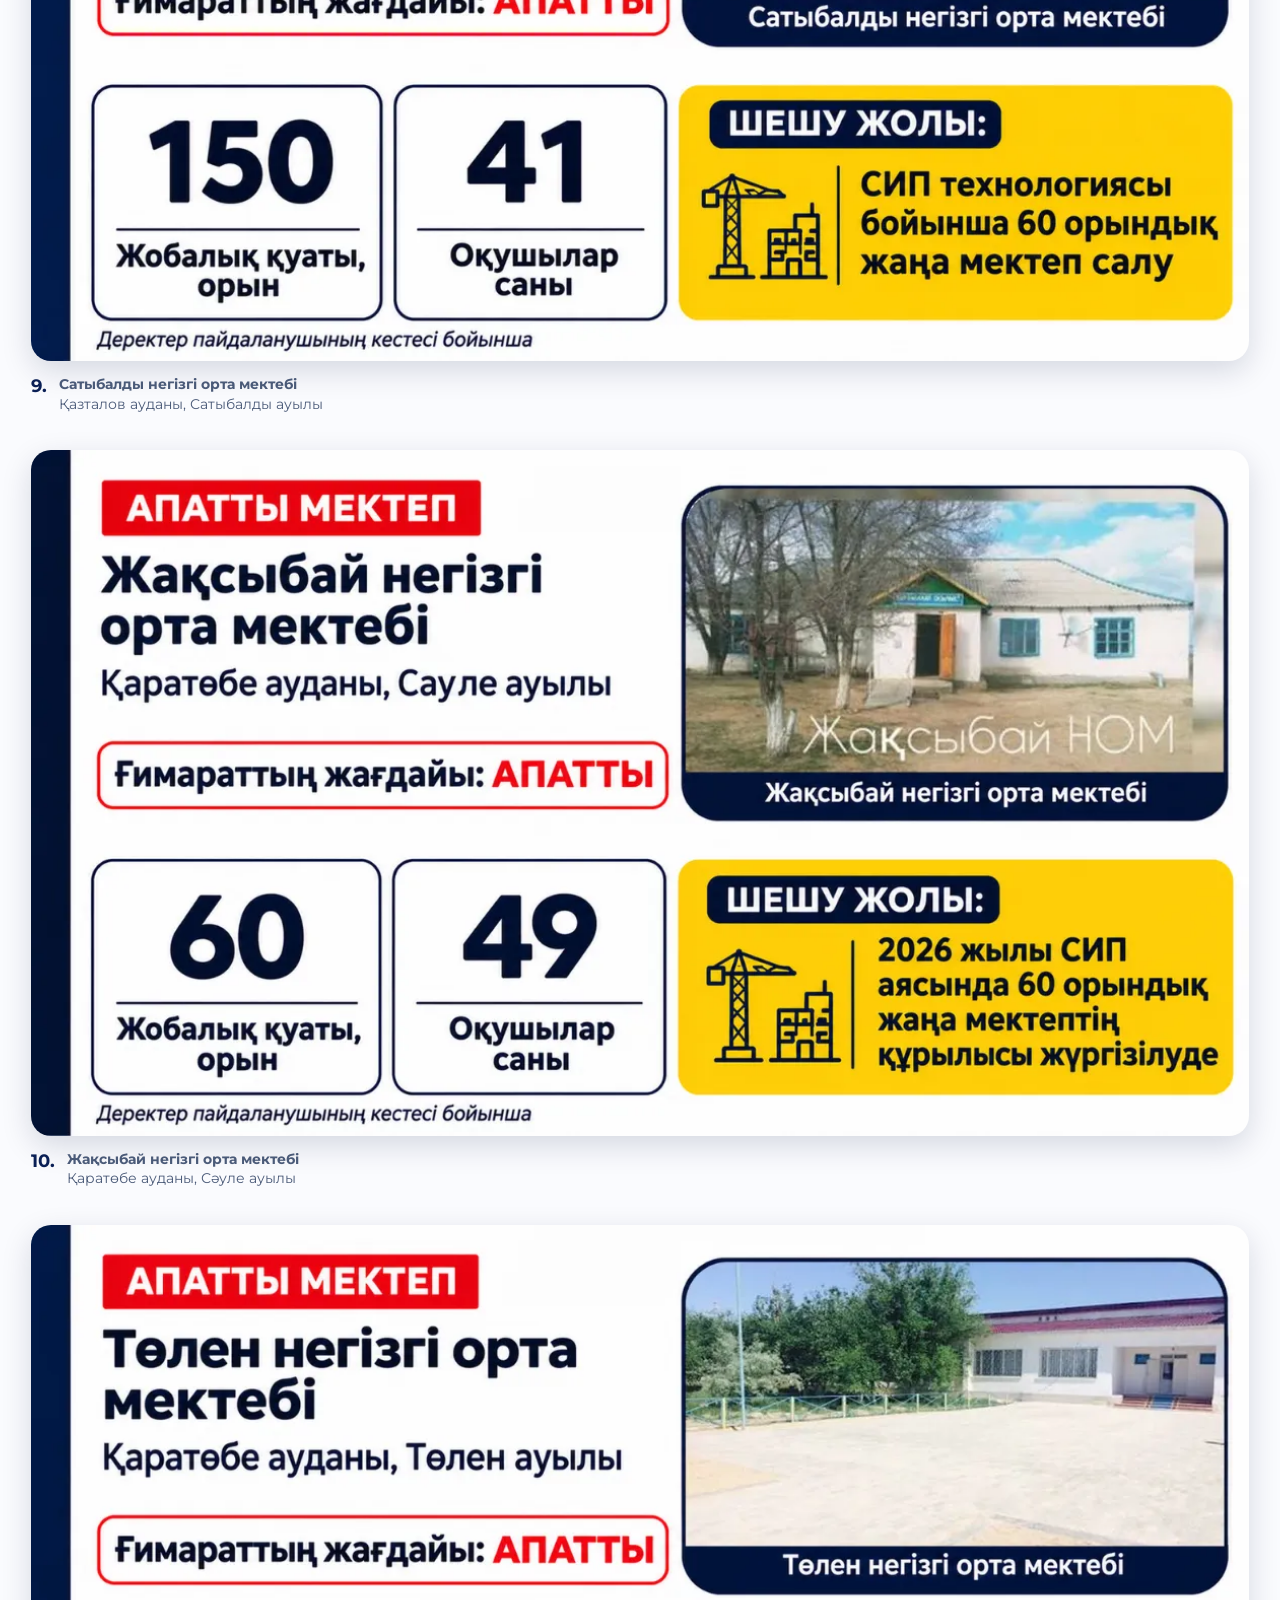
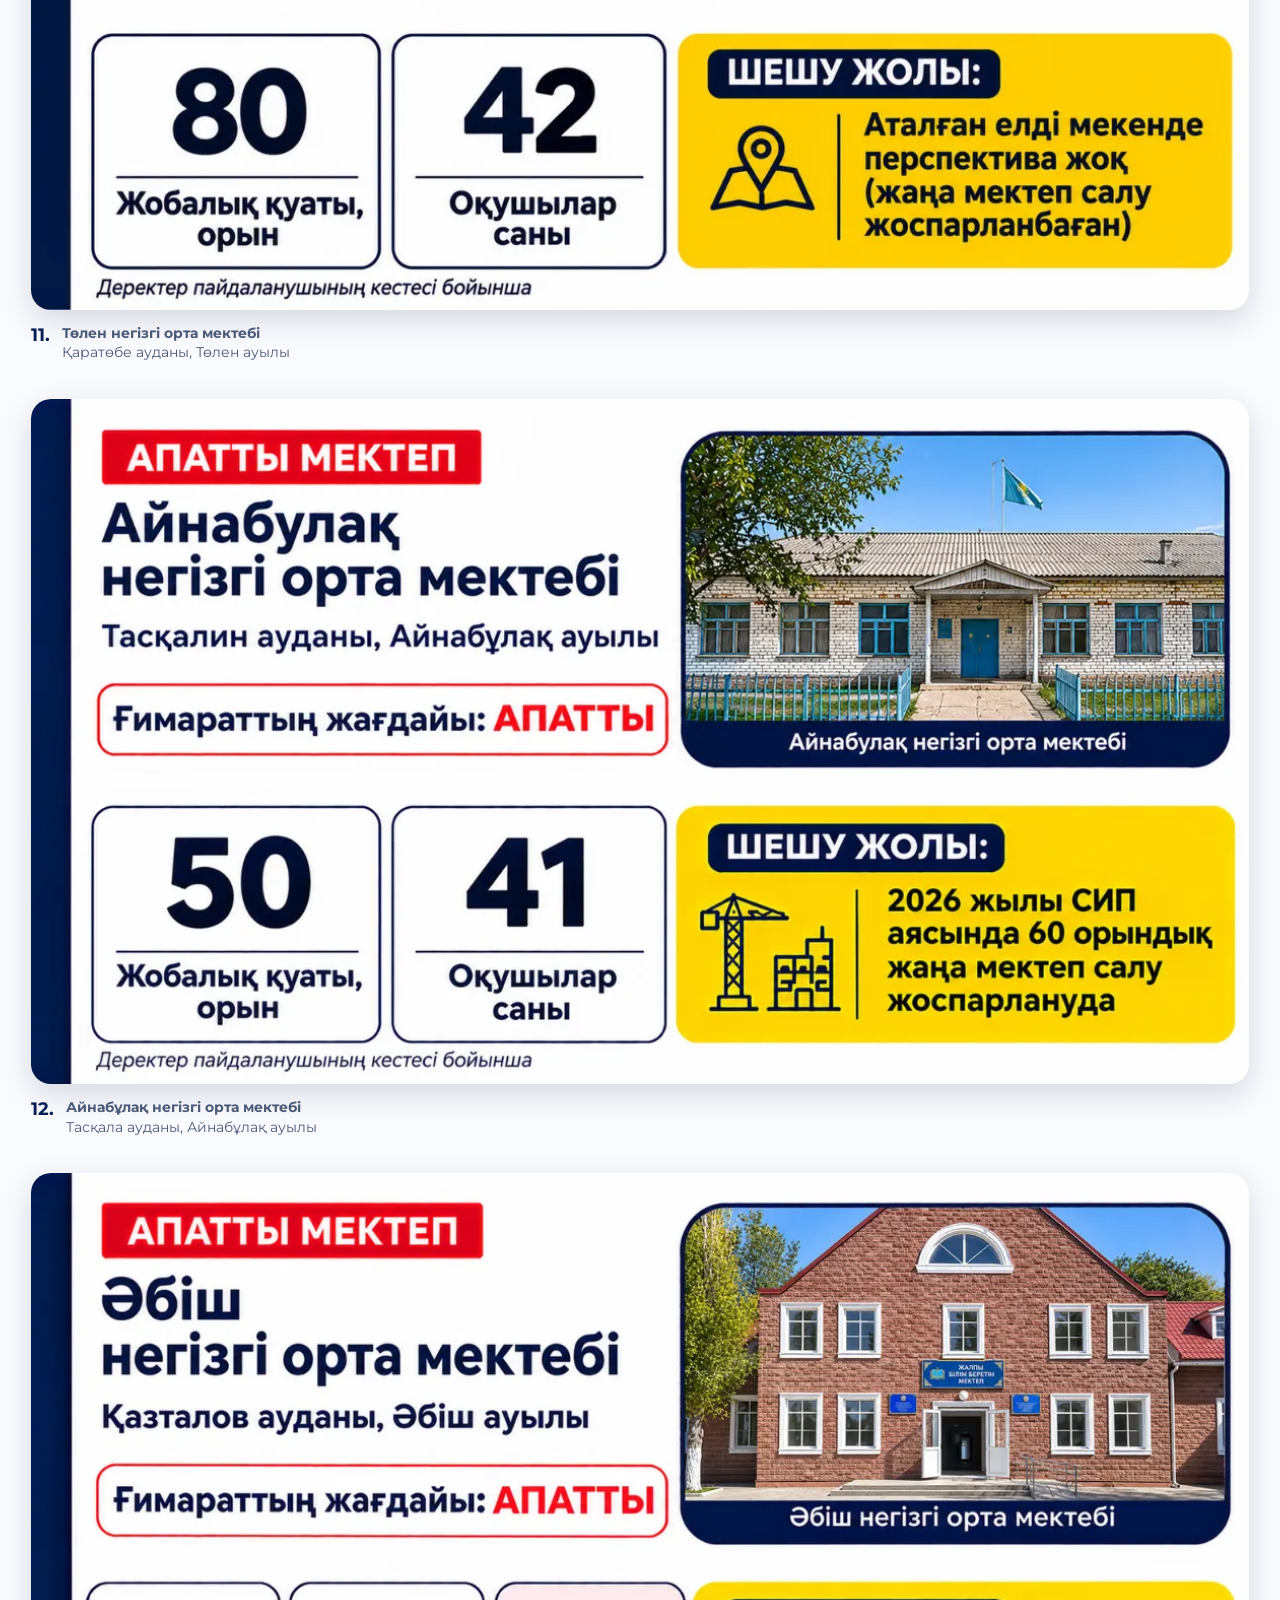
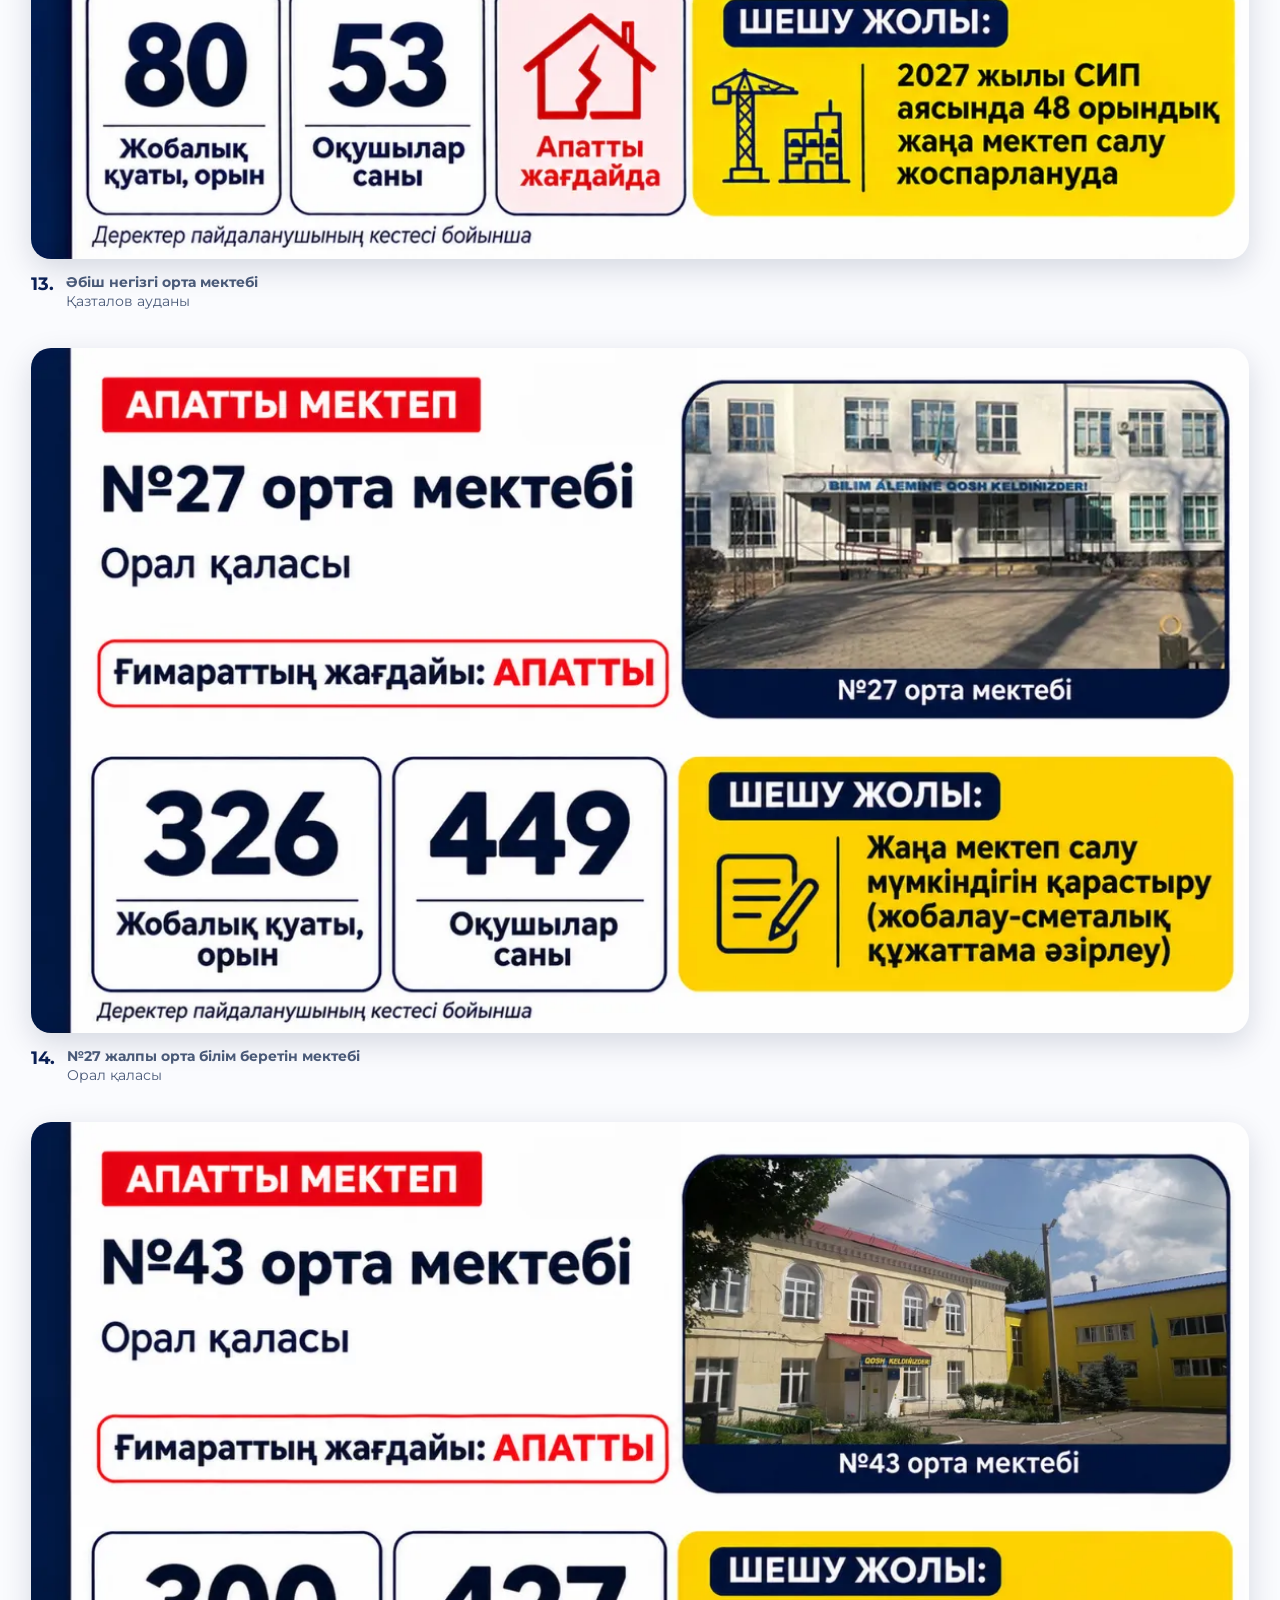
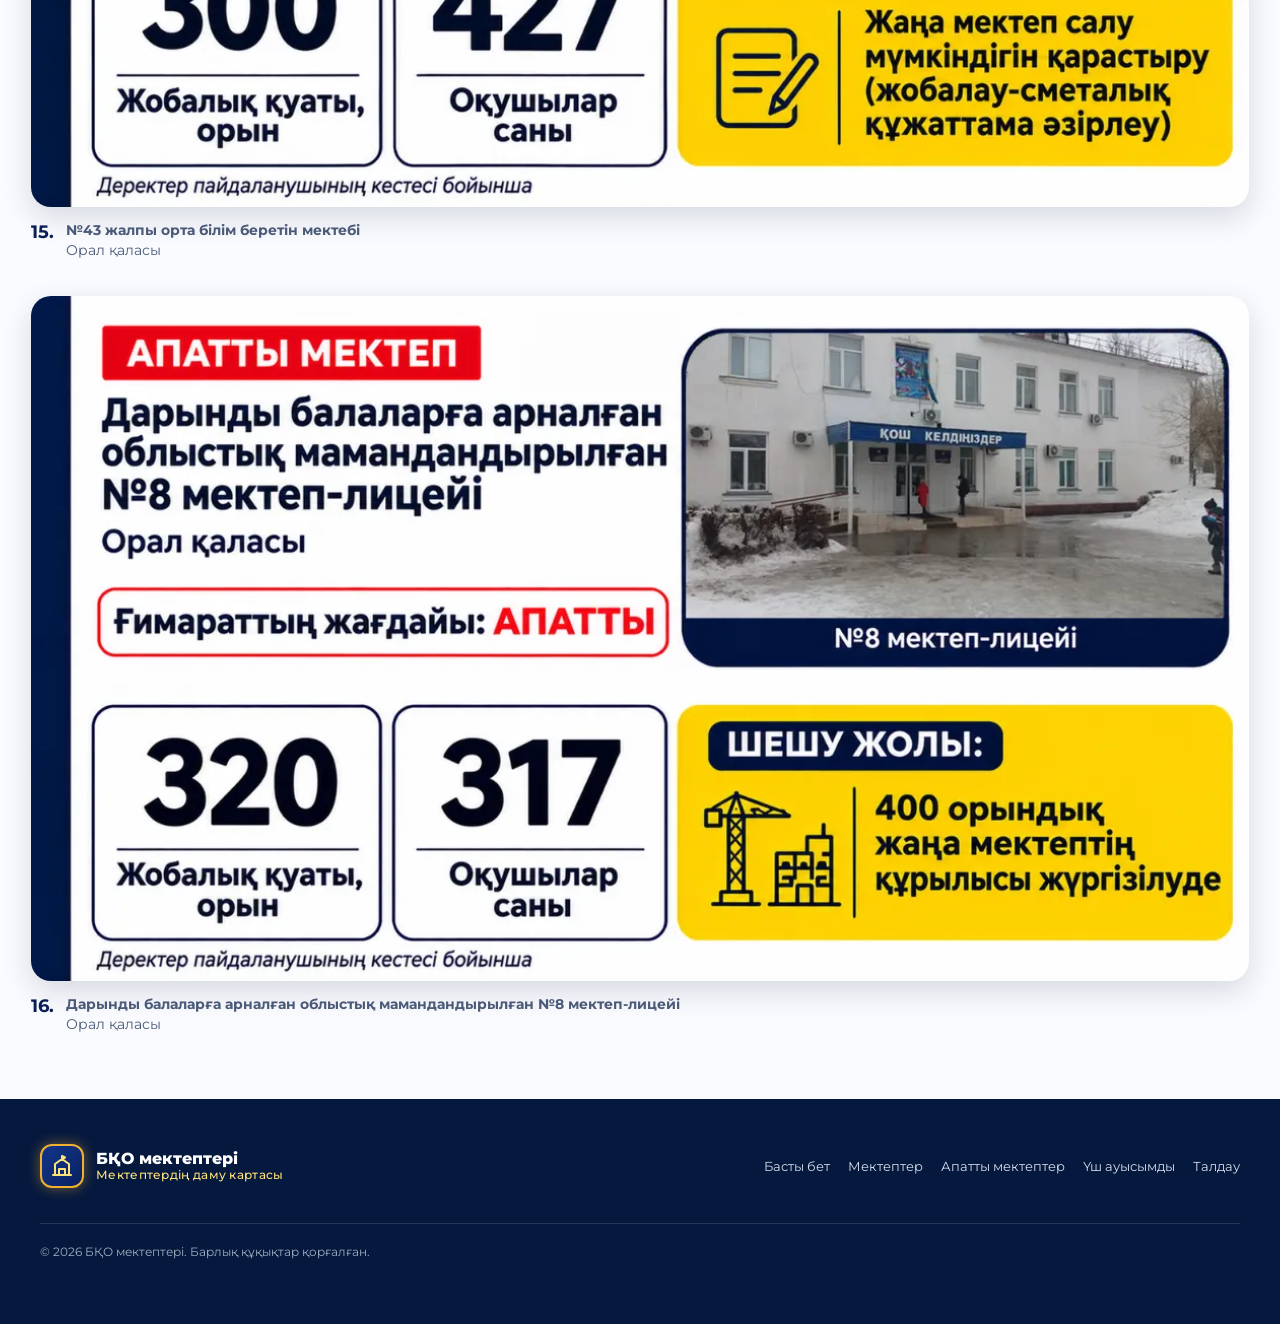
==== commit cffa508a: "update-index/result/schools/shifts and add ai helper" ====
--- a/emergency-schools.html
+++ b/emergency-schools.html
@@ -149,9 +149,11 @@
             }
         }
         
-        .overview__grid {
+        .overview .overview__grid {
             display: grid;
-            grid-template-columns: repeat(3, 1fr);
+            /* карточки такого же размера, как на странице schools (там 4 в ряд) */
+            grid-template-columns: repeat(3, calc((100% - 3 * 28px) / 4));
+            justify-content: center;
             gap: 28px;
         }
         
@@ -462,11 +464,286 @@
             .sm__side {
                 height: 520px;
             }
-            .overview__grid {
+            .overview .overview__grid {
                 display: grid;
-                grid-template-columns: repeat(1, 1fr);
+                grid-template-columns: repeat(1, minmax(0, 1fr));
+                justify-content: stretch;
                 gap: 15px;
             }
+        }
+        /* ===== Кнопка «Жоғарыға» (слева внизу) ===== */
+        
+        .to-top {
+            position: fixed;
+            left: 20px;
+            bottom: 20px;
+            z-index: 900;
+            width: 48px;
+            height: 48px;
+            display: flex;
+            align-items: center;
+            justify-content: center;
+            padding: 0;
+            border: 2px solid #ffe27a;
+            border-radius: 50%;
+            background: rgba(6, 20, 58, .92);
+            color: #ffe27a;
+            cursor: pointer;
+            box-shadow: 0 6px 18px rgba(6, 20, 58, .35);
+            opacity: 0;
+            visibility: hidden;
+            transform: translateY(12px);
+            transition: opacity .25s ease, transform .25s ease, visibility .25s, background .15s;
+            -webkit-tap-highlight-color: transparent;
+        }
+        
+        .to-top.is-visible {
+            opacity: 1;
+            visibility: visible;
+            transform: translateY(0);
+        }
+        
+        .to-top:hover {
+            background: #12358a;
+        }
+        
+        .to-top svg {
+            width: 22px;
+            height: 22px;
+        }
+        
+        @media (max-width: 768px) {
+            .to-top {
+                left: 12px;
+                bottom: 12px;
+                width: 44px;
+                height: 44px;
+            }
+        }
+        /* ===== Помощник (чат с готовыми ответами) ===== */
+        
+        .bot-fab {
+            position: fixed;
+            right: 20px;
+            bottom: 20px;
+            z-index: 950;
+            width: 58px;
+            height: 58px;
+            display: flex;
+            align-items: center;
+            justify-content: center;
+            padding: 0;
+            border: 2px solid #ffe27a;
+            border-radius: 50%;
+            background: #12358a;
+            color: #ffe27a;
+            cursor: pointer;
+            box-shadow: 0 8px 22px rgba(6, 20, 58, .4);
+            transition: transform .15s, background .15s;
+            -webkit-tap-highlight-color: transparent;
+        }
+        
+        .bot-fab:hover {
+            transform: scale(1.06);
+            background: #1c4fb5;
+        }
+        
+        .bot-fab svg {
+            width: 28px;
+            height: 28px;
+        }
+        
+        .bot-win {
+            position: fixed;
+            right: 20px;
+            bottom: 90px;
+            z-index: 950;
+            width: 360px;
+            max-width: calc(100vw - 24px);
+            height: 500px;
+            max-height: calc(100vh - 110px);
+            display: flex;
+            flex-direction: column;
+            background: #fff;
+            border-radius: 20px;
+            border: 1px solid #dbe3f3;
+            box-shadow: 0 16px 40px rgba(6, 20, 58, .35);
+            overflow: hidden;
+            opacity: 0;
+            visibility: hidden;
+            transform: translateY(14px);
+            transition: opacity .2s, transform .2s, visibility .2s;
+        }
+        
+        .bot-win.is-open {
+            opacity: 1;
+            visibility: visible;
+            transform: translateY(0);
+        }
+        
+        .bot-head {
+            display: flex;
+            align-items: center;
+            justify-content: space-between;
+            padding: 14px 16px;
+            background: #12358a;
+            color: #fff;
+            font-weight: 700;
+            font-size: 15px;
+        }
+        
+        .bot-head small {
+            display: block;
+            font-weight: 500;
+            font-size: 12px;
+            color: #ffe27a;
+        }
+        
+        .bot-close {
+            background: none;
+            border: 0;
+            color: #fff;
+            font-size: 24px;
+            line-height: 1;
+            cursor: pointer;
+        }
+        
+        .bot-msgs {
+            flex: 1 1 auto;
+            min-height: 0;
+            overflow-y: auto;
+            padding: 14px;
+            display: flex;
+            flex-direction: column;
+            gap: 10px;
+            background: #f4f7fd;
+        }
+        
+        .bot-m {
+            max-width: 86%;
+            padding: 10px 13px;
+            border-radius: 14px;
+            font-size: 14px;
+            line-height: 1.45;
+            word-wrap: break-word;
+        }
+        
+        .bot-m--bot {
+            align-self: flex-start;
+            background: #fff;
+            color: #1d2b44;
+            border: 1px solid #dbe3f3;
+            border-bottom-left-radius: 4px;
+        }
+        
+        .bot-m--me {
+            align-self: flex-end;
+            background: #12358a;
+            color: #fff;
+            border-bottom-right-radius: 4px;
+        }
+        
+        .bot-chips {
+            display: flex;
+            flex-wrap: wrap;
+            gap: 6px;
+            padding: 8px 12px;
+            border-top: 1px solid #e6ecf7;
+            background: #fff;
+            max-height: 96px;
+            overflow-y: auto;
+        }
+        
+        .bot-chip {
+            font: inherit;
+            font-size: 12.5px;
+            font-weight: 600;
+            cursor: pointer;
+            padding: 6px 11px;
+            border-radius: 999px;
+            border: 1px solid #c9d3e0;
+            background: #fff;
+            color: #12358a;
+        }
+        
+        .bot-chip:hover {
+            background: #eef3ff;
+            border-color: #12358a;
+        }
+        
+        .bot-form {
+            display: flex;
+            gap: 8px;
+            padding: 10px 12px;
+            border-top: 1px solid #e6ecf7;
+            background: #fff;
+        }
+        
+        .bot-form input {
+            flex: 1;
+            min-width: 0;
+            font: inherit;
+            font-size: 14px;
+            padding: 10px 12px;
+            border: 1px solid #c9d3e0;
+            border-radius: 12px;
+            outline: none;
+        }
+        
+        .bot-form input:focus {
+            border-color: #12358a;
+        }
+        
+        .bot-form button {
+            font: inherit;
+            font-weight: 700;
+            font-size: 14px;
+            cursor: pointer;
+            padding: 0 16px;
+            border: 0;
+            border-radius: 12px;
+            background: #ef8a2b;
+            color: #fff;
+        }
+        
+        @media (max-width: 768px) {
+            .bot-fab {
+                right: 12px;
+                bottom: 12px;
+                width: 52px;
+                height: 52px;
+            }
+            .bot-win {
+                right: 12px;
+                bottom: 76px;
+                height: 70vh;
+            }
+        }
+        
+        .bot-m {
+            white-space: pre-wrap;
+        }
+        
+        .bot-tools {
+            display: flex;
+            align-items: center;
+            gap: 10px;
+        }
+        
+        .bot-lang {
+            font: inherit;
+            font-size: 12px;
+            font-weight: 700;
+            cursor: pointer;
+            padding: 4px 9px;
+            border-radius: 999px;
+            border: 1px solid #ffe27a;
+            background: transparent;
+            color: #ffe27a;
+        }
+        
+        .bot-lang:hover {
+            background: rgba(255, 226, 122, .15);
         }
     </style>
 </head>
@@ -553,13 +830,13 @@
                     </a>
 
                 </div>
-
+                <!-- 
                 <div class="overview__total">
                     <svg class="overview__total-icon" viewBox="0 0 24 24" aria-hidden="true">
                         <path d="M3 21h18M5 21V10l7-5 7 5v11M9 21v-6h6v6M12 5V2l3 1.5L12 5"/>
                     </svg>
                     <span class="overview__total-text">Барлығы – <b>29</b> мектеп</span>
-                </div>
+                </div> -->
 
             </div>
         </section>
@@ -1597,6 +1874,9 @@
                 2026: 5
             };
 
+            window.SCHOOLS_DATA = YEARS; // для помощника
+            window.SCHOOLS_COUNTS = COUNTS;
+
             [2024, 2025, 2026].forEach(function(y) {
                 var el = document.getElementById('cnt' + y);
                 if (el) el.textContent = COUNTS[y];
@@ -1818,6 +2098,430 @@
             renderTable();
         })();
     </script>
+    <button type="button" class="to-top" id="toTop" aria-label="Жоғарыға">
+        <svg viewBox="0 0 24 24" fill="none" stroke="currentColor" stroke-width="2.5" stroke-linecap="round" stroke-linejoin="round" aria-hidden="true"><path d="M12 19V5M5 12l7-7 7 7"/></svg>
+    </button>
+
+    <script>
+        (function() {
+            var btn = document.getElementById('toTop');
+            if (!btn) return;
+            var toggle = function() {
+                btn.classList.toggle('is-visible', (window.pageYOffset || document.documentElement.scrollTop) > 400);
+            };
+            window.addEventListener('scroll', toggle, {
+                passive: true
+            });
+            btn.addEventListener('click', function() {
+                window.scrollTo({
+                    top: 0,
+                    behavior: 'smooth'
+                });
+            });
+            toggle();
+        })();
+    </script>
+    <!-- ===== Помощник ===== -->
+    <button type="button" class="bot-fab" id="botFab" aria-label="Көмекші" aria-expanded="false">
+        <svg viewBox="0 0 24 24" fill="none" stroke="currentColor" stroke-width="2" stroke-linecap="round" stroke-linejoin="round" aria-hidden="true"><path d="M21 12a8 8 0 0 1-11.6 7.1L3 21l1.9-5.4A8 8 0 1 1 21 12z"/><circle cx="8.5" cy="12" r=".6" fill="currentColor"/><circle cx="12" cy="12" r=".6" fill="currentColor"/><circle cx="15.5" cy="12" r=".6" fill="currentColor"/></svg>
+    </button>
+    <div class="bot-win" id="botWin" role="dialog" aria-label="Көмекші">
+        <div class="bot-head">
+            <span>Көмекші<small id="botSub">Сайт бойынша көмекші</small></span>
+            <span class="bot-tools">
+                <button type="button" class="bot-lang" id="botLang" aria-label="Тіл / Язык">ҚАЗ</button>
+                <button type="button" class="bot-close" id="botClose" aria-label="Жабу">&times;</button>
+            </span>
+        </div>
+        <div class="bot-msgs" id="botMsgs"></div>
+        <div class="bot-chips" id="botChips"></div>
+        <form class="bot-form" id="botForm" autocomplete="off">
+            <input type="text" id="botInput" placeholder="Сұрағыңызды жазыңыз…" maxlength="200">
+            <button type="submit" aria-label="Жіберу">&#10148;</button>
+        </form>
+    </div>
+
+    <script>
+        (function() {
+            var fab = document.getElementById('botFab'),
+                win = document.getElementById('botWin'),
+                msgs = document.getElementById('botMsgs'),
+                chips = document.getElementById('botChips'),
+                form = document.getElementById('botForm'),
+                input = document.getElementById('botInput'),
+                langBtn = document.getElementById('botLang'),
+                sub = document.getElementById('botSub');
+            if (!fab) return;
+
+            var lang = 'kk';
+            var T = function(l, kk, ru) {
+                return l === 'ru' ? ru : kk;
+            };
+            var DATA = function() {
+                return window.SCHOOLS_DATA || {};
+            };
+            var COUNTS = function() {
+                return window.SCHOOLS_COUNTS || {};
+            };
+            var cnt = function(y) {
+                return COUNTS()[y] != null ? COUNTS()[y] : (DATA()[y] || []).length;
+            };
+            var YEARS_LIST = function() {
+                return Object.keys(DATA()).map(Number).sort();
+            };
+
+            // свёртка казахских букв, чтобы «Қазталов» и «Казталов» совпадали
+            var fold = function(t) {
+                return String(t || '').toLowerCase().replace(/ё/g, 'е').replace(/ә/g, 'а').replace(/ғ/g, 'г')
+                    .replace(/қ/g, 'к').replace(/ң/g, 'н').replace(/ө/g, 'о').replace(/[ұү]/g, 'у')
+                    .replace(/һ/g, 'х').replace(/[іы]/g, 'и');
+            };
+
+            // районы: c — как в данных, q — как могут написать (kk / ru)
+            var REGIONS = [{
+                c: 'Ақжайық',
+                q: ['Ақжайық', 'Акжаик']
+            }, {
+                c: 'Жәнібек',
+                q: ['Жәнібек', 'Жанибек']
+            }, {
+                c: 'Бәйтерек',
+                q: ['Бәйтерек', 'Байтерек', 'Зеленов']
+            }, {
+                c: 'Теректі',
+                q: ['Теректі', 'Терект']
+            }, {
+                c: 'Қазталов',
+                q: ['Қазталов', 'Казтал']
+            }, {
+                c: 'Қаратөбе',
+                q: ['Қаратөбе', 'Каратоб']
+            }, {
+                c: 'Бөрлі',
+                q: ['Бөрлі', 'Бурлин']
+            }, {
+                c: 'Сырым',
+                q: ['Сырым']
+            }, {
+                c: 'Тасқала',
+                q: ['Тасқала', 'Таскал']
+            }, {
+                c: 'Орал',
+                q: ['Орал', 'Уральск']
+            }, {
+                c: 'Ақсай',
+                q: ['Ақсай', 'Аксай']
+            }];
+
+            var textOf = function(sc) {
+                return fold(sc.name + ' ' + sc.lines.join(' '));
+            };
+            var where = function(sc) {
+                return sc.lines.join(', ');
+            };
+            var all = function() {
+                var out = [];
+                YEARS_LIST().forEach(function(y) {
+                    DATA()[y].forEach(function(sc) {
+                        out.push({
+                            y: y,
+                            sc: sc
+                        });
+                    });
+                });
+                return out;
+            };
+            var fmt = function(arr, withYear) {
+                return arr.map(function(o) {
+                    return '• ' + (withYear ? o.y + ': ' : '') + o.sc.name + ' — ' + where(o.sc);
+                }).join('\n');
+            };
+
+            // одна и та же школа может стоять в списках разных лет — объединяем
+            var keyOf = function(sc) {
+                return fold(sc.name.split(/\s+/).slice(0, 2).join(' '));
+            };
+
+            function group(arr) {
+                var m = {},
+                    out = [];
+                arr.forEach(function(o) {
+                    var k = keyOf(o.sc);
+                    if (!m[k]) {
+                        m[k] = {
+                            sc: o.sc,
+                            ys: []
+                        };
+                        out.push(m[k]);
+                    }
+                    if (o.sc.lines.length > m[k].sc.lines.length) m[k].sc = o.sc;
+                    if (m[k].ys.indexOf(o.y) === -1) m[k].ys.push(o.y);
+                });
+                return out;
+            }
+            var fmtG = function(g) {
+                return g.map(function(x) {
+                    return '• ' + x.sc.name + ' — ' + where(x.sc) + ' (' + x.ys.join(', ') + ')';
+                }).join('\n');
+            };
+
+            function byYear(y, region, l) {
+                var arr = (DATA()[y] || []).map(function(sc) {
+                    return {
+                        y: y,
+                        sc: sc
+                    };
+                });
+                if (region) arr = arr.filter(function(o) {
+                    return textOf(o.sc).indexOf(fold(region.c)) !== -1;
+                });
+                if (!arr.length) return T(l, 'Бұл сұраныс бойынша мектеп табылмады.', 'По этому запросу школ не найдено.');
+                var n = region ? arr.length : cnt(y),
+                    place = region ? region.c + ', ' : '',
+                    head;
+                if (y === 2026) head = T(l, y + ' жылы ' + place + n + ' мектептің жөңдеуі басталды:', 'В ' + y + ' году ' + place + 'начат ремонт ' + n + ' школ:');
+                else head = T(l, y + ' жылы ' + place + n + ' мектеп жөңделді:', 'В ' + y + ' году ' + place + 'отремонтировано школ: ' + n + ':');
+                return head + '\n' + fmt(arr, false) + '\n\n' + T(l, 'Фото мен картаны төмендегі кестеден қараңыз.', 'Фото и карту смотрите ниже в таблице.');
+            }
+
+            function byRegion(region, l) {
+                var g = group(all().filter(function(o) {
+                    return textOf(o.sc).indexOf(fold(region.c)) !== -1;
+                }));
+                if (!g.length) return T(l, region.c + ' бойынша бұл беттегі тізімде мектеп жоқ.', 'В списках этой страницы школ по «' + region.c + '» нет.');
+                return T(l, region.c + ' бойынша ' + g.length + ' мектеп (жылдары жақшада):', region.c + ' — школ: ' + g.length + ' (годы в скобках):') + '\n' + fmtG(g);
+            }
+
+            var STOP_EXACT = ['жана', 'новые', 'новый', 'новых', 'бар', 'где', 'что', 'это', 'как', 'есть', 'про', 'для', 'или', 'и', 'не', 'на', 'в', 'с'];
+            var STOP_PREFIX = ['мектеп', 'школ', 'ауил', 'село', 'район', 'аудан', 'жил', 'год', 'канда', 'каки', 'списо', 'тизим', 'покаж', 'корсет', 'расскаж', 'скаж', 'айт', 'номер', 'сколь', 'канша', 'барли', 'всего', 'апат', 'аварий', 'жонде', 'ремонт', 'капитал'];
+
+            function search(q, l) {
+                var tokens = fold(q).replace(/№/g, ' ').replace(/[^a-zа-я0-9\s]/g, ' ').split(/\s+/).filter(function(w) {
+                    if (/^\d+$/.test(w)) return true;
+                    if (w.length < 4 || STOP_EXACT.indexOf(w) !== -1) return false;
+                    return !STOP_PREFIX.some(function(p) {
+                        return w.indexOf(p) === 0;
+                    });
+                });
+                if (!tokens.length) return null;
+                var scored = all().map(function(o) {
+                    var tx = textOf(o.sc),
+                        s = 0;
+                    tokens.forEach(function(w) {
+                        if (/^\d+$/.test(w)) {
+                            if (new RegExp('№' + w + '(?!\\d)').test(tx)) s += 2;
+                        } else if (tx.indexOf(w.slice(0, Math.max(4, w.length - 2))) !== -1) s += 1;
+                    });
+                    return {
+                        o: o,
+                        s: s
+                    };
+                }).filter(function(x) {
+                    return x.s > 0;
+                });
+                if (!scored.length) return null;
+                var max = Math.max.apply(null, scored.map(function(x) {
+                    return x.s;
+                }));
+                var g = group(scored.filter(function(x) {
+                    return x.s === max;
+                }).map(function(x) {
+                    return x.o;
+                })).slice(0, 8);
+                return T(l, 'Табылғаны (' + g.length + '):', 'Найдено (' + g.length + '):') + '\n' + fmtG(g);
+            }
+
+            // готовые ответы. k — ключевые слова; run(l) — ответ на языке l
+            var ITEMS = [{
+                kk: 'Апатты мектеп деген не?',
+                ru: 'Что такое аварийные школы?',
+                k: ['апатти', 'апат', 'аварии', 'что такое', 'деген не', 'не туралы', 'о чем', 'что это', 'проект', 'жондеу', 'ремонт'],
+                run: function(l) {
+                    return T(l, 'Апатты мектептер — ғимараты қауіпті жағдайда болғандықтан күрделі жөндеуден өткен немесе өтіп жатқан мектептер. Бұл бетте Батыс Қазақстан облысы бойынша 2024–2026 жылдардағы тізім, карта және суреттер бар.',
+                        'Аварийные школы — это школы, здания которых были в неудовлетворительном состоянии и проходят капитальный ремонт. На странице — список, карта и фото по Западно-Казахстанской области за 2024–2026 годы.');
+                }
+            }, {
+                kk: 'Барлығы қанша мектеп?',
+                ru: 'Сколько всего школ?',
+                k: ['барлыгы', 'барлиги', 'канша', 'сколько', 'всего', 'итого', 'жалпы'],
+                run: function(l) {
+                    var total = 0,
+                        parts = [];
+                    YEARS_LIST().forEach(function(y) {
+                        total += cnt(y);
+                        parts.push(y + ' — ' + cnt(y));
+                    });
+                    return T(l, 'Барлығы ' + total + ' мектеп: ', 'Всего ' + total + ' школ: ') + parts.join(', ') + '.';
+                }
+            }, {
+                kk: 'Бірнеше жыл тізімінде тұрған мектептер',
+                ru: 'Школы в списках нескольких лет',
+                k: ['катар', 'бирнеше', 'несколько лет', 'повтор', 'нескольких', 'каждый год', 'каждом'],
+                run: function(l) {
+                    var g = group(all()).filter(function(x) {
+                        return x.ys.length > 1;
+                    });
+                    if (!g.length) return T(l, 'Қайталанатын мектеп жоқ.', 'Повторяющихся школ нет.');
+                    return T(l, 'Бірнеше жылдың тізімінде кездесетін мектептер (' + g.length + '):', 'Школы, которые встречаются в списках нескольких лет (' + g.length + '):') + '\n' + fmtG(g);
+                }
+            }, {
+                kk: 'Картаны қалай қолданамын?',
+                ru: 'Как пользоваться картой?',
+                k: ['карта', 'карт', 'кандаи', 'как пользов', 'нажать', 'басу'],
+                run: function(l) {
+                    return T(l, 'Картадағы ауданды басыңыз — кесте мен суреттер сол ауданның мектептерін көрсетеді. Қайта басқанда сүзгі өшеді. Жоғарыдағы жыл батырмалары басқа жылға ауыстырады.',
+                        'Нажмите на район на карте — таблица и фото покажут школы этого района. Повторный клик сбрасывает фильтр. Кнопки годов сверху переключают год.');
+                }
+            }, {
+                kk: 'Суреттер қайда?',
+                ru: 'Где фото школ?',
+                k: ['сурет', 'фото', 'картинк', 'изображ', 'галере'],
+                run: function(l) {
+                    return T(l, 'Суреттер беттің төменгі жағында, «Мектептердің суреттері» бөлімінде. Кестедегі жолды басса, сол мектептің суреті таңдалады.',
+                        'Фото — внизу страницы, в разделе «Мектептердің суреттері». Клик по строке таблицы выделяет нужную школу.');
+                }
+            }, {
+                kk: 'Басқа беттер',
+                ru: 'Другие страницы',
+                k: ['баска', 'бет', 'страниц', 'меню', 'жани мектеп', 'жана мектеп', '38', 'смен', 'аусим', 'талдау', 'анализ'],
+                run: function(l) {
+                    return T(l, 'Мәзірде: «38 жаңа мектеп», «Үш ауысымды» және «Талдау» беттері бар.',
+                        'В меню есть страницы: «38 жаңа мектеп» (новые школы), «Үш ауысымды» (трёхсменные школы) и «Талдау» (анализ).');
+                }
+            }, {
+                kk: 'Байланыс',
+                ru: 'Контакты',
+                k: ['байланис', 'контакт', 'телефон', 'почта', 'связ', 'адрес'],
+                run: function(l) {
+                    return T(l, 'Байланыс деректері бұл бетте көрсетілмеген. Облыстық білім басқармасына хабарласыңыз.',
+                        'Контакты на странице не указаны — уточните в управлении образования области.');
+                }
+            }];
+
+            function answer(q, forced) {
+                var l = /[әғқңөұүһі]/i.test(q) ? 'kk' : (/[эщъёьюя]|школ|сколько|где\b|как\b|что\b|год|район|покаж|списо|есть|какие|нескольк/i.test(q) ? 'ru' : (forced || lang));
+                var f = fold(q);
+                // 1) вопросы про общее («сколько всего школ») — если нет года и района
+                var ym = /(20[2-3]\d)/.exec(q),
+                    year = ym && DATA()[+ym[1]] ? +ym[1] : null;
+                var region = null;
+                REGIONS.forEach(function(r) {
+                    if (!region && r.q.some(function(w) {
+                            return f.indexOf(fold(w)) !== -1;
+                        })) region = r;
+                });
+                if (year && region) return byYear(year, region, l);
+                if (year) return byYear(year, null, l);
+                if (region) return byRegion(region, l);
+                // 2) готовые ответы
+                var best = null,
+                    bs = 0;
+                ITEMS.forEach(function(it) {
+                    var s = 0;
+                    it.k.forEach(function(w) {
+                        if (f.indexOf(fold(w)) !== -1) s += w.length;
+                    });
+                    if (s > bs) {
+                        bs = s;
+                        best = it;
+                    }
+                });
+                if (best) return best.run(l);
+                // 3) поиск по названиям школ и сёл
+                var found = search(q, l);
+                if (found) return found;
+                return T(l, 'Кешіріңіз, жауап таппадым. Мектеп, ауыл, аудан немесе жыл атауын жазып көріңіз (мысалы: «Қазталов», «2025», «Жаңажол»).',
+                    'Не нашёл ответ. Попробуйте написать название школы, села, района или год (например: «Қазталов», «2025», «Жаңажол»).');
+            }
+
+            function add(text, me) {
+                var d = document.createElement('div');
+                d.className = 'bot-m ' + (me ? 'bot-m--me' : 'bot-m--bot');
+                d.textContent = text;
+                msgs.appendChild(d);
+                msgs.scrollTop = msgs.scrollHeight;
+            }
+
+            function reply(text) {
+                setTimeout(function() {
+                    add(text, false);
+                }, 300);
+            }
+
+            function renderChips() {
+                chips.innerHTML = '';
+                var list = ITEMS.map(function(it) {
+                    return {
+                        label: T(lang, it.kk, it.ru),
+                        run: function() {
+                            return it.run(lang);
+                        }
+                    };
+                });
+                YEARS_LIST().forEach(function(y) {
+                    list.push({
+                        label: T(lang, y + ' жыл', y + ' год'),
+                        run: function() {
+                            return byYear(y, null, lang);
+                        }
+                    });
+                });
+                list.forEach(function(c) {
+                    var b = document.createElement('button');
+                    b.type = 'button';
+                    b.className = 'bot-chip';
+                    b.textContent = c.label;
+                    b.addEventListener('click', function() {
+                        add(c.label, true);
+                        reply(c.run());
+                    });
+                    chips.appendChild(b);
+                });
+            }
+
+            function applyLang() {
+                langBtn.textContent = lang === 'kk' ? 'ҚАЗ' : 'РУС';
+                sub.textContent = T(lang, 'Сайт бойынша көмекші', 'Помощник по сайту');
+                input.placeholder = T(lang, 'Сұрағыңызды жазыңыз…', 'Напишите вопрос…');
+                renderChips();
+            }
+            langBtn.addEventListener('click', function() {
+                lang = lang === 'kk' ? 'ru' : 'kk';
+                applyLang();
+            });
+
+            var greeted = false;
+
+            function toggle(open) {
+                var on = open != null ? open : !win.classList.contains('is-open');
+                win.classList.toggle('is-open', on);
+                fab.setAttribute('aria-expanded', on);
+                if (on && !greeted) {
+                    greeted = true;
+                    add(T(lang, 'Сәлеметсіз бе! Мен апатты мектептер беті бойынша көмекшімін. Сұрақты таңдаңыз немесе мектеп, ауыл, аудан, жыл атауын жазыңыз. Орысша да жаза аласыз (ҚАЗ/РУС батырмасы).',
+                        'Здравствуйте! Я помощник по странице аварийных школ. Выберите вопрос или напишите название школы, села, района или год. Можно писать и по-казахски (кнопка ҚАЗ/РУС).'), false);
+                }
+                if (on) setTimeout(function() {
+                    input.focus();
+                }, 250);
+            }
+            fab.addEventListener('click', function() {
+                toggle();
+            });
+            document.getElementById('botClose').addEventListener('click', function() {
+                toggle(false);
+            });
+            form.addEventListener('submit', function(e) {
+                e.preventDefault();
+                var q = input.value.trim();
+                if (!q) return;
+                input.value = '';
+                add(q, true);
+                reply(answer(q));
+            });
+            applyLang();
+        })();
+    </script>
     <script src="./js/app.js"></script>
 </body>
 
--- a/styles/footer.css
+++ b/styles/footer.css
@@ -2,6 +2,8 @@
     background: #05183E;
     color: #fff;
     padding: 45px 0 20px;
+    margin: 0;
+    min-height: 25vh;
 }
 
 .footer__inner {
